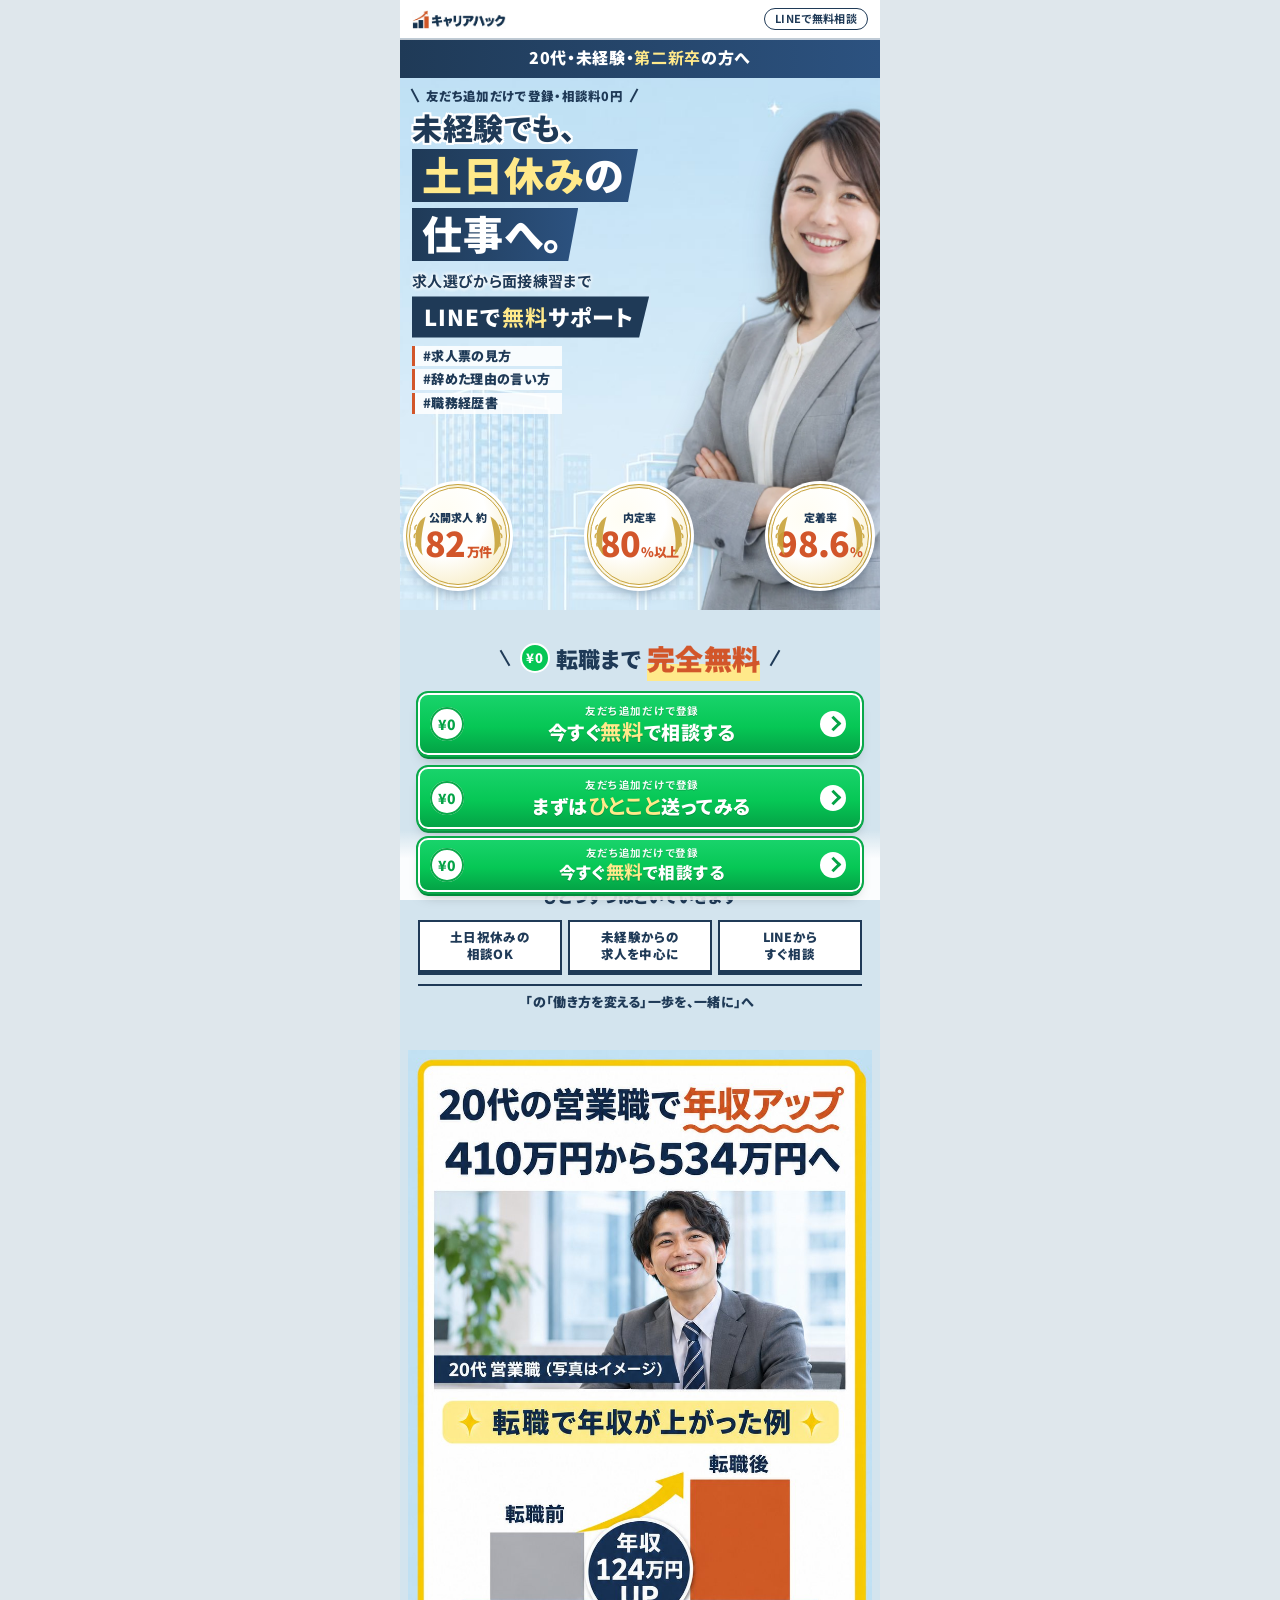
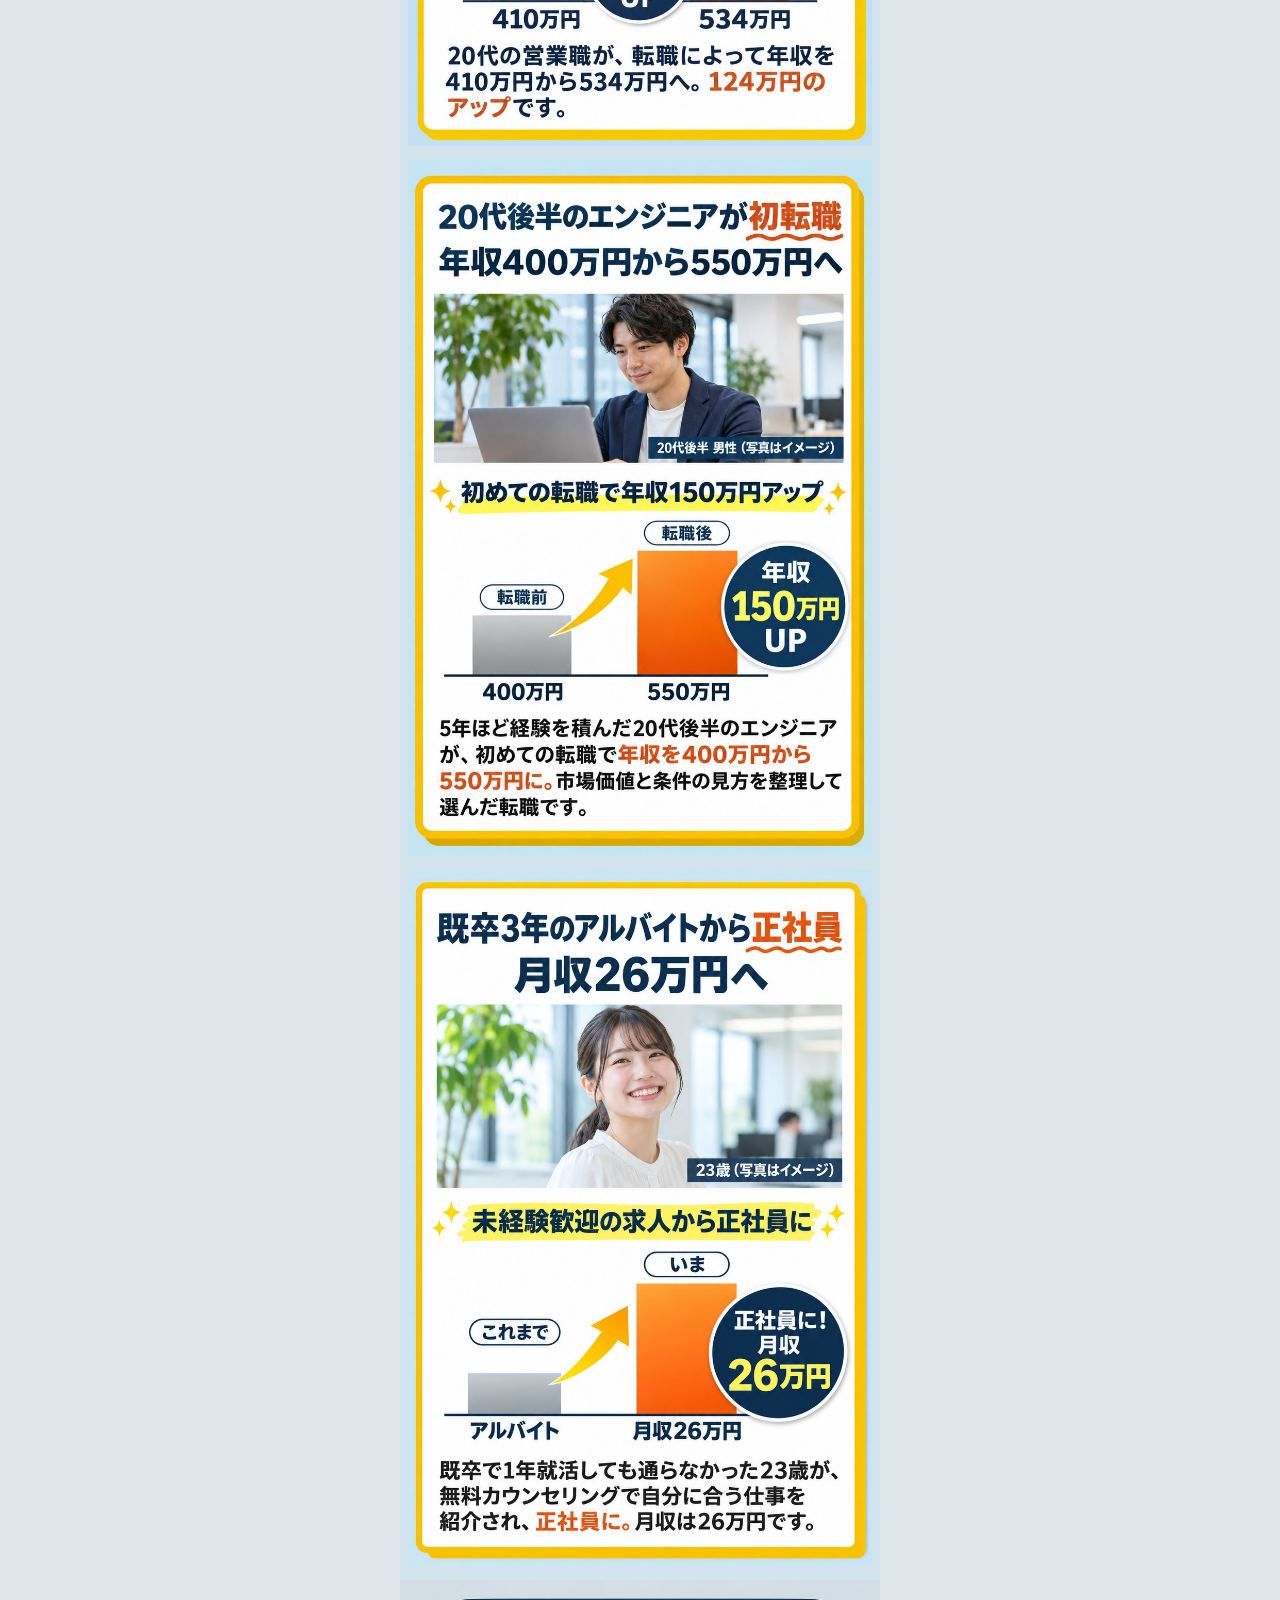
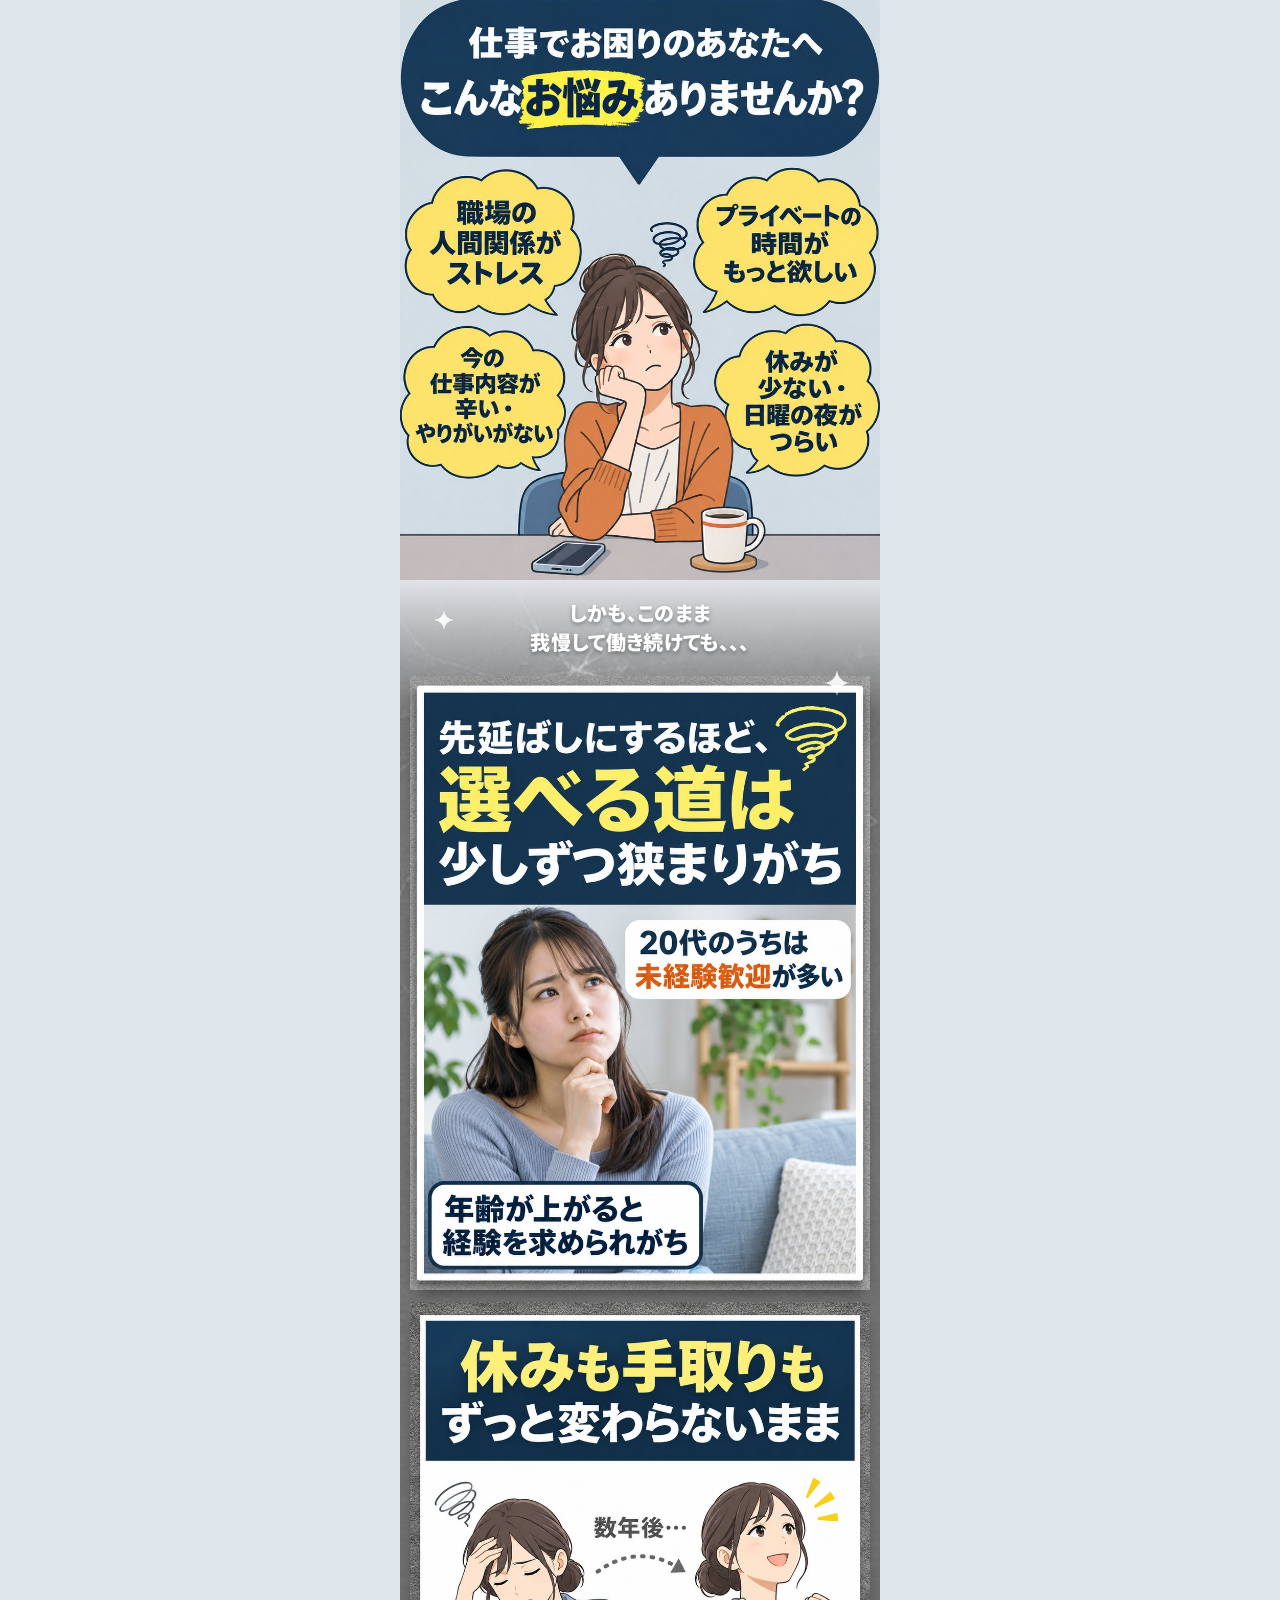
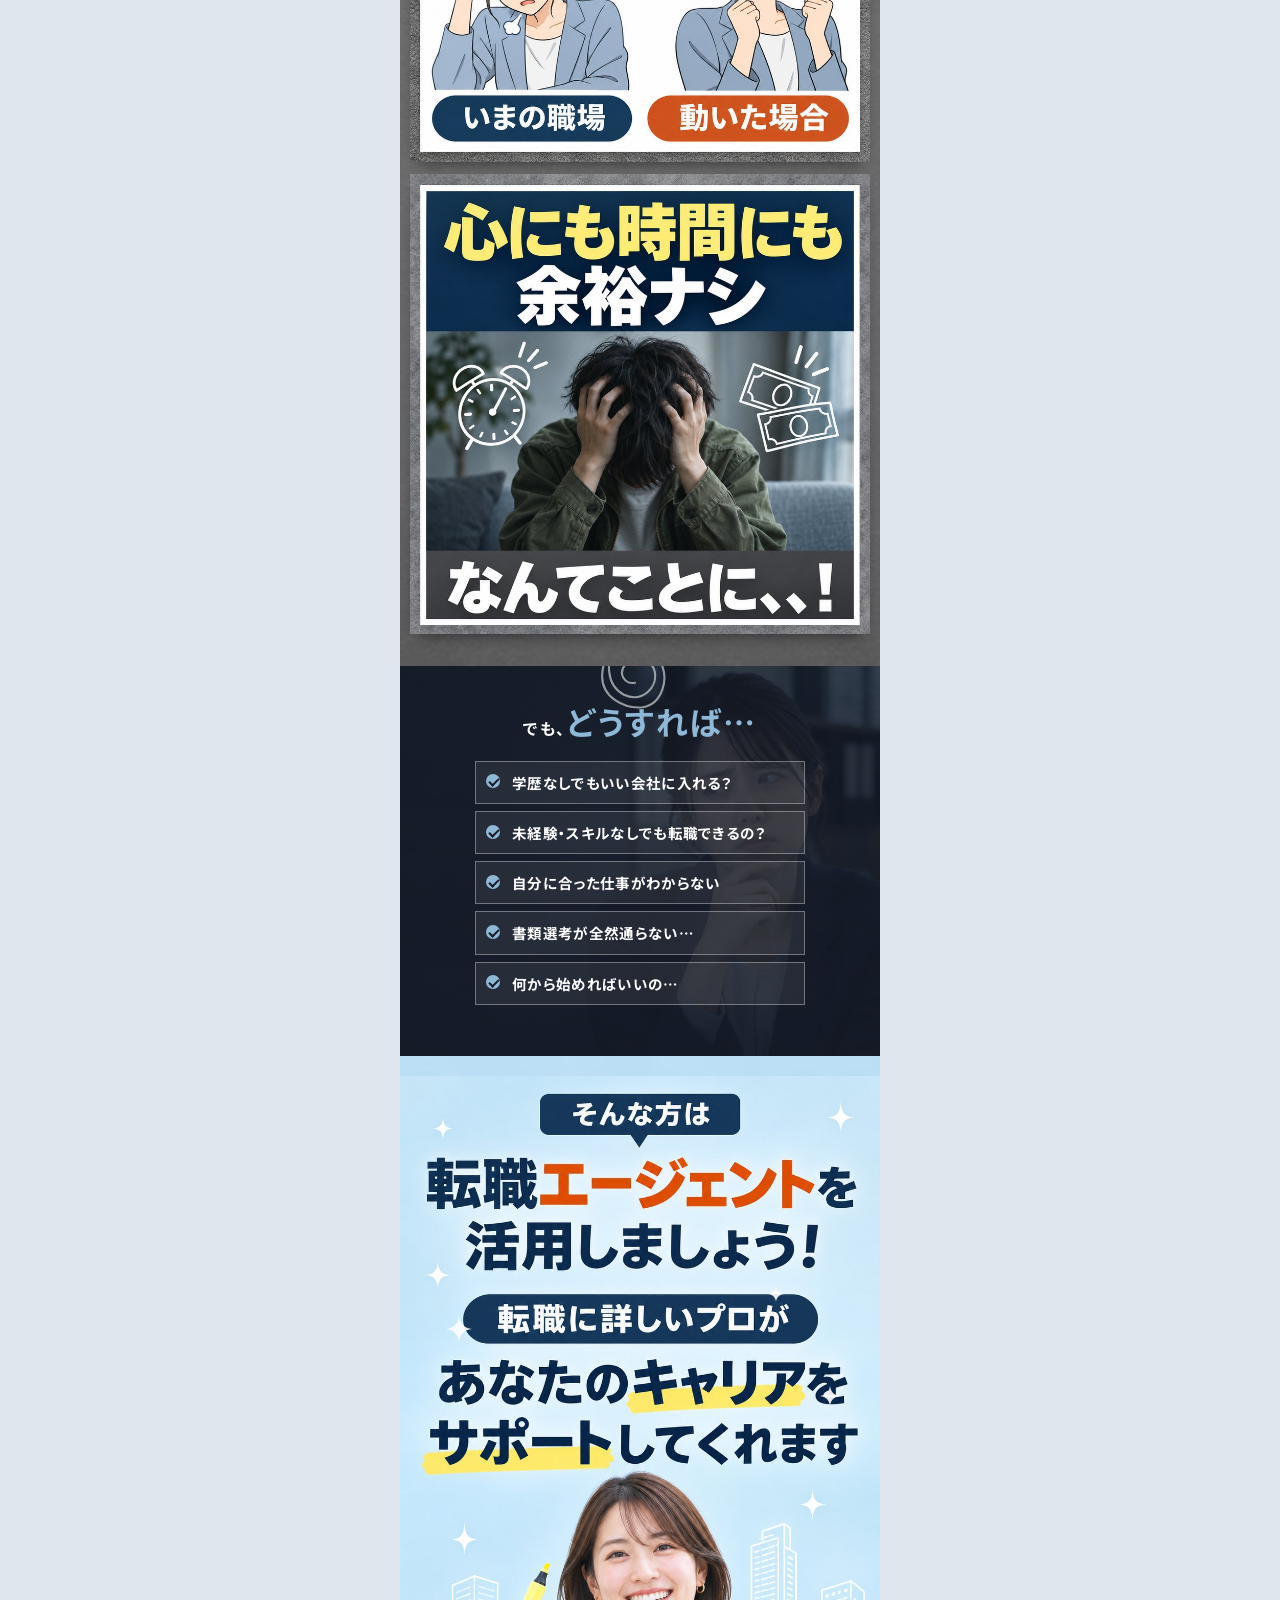
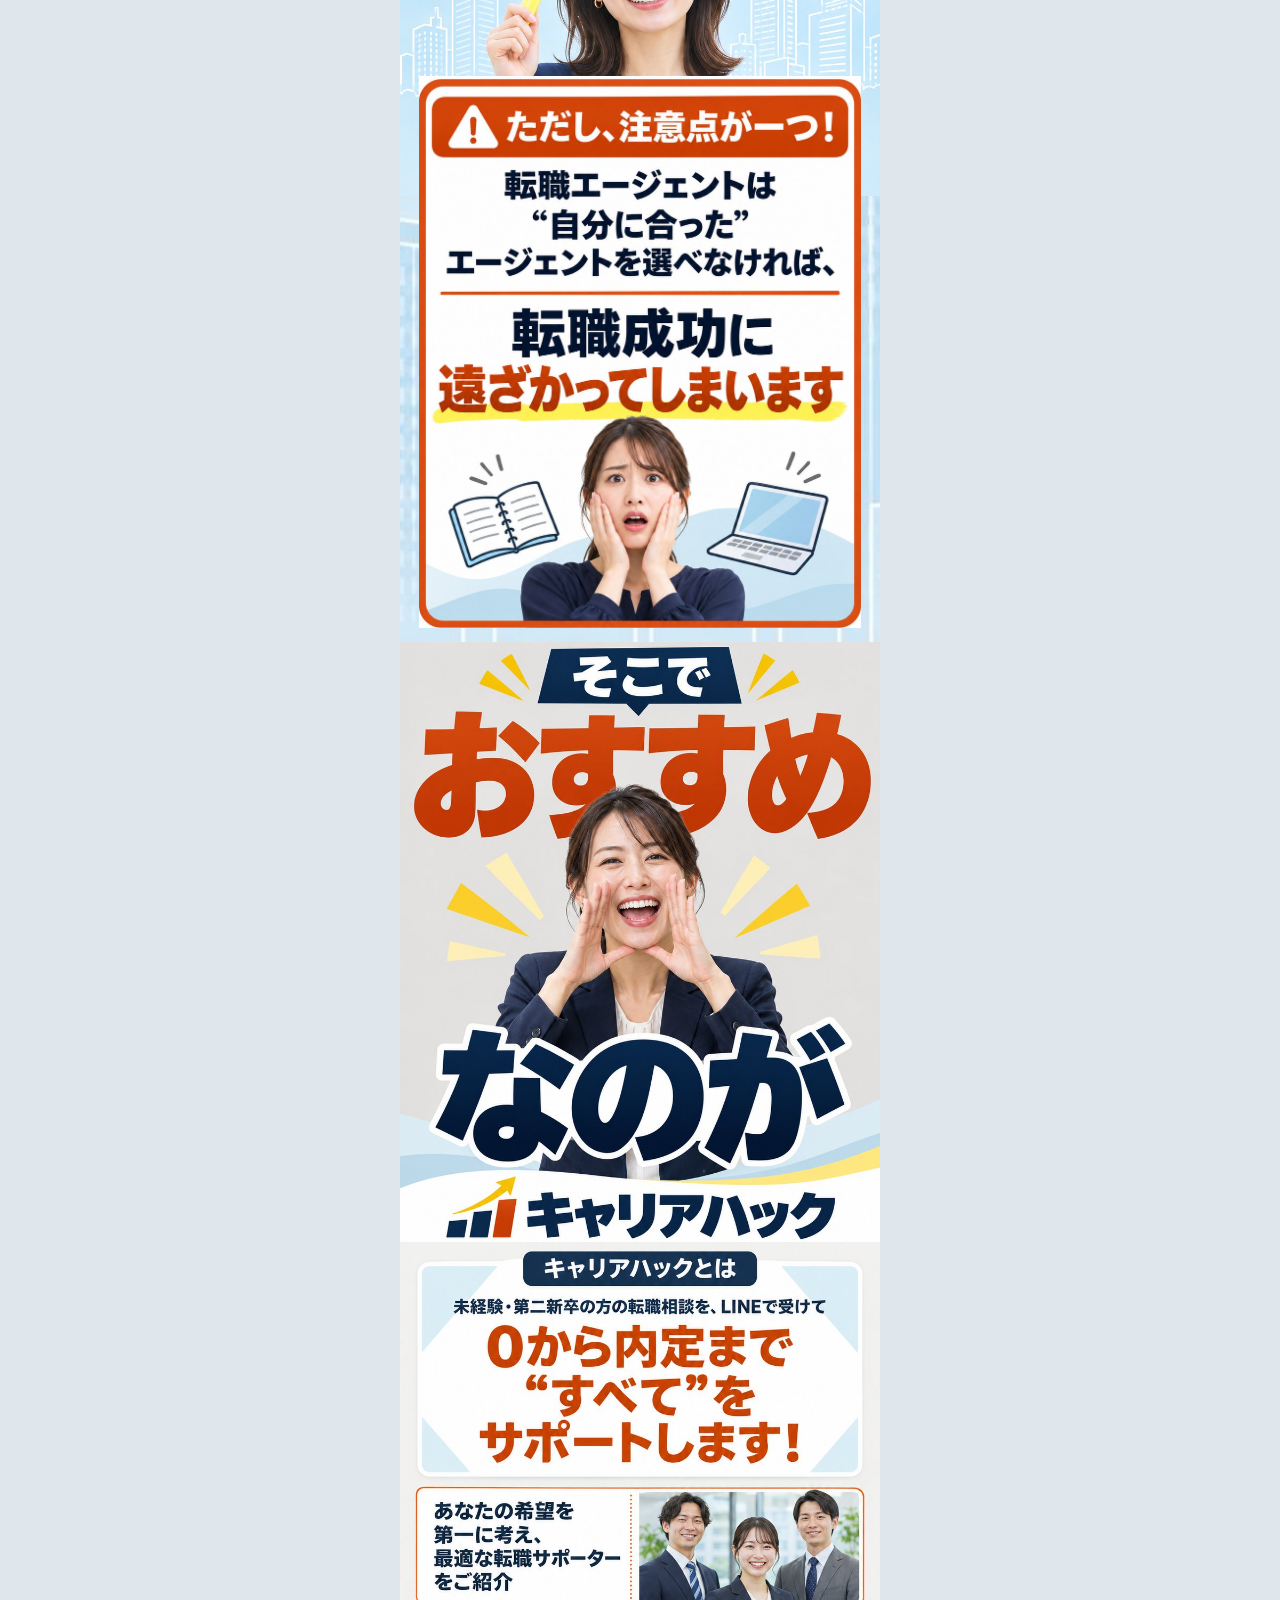
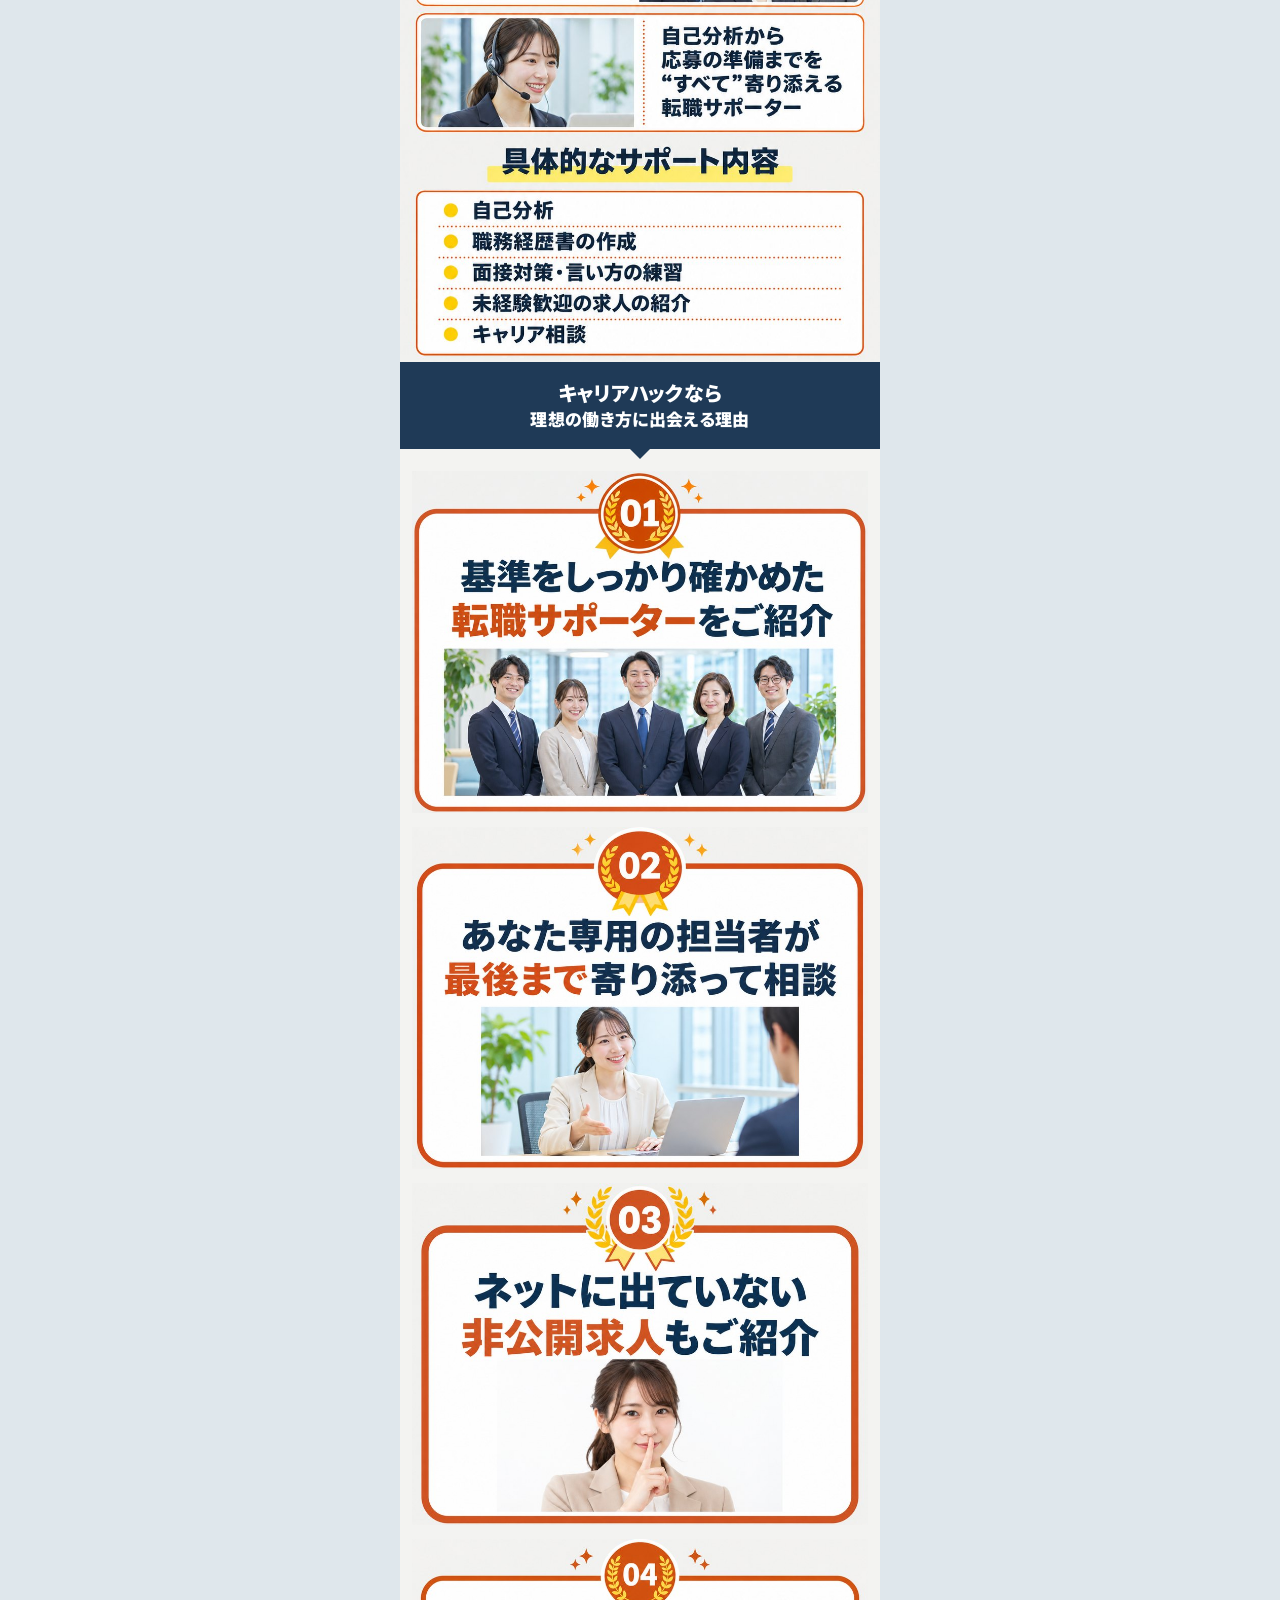
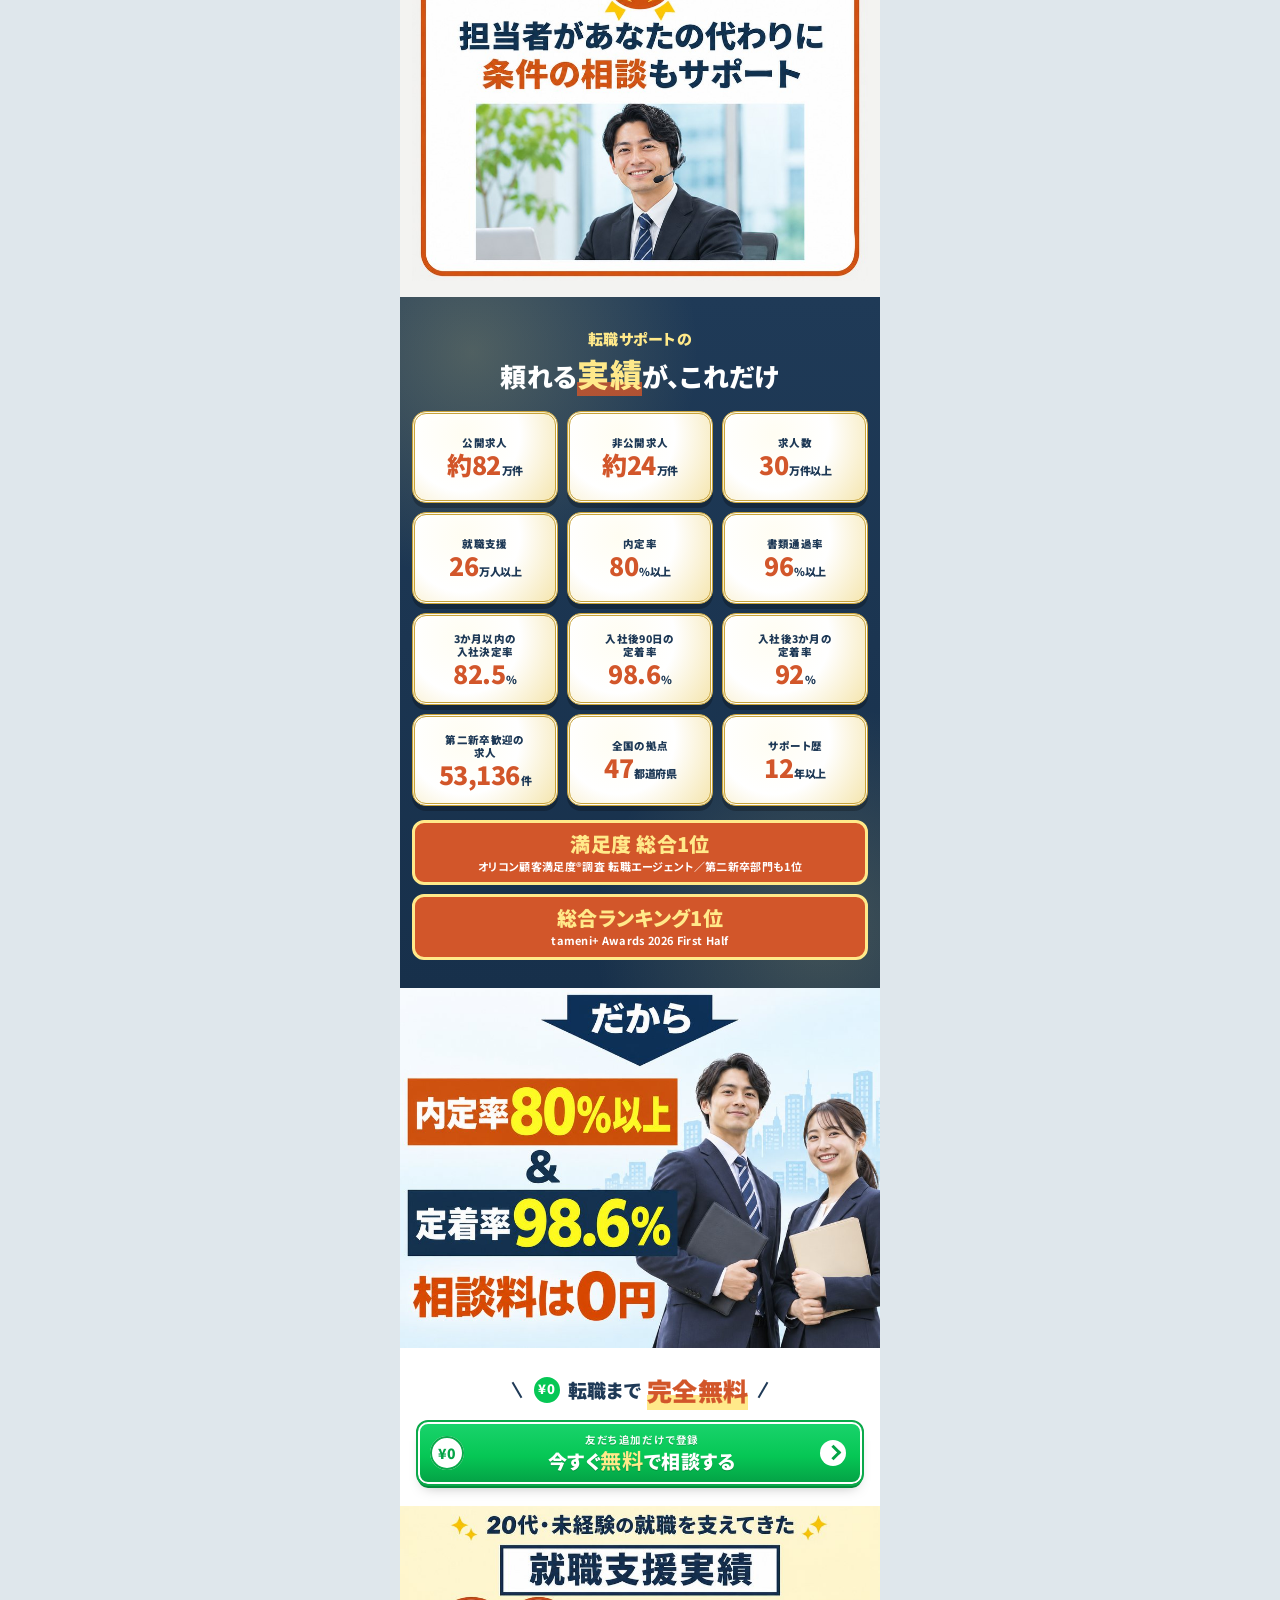
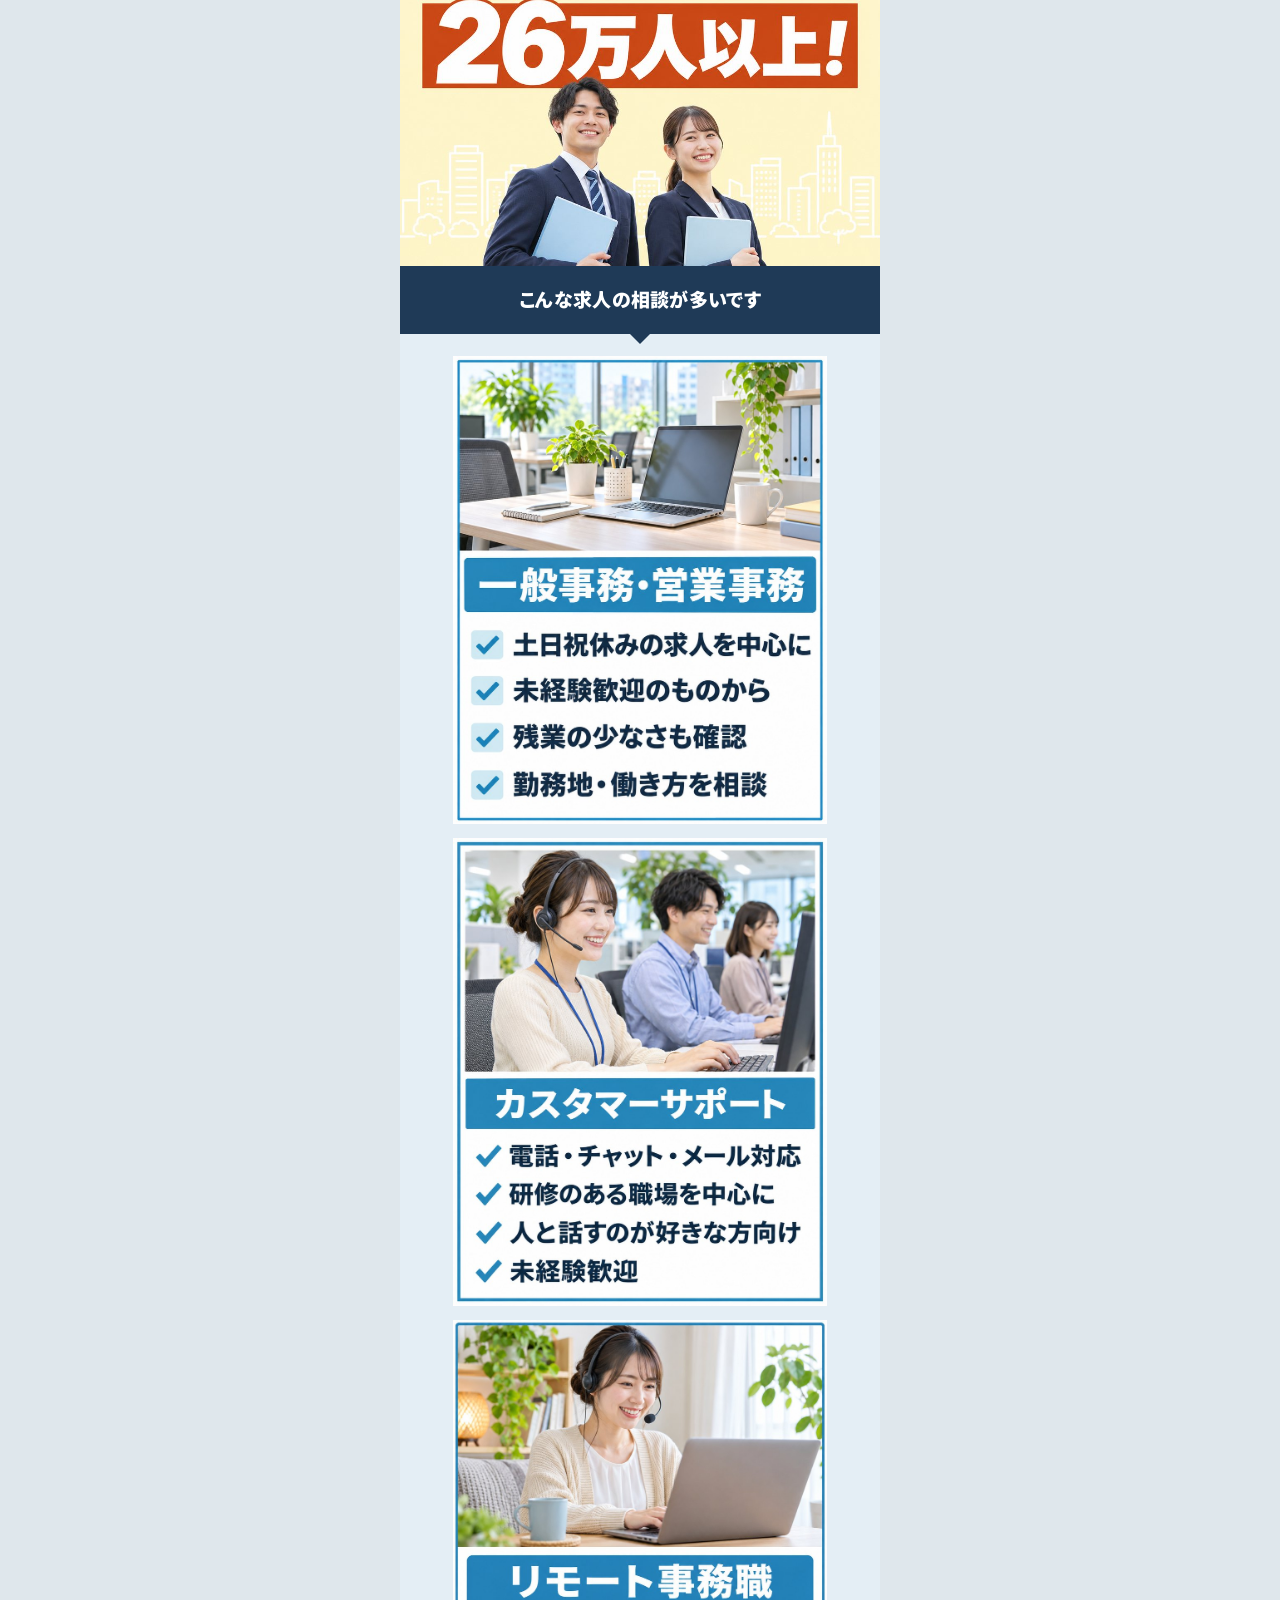
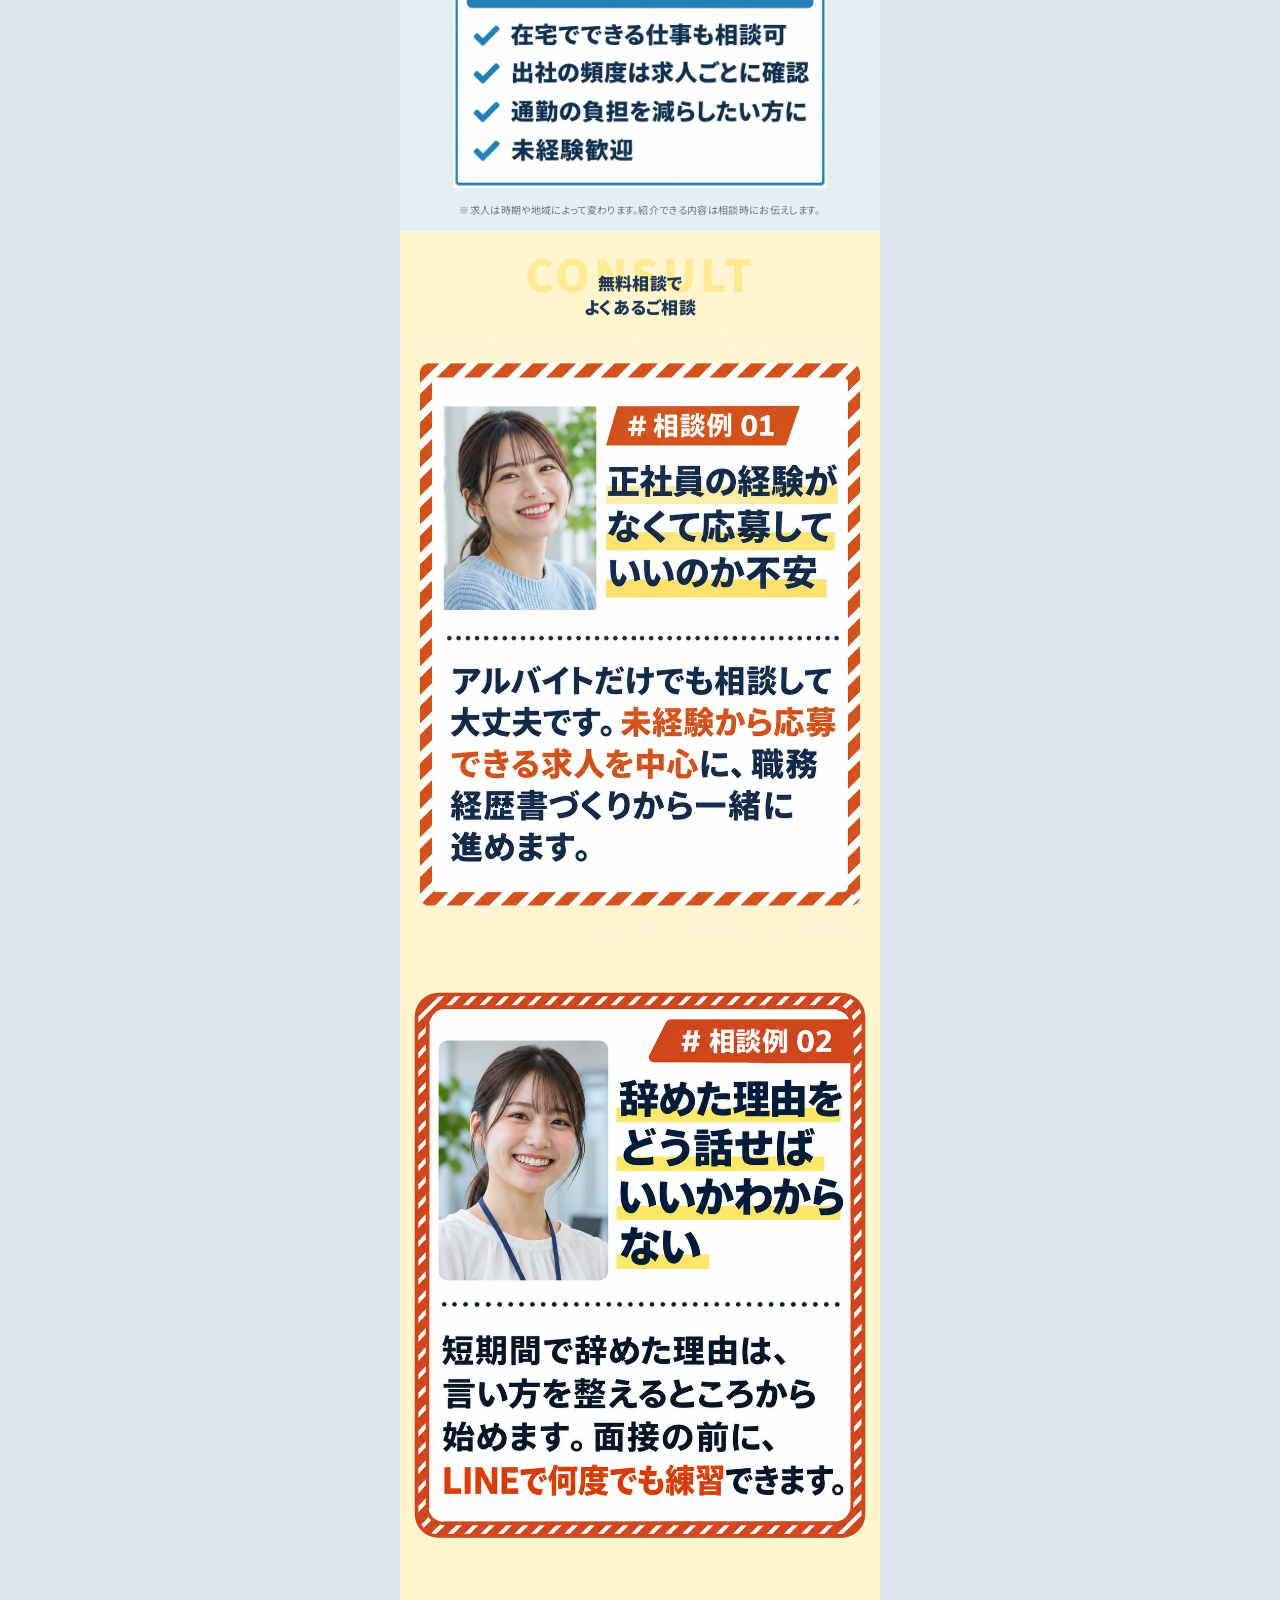
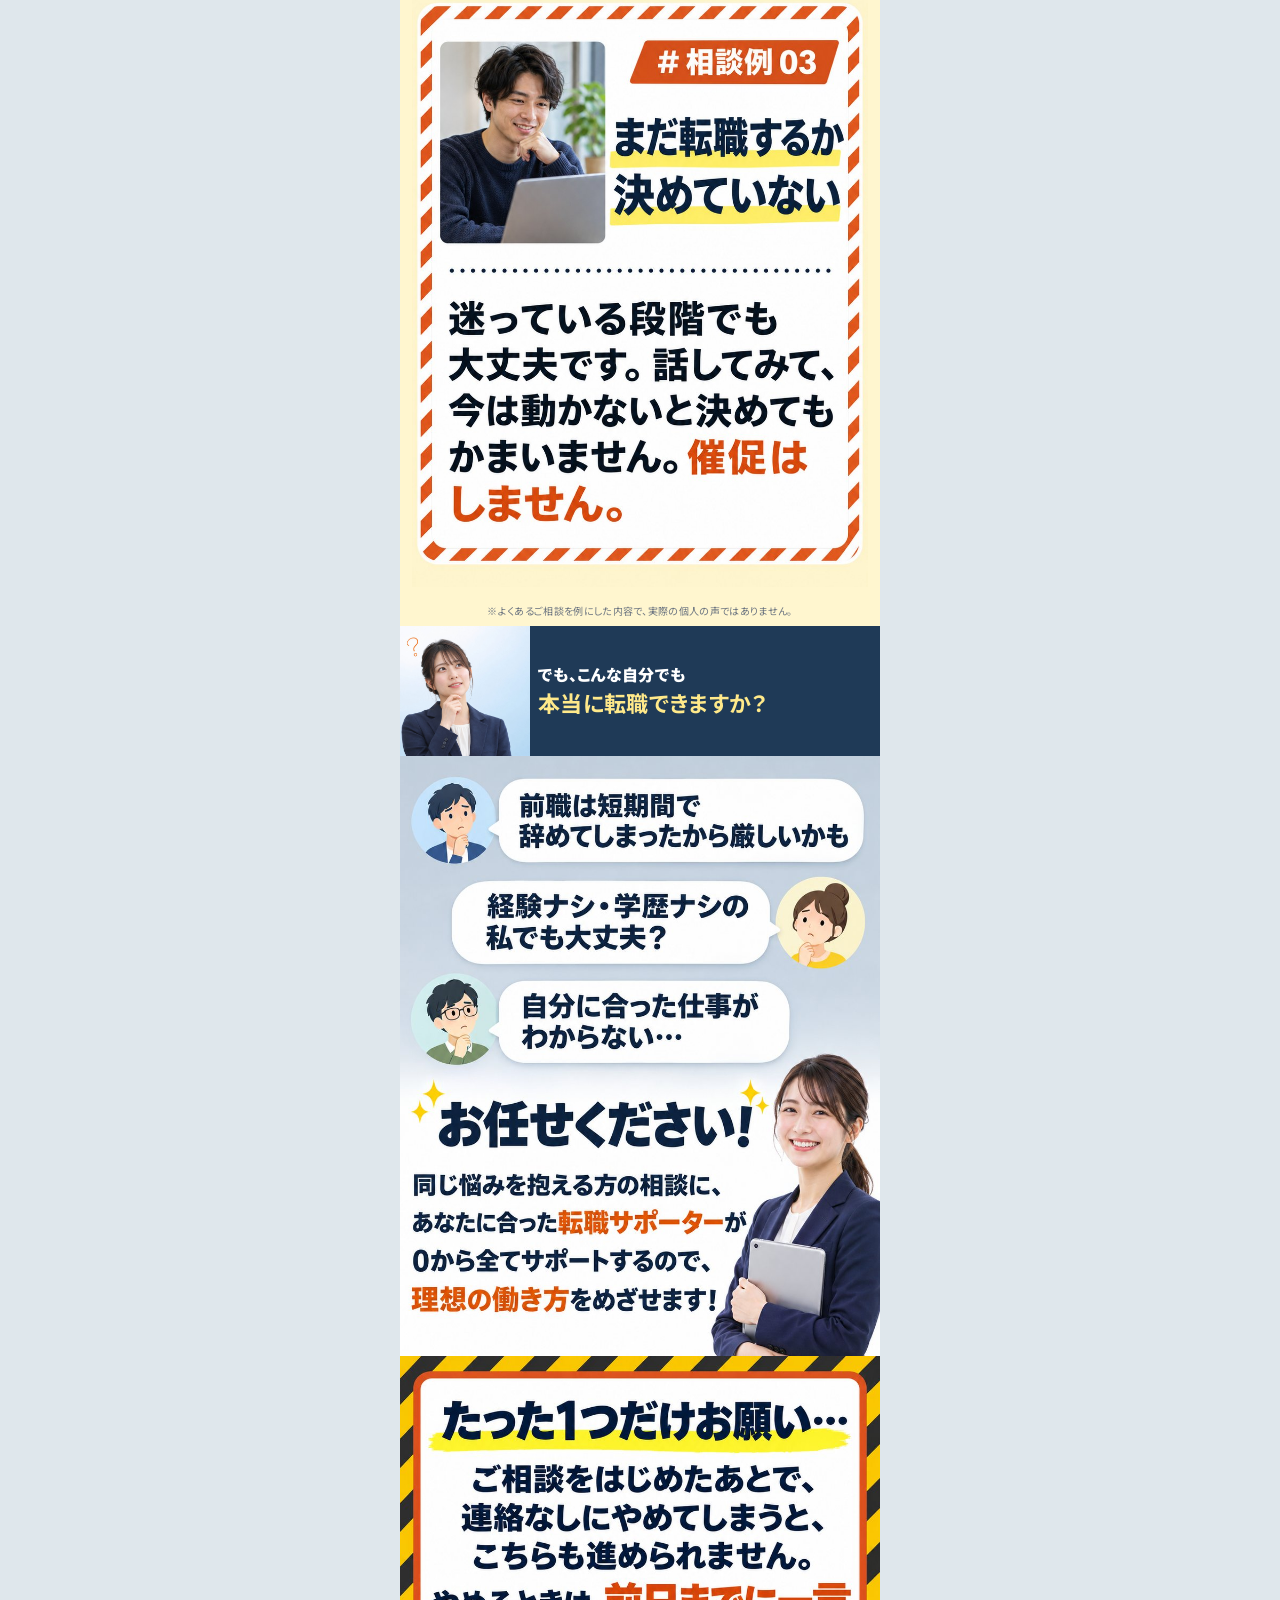
==== docs/v2/index.html @ a5dc5a58 "v2: real published figures (各社公表データ), case cards, stats band, image sections; remove no-phone claims" ====
<!doctype html>
<html lang="ja">
<head>
<meta charset="utf-8">
<meta name="viewport" content="width=device-width, initial-scale=1, viewport-fit=cover">
<title>未経験でも、土日休みの仕事へ。LINEで無料相談｜キャリアハック</title>
<meta name="description" content="土日休みの仕事に移りたい20代へ。相談は無料。LINEの友だち追加からはじめられます。まだ転職を決めていなくても大丈夫です。">
<meta name="robots" content="noindex">
<meta name="theme-color" content="#d3e4ee">
<link rel="preconnect" href="https://fonts.googleapis.com">
<link rel="preconnect" href="https://fonts.gstatic.com" crossorigin>
<link rel="stylesheet" href="https://fonts.googleapis.com/css2?family=Noto+Sans+JP:wght@400;500;700;900&display=swap">
<link rel="stylesheet" href="style.css">
<script src="config.js"></script>
<script>
  // 描画前にアカウントを決める（LINEのURLだけに使う）
  (function () {
    var C = window.LP_CONFIG || { accounts: {} };
    var q = new URLSearchParams(location.search);
    var key = (q.get('a') || q.get('src') || '').toLowerCase();
    if (!Object.prototype.hasOwnProperty.call(C.accounts, key)) key = C.defaultAccount;
    window.LP_ACCOUNT = key;
  })();
</script>
</head>
<body>
<main class="page">

<!-- 1 FV -->
<section class="fv">
  <header class="top"><p class="brand"><img src="img/logo_full.jpg" width="900" height="182" alt="キャリアハック"></p><p class="top-note">LINEで無料相談</p></header>
  <div class="fv-in">
    <p class="fv-band1"><span>20代・未経験・<b>第二新卒</b>の方へ</span></p>
    <p class="fv-small">友だち追加だけで登録・相談料0円</p>
    <h1 class="fv-h"><span class="l1">未経験でも、</span><span class="blk"><em>土日休み</em>の</span><span class="blk">仕事へ。</span></h1>
    <p class="fv-sub">求人選びから面接練習まで</p>
    <p class="fv-blk">LINEで<b>無料</b>サポート</p>
    <ul class="fv-tags"><li>#求人票の見方</li><li>#辞めた理由の言い方</li><li>#職務経歴書</li></ul>
    <img class="fv-img" src="img/fv_woman_cut.webp" width="760" height="1140" alt="キャリアアドバイザーのイメージ写真（モデル）">
    <ul class="medals">
      <li><span class="mt">公開求人 約</span><b>82<small>万件</small></b></li>
      <li><span class="mt">内定率</span><b>80<small>%以上</small></b></li>
      <li><span class="mt">定着率</span><b>98.6<small>%</small></b></li>
    </ul>
  </div>
</section>

<!-- 2 CTA1 -->
<section class="cta1" id="cta1">
  <h2 class="free-h"><span class="yen-c">¥0</span>転職まで <em>完全無料</em></h2>
  <a class="btn" href="#" data-cta><span class="yen">¥0</span><span class="bt"><small>友だち追加だけで登録</small>今すぐ<b>無料</b>で相談する</span><span class="arr"></span></a>
  <a class="btn" href="#" data-cta><span class="yen">¥0</span><span class="bt"><small>友だち追加だけで登録</small>まずは<b>ひとこと</b>送ってみる</span><span class="arr"></span></a>
  <p class="cta1-lead">あなたと同じ<em>悩み</em>を、<br>ひとつずつほどいていきます</p>
  <ul class="boxes3"><li>土日祝休みの<br>相談OK</li><li>未経験からの<br>求人を中心に</li><li>LINEから<br>すぐ相談</li></ul>
  <p class="cta1-trail">の「働き方を変える」一歩を、一緒に</p>
</section>

<!-- 3 相談例3（黄枠カード） -->
<section class="cases">
  <img class="cardimg" src="img/card_case1.jpg" width="900" height="1350" alt="相談例：20代の営業職が転職で年収410万円から534万円へ（124万円アップ）。写真はイメージです。" loading="lazy">
  <img class="cardimg" src="img/card_case2.jpg" width="900" height="1350" alt="相談例：20代後半のエンジニアが初めての転職で年収400万円から550万円へ（150万円アップ）。写真はイメージです。" loading="lazy">
  <img class="cardimg" src="img/card_case3.jpg" width="900" height="1350" alt="相談例：既卒3年のアルバイトから正社員へ、月収26万円。写真はイメージです。" loading="lazy">
</section>

<!-- 4 悩み -->
<section class="worry">
  <img class="secimg" src="img/sec_worry.jpg" width="900" height="1125" alt="仕事でお困りのあなたへ、こんなお悩みありませんか？ 職場の人間関係がストレス／プライベートの時間がもっと欲しい／今の仕事内容が辛い・やりがいがない／休みが少ない・日曜の夜がつらい" loading="lazy">
</section>

<!-- 5 暗転 -->
<section class="dark"><i class="sp s1"></i><i class="sp s2"></i>
  <p class="dk-lead">しかも、このまま<br>我慢して働き続けても、、、</p>
  <img class="secimg dk" src="img/sec_dark1.jpg" width="900" height="1200" alt="先延ばしにするほど、選べる道は少しずつ狭まりがち。20代のうちは未経験歓迎が多い。年齢が上がると経験を求められがち。" loading="lazy">
  <img class="secimg dk" src="img/sec_dark2.jpg" width="900" height="900" alt="休みも手取りもずっと変わらないまま。数年後…。いまの職場／動いた場合。" loading="lazy">
  <img class="secimg dk" src="img/sec_dark3.jpg" width="900" height="900" alt="心にも時間にも余裕ナシ。なんてことに、、！" loading="lazy">
</section>

<!-- 6 どうすれば／エージェント -->
<section class="how"><i class="scrib"></i>
  <p class="how-lead">でも、<b>どうすれば…</b></p>
  <ul class="checks"><li>学歴なしでもいい会社に入れる？</li><li>未経験・スキルなしでも転職できるの？</li><li>自分に合った仕事がわからない</li><li>書類選考が全然通らない…</li><li>何から始めればいいの…</li></ul>
</section>
<section class="agent"><i class="sp s3"></i><i class="sp s4"></i><i class="sp s5"></i>
  <img class="secimg ag" src="img/sec_agent.jpg" width="900" height="1350" alt="そんな方は転職エージェントを活用しましょう！ 転職に詳しいプロが、あなたのキャリアをサポートしてくれます。" loading="lazy">
  <img class="secimg cau" src="img/sec_caution.jpg" width="900" height="1125" alt="ただし、注意点が一つ！ 転職エージェントは“自分に合った”エージェントを選べなければ、転職成功に遠ざかってしまいます。" loading="lazy">
</section>

<!-- 7 おすすめ・キャリアハックとは -->
<section class="reco">
  <img class="secimg" src="img/sec_reco.jpg" width="900" height="1125" alt="そこでおすすめなのがキャリアハック" loading="lazy">
</section>
<section class="about">
  <img class="secimg" src="img/sec_about.jpg" width="900" height="1350" alt="キャリアハックとは。未経験・第二新卒の方の転職相談を、LINEで受けて0から内定まですべてをサポートします。自己分析・職務経歴書の作成・面接対策・未経験歓迎の求人の紹介・キャリア相談。" loading="lazy">
</section>

<!-- 8 理由 -->
<section class="reasons">
  <h2 class="rs-h"><span>キャリアハックなら</span><br>理想の働き方に出会える理由</h2>
    <img class="cardimg" src="img/card_reason1.jpg" width="900" height="675" alt="理由01：基準をしっかり確かめた転職サポーターをご紹介" loading="lazy">
  <img class="cardimg" src="img/card_reason2.jpg" width="900" height="675" alt="理由02：あなた専用の担当者が最後まで寄り添って相談" loading="lazy">
  <img class="cardimg" src="img/card_reason3.jpg" width="900" height="675" alt="理由03：ネットに出ていない非公開求人もご紹介" loading="lazy">
  <img class="cardimg" src="img/card_reason4.jpg" width="900" height="675" alt="理由04：担当者があなたの代わりに条件の相談もサポート" loading="lazy">
</section>

<!-- 数字（各社公表データ） -->
<section class="stats">
  <p class="st-eyebrow">転職サポートの</p>
  <h2 class="st-h">頼れる<em>実績</em>が、これだけ</h2>
  <ul class="st-grid">
    <li><span>公開求人</span><b>約82<small>万件</small></b></li>
    <li><span>非公開求人</span><b>約24<small>万件</small></b></li>
    <li><span>求人数</span><b>30<small>万件以上</small></b></li>
    <li><span>就職支援</span><b>26<small>万人以上</small></b></li>
    <li><span>内定率</span><b>80<small>%以上</small></b></li>
    <li><span>書類通過率</span><b>96<small>%以上</small></b></li>
    <li><span>3か月以内の<br>入社決定率</span><b>82.5<small>%</small></b></li>
    <li><span>入社後90日の<br>定着率</span><b>98.6<small>%</small></b></li>
    <li><span>入社後3か月の<br>定着率</span><b>92<small>%</small></b></li>
    <li><span>第二新卒歓迎の<br>求人</span><b>53,136<small>件</small></b></li>
    <li><span>全国の拠点</span><b>47<small>都道府県</small></b></li>
    <li><span>サポート歴</span><b>12<small>年以上</small></b></li>
  </ul>
  <ul class="st-awards">
    <li><b>満足度 総合1位</b><span>オリコン顧客満足度®調査 転職エージェント／第二新卒部門も1位</span></li>
    <li><b>総合ランキング1位</b><span>tameni+ Awards 2026 First Half</span></li>
  </ul>
</section>

<section class="dakara">
  <img class="secimg" src="img/sec_dakara.jpg" width="900" height="900" alt="だから、内定率80%以上＆定着率98.6%。相談料は0円。" loading="lazy">
</section>

<!-- 9 CTA2 -->
<section class="cta2 cta-b" id="cta2">
  <p class="free-h s"><span class="yen-c">¥0</span>転職まで <em>完全無料</em></p>
  <a class="btn" href="#" data-cta><span class="yen">¥0</span><span class="bt"><small>友だち追加だけで登録</small>今すぐ<b>無料</b>で相談する</span><span class="arr"></span></a>
</section>

<section class="yellow">
  <img class="secimg" src="img/sec_yellow.jpg" width="900" height="900" alt="20代・未経験の就職を支えてきた就職支援実績26万人以上" loading="lazy">
</section>

<!-- 10 求人例 -->
<section class="jobs">
  <h2 class="jb-h">こんな求人の相談が多いです</h2>
    <img class="cardimg jobimg" src="img/sec_job1.jpg" width="900" height="1125" alt="一般事務・営業事務：土日祝休みの求人を中心に／未経験歓迎のものから／残業の少なさも確認／勤務地・働き方を相談" loading="lazy">
  <img class="cardimg jobimg" src="img/sec_job2.jpg" width="900" height="1125" alt="カスタマーサポート：電話・チャット・メール対応／研修のある職場を中心に／人と話すのが好きな方向け／未経験歓迎" loading="lazy">
  <img class="cardimg jobimg" src="img/sec_job3.jpg" width="900" height="1125" alt="リモート事務職：在宅でできる仕事も相談可／出社の頻度は求人ごとに確認／通勤の負担を減らしたい方に／未経験歓迎" loading="lazy">
  <p class="note c">※求人は時期や地域によって変わります。紹介できる内容は相談時にお伝えします。</p>
</section>

<!-- 11 声（相談例） -->
<section class="voices">
  <h2 class="vc-h"><small>CONSULT</small>無料相談で<br>よくあるご相談</h2>
    <img class="cardimg" src="img/card_voice1.jpg" width="900" height="1200" alt="相談例01：正社員の経験がなくて応募していいのか不安。アルバイトだけでも相談して大丈夫です。未経験から応募できる求人を中心に、職務経歴書づくりから一緒に進めます。" loading="lazy">
  <img class="cardimg" src="img/card_voice2.jpg" width="900" height="1200" alt="相談例02：辞めた理由をどう話せばいいかわからない。短期間で辞めた理由は、言い方を整えるところから始めます。面接の前に、LINEで何度でも練習できます。" loading="lazy">
  <img class="cardimg" src="img/card_voice3.jpg" width="900" height="1200" alt="相談例03：まだ転職するか決めていない。迷っている段階でも大丈夫です。話してみて、今は動かないと決めてもかまいません。催促はしません。" loading="lazy">
  <p class="note c">※よくあるご相談を例にした内容で、実際の個人の声ではありません。</p>
</section>

<section class="ask"><img src="img/worry_woman2.jpg" width="1024" height="1024" alt="" loading="lazy"><p>でも、こんな自分でも<br><b>本当に転職できますか？</b></p></section>

<!-- 12 お任せください -->
<section class="omakase">
  <img class="secimg" src="img/sec_omakase.jpg" width="900" height="1125" alt="お任せください！同じ悩みを抱える方の相談に、あなたに合った転職サポーターが0から全てサポートします。" loading="lazy">
</section>
<section class="stripe">
  <img class="secimg" src="img/sec_stripe.jpg" width="900" height="1125" alt="たった1つだけお願い。ご相談をはじめたあとで連絡なしにやめてしまうと、こちらも進められません。やめるときは前日までにLINEで一言送ってください。" loading="lazy">
</section>

<!-- 13 流れ -->
<section class="flow">
  <h2 class="fl-h"><small>FLOW</small>キャリアハック<br>無料相談の流れ</h2>
  <div class="st"><p class="st-n">STEP1</p><a class="btn b-s" href="#" data-cta><span class="yen">¥0</span><span class="bt"><small>友だち追加だけで登録</small>今すぐ<b>無料</b>で相談する</span><span class="arr"></span></a><i class="hand" aria-hidden="true"></i><p class="st-t">このページのLINEボタンを<br><b>押す</b></p></div>
  <i class="tri"></i>
  <img class="cardimg stimg" src="img/sec_step2.jpg" width="900" height="1125" alt="STEP2 LINEを友だち追加" loading="lazy">
  <i class="tri"></i>
  <img class="cardimg stimg" src="img/sec_step3.jpg" width="900" height="1125" alt="STEP3 トーク画面から今の状況を、ひとこと送る" loading="lazy">
</section>

<!-- 14 CTA3 -->
<section class="cta3 cta-b" id="cta3">
  <p class="free-h s"><span class="yen-c">¥0</span>転職まで <em>完全無料</em></p>
  <a class="btn" href="#" data-cta><span class="yen">¥0</span><span class="bt"><small>友だち追加だけで登録</small>今すぐ<b>無料</b>で相談する</span><span class="arr"></span></a>
</section>

<section class="faq" id="faq">
  <h2 class="fq-h"><small>FAQ</small>よくある質問</h2>
  <div class="qa"><p class="q"><i>Q.</i>電話で連絡が来ることはありますか？</p><p class="a"><i>A.</i>はい、状況に応じて担当者からお電話でご連絡することがあります。つながりやすい時間帯があれば、LINEで先にお知らせください。</p></div>
  <div class="qa"><p class="q"><i>Q.</i>迷っているだけの段階でも、LINEしていいですか？</p><p class="a"><i>A.</i>大丈夫です。迷っている段階の相談を前提にしています。求人を見ずに終わっても、催促はしません。</p></div>
  <div class="qa"><p class="q"><i>Q.</i>バイトの経験しかなくても、相談できますか？</p><p class="a"><i>A.</i>できます。未経験から応募できる求人を中心に一緒に探します。職務経歴書がまだ無くても、一から作るところから始められます。</p></div>
  <div class="qa"><p class="q"><i>Q.</i>なぜ無料なのですか？</p><p class="a"><i>A.</i>採用が決まったときに、紹介した人材紹介会社が求人企業から手数料を受け取る仕組みだからです。人材紹介会社は、法律で原則として求職者から手数料を受け取れません（職業安定法 第32条の3 第2項）。あなたに費用はかかりません。</p></div>
</section>

<footer class="foot">
  <details class="priv" id="privacy">
    <summary>個人情報の取り扱い</summary>
    <ul>
      <li>友だち追加しただけでは、担当者に何も送られません。</li>
      <li>相談に返事をするのは、提携している人材紹介会社の担当者です。送ってもらった相談内容・求人票・在職状況は、この担当者が読みます。読まれたくないときは、何も送らずにブロックしてください。</li>
      <li>求人企業へ推薦するときは、渡す先と渡す項目（氏名・連絡先・希望条件・職務経歴）をあらためてお示しし、同意をいただいてからにします。同意がなければ、相談だけで終わります。</li>
      <li>LINEでやりとりをする時点で、LINEヤフー株式会社と、当アカウントが使う配信システムに、トークの内容・LINEの表示名・流入経路が記録されます。</li>
    </ul>
  </details>
  <p class="src-note">※各社公表データ</p>
  <p class="copy">© キャリアハック</p>
</footer>
</main>

<!-- 追従ボタン（常時表示） -->
<div class="sticky"><a class="btn b-s" href="#" data-cta><span class="yen">¥0</span><span class="bt"><small>友だち追加だけで登録</small>今すぐ<b>無料</b>で相談する</span><span class="arr"></span></a></div>

<script>
(function () {
  var C = window.LP_CONFIG, key = window.LP_ACCOUNT, q = new URLSearchParams(location.search), i, els;
  function okLine(u) {
    try {
      var x = new URL(u);
      if (x.protocol !== 'https:') return false;
      for (var k = 0; k < C.lineHosts.length; k++) {
        var h = C.lineHosts[k];
        if (x.hostname === h || x.hostname.slice(-(h.length + 1)) === '.' + h) return true;
      }
    } catch (e) {}
    return false;
  }
  var href = C.accounts[key].line;
  var override = q.get('line');
  if (override && okLine(override)) href = override;
  if (C.appendParams) {
    var p = href.indexOf('#');
    var hash = p > -1 ? href.slice(p) : '';
    var base = p > -1 ? href.slice(0, p) : href;
    href = base + (base.indexOf('?') > -1 ? '&' : '?') + 'src=' + encodeURIComponent(key) + hash;
  }
  els = document.querySelectorAll('a[data-cta]');
  for (i = 0; i < els.length; i++) els[i].setAttribute('href', href);
})();
</script>
</body>
</html>
---- docs/v2/style.css ----
/* キャリアハック LP v2 — キャリカミ og/a001 と同じ構成（画像を積む形）。文言・画像・ロゴは自社のもの。
 * 色 = 空色の地・紺・オレンジの強調・黄色マーカー、ボタンだけLINEの緑（リポジトリの既存パレット）。
 * 画像は GPT image で生成（プロンプトは img/prompts/*.json）。 */
:root {
  --sky:#e6eff4; --sky2:#d3e4ee; --paper:#fbfaf7; --white:#fff; --ink:#1b2533; --sub:#4e5866; --rule:#bfcbd5;
  --navy:#1f3a57; --night:#141a26; --accent:#d2562a; --mark:#ffe98a; --cream:#fff6cf; --green:#06c755; --green-d:#04a346; --grey:#e7e9eb;
}
*{box-sizing:border-box;margin:0;padding:0}
html{-webkit-text-size-adjust:100%}
body{font-family:'Noto Sans JP','Hiragino Sans','Hiragino Kaku Gothic ProN',sans-serif;color:var(--ink);background:#dfe7ec;line-height:1.6;letter-spacing:.02em;-webkit-font-smoothing:antialiased;font-feature-settings:'palt'}
ul,ol{list-style:none} em{font-style:normal;color:var(--accent);font-weight:900} img{display:block;max-width:100%;height:auto}
h1,h2,h3,p,li{word-break:auto-phrase;line-break:strict;overflow-wrap:anywhere}
.page{max-width:480px;margin:0 auto;background:#fff;overflow:hidden;padding-bottom:84px}
.c{text-align:center}
.note{font-size:10px;color:#6b7480;line-height:1.5;margin-top:10px}
.mk{background:linear-gradient(transparent 55%,var(--mark) 55%)}
.logo-mark{display:inline-block;width:1.1em;height:1em;margin-right:.25em;vertical-align:-.12em;background:
 linear-gradient(var(--navy),var(--navy)) 0 100%/.22em 45% no-repeat,linear-gradient(var(--navy),var(--navy)) .32em 100%/.22em 70% no-repeat,linear-gradient(var(--accent),var(--accent)) .64em 100%/.22em 100% no-repeat}

/* ボタン */
.btn{position:relative;display:flex;align-items:center;gap:8px;width:100%;min-height:62px;padding:6px 14px 6px 10px;border-radius:10px;text-decoration:none;color:#fff;
 background:linear-gradient(180deg,#19d36b,var(--green) 55%,var(--green-d));box-shadow:0 4px 0 #038a3b,0 8px 14px -6px rgba(0,0,0,.35);border:2px solid #fff;outline:2px solid #0aa94a;-webkit-tap-highlight-color:transparent}
.btn .yen{flex:none;width:34px;height:34px;border-radius:50%;background:#fff;color:var(--green-d);font-weight:900;font-size:14px;display:grid;place-items:center;box-shadow:0 0 0 2px #0aa94a inset}
.btn .bt{flex:1;text-align:center;font-weight:900;font-size:19px;line-height:1.15;letter-spacing:.03em;text-shadow:0 1px 0 rgba(0,0,0,.18)}
.btn .bt small{display:block;font-size:10.5px;font-weight:700;margin-bottom:2px;opacity:.95}
.btn .bt b{color:var(--mark);font-size:1.12em}
.btn .arr{flex:none;width:26px;height:26px;border-radius:50%;background:#fff;position:relative}
.btn .arr:after{content:'';position:absolute;left:8px;top:7px;width:8px;height:8px;border-top:3px solid var(--green-d);border-right:3px solid var(--green-d);transform:rotate(45deg)}
.btn.b-s{min-height:54px}.btn.b-s .bt{font-size:16.5px}

.sticky{position:fixed;left:0;right:0;bottom:0;z-index:20;max-width:480px;margin:0 auto;padding:8px 18px calc(8px + env(safe-area-inset-bottom));background:linear-gradient(180deg,rgba(255,255,255,0),rgba(255,255,255,.9) 40%)}

/* 1 FV */
.fv{position:relative;background:linear-gradient(180deg,#cfe3ef 0%,var(--sky) 62%,#f2f7fa 100%);overflow:hidden;height:610px}
.top{position:relative;z-index:3;display:flex;justify-content:space-between;align-items:center;height:34px;padding:0 12px;background:#fff;box-shadow:0 1px 0 var(--rule)}
.brand{font-weight:900;font-size:14px;letter-spacing:.1em;color:var(--navy)}
.top-note{font-size:11px;font-weight:700;color:var(--navy);border:1.5px solid var(--navy);border-radius:999px;padding:1px 10px}
.fv-in{position:relative;height:576px}
.fv-img{position:absolute;right:-38px;bottom:92px;width:292px;height:auto;z-index:1;-webkit-mask-image:linear-gradient(90deg,transparent 0,#000 22%);mask-image:linear-gradient(90deg,transparent 0,#000 22%)}
.fv-ribbon{position:relative;z-index:2;display:inline-block;margin:12px 0 0 12px;background:var(--navy);color:#fff;font-weight:900;font-size:13.5px;padding:5px 12px;letter-spacing:.06em}
.fv-h{position:relative;z-index:2;margin:6px 12px 0;font-weight:900;color:var(--navy);line-height:1.12}
.fv-h span{display:block;font-size:35px;letter-spacing:.02em;text-shadow:2px 0 #fff,-2px 0 #fff,0 2px #fff,0 -2px #fff,2px 2px #fff,-2px -2px #fff}
.fv-h .l2{font-size:44px}.fv-h .l3{font-size:44px;margin-top:-2px}
.fv-h em{color:var(--accent);background:linear-gradient(transparent 70%,var(--mark) 70%)}
.fv-sub{position:relative;z-index:2;margin:10px 12px 0;font-size:15px;font-weight:700;color:var(--navy);line-height:1.55;text-shadow:0 0 4px #fff,0 0 4px #fff}
.fv-sub b{color:var(--accent);font-size:1.15em}
.fv-tags{position:relative;z-index:2;margin:10px 0 0 12px;display:flex;flex-direction:column;gap:3px;font-weight:900;font-size:14px;color:var(--navy);width:150px}
.fv-tags li{background:rgba(255,255,255,.85);padding:0 8px;border-left:3px solid var(--accent)}
.medals{position:absolute;z-index:3;left:8px;right:8px;bottom:6px;display:flex;justify-content:space-between}
.medals li{width:104px;height:104px;border-radius:50%;background:radial-gradient(circle at 35% 30%,#fff 0,#fff 55%,#f3e7b8 100%);border:4px double #c8a33a;box-shadow:0 0 0 3px #fff,0 6px 12px -4px rgba(31,58,87,.4);display:flex;flex-direction:column;align-items:center;justify-content:center;text-align:center}
.medals b{font-size:12px;color:var(--navy);font-weight:900}
.medals span{font-size:26px;font-weight:900;color:var(--accent);line-height:1.05}

/* 2 CTA1 */
.cta1{background:var(--sky2);padding:20px 18px 18px;text-align:center}
.free-h{display:flex;align-items:center;justify-content:center;gap:6px;font-weight:900;font-size:22px;color:var(--navy);margin-bottom:12px;position:relative}
.free-h:before,.free-h:after{content:'';width:18px;height:2px;background:var(--navy);transform:rotate(60deg)}
.free-h:after{transform:rotate(-60deg)}
.free-h em{font-size:28px;color:var(--accent);background:linear-gradient(transparent 62%,var(--mark) 62%)}
.free-h.s{font-size:19px}.free-h.s em{font-size:25px}
.yen-c{width:30px;height:30px;border-radius:50%;background:var(--green);color:#fff;font-size:13px;display:grid;place-items:center;border:2px solid #fff}
.cta1 .btn+.btn{margin-top:12px}
.cta1-lead{margin-top:16px;font-weight:900;color:var(--navy);font-size:16px;line-height:1.5}
.cta1-lead em{font-size:26px;background:linear-gradient(transparent 65%,var(--mark) 65%)}
.boxes3{display:flex;gap:6px;margin-top:12px}
.boxes3 li{flex:1;background:#fff;border:2px solid var(--navy);color:var(--navy);font-weight:900;font-size:12.5px;line-height:1.35;padding:7px 2px;box-shadow:0 3px 0 var(--navy)}
.cta1-trail{margin-top:12px;font-size:13px;font-weight:900;color:var(--navy);padding:6px;border-top:2px solid var(--navy)}
.cta1-trail:before{content:'「';}.cta1-trail:after{content:'」へ';}

/* 3 事例 */
.cases{background:var(--sky2);padding:6px 12px 16px;display:flex;flex-direction:column;gap:14px}
.case{background:#fff;border:3px solid #f6c90e;border-left:0;border-radius:0 0 0 0;padding:12px 12px 10px;box-shadow:6px 6px 0 #f6c90e;margin-right:6px}
.case-h{font-size:17px;font-weight:900;line-height:1.35;color:var(--navy)}
.case-h em{color:var(--accent);background:linear-gradient(transparent 82%,var(--accent) 82%)}
.case-h span{color:var(--accent)}
.case-ph{position:relative;margin-top:8px}
.case-ph img{width:100%;aspect-ratio:16/8.3;object-fit:cover;object-position:50% 25%}
.case-ph figcaption{position:absolute;right:0;bottom:0;background:var(--navy);color:#fff;font-size:11px;font-weight:700;padding:2px 8px}
.case-tag{margin:8px auto 0;text-align:center;width:max-content;max-width:100%;background:linear-gradient(transparent 40%,var(--mark) 40%);font-weight:900;font-size:14px;color:var(--navy);border-bottom:2px solid var(--accent)}
.bars{position:relative;display:flex;align-items:flex-end;gap:18px;height:150px;margin:10px 0 6px;padding:0 4px}
.bar{flex:1;position:relative;height:100%;display:flex;flex-direction:column;justify-content:flex-end;align-items:center;font-size:11px;font-weight:900;color:var(--navy)}
.bar span{font-size:11px;margin-bottom:2px}.bar i{display:block;width:62px;background:linear-gradient(#b9bec3,#6e757c)}
.bar em{position:absolute;bottom:4px;left:0;right:0;text-align:center;color:#fff;font-size:11px;font-weight:900;z-index:2;padding:0 3px}
.bar.b1{max-width:34%}.bar.b1 i{height:46px;width:100%}
.bar.b2{max-width:34%}.bar.b2 i{height:104px;width:100%;background:linear-gradient(#ffb02e,var(--accent))}
.arrow{position:absolute;left:38%;bottom:46px;width:42px;height:30px;background:linear-gradient(90deg,#ffd35c,#ff9d1a);clip-path:polygon(0 30%,55% 30%,55% 0,100% 50%,55% 100%,55% 70%,0 70%)}
.badge{position:absolute;right:0;top:0;width:88px;height:88px;border-radius:50%;background:var(--navy);color:#fff;border:3px solid #fff;box-shadow:0 0 0 2px var(--navy);display:flex;flex-direction:column;align-items:center;justify-content:center;text-align:center;font-size:13px;font-weight:900;line-height:1.2}
.badge b{color:var(--mark);font-size:14px}
.case-body{font-size:12.5px;line-height:1.65;color:var(--ink)}
.case-body em{background:none}

/* 4 悩み */
.worry{background:#e1e4e7;padding:20px 12px 0;position:relative}
.bubble-top{background:#fff;border:2px solid var(--navy);border-radius:28px;padding:12px 10px;text-align:center;position:relative;color:var(--navy);margin:0 6px}
.bubble-top p{font-size:13px;font-weight:700}.bubble-top b{font-size:22px;font-weight:900;display:block}
.bubble-top em{background:linear-gradient(transparent 60%,var(--mark) 60%);color:var(--navy)}
.worry-stage{position:relative;margin-top:6px}
.worry-stage img{width:100%;aspect-ratio:4/3.4;object-fit:cover;object-position:50% 70%;mix-blend-mode:multiply}
.cloud{position:absolute;background:#ffe27a;color:var(--navy);font-weight:900;font-size:12.5px;line-height:1.35;padding:10px 14px;border-radius:55% 45% 50% 50%/55% 50% 50% 45%;text-align:left;box-shadow:0 3px 8px -4px rgba(0,0,0,.3)}
.c1{left:2%;top:14%}.c2{right:2%;top:18%}.c3{left:0;top:48%}.c4{right:0;top:52%}

/* 5 暗転 */
.dark{background:linear-gradient(180deg,#e1e4e7 0,#6d747b 18%,#3b4552 100%);padding:14px 12px 16px;color:#fff;text-align:center}
.dk-lead{font-size:18px;font-weight:900;line-height:1.45;margin:6px 0 14px;text-shadow:0 2px 4px rgba(0,0,0,.35)}
.dk-card{background:var(--navy);border:3px solid #fff;margin:0 0 12px;padding:10px 8px 0}
.dk-h{font-size:19px;line-height:1.35;font-weight:900;color:#fff;padding:4px 0 10px}
.dk-h b{color:#ffe98a;font-size:1.12em}
.dk-ph{position:relative;margin:0 -8px;background:#fff}
.dk-ph img{width:100%;aspect-ratio:16/9;object-fit:cover}
.dk-ph .lab{position:absolute;background:rgba(255,255,255,.95);color:var(--navy);font-size:11px;font-weight:900;padding:3px 8px;text-align:left;line-height:1.3}
.dk-ph .l1{right:6px;top:10px}.dk-ph .l2{right:6px;bottom:6px;background:rgba(31,58,87,.92);color:#fff}
.dk-ph.cmp .y{left:50%;top:8px;transform:translateX(-50%);background:none;color:var(--navy);font-size:14px}
.dk-ph.cmp .l1{left:8px;right:auto;top:auto;bottom:8px;background:var(--navy);color:#fff;border-radius:999px;padding:4px 10px;font-size:11px}
.dk-ph.cmp .l2{right:8px;bottom:8px;border-radius:999px;background:var(--accent);padding:4px 10px}
.dk-end{font-size:22px;font-weight:900;padding:12px 0;color:#fff}
.dark .dk-card:last-child{margin-bottom:0}

/* 6 どうすれば */
.how{background:linear-gradient(180deg,#26303d,var(--night));color:#fff;padding:28px 18px 24px;text-align:center}
.how-lead{font-size:16px;font-weight:700;letter-spacing:.1em}.how-lead b{font-size:28px;color:#8fb7d6}
.checks{margin:14px auto 0;max-width:330px;text-align:left}
.checks li{position:relative;padding:5px 8px 5px 34px;margin:6px 0;border:1px solid rgba(255,255,255,.35);background:rgba(255,255,255,.07);font-size:13.5px;font-weight:700}
.checks li:before{content:'';position:absolute;left:10px;top:50%;width:14px;height:14px;margin-top:-8px;border-radius:50%;background:#8fb7d6}
.checks li:after{content:'';position:absolute;left:15px;top:50%;width:4px;height:8px;margin-top:-6px;border:solid var(--night);border-width:0 2px 2px 0;transform:rotate(45deg)}
.agent{background:linear-gradient(180deg,var(--night) 0,var(--night) 80px,var(--sky) 80px,#dcecf6 100%);text-align:center;padding:0 0 18px;position:relative}
.ag-tag{display:inline-block;background:var(--navy);color:#fff;font-weight:900;font-size:14px;padding:3px 20px;margin-top:-6px;border-radius:0 0 0 0;transform:translateY(0)}
.ag-h{margin-top:8px;font-size:25px;font-weight:900;color:#fff;line-height:1.3;height:70px}
.ag-h em{color:#ffe98a}
.ag-box{margin:46px 18px 0;background:var(--navy);color:#fff;padding:8px 8px 10px;border:3px solid #fff;position:relative;z-index:2}
.ag-box p{font-size:13px;font-weight:700}.ag-box h3{font-size:21px;font-weight:900;line-height:1.3}
.ag-box .mk{background:linear-gradient(transparent 55%,rgba(255,233,138,.9) 55%);color:var(--navy);padding:0 3px}
.ag-img{width:300px;margin:-8px auto 0;position:relative;-webkit-mask-image:linear-gradient(180deg,#000 80%,transparent);mask-image:linear-gradient(180deg,#000 80%,transparent)}
.caution{margin:-60px 12px 0;background:#fff;border:3px solid var(--accent);border-radius:8px;overflow:hidden;position:relative;z-index:2;padding-bottom:6px}
.cau-t{background:var(--accent);color:#fff;font-weight:900;font-size:17px;padding:4px 0;letter-spacing:.04em}
.cau-t i{display:inline-block;width:22px;height:22px;border-radius:50%;background:#fff;color:var(--accent);font-style:normal;line-height:22px;margin-right:6px;font-size:15px}
.cau-b{margin-top:10px;font-weight:700;font-size:14px;color:var(--navy);line-height:1.6}
.cau-h{margin:8px 20px 0;padding-top:8px;border-top:1px solid var(--accent);font-size:15px;font-weight:700;color:var(--navy)}
.cau-h b{font-size:20px;color:var(--accent);background:linear-gradient(transparent 62%,var(--mark) 62%);display:inline-block;margin-top:2px}
.caution img{width:220px;margin:0 auto}

/* 7 おすすめ */
.reco{background:#f3f3f1;text-align:center;padding:14px 0 6px;position:relative;height:540px;overflow:hidden}
.rc-tag{display:inline-block;background:var(--navy);color:#fff;font-weight:900;font-size:15px;padding:2px 22px}
.rc-h{margin-top:4px;font-size:54px;line-height:.98;font-weight:900;color:var(--accent);letter-spacing:.02em}
.rc-h span{display:block;font-size:44px;color:var(--navy);margin-top:6px;position:absolute;left:0;right:0;bottom:78px;z-index:2;text-shadow:2px 0 #fff,-2px 0 #fff,0 2px #fff,0 -2px #fff}
.rc-img{position:absolute;left:50%;top:150px;width:280px;transform:translateX(-50%);z-index:1}
.rc-logo{position:absolute;z-index:3;left:0;right:0;bottom:22px;font-size:34px;font-weight:900;color:var(--navy);letter-spacing:.04em}
.about{background:#f3f3f1;padding:0 8px 18px}
.ab-card{background:#fff;margin:0 8px;padding:12px 10px 14px;text-align:center;box-shadow:0 2px 0 #dcdcdc}
.ab-tag{display:inline-block;background:var(--navy);color:#fff;font-weight:900;font-size:16px;padding:3px 18px}
.ab-t{margin-top:10px;font-size:12.5px;font-weight:700;color:var(--navy);line-height:1.6}
.ab-h{margin-top:8px;font-size:22px;font-weight:900;color:var(--accent);line-height:1.35}
.ab-row{display:flex;align-items:stretch;margin-top:10px;background:#fff;border:2px solid var(--accent);position:relative;min-height:100px}
.ab-row p{flex:1;font-size:11.5px;font-weight:700;color:var(--navy);padding:8px;line-height:1.5;display:flex;align-items:center;border-right:2px dashed #f0b9a5}
.ab-row.r p{border-right:0;border-left:2px dashed #f0b9a5}
.ab-row img{width:46%;object-fit:cover}
.ab-row.r img{width:36%}
.ab-row em{background:none}
.ab-list{margin-top:14px;text-align:center}
.ab-list h3{font-size:15px;font-weight:900;color:var(--navy)}.ab-list h3 span{background:linear-gradient(transparent 55%,var(--mark) 55%)}
.ab-list ul{margin:8px 16px 0;background:#fff;padding:10px 18px;text-align:left}
.ab-list li{font-size:13px;font-weight:700;color:var(--navy);padding-left:14px;position:relative;line-height:1.9}
.ab-list li:before{content:'';position:absolute;left:0;top:.8em;width:7px;height:7px;border-radius:50%;background:var(--mark);box-shadow:0 0 0 1px #d8b94a}

/* 8 理由 */
.reasons{background:#f3f3f1;padding:0 0 12px}
.rs-h{background:var(--navy);color:#fff;text-align:center;font-size:17px;line-height:1.45;font-weight:900;padding:16px 10px 18px;position:relative;margin-bottom:20px}
.rs-h span{font-size:20px}
.rs-h:after{content:'';position:absolute;left:50%;bottom:-10px;margin-left:-10px;border:10px solid transparent;border-top-color:var(--navy);border-bottom:0}
.rs{position:relative;margin:30px 12px 0;background:#fff;border:2px solid var(--accent);border-radius:10px;padding:22px 12px 12px;text-align:center}
.rs:first-of-type{margin-top:18px}
.rs .no{position:absolute;left:50%;top:-16px;margin-left:-16px;width:32px;height:32px;border-radius:50%;background:var(--accent);color:#fff;font-style:normal;font-weight:900;font-size:14px;line-height:28px;border:2px solid #fff;box-shadow:0 0 0 1px var(--accent)}
.rs-t{font-size:13px;font-weight:700;color:var(--navy);line-height:1.5}
.rs-t em{font-size:15px}
.rs img{margin-top:8px;width:100%;aspect-ratio:16/8.4;object-fit:cover}

.dakara{background:linear-gradient(180deg,#fff,#e8f1f7);padding:0 0 0;position:relative}
.dk2-t{background:none;text-align:center;font-size:24px;font-weight:900;color:var(--navy);padding-top:10px}
.dk2-t:before,.dk2-t:after{content:'⌄';display:block;font-size:20px}
.dk2-in{position:relative;margin-top:2px;background:#fff}
.dk2-in img{width:100%;aspect-ratio:390/200;object-fit:cover;object-position:80% 30%}
.dk2-l{position:absolute;left:0;top:0;bottom:0;width:62%;z-index:2;padding:10px 0 0 10px;text-align:left;background:linear-gradient(90deg,#fff 70%,rgba(255,255,255,0))}
.dk2-l .r1{display:inline-block;background:var(--accent);color:#fff;font-weight:900;font-size:15px;padding:2px 8px}.dk2-l .r1 b{font-size:24px;color:#ffe98a}
.dk2-l .amp{font-size:22px;font-weight:900;color:var(--navy);line-height:1}
.dk2-l .r2{display:inline-block;background:var(--navy);color:#fff;font-weight:900;font-size:13px;padding:2px 8px;line-height:1.4}
.dk2-l .r3 b{font-size:15px;color:var(--accent)}

/* 9 CTA2/3 */
.cta-b{background:#fff;padding:16px 18px 14px;text-align:center}
.yellow{background:var(--cream);text-align:center;padding:16px 0 0;position:relative;overflow:hidden;height:292px}
.y-sm{font-size:13px;font-weight:900;color:var(--navy)}
.y-bx{display:inline-block;margin-top:8px;background:#fff;border:2px solid var(--navy);font-size:20px;font-weight:900;color:var(--navy);padding:2px 22px}
.y-or{display:block;margin:8px auto 0;width:max-content;background:var(--accent);color:#fff;font-size:21px;font-weight:900;padding:3px 18px}
.yellow img{position:absolute;left:30px;right:30px;bottom:0;width:330px;object-fit:cover;aspect-ratio:4/2.6;object-position:60% 10%;-webkit-mask-image:linear-gradient(180deg,transparent 0,#000 18%);mask-image:linear-gradient(180deg,transparent 0,#000 18%)}
.jobs{background:#e4eef5;padding:0 0 14px}
.jb-h{background:var(--navy);color:#fff;text-align:center;font-size:17px;font-weight:900;padding:12px 8px 14px;position:relative;margin-bottom:16px}
.jb-h:after{content:'';position:absolute;left:50%;bottom:-10px;margin-left:-10px;border:10px solid transparent;border-top-color:var(--navy);border-bottom:0}
.job{margin:0 12px 12px;background:#fff;border:2px solid #3a8fc0}
.job img{width:100%;aspect-ratio:16/6.4;object-fit:cover}
.job h3{display:inline-block;background:#3a8fc0;color:#fff;font-size:14px;font-weight:900;padding:2px 12px;margin:10px 0 0 10px}
.job ul{padding:6px 12px 10px}
.job li{font-size:12.5px;font-weight:700;color:var(--navy);padding-left:20px;position:relative;line-height:1.75}
.job li:before{content:'';position:absolute;left:3px;top:.5em;width:5px;height:9px;border:solid #3a8fc0;border-width:0 2px 2px 0;transform:rotate(45deg)}
.jobs .note{margin:0 14px}

/* 11 声 */
.voices{background:var(--cream);padding:18px 12px 8px}
.vc-h{text-align:center;font-size:17px;font-weight:900;color:var(--navy);line-height:1.4;position:relative;margin-bottom:12px}
.vc-h small{display:block;font-size:44px;font-weight:900;color:rgba(255,233,138,.9);letter-spacing:.08em;line-height:1;margin-bottom:-24px}
.vc{position:relative;display:flex;gap:10px;margin:0 0 14px;background:#fff;border:2px solid var(--accent);padding:10px;box-shadow:4px 4px 0 var(--accent)}
.vc img{flex:none;width:96px;height:96px;object-fit:cover;align-self:flex-start}
.vc-n{display:inline-block;background:var(--accent);color:#fff;font-size:11px;font-weight:900;padding:0 8px;margin-bottom:4px}
.vc-t{font-size:13px;font-weight:900;color:var(--navy);line-height:1.4;background:linear-gradient(transparent 62%,var(--mark) 62%);display:inline}
.vc-b{margin-top:6px;font-size:11.5px;line-height:1.6;border-top:1px dotted #aaa;padding-top:5px;color:var(--ink)}
.vc-b em{background:none}
.ask{background:var(--navy);color:#fff;display:flex;align-items:center;gap:8px;padding:0 14px 0 0;min-height:104px;overflow:hidden}
.ask img{width:104px;height:104px;object-fit:cover}
.ask p{font-size:14px;font-weight:900;line-height:1.5}.ask b{font-size:19px;color:#ffe98a}

/* 12 お任せ */
.omakase{background:linear-gradient(180deg,#cfd8df,#fff 24%);padding:20px 12px 8px;text-align:center}
.om-bubbles{display:flex;flex-direction:column;gap:8px;align-items:center}
.bb{width:78%;background:#fff;border-radius:16px;padding:8px 12px;font-size:12px;font-weight:700;color:var(--navy);box-shadow:0 2px 6px -2px rgba(0,0,0,.25);text-align:left}
.bb:nth-child(2){align-self:flex-start}.bb:nth-child(1),.bb:nth-child(3){align-self:flex-end}
.om-h{margin-top:12px;font-size:25px;font-weight:900;color:var(--navy);letter-spacing:.06em}
.om-row{display:flex;align-items:flex-end;gap:2px;margin-top:6px;text-align:left}
.om-row p{flex:1;font-size:12px;line-height:1.6;font-weight:700;color:var(--navy);padding-bottom:12px}
.om-row img{width:128px}
.stripe{background:repeating-linear-gradient(-45deg,#f6c90e 0 12px,#2a2a2a 12px 24px);padding:18px 12px}
.warn{background:#fff;border:3px solid var(--accent);border-radius:12px;padding:10px 10px 0;text-align:center;overflow:hidden}
.wn-t{display:inline-block;font-size:17px;font-weight:900;color:var(--navy);background:linear-gradient(transparent 60%,var(--mark) 60%)}
.wn-b{margin-top:8px;font-size:12px;line-height:1.7;color:var(--navy)}
.wn-h{margin-top:8px;font-size:13px;font-weight:700;color:var(--navy)}.wn-h em{font-size:15px}
.warn img{width:190px;margin:4px auto 0}

/* 13 流れ */
.flow{background:var(--sky2);padding:20px 12px 24px;text-align:center}
.fl-h{font-size:17px;font-weight:900;color:var(--navy);line-height:1.4;margin-bottom:14px}
.fl-h small{display:block;font-size:44px;font-weight:900;color:rgba(255,255,255,.7);letter-spacing:.1em;line-height:1;margin-bottom:-22px}
.st{background:#fff;padding:12px 12px 14px}
.st-n{display:inline-block;background:#3a8fc0;color:#fff;font-weight:900;font-size:13px;padding:2px 22px;border-radius:999px;margin-bottom:8px}
.st-t{margin-top:8px;font-size:14.5px;font-weight:700;color:var(--navy);line-height:1.5}.st-t b{color:#2a7fb0;font-size:16px}
.st img{width:200px;margin:0 auto;aspect-ratio:4/3.4;object-fit:cover;object-position:50% 0}
.tri{display:block;width:0;height:0;margin:0 auto;border:14px solid transparent;border-top:12px solid #3a8fc0;border-bottom:0;margin-top:2px;margin-bottom:2px}

.faq{background:#fff;padding:18px 18px 24px}
.fq-h{text-align:center;font-size:18px;font-weight:900;color:var(--navy);margin-bottom:12px}
.fq-h small{display:block;font-size:40px;font-weight:900;color:#eef2f5;letter-spacing:.08em;line-height:1;margin-bottom:-20px}
.qa{padding:12px 0;border-bottom:1.5px dotted #9aa5b0}
.q,.a{position:relative;padding-left:26px;font-size:13px;line-height:1.65}
.q{font-weight:900;color:var(--navy)}
.q i,.a i{position:absolute;left:0;top:0;font-style:normal;font-weight:900;font-size:15px}
.q i{color:var(--navy)}.a i{color:#3a8fc0}
.a{margin-top:6px;color:var(--ink)}
.foot{background:#eceff1;padding:16px 18px 22px;text-align:center;font-size:11px;color:#666}
.priv summary{cursor:pointer;text-decoration:underline;margin-bottom:6px}
.priv ul{text-align:left;margin-top:8px;font-size:10.5px;line-height:1.6}
.priv li{margin:3px 0}
.copy{margin-top:10px;font-weight:700}

/* ---- tuning 1: ベンチと同じ密度・高さへ ---- */
.fv-tags{width:190px}.fv-tags li{white-space:nowrap}
.cta1{padding:26px 18px 22px}
.cases{padding:10px 12px 20px;gap:22px}
.case{padding:16px 14px 12px}
.case-h{font-size:20px}
.case-ph img{aspect-ratio:16/10}
.case-tag{margin-top:12px;font-size:15px}
.bars{height:196px;margin:14px 0 10px}
.bar.b1 i{height:60px}.bar.b2 i{height:140px}
.arrow{bottom:60px}
.badge{width:100px;height:100px;font-size:14px}
.case-body{font-size:13.5px;line-height:1.75}
.worry{padding-top:26px}
.worry-stage img{aspect-ratio:4/3.9}
.dark{padding:20px 14px 22px}
.dk-lead{font-size:20px;margin:8px 0 20px}
.dk-h{font-size:21px;padding:6px 0 14px}
.dk-ph img{aspect-ratio:16/10}
.dk-end{font-size:26px;padding:20px 0}
.how{padding:40px 18px 34px}
.checks li{font-size:14.5px;padding:9px 8px 9px 36px;margin:9px 0}
.agent{background:linear-gradient(180deg,var(--night) 0,var(--night) 70px,var(--sky) 70px,#dcecf6 100%);padding-bottom:26px}
.ag-tag{margin-top:-4px;padding:4px 24px;font-size:15px}
.ag-h{height:auto;margin:10px 0 0;font-size:27px;line-height:1.3}
.ag-box{margin:30px 18px 0;padding:12px 8px 14px}
.ag-box h3{font-size:23px}
.ag-img{width:330px;margin-top:6px}
.caution{margin-top:-90px;padding-bottom:12px}
.cau-b{font-size:15.5px;margin-top:14px}
.cau-h{margin-top:12px;padding-top:12px}
.cau-h b{font-size:23px}
.caution img{width:250px;margin-top:6px}
.reco{height:600px}
.rc-img{top:170px;width:300px;mix-blend-mode:multiply}
.rc-logo{font-size:38px;bottom:26px}
.about{padding-bottom:26px}
.ab-card{padding:16px 12px 18px}.ab-h{font-size:25px}.ab-t{font-size:13.5px}
.ab-row{min-height:128px;margin-top:14px}.ab-row p{font-size:13px}
.ab-list ul{padding:14px 22px}.ab-list li{font-size:14px;line-height:2.1}
.rs{padding:26px 14px 14px;margin-top:34px}.rs-t{font-size:14.5px}.rs-t em{font-size:17px}
.cta-b{padding:22px 18px 22px}
.yellow{height:457px;padding-top:26px}
.y-sm{font-size:14px}.y-bx{font-size:23px;margin-top:12px}.y-or{font-size:24px;margin-top:12px}
.yellow img{width:360px;left:15px;right:15px;aspect-ratio:4/2.9}
.jobs .job{margin-bottom:18px}
.job img{aspect-ratio:16/8.4}
.job h3{font-size:16px;margin-top:14px}
.job ul{padding:8px 14px 14px}.job li{font-size:14px;line-height:2}
.jb-h{font-size:19px;padding:18px 8px 20px;margin-bottom:22px}
.voices{padding:26px 12px 14px}
.vc{flex-direction:column;gap:0;padding:0 0 14px;margin-bottom:30px;min-height:250px}
.vc img{width:132px;height:150px;position:absolute;left:0;top:0}
.vc-n{position:absolute;right:0;top:0;font-size:12px;padding:3px 14px;margin:0}
.vc>div{padding:48px 14px 0 14px}
.vc-t{font-size:17px;display:inline;margin-left:0}
.vc>div .vc-t{display:block;margin-left:130px;margin-top:-30px;min-height:104px;padding-top:0;background:none}
.vc-t{background:none}
.vc-b{font-size:13.5px;line-height:1.8;margin-top:12px;padding-top:10px}
.ask{min-height:130px}.ask img{width:130px;height:130px}.ask p{font-size:16px}.ask b{font-size:22px}
.omakase{padding:30px 14px 14px}
.bb{font-size:13.5px;padding:12px 16px}.om-h{font-size:30px;margin-top:20px}
.om-row p{font-size:13.5px}.om-row img{width:150px}
.stripe{padding:26px 14px}
.warn{padding-top:16px}.wn-t{font-size:20px}.wn-b{font-size:13.5px}.wn-h{font-size:14.5px}.wn-h em{font-size:17px}.warn img{width:220px}
.flow{padding:30px 14px 34px}.fl-h{font-size:20px}
.st{padding:18px 14px 20px}.st-n{font-size:15px}.st img{width:240px}.st-t{font-size:16px}
.faq{padding:30px 20px 36px}.q,.a{font-size:14.5px;padding-left:30px}.qa{padding:18px 0}
.fq-h{font-size:21px}
.foot{padding:20px 18px 26px}

/* ---- tuning 2 ---- */
.fv-img{right:-70px;bottom:0;width:345px;-webkit-mask-image:linear-gradient(90deg,transparent 0,#000 24%);mask-image:linear-gradient(90deg,transparent 0,#000 24%)}
.medals li{width:84px;height:84px;border-width:3px}.medals b{font-size:10.5px}.medals span{font-size:21px}
.medals{bottom:10px;left:10px;right:auto;gap:8px;justify-content:flex-start}
.fv-h .l1{display:inline-block;background:var(--navy);color:#fff;font-size:26px;padding:2px 10px;text-shadow:none;margin-bottom:4px}
.arrow{z-index:3;left:36%;bottom:56px;width:48px;height:34px}
.bar.b1,.bar.b2{max-width:30%}
.bar em{font-size:10.5px}
.worry .bubble-top{background:var(--navy);color:#fff;border:0;border-radius:40px 40px 40px 6px;padding:16px 12px 18px}
.worry .bubble-top b{color:#fff}.worry .bubble-top em{color:#fff;background:linear-gradient(transparent 62%,rgba(255,233,138,.55) 62%)}
.how{background:linear-gradient(180deg,rgba(20,26,38,.78),rgba(20,26,38,.9)),url(img/dark_woman.jpg) center 20%/cover;padding-bottom:70px}
.agent{background:linear-gradient(180deg,var(--sky) 0,#dcecf6 100%);padding:34px 0 26px;margin-top:-34px;clip-path:polygon(0 34px,50% 0,100% 34px,100% 100%,0 100%);position:relative}
.agent .ag-tag{background:none;color:var(--navy);border:0;font-size:15px;margin-top:8px;padding:0}
.agent .ag-h{color:var(--navy);margin:2px 0 0;font-size:25px}
.agent .ag-h em{color:var(--accent)}
.ag-pill{display:inline-block;margin-top:12px;background:var(--navy);color:#fff;font-weight:900;font-size:15px;padding:4px 22px;border-radius:999px}
.ag-h3{margin-top:10px;font-size:26px;line-height:1.5;font-weight:900;color:var(--navy)}
.ag-h3 .mk{background:linear-gradient(transparent 60%,var(--mark) 60%);color:var(--navy);padding:0}
.ag-img{width:320px;margin:6px auto 0}
.reco{background:#e2e1df}
.about{background:linear-gradient(180deg,#e2e1df 0,#f3f3f1 120px)}
.rc-img{mix-blend-mode:normal}
.ab-row p{display:block;align-self:center}
.yellow img{bottom:-30px}
.yellow .y-or{position:relative;z-index:2}
.vc{display:grid;grid-template-columns:128px 1fr;grid-template-rows:auto 1fr;column-gap:12px;padding:12px 12px 16px;min-height:0;margin-bottom:26px;position:relative}
.vc img{position:static;grid-row:1/3;width:128px;height:150px;object-fit:cover}
.vc-n{position:absolute;right:0;top:0;margin:0;padding:3px 14px}
.vc-t{grid-column:2;align-self:center;margin:0;padding-top:16px;background:none;display:block;font-size:16.5px;line-height:1.45;border-bottom:1px dotted #aaa;padding-bottom:8px}
.vc-t{display:block}
.vc-b{grid-column:1/3;margin-top:12px}
.vc>div{display:none}
.flow{background:#cfe6f4}
.st img{aspect-ratio:4/3;width:260px}

/* ---- tuning 3: FV・グラフ・暗転の質感・ロゴ・STEP ---- */
:root{
 --sparkle:url("data:image/svg+xml;utf8,<svg xmlns='http://www.w3.org/2000/svg' viewBox='0 0 40 40'><path d='M20 0C21.5 12 28 18.5 40 20C28 21.5 21.5 28 20 40C18.5 28 12 21.5 0 20C12 18.5 18.5 12 20 0Z' fill='%23ffffff'/></svg>");
 --sparkle-y:url("data:image/svg+xml;utf8,<svg xmlns='http://www.w3.org/2000/svg' viewBox='0 0 40 40'><path d='M20 0C21.5 12 28 18.5 40 20C28 21.5 21.5 28 20 40C18.5 28 12 21.5 0 20C12 18.5 18.5 12 20 0Z' fill='%23ffe98a'/></svg>");
 --scribble:url("data:image/svg+xml;utf8,<svg xmlns='http://www.w3.org/2000/svg' viewBox='0 0 120 120' fill='none' stroke='%23ffffff' stroke-width='3' stroke-linecap='round'><path d='M60 14C30 16 10 40 16 72C22 102 56 112 82 104C108 94 112 56 92 34C78 18 46 10 30 28C14 46 24 84 52 92C80 98 98 72 88 50C80 34 56 32 46 48C36 64 50 78 64 72'/></svg>");
 --wavy:url("data:image/svg+xml;utf8,<svg xmlns='http://www.w3.org/2000/svg' viewBox='0 0 40 8' fill='none' stroke='%23d2562a' stroke-width='2.4' stroke-linecap='round'><path d='M1 5C6 1 10 1 15 4S25 7 30 3 36 3 39 4'/></svg>");
 --ring:url("data:image/svg+xml;utf8,<svg xmlns='http://www.w3.org/2000/svg' viewBox='0 0 200 80' preserveAspectRatio='none' fill='none' stroke='%23d2562a' stroke-width='3.2' stroke-linecap='round'><path d='M30 14C70 2 150 2 182 22C198 40 170 70 100 74C40 78 6 62 10 38C14 20 50 10 96 8'/></svg>");
}
.sp{position:absolute;width:26px;height:26px;background:var(--sparkle) center/contain no-repeat;opacity:.9;z-index:2;pointer-events:none}
.sp.s1{left:34px;top:30px;width:20px;height:20px}.sp.s2{right:30px;top:90px}
.sp.s3{left:46px;top:260px}.sp.s4{right:40px;top:330px;width:20px;height:20px}.sp.s5{right:96px;top:230px;width:16px;height:16px}
.scrib{position:absolute;left:40%;top:-34px;width:84px;height:84px;background:var(--scribble) center/contain no-repeat;opacity:.55;transform:rotate(12deg)}
/* FV */
.top{height:38px}
.brand img{height:19px;width:auto}
.fv{background:url(img/city_skyline.jpg) center bottom/cover,linear-gradient(180deg,#cfe3ef,var(--sky))}
.fv-ribbon{margin:12px 0 0 0;padding:5px 22px 5px 12px;background:var(--navy);clip-path:polygon(0 0,100% 0,calc(100% - 12px) 100%,0 100%);font-size:14px}
.fv-h .l1{margin:6px 0 2px 12px;background:none;color:var(--navy);padding:0;font-size:25px;text-shadow:2px 0 #fff,-2px 0 #fff,0 2px #fff,0 -2px #fff,2px 2px #fff,-2px -2px #fff,2px -2px #fff,-2px 2px #fff;font-style:normal}
.fv-h .l2 em{display:inline-block;background:var(--navy);color:#fff;padding:0 10px 2px;transform:skewX(-6deg);margin-right:2px}
.fv-h .l2 em{background-image:none;text-shadow:none}
.fv-h .l2,.fv-h .l3{margin-left:12px;font-size:46px;-webkit-text-stroke:0}
.fv-h .l3{color:var(--navy);text-shadow:2px 0 #fff,-2px 0 #fff,0 2px #fff,0 -2px #fff,2px 2px #fff,-2px -2px #fff,2px -2px #fff,-2px 2px #fff;margin-top:2px}
.fv-sub{margin:10px 12px 0;font-size:14px;text-shadow:0 0 4px #fff,0 0 4px #fff,0 0 4px #fff}
.fv-blk{position:relative;z-index:2;display:inline-block;margin:4px 0 0 12px;background:var(--navy);color:#fff;font-weight:900;font-size:20px;padding:3px 16px 3px 12px;clip-path:polygon(0 0,100% 0,calc(100% - 10px) 100%,0 100%);letter-spacing:.05em}
.fv-blk b{color:var(--mark)}
.fv-tags{margin-top:10px;width:176px}
.fv-img{right:-24px;bottom:0;width:300px;-webkit-mask-image:none;mask-image:none;filter:drop-shadow(0 8px 14px rgba(31,58,87,.18))}
.medals{left:6px;right:6px;bottom:8px;justify-content:space-between;gap:0}
.medals li{width:88px;height:88px;z-index:3}
.medals li:nth-child(3){margin-right:2px}
/* 相談例 */
.case-h em{background:var(--wavy) 0 100%/40px 8px repeat-x;padding-bottom:4px}
.case-tag{position:relative;background:linear-gradient(transparent 55%,var(--mark) 55%);border:0;padding:0 6px}
.case-tag:before,.case-tag:after{content:'';position:absolute;top:-4px;width:16px;height:16px;background:var(--sparkle-y) center/contain no-repeat}
.case-tag:before{left:-18px}.case-tag:after{right:-18px;top:-8px}
.bars{height:230px;margin-top:16px;gap:56px;padding:0 6px;align-items:flex-end}
.bar{max-width:none;flex:none;width:74px}
.bar i{width:100%;border-radius:2px 2px 0 0}
.bar.b1 i{height:78px;background:linear-gradient(180deg,#c3c7cb,#7c838a)}
.bar.b2 i{height:166px;background:linear-gradient(180deg,#ffbb3d,#e8742b 55%,var(--accent))}
.bar span{position:absolute;top:0;left:50%;transform:translateX(-50%);white-space:nowrap;background:#fff;border:1.5px solid currentColor;border-radius:999px;padding:1px 10px;font-size:11px;color:var(--navy)}
.bar.b1 span{top:auto;bottom:90px}.bar.b2 span{top:auto;bottom:178px;color:var(--accent)}
.bar em{display:block;position:static;margin-top:4px;color:var(--navy);font-size:11px;text-align:center;order:3;font-weight:900;padding:0}
.bar.b1,.bar.b2{position:relative;justify-content:flex-start;padding-top:0}
.bar i{margin-top:auto}
.arrow{left:96px;bottom:84px;width:76px;height:54px;transform:rotate(-16deg);background:linear-gradient(90deg,#ffd35c,#ff8f1a);clip-path:polygon(0 36%,58% 36%,58% 6%,100% 50%,58% 94%,58% 64%,0 64%)}
.badge{right:-2px;top:6px;width:104px;height:104px;background:radial-gradient(circle at 30% 25%,#2f5a86,var(--navy) 65%);border:3px solid #fff;box-shadow:0 0 0 2px var(--navy),0 6px 10px -4px rgba(0,0,0,.4);transform:rotate(-6deg)}
.badge u{position:absolute;left:8px;bottom:-9px;width:0;height:0;border:9px solid transparent;border-top-color:var(--navy);border-bottom:0;transform:rotate(25deg)}
/* 暗転 */
.dark{background:linear-gradient(180deg,#e1e4e7 0,rgba(90,98,106,.6) 7%,rgba(40,48,58,.55) 100%),url(img/dark_texture.jpg) center/cover;position:relative}
.dk-card{border:3px solid #fff;box-shadow:0 8px 16px -8px rgba(0,0,0,.6)}
.dk-h b{background:var(--ring) center/100% 100% no-repeat;padding:2px 12px;display:inline-block;color:#ffe98a}
.how{position:relative;overflow:hidden}
.agent{background:url(img/city_skyline.jpg) center 40%/cover,linear-gradient(180deg,var(--sky),#dcecf6);position:relative}
.agent .ag-h{-webkit-text-stroke:0;text-shadow:0 0 6px #fff,0 0 6px #fff}
.ag-h3{text-shadow:0 0 6px #fff}
.ag-img{width:300px;margin-top:8px;filter:drop-shadow(0 6px 10px rgba(31,58,87,.18))}
/* ロゴ */
.rc-logo img{height:48px;width:auto;margin:0 auto;mix-blend-mode:multiply}
.rc-logo{bottom:14px}
.rc-img{mix-blend-mode:normal;width:310px;top:150px;filter:drop-shadow(0 6px 10px rgba(0,0,0,.12))}
.reco{background:radial-gradient(circle at 50% 55%,#fff 0,#f3f3f1 55%,#e2e1df 100%)}
.about{background:linear-gradient(180deg,#e2e1df 0,#f3f3f1 120px)}
.about .ab-row img{object-fit:contain;background:linear-gradient(#e8eff4,#d3e4ee);align-self:flex-end}
.ab-row.r img{object-fit:cover}
/* 理由 */
.rs{padding:28px 14px 16px}
.rs img{width:74%;margin:10px auto 0;aspect-ratio:16/7.2}
/* 黄色・その他の切り抜き */
.yellow img{width:330px;left:30px;right:auto;bottom:0;aspect-ratio:auto;-webkit-mask-image:none;mask-image:none;object-fit:contain}
.dk2-in{background:linear-gradient(180deg,#fff,#e8f1f7)}
.dk2-in img{position:absolute;right:0;bottom:0;width:62%;aspect-ratio:auto;object-fit:contain}
.dk2-in{height:210px}
.dk2-l{background:none}
.om-row img{width:150px}
.ab-row img{height:auto}
/* STEP */
.st img.ph{width:150px;height:170px;object-fit:cover;object-position:50% 0;aspect-ratio:auto;mix-blend-mode:multiply;margin-top:2px}
.st:nth-of-type(n){overflow:hidden}
.st-t{margin-top:10px}
/* 文字装飾 */
.free-h em,.ag-h em,.rc-h,.fl-h,.fq-h{-webkit-text-stroke:.2px currentColor}
.rs-h,.jb-h,.ab-tag,.rc-tag,.ag-pill{clip-path:polygon(0 0,100% 0,calc(100% - 8px) 100%,8px 100%)}
.rs-h:after,.jb-h:after{display:block}
.rs-h,.jb-h{clip-path:none}

/* ---- tuning 4 ---- */
.fv-img{right:-34px;width:338px}
.agent .ag-h{font-size:30px}
.ag-h3{font-size:29px}
.ag-pill{font-size:16px;padding:5px 26px}
.agent .ag-tag{font-size:17px}
.ag-img{width:350px;margin-top:2px;margin-bottom:-6px}
.rc-h{font-size:66px}
.rc-h span{font-size:50px}
.rc-img{width:330px;top:140px}

/* ---- tuning 5 ---- */
.rs{padding:32px 16px 22px;margin-top:44px}
.rs-t{font-size:15.5px;line-height:1.55}.rs-t em{font-size:18px}
.rs img{width:80%;aspect-ratio:16/8.6;margin-top:14px}
.dakara .dk2-in{height:262px}
.dk2-in img{width:68%}
.dk2-l .r1{font-size:17px}.dk2-l .r1 b{font-size:28px}.dk2-l .r2{font-size:15px}.dk2-l .r3 b{font-size:17px}
.st:first-of-type{position:relative}
.hand{position:absolute;right:30px;bottom:56px;width:44px;height:44px;background:url("data:image/svg+xml;utf8,<svg xmlns='http://www.w3.org/2000/svg' viewBox='0 0 40 44'><path d='M14 3c2.2 0 3.6 1.4 3.6 3.4V19l2-.6c1.6-.5 3 .3 3.6 1.7l3.4-.8c1.7-.4 3.2.5 3.7 2.2l2.4-.5c1.8-.4 3.3.9 3.3 2.7V33c0 5-3.6 9-8.6 9H20c-3.3 0-5.600-1.500-7.400-4.200L6 28.300c-1-1.600-.5-3.300 1-4.100 1.300-.7 2.800-.3 3.700.8L11 26V6.400C11 4.400 12.300 3 14 3z' fill='%23fff' stroke='%231f3a57' stroke-width='2.200' stroke-linejoin='round'/></svg>") center/contain no-repeat;filter:drop-shadow(0 2px 3px rgba(0,0,0,.3));transform:rotate(-12deg)}
/* ---- tuning 6: 高さ合わせ ---- */
.bars{height:214px}.bar.b2 i{height:150px}.bar.b2 span{bottom:162px}.bar.b1 span{bottom:90px}.arrow{bottom:74px}
.cases{gap:18px}.case-body{font-size:13px;line-height:1.7}
.how{padding-bottom:44px;padding-top:30px}
.agent{padding-bottom:14px}.caution{margin-top:-110px}
.checks li{margin:7px 0}
.worry-stage img{aspect-ratio:4/3.7}
/* ---- tuning 7 ---- */
.cau-t{font-size:20px;padding:6px 0}.cau-b{font-size:17px;line-height:1.55}.cau-h{font-size:16px}.cau-h b{font-size:26px}
.caution img{width:260px}
.how-lead b{font-size:32px}

/* ---- round 3: FV 多段の帯 ---- */
.fv-band1{position:relative;z-index:2;margin:0;padding:0}
.fv-band1 span{display:block;background:linear-gradient(90deg,var(--navy),#2c5280);color:#fff;font-weight:900;font-size:16px;letter-spacing:.04em;padding:7px 12px;text-align:center;box-shadow:0 2px 0 rgba(255,255,255,.7) inset}
.fv-band1 b{color:var(--mark)}
.fv-small{position:relative;z-index:2;margin:8px 0 0 12px;display:inline-block;font-size:12.5px;font-weight:900;color:var(--navy);padding:0 14px}
.fv-small:before,.fv-small:after{content:'';position:absolute;top:2px;width:2px;height:15px;background:var(--navy);transform:rotate(-28deg);left:2px}
.fv-small:after{left:auto;right:2px;transform:rotate(28deg)}
.fv-h{margin:4px 12px 0}
.fv-h .l1{margin:0 0 4px;font-size:30px;text-shadow:2px 0 #fff,-2px 0 #fff,0 2px #fff,0 -2px #fff,2px 2px #fff,-2px -2px #fff,2px -2px #fff,-2px 2px #fff}
.fv-h .blk{display:block;width:max-content;background:linear-gradient(90deg,var(--navy),#2c5280);color:#fff;font-size:40px;line-height:1.18;padding:2px 14px 4px 10px;margin:0 0 6px;text-shadow:none;clip-path:polygon(0 0,100% 0,calc(100% - 10px) 100%,0 100%)}
.fv-h .blk em{display:inline;background:none;color:var(--mark);transform:none;padding:0;margin:0}
.fv-h .l3{display:block}
.fv-sub{margin:8px 12px 0;font-size:15px}
.fv-blk{margin-top:4px;font-size:22px}
.fv-tags{margin-top:8px;width:150px;font-size:13px}
.fv-img{right:-58px;width:372px}
.fv-in{height:572px}

/* ---- round 3: 文字入りカード画像（GPT生成）---- */
.cardimg{display:block;width:100%;height:auto}
.cases{padding:12px 12px 18px;gap:16px}
.reasons{padding:0 12px 16px;display:flex;flex-direction:column;gap:14px}
.reasons .rs-h{margin:0 -12px 8px}
.reasons .cardimg{margin:0}
.voices .cardimg{margin:0 0 16px}
.voices{padding:20px 12px 8px}
.dark{background:linear-gradient(180deg,#e1e4e7 0,rgba(110,110,110,.25) 8%,rgba(60,60,60,.35) 100%),#767676 url(img/dark_cracks.jpg) center/cover}
.cases{padding:18px 4px 24px;gap:28px}

/* ---- round 4: セクション画像（GPT生成・文字入り） ---- */
.secimg{display:block;width:100%;height:auto}
.worry{padding:0;background:#dfe3e6}
.dark{padding:16px 10px 20px}
.dark .dk{margin:0 0 12px;box-shadow:0 8px 16px -8px rgba(0,0,0,.6)}
.agent{padding:20px 0 14px;margin-top:0;clip-path:none;background:url(img/city_skyline.jpg) center 40%/cover,linear-gradient(180deg,var(--sky),#dcecf6)}
.agent .ag{width:100%;margin:0 auto;display:block;filter:none}
.agent .cau{width:92%;margin:-120px auto 0;position:relative;z-index:3;display:block}
.jobs .jobimg{margin:0 12px 14px;width:calc(100% - 24px)}
.flow .stimg{width:100%;margin:0}
.flow .stimg+.tri{margin:2px auto}
.jobs .jobimg{width:78%;margin:0 auto 14px}
.flow .stimg{width:80%;margin:0 auto}
.flow{padding:26px 0 26px}
.flow .fl-h{margin-bottom:10px}
.flow .st{margin:0 12px}
.dark{padding-top:10px}

/* ---- round 5: 実績メダル（提携先エージェントの実績） ---- */
.medals{bottom:22px;left:6px;right:6px;justify-content:space-between}
.medals li{width:104px;height:104px;background:radial-gradient(circle at 35% 28%,#fffdf2 0,#fff 45%,#f5e6b0 100%);border:4px double #c8a33a;box-shadow:0 0 0 3px #fff,0 8px 14px -4px rgba(31,58,87,.45);display:flex;flex-direction:column;align-items:center;justify-content:center;text-align:center;line-height:1;position:relative}
.medals li:before,.medals li:after{content:'';position:absolute;top:18px;bottom:18px;width:14px;background:url("data:image/svg+xml;utf8,<svg xmlns='http://www.w3.org/2000/svg' viewBox='0 0 20 60' fill='%23c8a33a'><path d='M18 2C6 8 2 24 4 40c2 8 6 14 10 18C10 44 12 24 18 2z'/><path d='M6 14c-3 1-4 4-3 7M5 26c-3 1-4 4-3 7M7 38c-3 1-4 4-2 7' stroke='%23c8a33a' stroke-width='2' fill='none'/></svg>") center/contain no-repeat;opacity:.9}
.medals li:before{left:3px}.medals li:after{right:3px;transform:scaleX(-1)}
.medals .mt{font-size:11.5px;font-weight:900;color:var(--navy);letter-spacing:0}
.medals .mt sup{font-size:8px;vertical-align:top}
.medals b{font-size:36px;font-weight:900;color:var(--accent);margin-top:3px;letter-spacing:-.02em}
.medals b small{font-size:13px;margin-left:1px}
.medals .up{font-size:14px;font-weight:900;color:var(--accent);margin-top:1px}
.fv{position:relative}
.fv-src{position:absolute;z-index:3;left:0;right:0;bottom:4px;text-align:center;font-size:10px;font-weight:700;color:var(--navy)}
.src-note{font-size:10px;line-height:1.6;color:#555;margin:6px 0 4px;text-align:left}

/* ===== round 6: real published figures / image sections ===== */
.medals .mt{font-size:11px}
.medals b{font-size:34px}
.reco,.about,.omakase,.stripe{padding:0;margin:0;background:#fff}
.stats{background:linear-gradient(180deg,#1f3a57 0,#17304b 100%);color:#fff;padding:30px 12px 28px;text-align:center;position:relative}
.stats:before{content:'';position:absolute;inset:0;background:radial-gradient(circle at 15% 8%,rgba(255,233,138,.22) 0,transparent 30%),radial-gradient(circle at 88% 92%,rgba(255,233,138,.18) 0,transparent 30%);pointer-events:none}
.st-eyebrow{position:relative;font-size:15px;font-weight:900;color:#ffe98a;margin:0}
.st-h{position:relative;font-size:26px;line-height:1.3;font-weight:900;margin:2px 0 16px}
.st-h em{font-style:normal;color:#ffe98a;font-size:32px;background:linear-gradient(transparent 70%,rgba(210,86,42,.8) 70%)}
.st-grid{position:relative;display:grid;grid-template-columns:repeat(3,1fr);gap:9px;list-style:none;margin:0;padding:0}
.st-grid li{background:radial-gradient(circle at 35% 25%,#fffdf2 0,#fff 50%,#f5e6b0 100%);border:3px double #c8a33a;border-radius:14px;color:#1f3a57;padding:9px 2px 8px;min-height:92px;display:flex;flex-direction:column;align-items:center;justify-content:center;box-shadow:0 5px 0 rgba(0,0,0,.25)}
.st-grid span{font-size:10.5px;font-weight:900;line-height:1.25;display:block}
.st-grid b{font-size:25px;line-height:1.1;font-weight:900;color:#d2562a;letter-spacing:-.02em;margin-top:2px;white-space:nowrap}
.st-grid b small{font-size:11px;color:#1f3a57;margin-left:1px}
.st-awards{position:relative;list-style:none;margin:14px 0 0;padding:0;display:grid;gap:9px}
.st-awards li{background:#d2562a;border:3px solid #ffe98a;border-radius:12px;padding:9px 8px 8px}
.st-awards b{display:block;font-size:20px;font-weight:900;color:#ffe98a;line-height:1.2}
.st-awards span{display:block;font-size:11px;font-weight:700;color:#fff;margin-top:3px;line-height:1.4}
.src-note{font-size:11px;color:#555;margin:8px 0 4px;text-align:center}
.fv-src{display:none}
.dakara .secimg,.yellow .secimg{width:100%}
.reco,.about,.omakase,.stripe,.dakara{height:auto;overflow:visible;padding:0;margin:0}
.yellow{height:auto;padding:0;overflow:hidden}
.yellow .secimg,.dakara .secimg{position:static;width:100%;max-width:none;left:auto;right:auto;bottom:auto;aspect-ratio:auto;-webkit-mask-image:none;mask-image:none;object-fit:fill}
.cases{padding:10px 8px 14px;gap:14px}
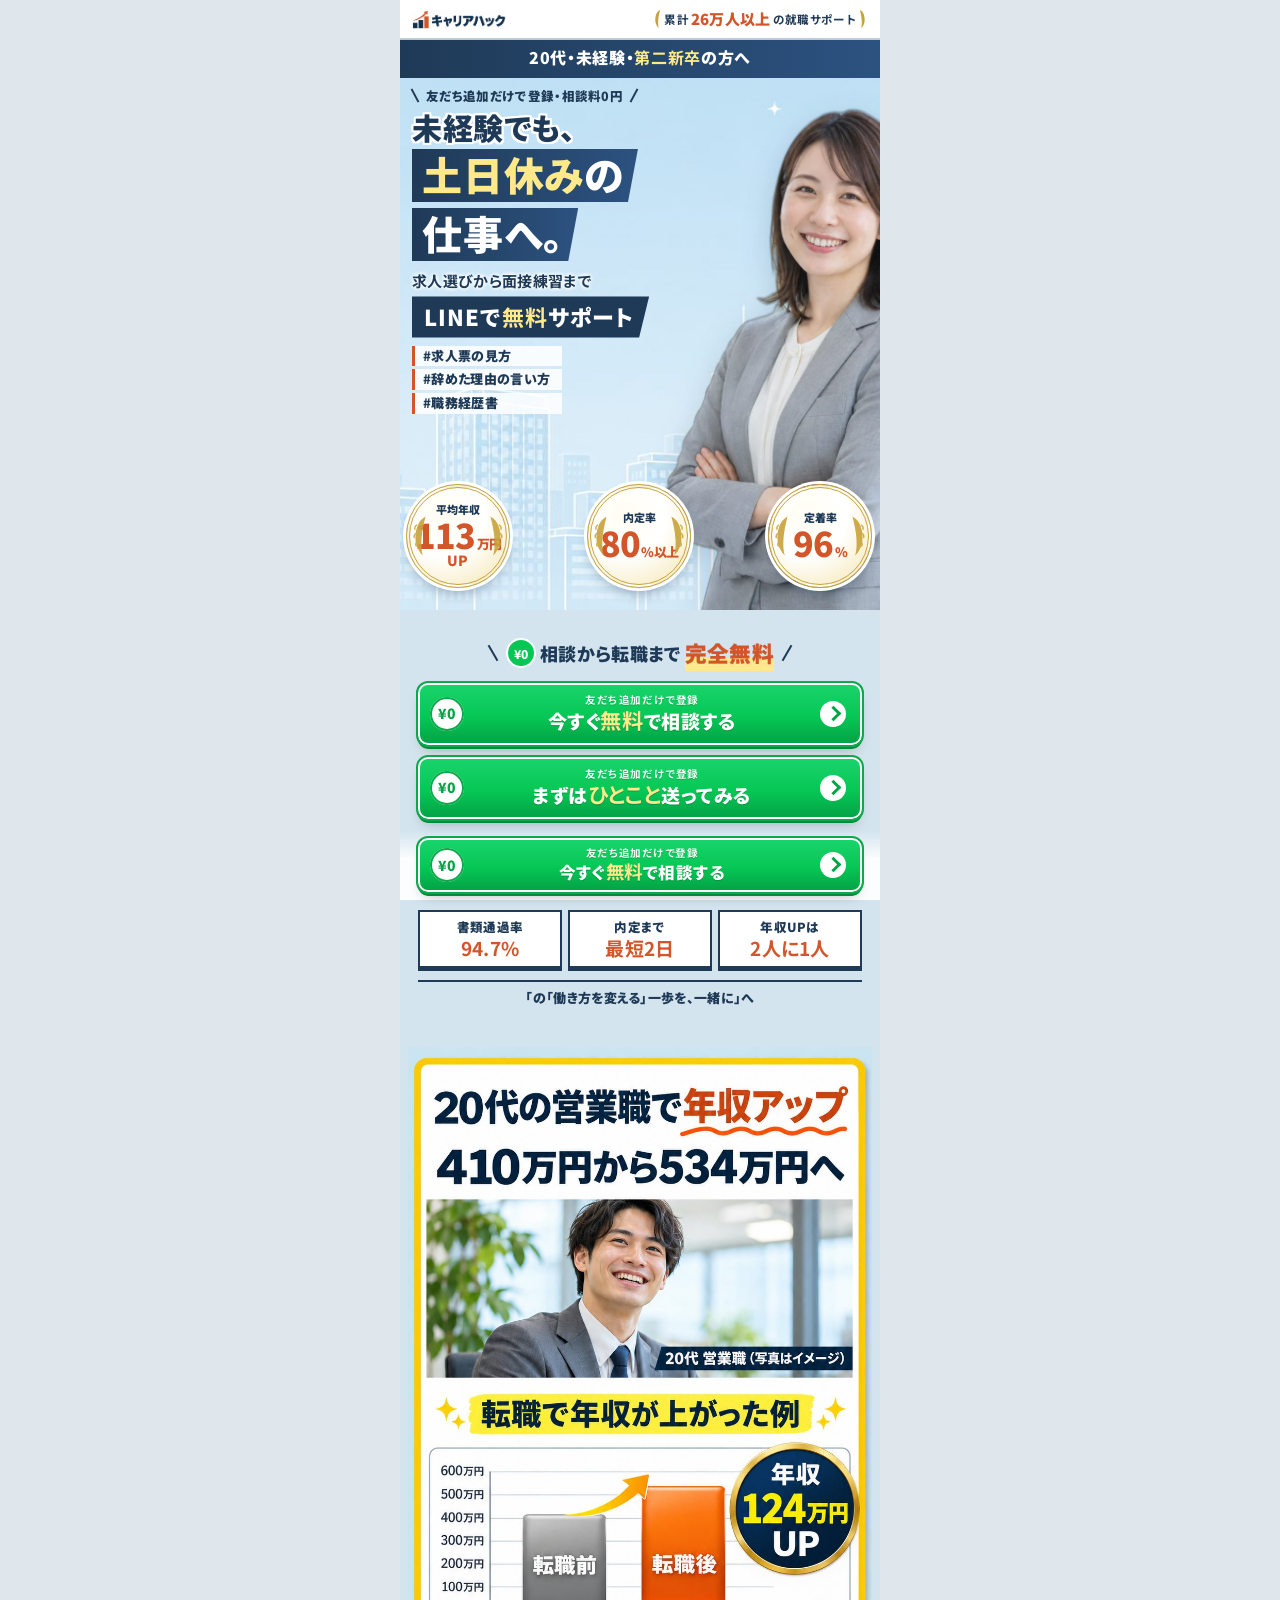
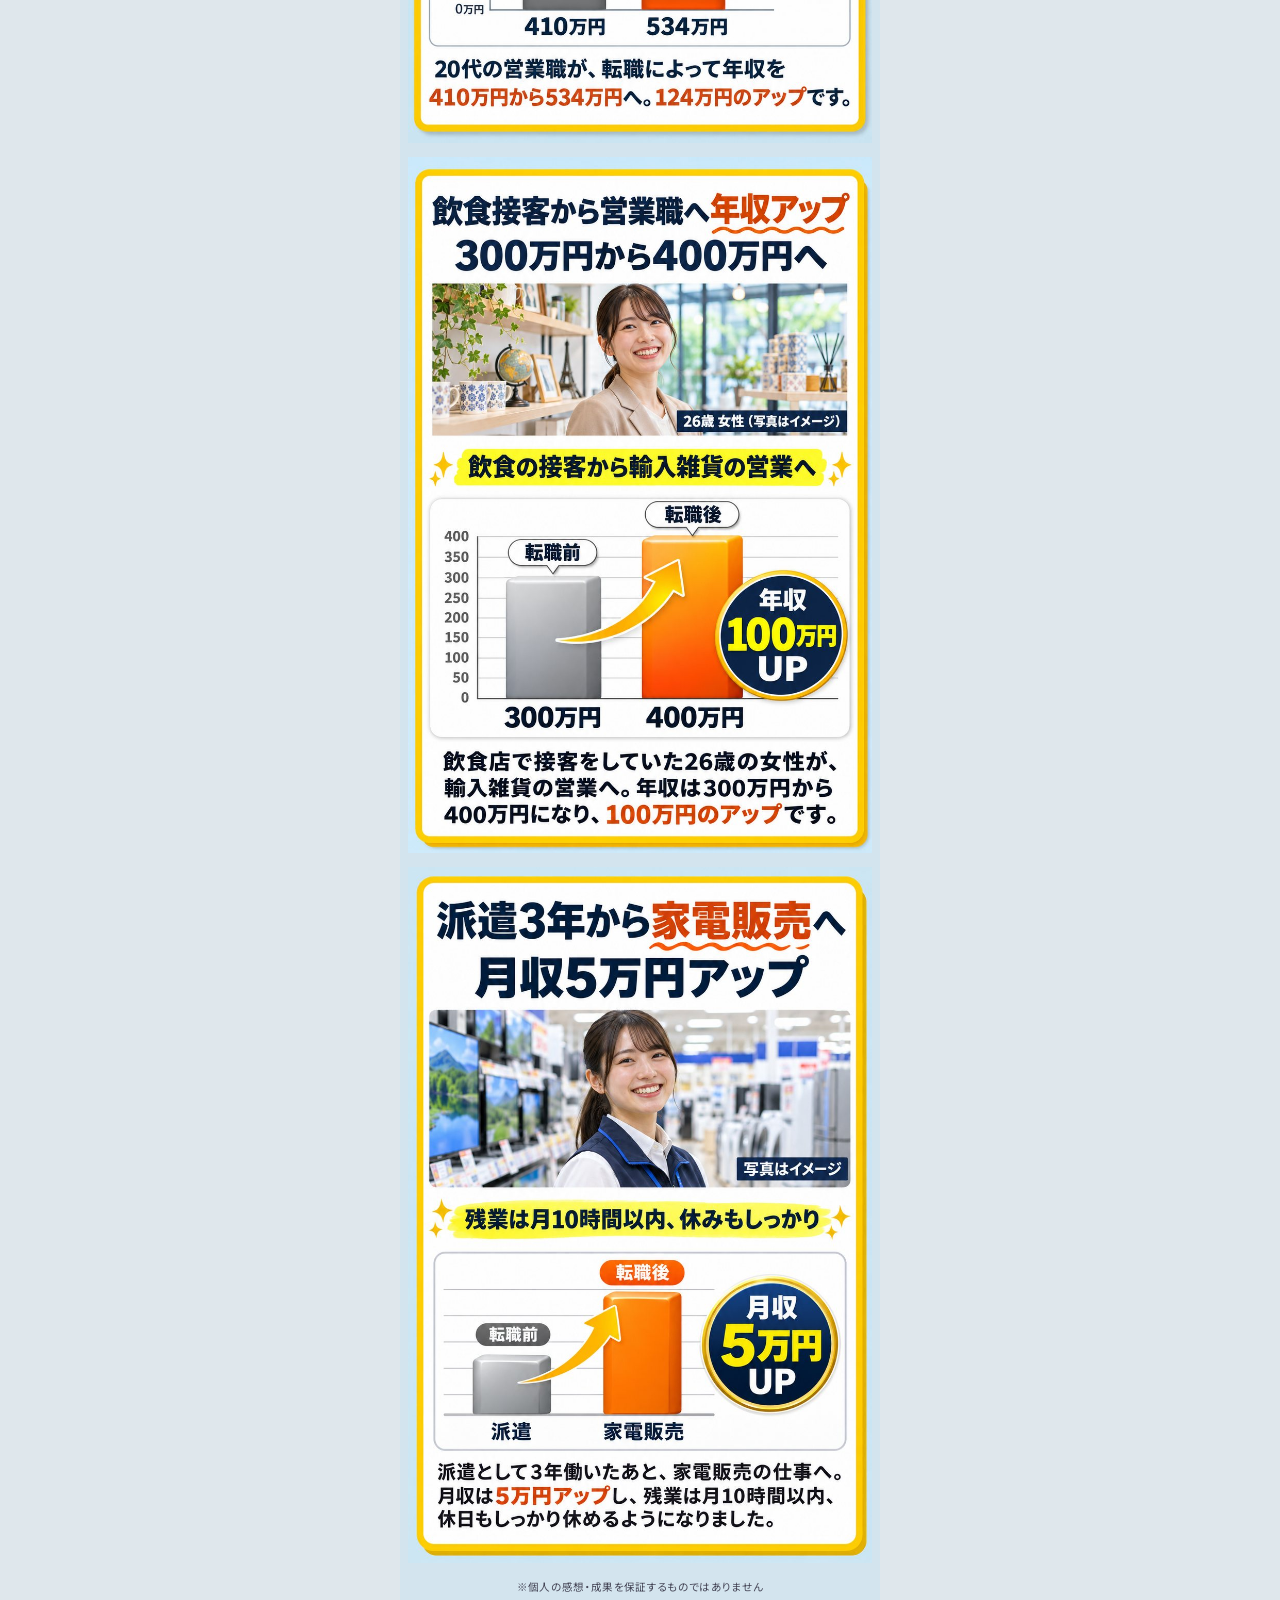
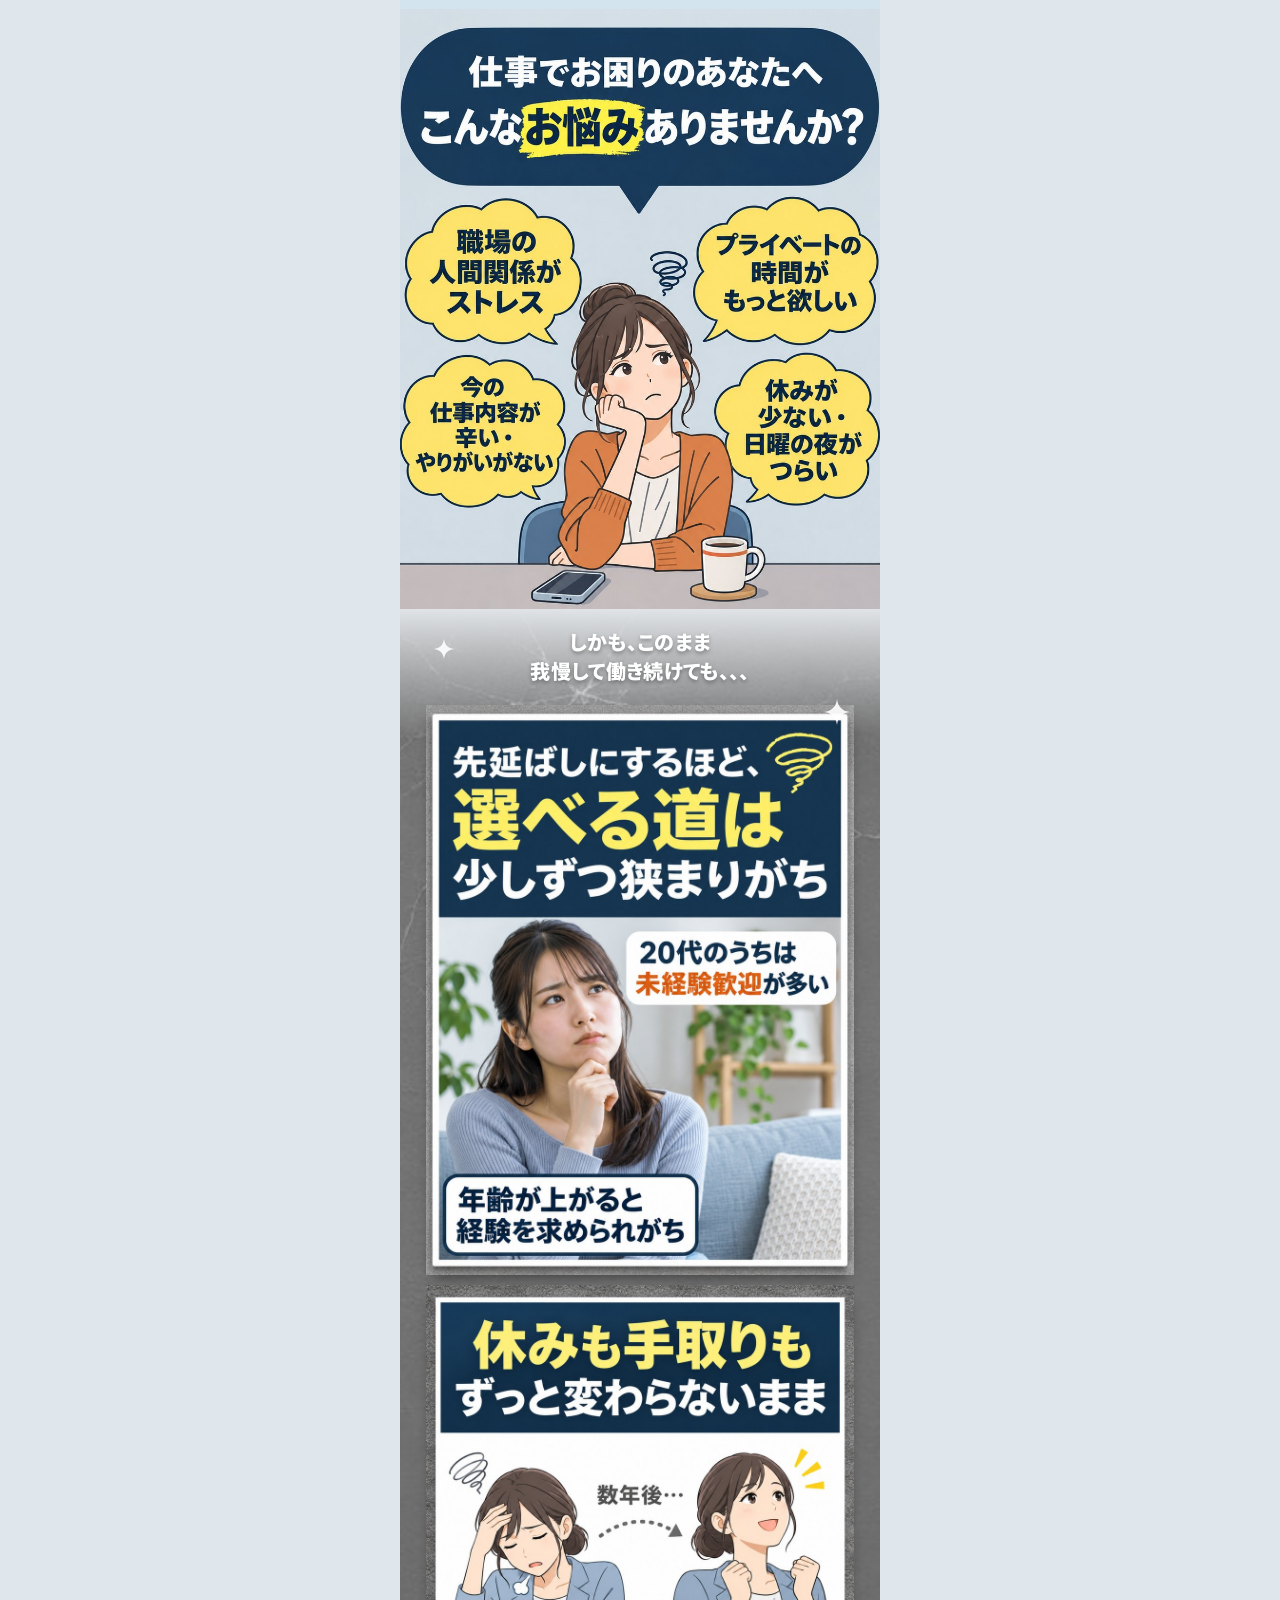
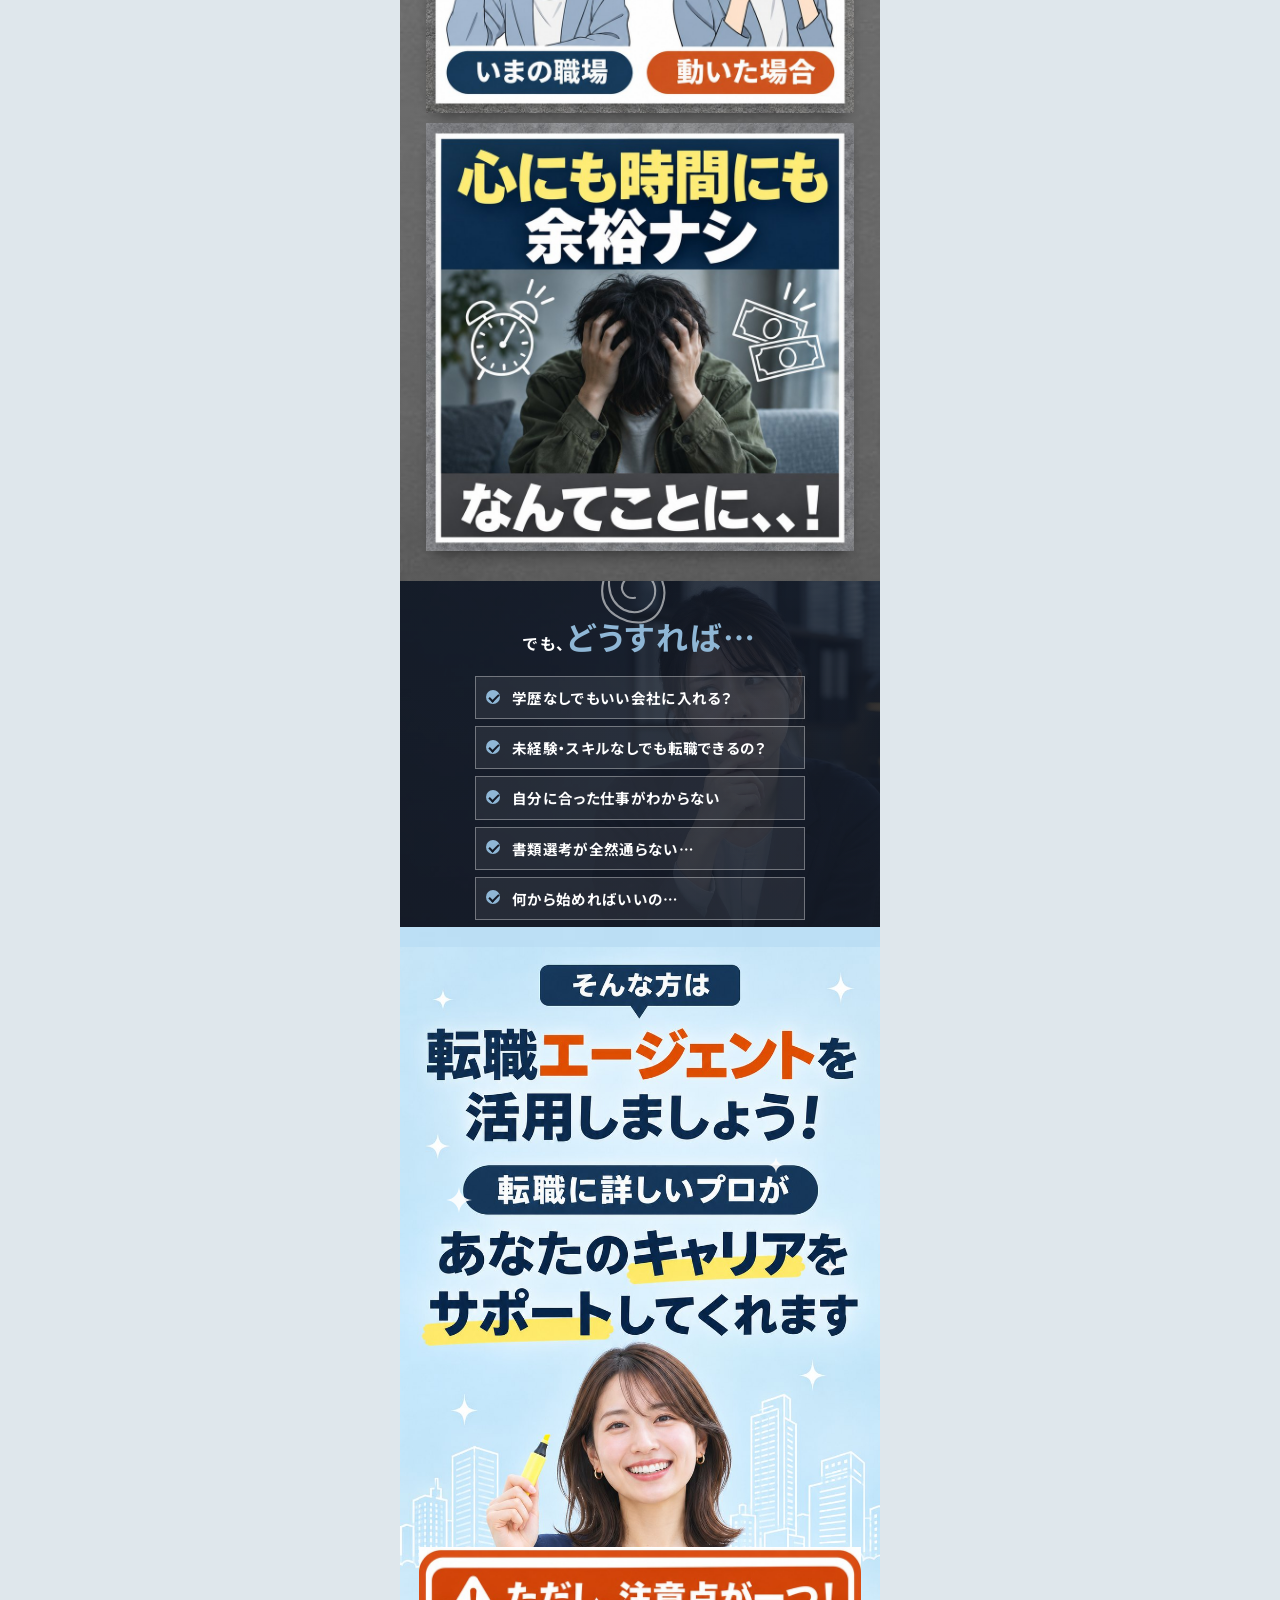
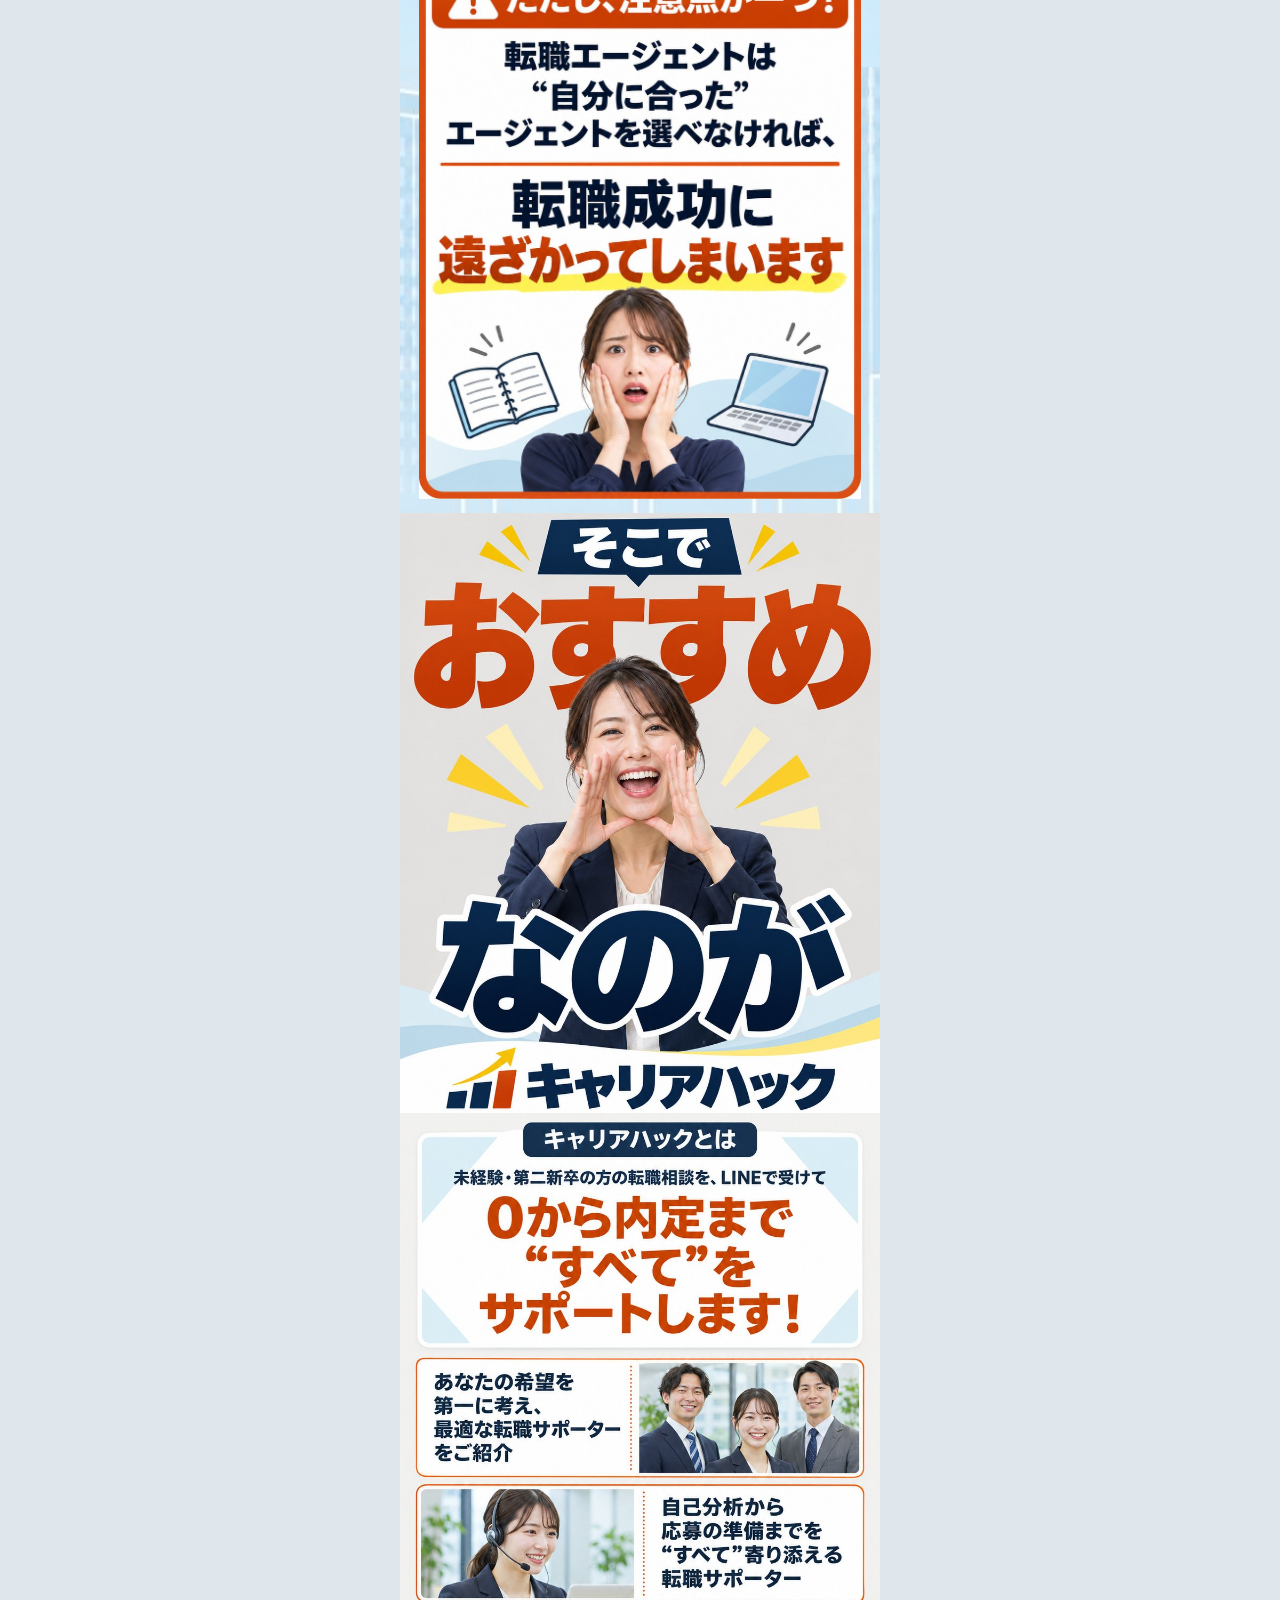
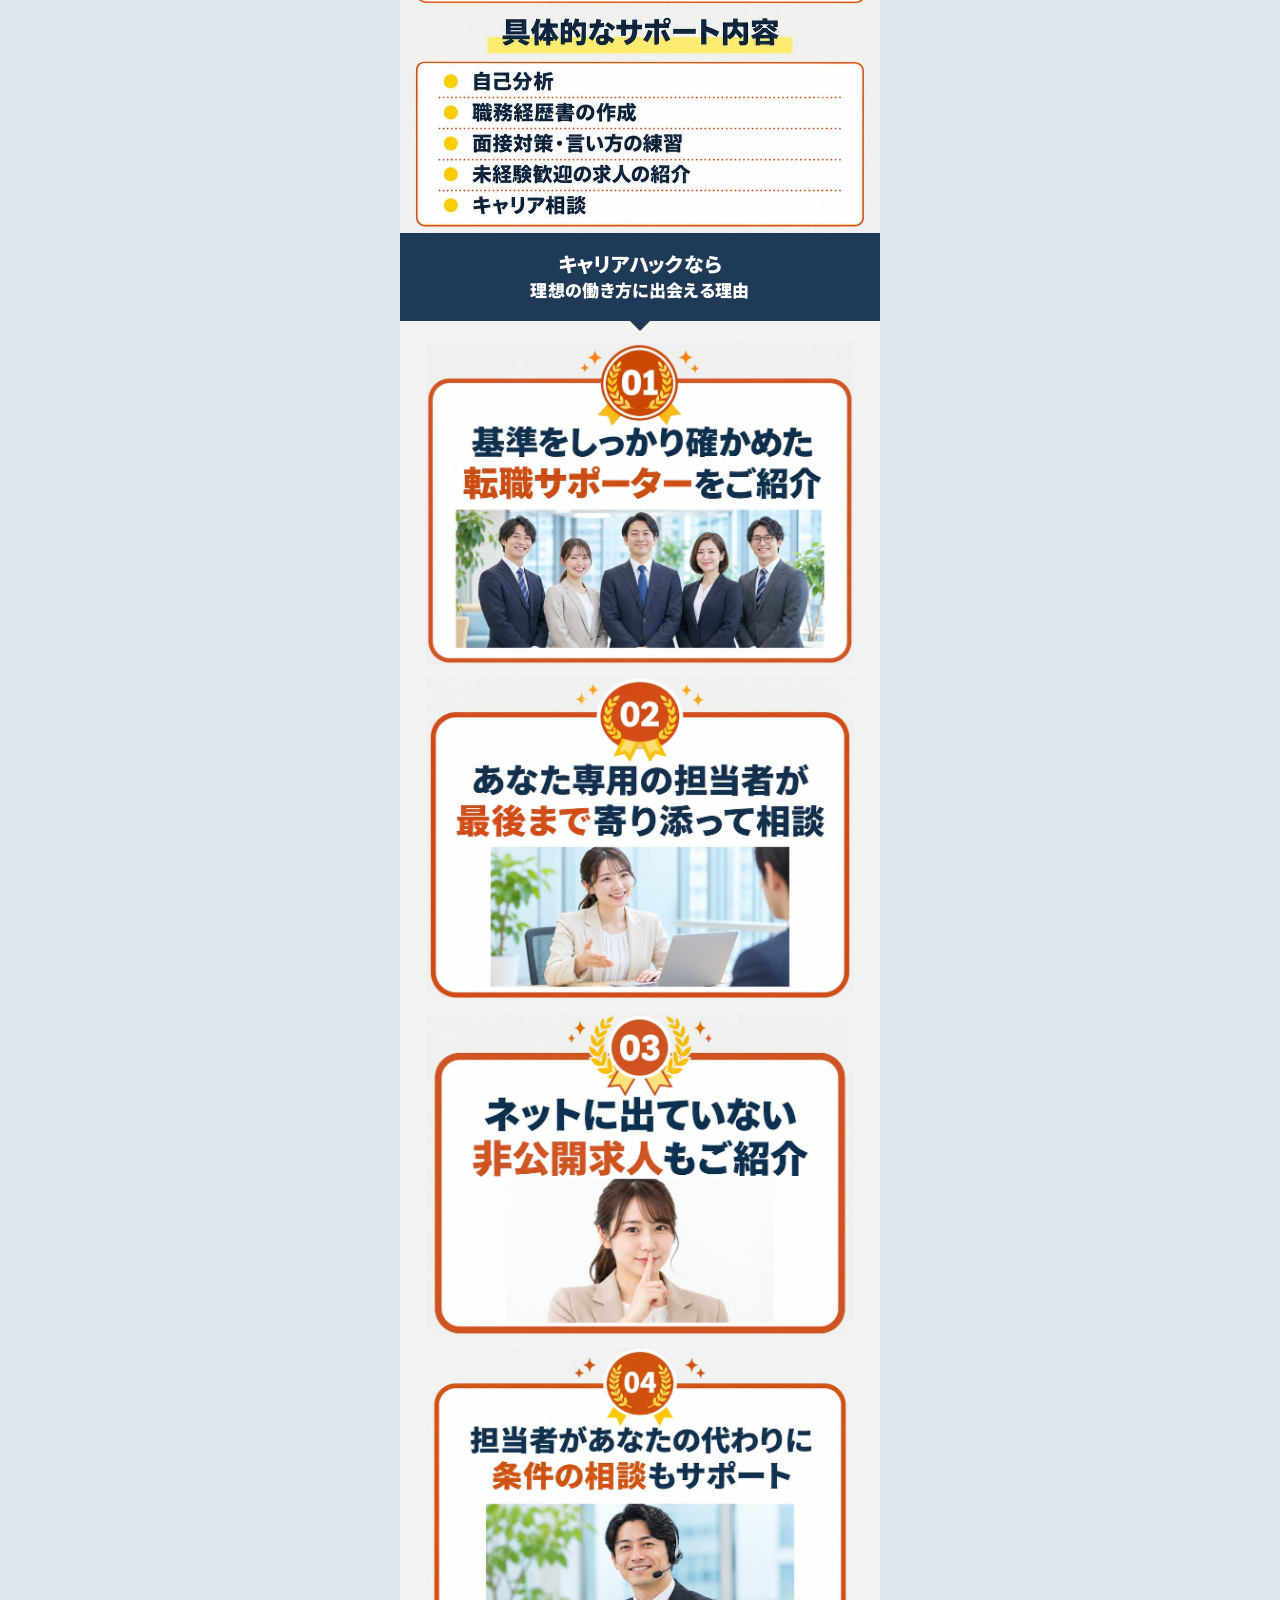
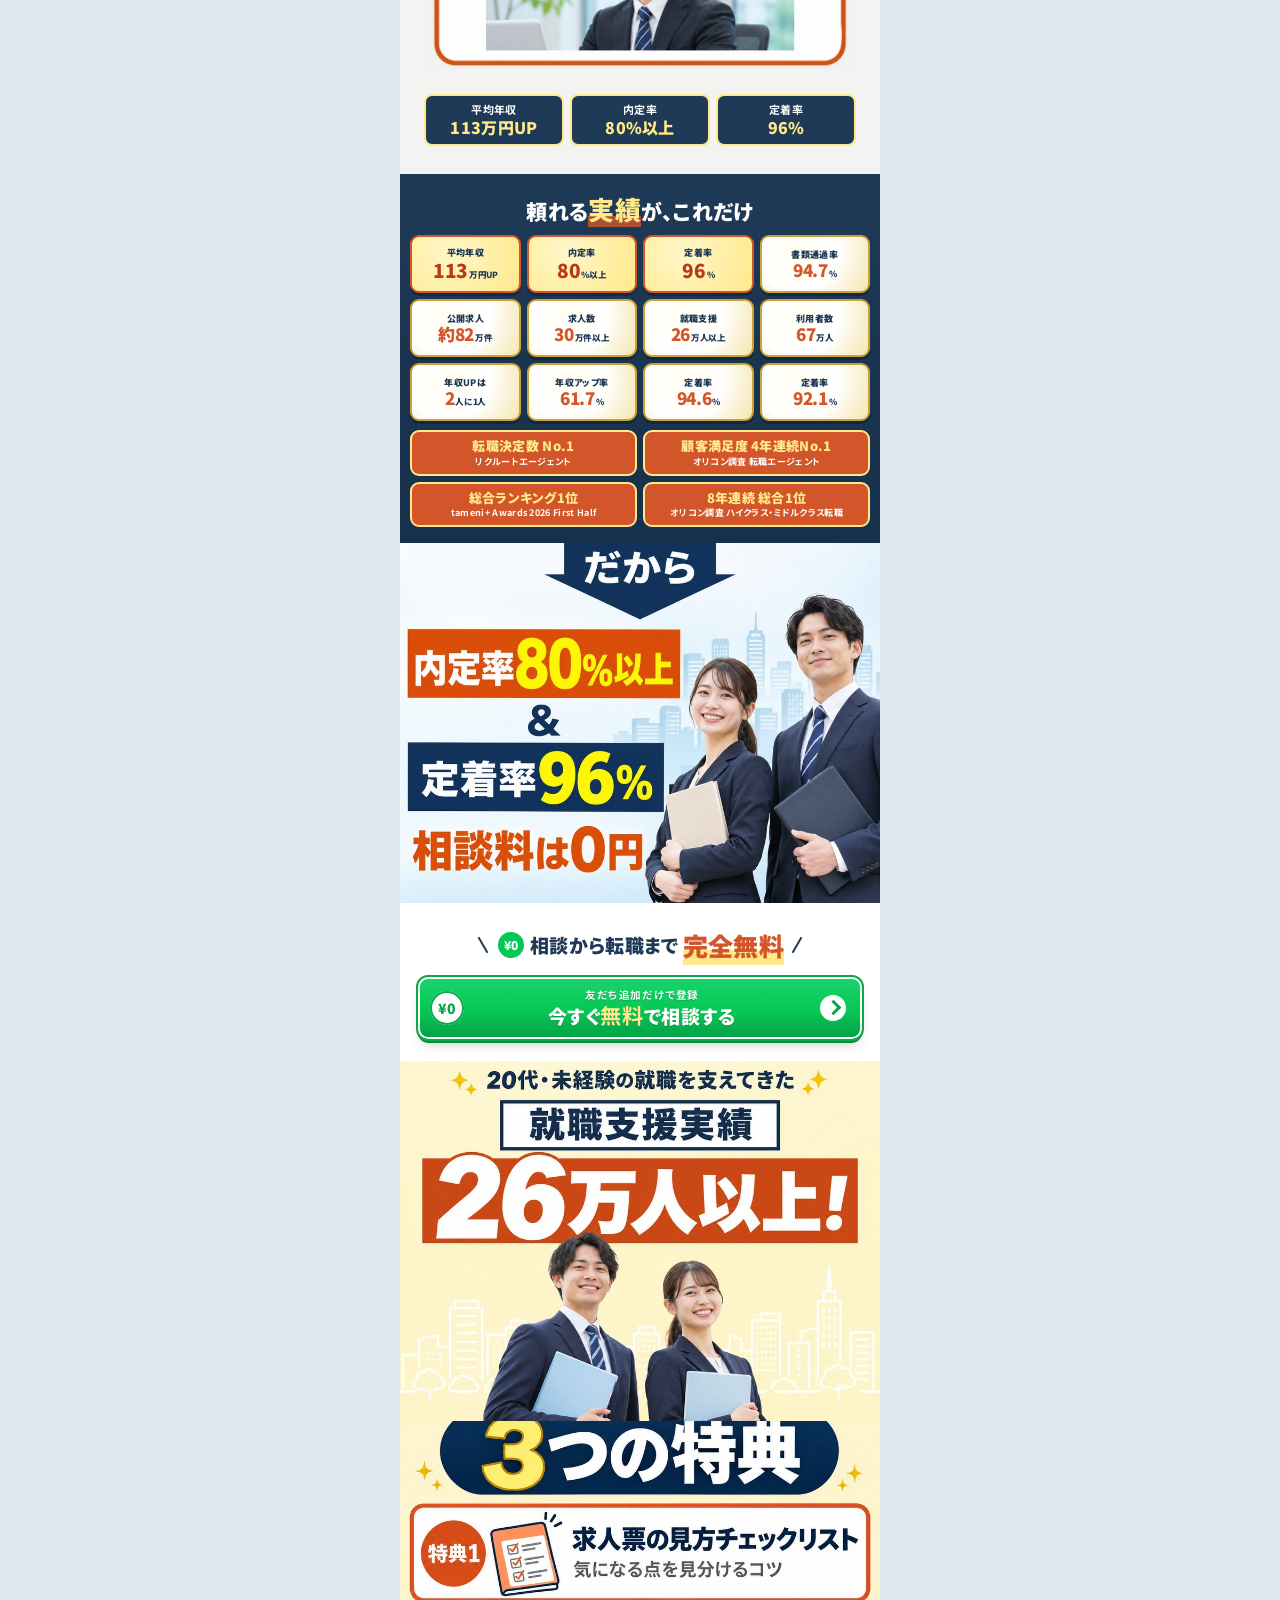
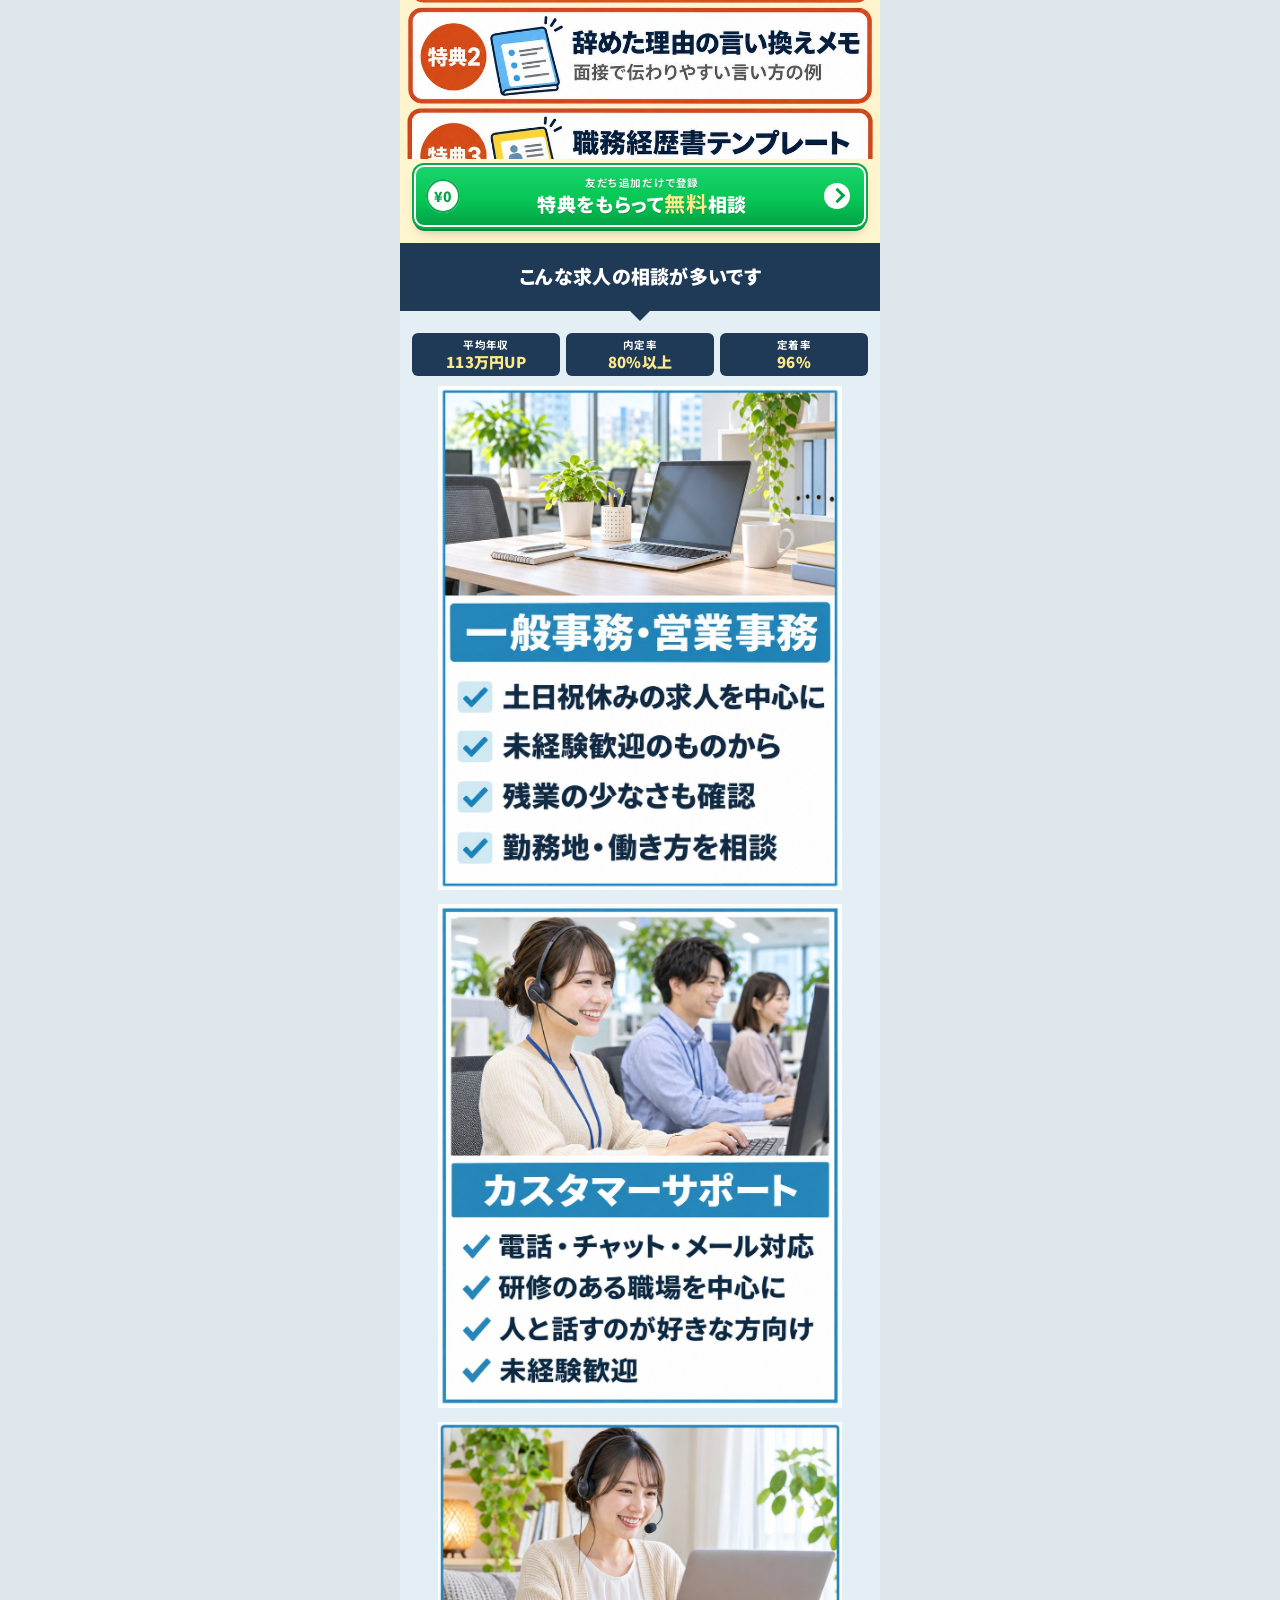
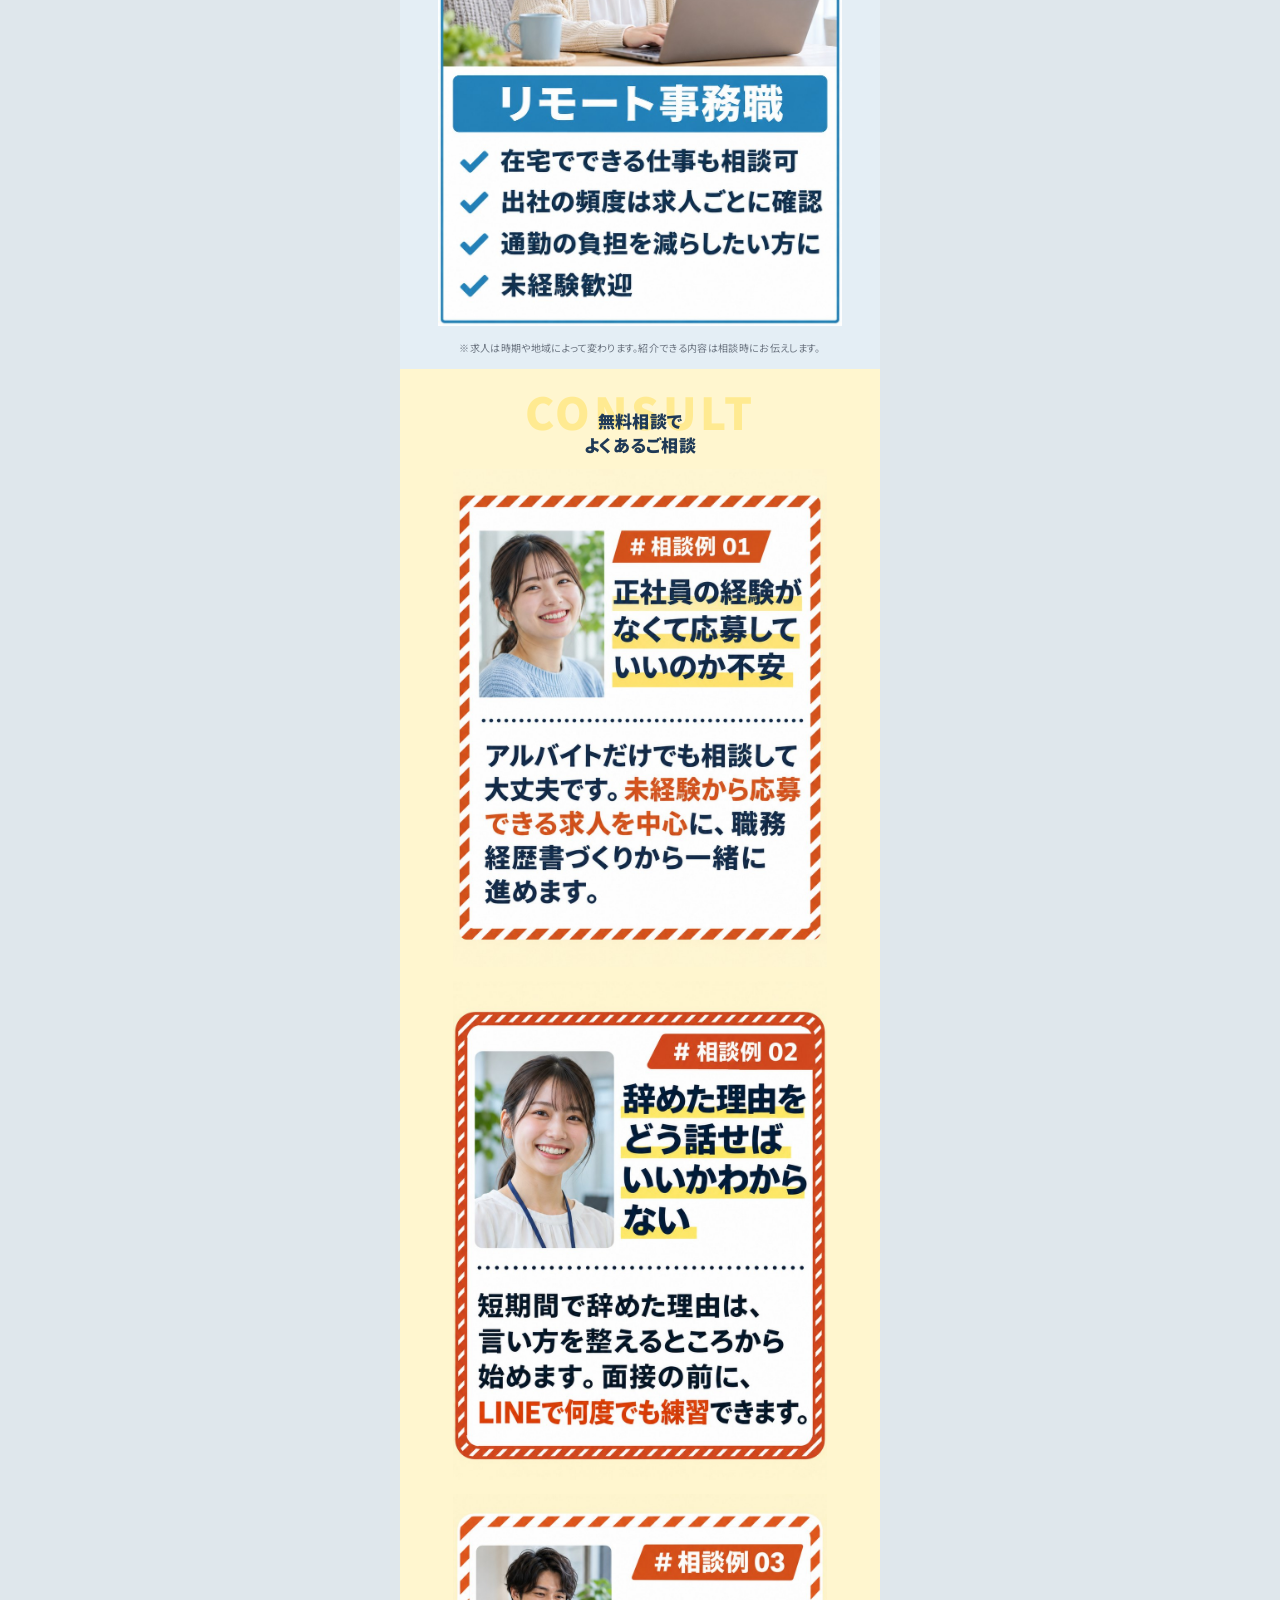
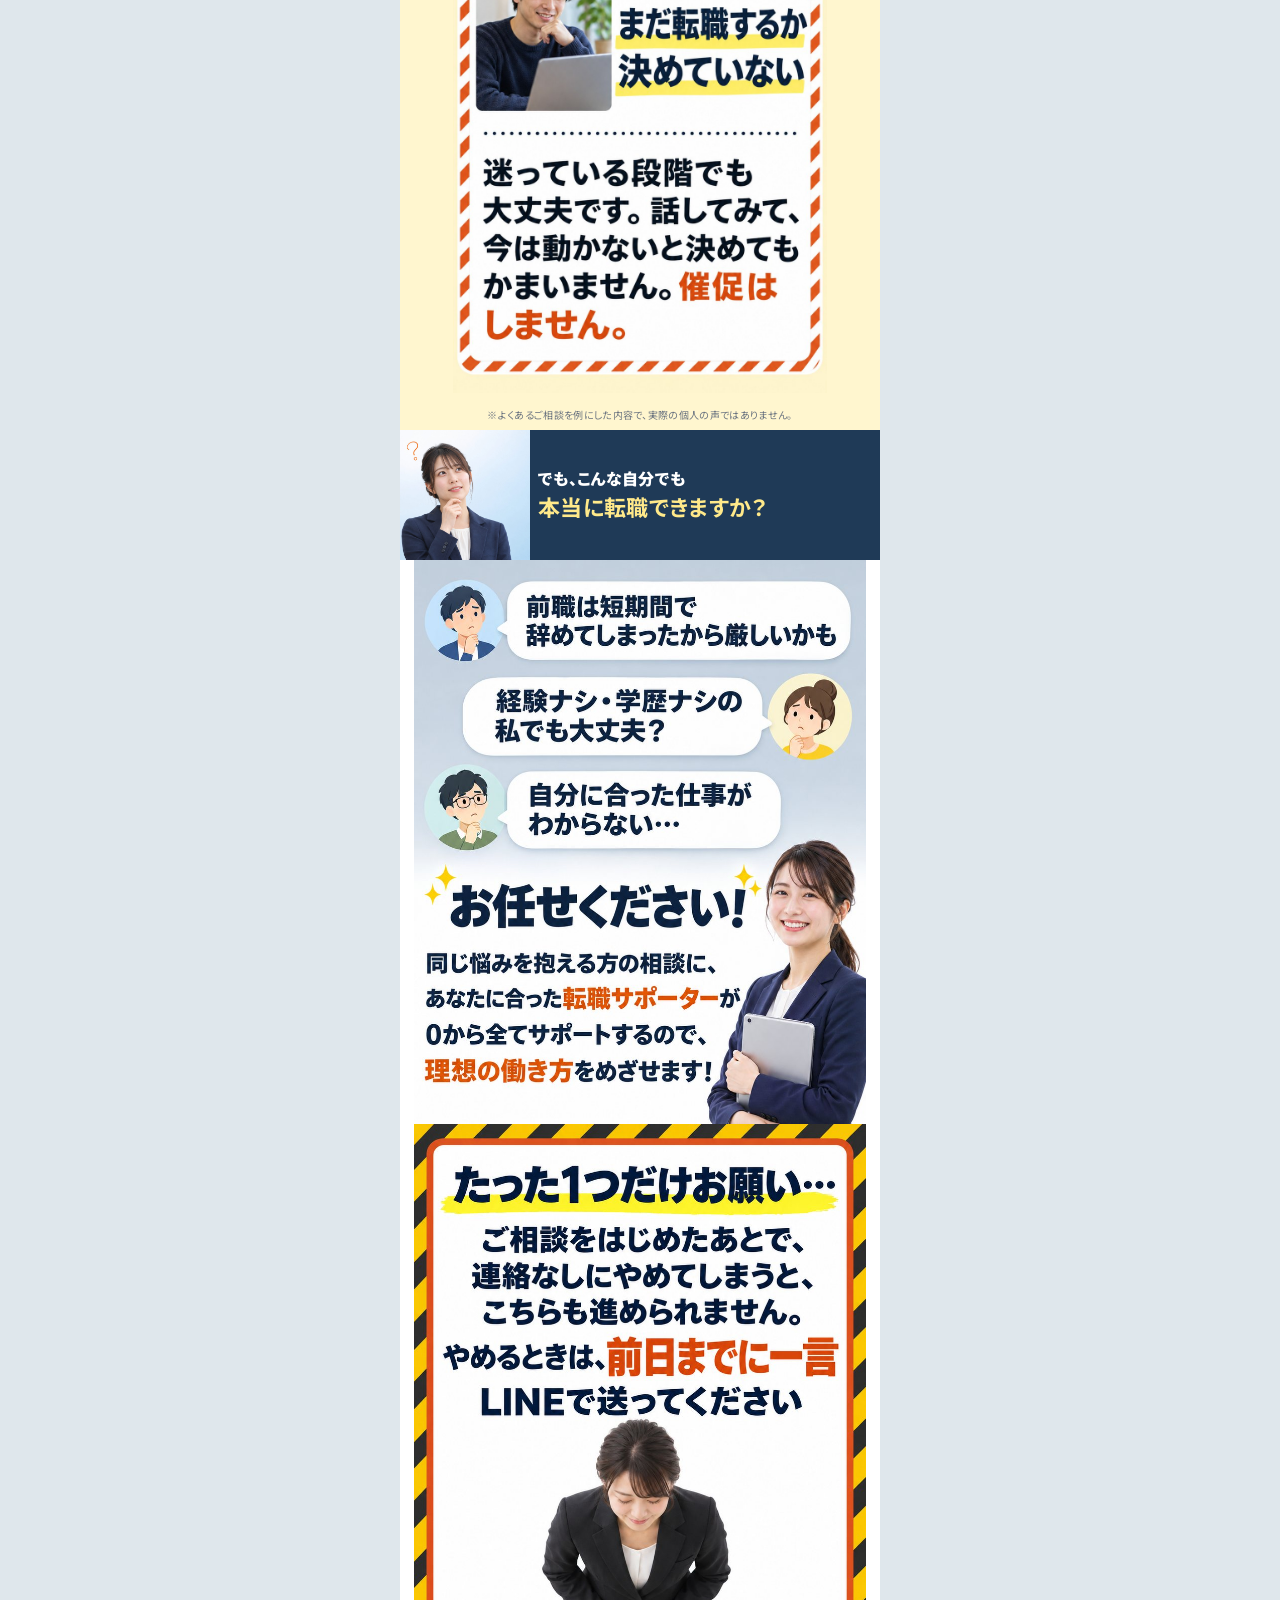
==== commit 21df0999: "v2 round7: LINE bonus section, STEP flow with survey/apply, core number set repeated, compact stats " ====
--- a/docs/v2/index.html
+++ b/docs/v2/index.html
@@ -28,7 +28,7 @@
 
 <!-- 1 FV -->
 <section class="fv">
-  <header class="top"><p class="brand"><img src="img/logo_full.jpg" width="900" height="182" alt="キャリアハック"></p><p class="top-note">LINEで無料相談</p></header>
+  <header class="top"><p class="brand"><img src="img/logo_full.jpg" width="900" height="182" alt="キャリアハック"></p><p class="top-note">累計 <b>26万人以上</b>の就職サポート</p></header>
   <div class="fv-in">
     <p class="fv-band1"><span>20代・未経験・<b>第二新卒</b>の方へ</span></p>
     <p class="fv-small">友だち追加だけで登録・相談料0円</p>
@@ -38,28 +38,29 @@
     <ul class="fv-tags"><li>#求人票の見方</li><li>#辞めた理由の言い方</li><li>#職務経歴書</li></ul>
     <img class="fv-img" src="img/fv_woman_cut.webp" width="760" height="1140" alt="キャリアアドバイザーのイメージ写真（モデル）">
     <ul class="medals">
-      <li><span class="mt">公開求人 約</span><b>82<small>万件</small></b></li>
+      <li><span class="mt">平均年収</span><b>113<small>万円</small></b><span class="up">UP</span></li>
       <li><span class="mt">内定率</span><b>80<small>%以上</small></b></li>
-      <li><span class="mt">定着率</span><b>98.6<small>%</small></b></li>
+      <li><span class="mt">定着率</span><b>96<small>%</small></b></li>
     </ul>
   </div>
 </section>
 
 <!-- 2 CTA1 -->
 <section class="cta1" id="cta1">
-  <h2 class="free-h"><span class="yen-c">¥0</span>転職まで <em>完全無料</em></h2>
+  <h2 class="free-h"><span class="yen-c">¥0</span>相談から転職まで<em>完全無料</em></h2>
   <a class="btn" href="#" data-cta><span class="yen">¥0</span><span class="bt"><small>友だち追加だけで登録</small>今すぐ<b>無料</b>で相談する</span><span class="arr"></span></a>
   <a class="btn" href="#" data-cta><span class="yen">¥0</span><span class="bt"><small>友だち追加だけで登録</small>まずは<b>ひとこと</b>送ってみる</span><span class="arr"></span></a>
   <p class="cta1-lead">あなたと同じ<em>悩み</em>を、<br>ひとつずつほどいていきます</p>
-  <ul class="boxes3"><li>土日祝休みの<br>相談OK</li><li>未経験からの<br>求人を中心に</li><li>LINEから<br>すぐ相談</li></ul>
+  <ul class="boxes3"><li>書類通過率<br><b>94.7%</b></li><li>内定まで<br><b>最短2日</b></li><li>年収UPは<br><b>2人に1人</b></li></ul>
   <p class="cta1-trail">の「働き方を変える」一歩を、一緒に</p>
 </section>
 
 <!-- 3 相談例3（黄枠カード） -->
 <section class="cases">
   <img class="cardimg" src="img/card_case1.jpg" width="900" height="1350" alt="相談例：20代の営業職が転職で年収410万円から534万円へ（124万円アップ）。写真はイメージです。" loading="lazy">
-  <img class="cardimg" src="img/card_case2.jpg" width="900" height="1350" alt="相談例：20代後半のエンジニアが初めての転職で年収400万円から550万円へ（150万円アップ）。写真はイメージです。" loading="lazy">
-  <img class="cardimg" src="img/card_case3.jpg" width="900" height="1350" alt="相談例：既卒3年のアルバイトから正社員へ、月収26万円。写真はイメージです。" loading="lazy">
+  <img class="cardimg" src="img/card_case2.jpg" width="900" height="1350" alt="相談例：26歳女性が飲食の接客から輸入雑貨の営業へ、年収300万円から400万円へ（100万円アップ）。写真はイメージです。" loading="lazy">
+  <img class="cardimg" src="img/card_case3.jpg" width="900" height="1350" alt="相談例：派遣3年から家電販売へ、月収5万円アップ、残業は月10時間以内。写真はイメージです。" loading="lazy">
+  <p class="note c case-note">※個人の感想・成果を保証するものではありません</p>
 </section>
 
 <!-- 4 悩み -->
@@ -100,49 +101,58 @@
   <img class="cardimg" src="img/card_reason2.jpg" width="900" height="675" alt="理由02：あなた専用の担当者が最後まで寄り添って相談" loading="lazy">
   <img class="cardimg" src="img/card_reason3.jpg" width="900" height="675" alt="理由03：ネットに出ていない非公開求人もご紹介" loading="lazy">
   <img class="cardimg" src="img/card_reason4.jpg" width="900" height="675" alt="理由04：担当者があなたの代わりに条件の相談もサポート" loading="lazy">
+  <ul class="rs-core"><li>平均年収<b>113万円UP</b></li><li>内定率<b>80%以上</b></li><li>定着率<b>96%</b></li></ul>
 </section>
 
 <!-- 数字（各社公表データ） -->
 <section class="stats">
-  <p class="st-eyebrow">転職サポートの</p>
   <h2 class="st-h">頼れる<em>実績</em>が、これだけ</h2>
   <ul class="st-grid">
+    <li class="core"><span>平均年収</span><b>113<small>万円UP</small></b></li>
+    <li class="core"><span>内定率</span><b>80<small>%以上</small></b></li>
+    <li class="core"><span>定着率</span><b>96<small>%</small></b></li>
+    <li><span>書類通過率</span><b>94.7<small>%</small></b></li>
     <li><span>公開求人</span><b>約82<small>万件</small></b></li>
-    <li><span>非公開求人</span><b>約24<small>万件</small></b></li>
     <li><span>求人数</span><b>30<small>万件以上</small></b></li>
     <li><span>就職支援</span><b>26<small>万人以上</small></b></li>
-    <li><span>内定率</span><b>80<small>%以上</small></b></li>
-    <li><span>書類通過率</span><b>96<small>%以上</small></b></li>
-    <li><span>3か月以内の<br>入社決定率</span><b>82.5<small>%</small></b></li>
-    <li><span>入社後90日の<br>定着率</span><b>98.6<small>%</small></b></li>
-    <li><span>入社後3か月の<br>定着率</span><b>92<small>%</small></b></li>
-    <li><span>第二新卒歓迎の<br>求人</span><b>53,136<small>件</small></b></li>
-    <li><span>全国の拠点</span><b>47<small>都道府県</small></b></li>
-    <li><span>サポート歴</span><b>12<small>年以上</small></b></li>
+    <li><span>利用者数</span><b>67<small>万人</small></b></li>
+    <li><span>年収UPは</span><b>2<small>人に1人</small></b></li>
+    <li><span>年収アップ率</span><b>61.7<small>%</small></b></li>
+    <li><span>定着率</span><b>94.6<small>%</small></b></li>
+    <li><span>定着率</span><b>92.1<small>%</small></b></li>
   </ul>
   <ul class="st-awards">
-    <li><b>満足度 総合1位</b><span>オリコン顧客満足度®調査 転職エージェント／第二新卒部門も1位</span></li>
+    <li><b>転職決定数 No.1</b><span>リクルートエージェント</span></li>
+    <li><b>顧客満足度 4年連続No.1</b><span>オリコン調査 転職エージェント</span></li>
     <li><b>総合ランキング1位</b><span>tameni+ Awards 2026 First Half</span></li>
+    <li><b>8年連続 総合1位</b><span>オリコン調査 ハイクラス・ミドルクラス転職</span></li>
   </ul>
 </section>
 
 <section class="dakara">
-  <img class="secimg" src="img/sec_dakara.jpg" width="900" height="900" alt="だから、内定率80%以上＆定着率98.6%。相談料は0円。" loading="lazy">
+  <img class="secimg" src="img/sec_dakara.jpg" width="900" height="900" alt="だから、内定率80%以上＆定着率96%。相談料は0円。" loading="lazy">
 </section>
 
 <!-- 9 CTA2 -->
 <section class="cta2 cta-b" id="cta2">
-  <p class="free-h s"><span class="yen-c">¥0</span>転職まで <em>完全無料</em></p>
+  <p class="free-h s"><span class="yen-c">¥0</span>相談から転職まで<em>完全無料</em></p>
   <a class="btn" href="#" data-cta><span class="yen">¥0</span><span class="bt"><small>友だち追加だけで登録</small>今すぐ<b>無料</b>で相談する</span><span class="arr"></span></a>
 </section>
 
 <section class="yellow">
   <img class="secimg" src="img/sec_yellow.jpg" width="900" height="900" alt="20代・未経験の就職を支えてきた就職支援実績26万人以上" loading="lazy">
+</section>
+
+<!-- 特典 -->
+<section class="tokuten">
+  <img class="secimg" src="img/sec_tokuten.jpg" width="900" height="900" alt="LINEの友だち追加でもらえる3つの特典：求人票の見方チェックリスト、辞めた理由の言い換えメモ、職務経歴書テンプレート" loading="lazy">
+  <a class="btn" href="#" data-cta><span class="yen">¥0</span><span class="bt"><small>友だち追加だけで登録</small>特典をもらって<b>無料</b>相談</span><span class="arr"></span></a>
 </section>
 
 <!-- 10 求人例 -->
 <section class="jobs">
   <h2 class="jb-h">こんな求人の相談が多いです</h2>
+  <ul class="jb-chips"><li>平均年収<b>113万円UP</b></li><li>内定率<b>80%以上</b></li><li>定着率<b>96%</b></li></ul>
     <img class="cardimg jobimg" src="img/sec_job1.jpg" width="900" height="1125" alt="一般事務・営業事務：土日祝休みの求人を中心に／未経験歓迎のものから／残業の少なさも確認／勤務地・働き方を相談" loading="lazy">
   <img class="cardimg jobimg" src="img/sec_job2.jpg" width="900" height="1125" alt="カスタマーサポート：電話・チャット・メール対応／研修のある職場を中心に／人と話すのが好きな方向け／未経験歓迎" loading="lazy">
   <img class="cardimg jobimg" src="img/sec_job3.jpg" width="900" height="1125" alt="リモート事務職：在宅でできる仕事も相談可／出社の頻度は求人ごとに確認／通勤の負担を減らしたい方に／未経験歓迎" loading="lazy">
@@ -175,12 +185,14 @@
   <i class="tri"></i>
   <img class="cardimg stimg" src="img/sec_step2.jpg" width="900" height="1125" alt="STEP2 LINEを友だち追加" loading="lazy">
   <i class="tri"></i>
-  <img class="cardimg stimg" src="img/sec_step3.jpg" width="900" height="1125" alt="STEP3 トーク画面から今の状況を、ひとこと送る" loading="lazy">
+  <img class="cardimg stimg" src="img/sec_step3.jpg" width="900" height="1125" alt="STEP3 LINEのトーク画面から無料相談アンケートに回答する。3つの特典付き。" loading="lazy">
+  <i class="tri"></i>
+  <div class="st st4"><p class="st-n">STEP4</p><p class="st-t">回答のあと、気になる求人があれば<br><b>担当者と一緒に応募へ</b></p></div>
 </section>
 
 <!-- 14 CTA3 -->
 <section class="cta3 cta-b" id="cta3">
-  <p class="free-h s"><span class="yen-c">¥0</span>転職まで <em>完全無料</em></p>
+  <p class="free-h s"><span class="yen-c">¥0</span>相談から転職まで<em>完全無料</em></p>
   <a class="btn" href="#" data-cta><span class="yen">¥0</span><span class="bt"><small>友だち追加だけで登録</small>今すぐ<b>無料</b>で相談する</span><span class="arr"></span></a>
 </section>
 
@@ -190,6 +202,7 @@
   <div class="qa"><p class="q"><i>Q.</i>迷っているだけの段階でも、LINEしていいですか？</p><p class="a"><i>A.</i>大丈夫です。迷っている段階の相談を前提にしています。求人を見ずに終わっても、催促はしません。</p></div>
   <div class="qa"><p class="q"><i>Q.</i>バイトの経験しかなくても、相談できますか？</p><p class="a"><i>A.</i>できます。未経験から応募できる求人を中心に一緒に探します。職務経歴書がまだ無くても、一から作るところから始められます。</p></div>
   <div class="qa"><p class="q"><i>Q.</i>なぜ無料なのですか？</p><p class="a"><i>A.</i>採用が決まったときに、紹介した人材紹介会社が求人企業から手数料を受け取る仕組みだからです。人材紹介会社は、法律で原則として求職者から手数料を受け取れません（職業安定法 第32条の3 第2項）。あなたに費用はかかりません。</p></div>
+  <div class="qa"><p class="q"><i>Q.</i>ページの数字は、どこの数字ですか？</p><p class="a"><i>A.</i>各社が公式に公表している数字です。平均年収113万円UP・内定率80%以上・定着率96%も、会社ごとに集計期間や対象が違います。くわしい条件はページ最下部をご覧ください。</p></div>
 </section>
 
 <footer class="foot">
@@ -202,7 +215,15 @@
       <li>LINEでやりとりをする時点で、LINEヤフー株式会社と、当アカウントが使う配信システムに、トークの内容・LINEの表示名・流入経路が記録されます。</li>
     </ul>
   </details>
-  <p class="src-note">※各社公表データ</p>
+  <details class="src-d"><summary>※各社公表データ（集計期間・定義を見る）</summary><ul>
+    <li>平均年収113万円UP：2021/4/1〜2024/3/31に内定を獲得した方の平均（第二新卒エージェントneo）。書類通過率94.7%：2023/3/1〜2024/2/29に面談した方（同）。内定まで最短2日。</li>
+    <li>内定率80%以上・書類通過率96%以上：2023/12〜2024/1に面接した方のうち内定が出た割合など。3か月定着92%：2024/4〜2025/3入社の方。就職支援26万人以上：2026/3までのカウンセリング実施件数（ハタラクティブ）。</li>
+    <li>定着率96%：入社3か月後、2024年5月現在（UZUZ）。定着率94.6%：2024/10〜2025/9入社の3か月定着。利用者67万人（マイナビジョブ20's）。定着率92.1%：2023/2〜2023/7入社の3か月定着（ジェイック）。</li>
+    <li>年収UPは2人に1人・平均70万円：2024/4/1〜12/31に就業決定した方の平均（ワークポート）。年収アップ率83%：2020/4〜2022/3、前職年収300万円以下で理論年収300万円以上になった割合（キャリアスタート）。年収アップ率61.7%：パソナキャリア調べ。</li>
+    <li>公開求人約82万件・非公開約24万件：2026/9/29時点、表示件数は採用予定数。転職決定数No.1：厚生労働省「人材サービス総合サイト」の就職者数（2025年度、2026年5月時点）（リクルートエージェント）。求人数30万件以上：2026年6月時点、非公開求人を含む（doda）。</li>
+    <li>オリコン顧客満足度®調査 転職エージェント 4年連続1位（マイナビ転職AGENT）。8年連続総合1位は「ハイクラス・ミドルクラス転職」部門（JACリクルートメント）。tameni+ Awards 2026 First Half 総合ランキング1位（ワークポート）。</li>
+    <li>事例の年収・月収は各社の公式ページに掲載された内容です。事例写真はイメージです。</li>
+  </ul></details>
   <p class="copy">© キャリアハック</p>
 </footer>
 </main>
--- a/docs/v2/style.css
+++ b/docs/v2/style.css
@@ -568,3 +568,59 @@
 .yellow{height:auto;padding:0;overflow:hidden}
 .yellow .secimg,.dakara .secimg{position:static;width:100%;max-width:none;left:auto;right:auto;bottom:auto;aspect-ratio:auto;-webkit-mask-image:none;mask-image:none;object-fit:fill}
 .cases{padding:10px 8px 14px;gap:14px}
+
+/* ===== round 7 ===== */
+.top-note{border:0;padding:0;font-size:11.5px;color:var(--navy);display:flex;align-items:center;gap:2px}
+.top-note b{color:var(--accent);font-size:15px;font-weight:900}
+.top-note:before,.top-note:after{content:'';width:10px;height:20px;background:url("data:image/svg+xml;utf8,<svg xmlns='http://www.w3.org/2000/svg' viewBox='0 0 20 60' fill='%23c8a33a'><path d='M18 2C6 8 2 24 4 40c2 8 6 14 10 18C10 44 12 24 18 2z'/></svg>") center/contain no-repeat}
+.top-note:after{transform:scaleX(-1)}
+.boxes3 b{display:block;font-size:19px;color:var(--accent);line-height:1.15;margin-top:2px}
+.stats{padding:18px 10px 16px}
+.stats:before{display:none}
+.st-h{font-size:21px;margin:0 0 10px}
+.st-h em{font-size:26px}
+.st-grid{grid-template-columns:repeat(4,1fr);gap:6px}
+.st-grid li{min-height:58px;padding:5px 1px 4px;border-width:2px;border-radius:9px;box-shadow:0 3px 0 rgba(0,0,0,.25)}
+.st-grid span{font-size:9px;line-height:1.2}
+.st-grid b{font-size:17px;margin-top:1px}
+.st-grid b small{font-size:8.5px}
+.st-awards{grid-template-columns:repeat(3,1fr);gap:6px;margin-top:9px}
+.st-awards li{padding:6px 3px;border-width:2px;border-radius:9px}
+.st-awards b{font-size:12.5px}
+.st-awards span{font-size:8.5px;margin-top:2px;line-height:1.3}
+.tokuten{background:var(--cream);padding:0 14px 16px;text-align:center}
+.tokuten .secimg{margin:0 -14px 6px;width:calc(100% + 28px);max-width:none}
+.jb-chips{display:flex;gap:6px;list-style:none;margin:8px 12px 10px;padding:0}
+.jb-chips li{flex:1;background:var(--navy);color:#fff;font-size:10.5px;font-weight:700;padding:5px 2px;border-radius:6px;line-height:1.3;text-align:center}
+.jb-chips b{display:block;color:#ffe98a;font-size:15px;font-weight:900}
+.flow .st4{margin:0 12px;text-align:center;padding:12px 12px 16px}
+.flow .st4 .st-t{margin-top:8px}
+.voices .cardimg{width:94%;margin:0 auto 14px}
+.dark .dk{margin-bottom:10px}
+.st-awards{grid-template-columns:1fr 1fr}
+.st-awards b{font-size:13px}
+.st-awards span{font-size:9px}
+.dark .dk{width:93%;margin-left:auto;margin-right:auto}
+.jobs .jobimg{width:90%;margin-left:auto;margin-right:auto}
+.reasons .cardimg{width:94%;margin-left:auto;margin-right:auto}
+.how{padding-bottom:0}
+.free-h{font-size:21px}
+.free-h em{font-size:1.18em}
+.free-h .yen-c{width:30px;height:30px;font-size:12px}
+.case-note{font-size:10.5px;margin:2px 0 0;color:#445}
+.st-grid li.core{background:radial-gradient(circle at 35% 25%,#fff7c8 0,#ffe98a 100%);border-color:#d2562a}
+.st-grid li.core b{color:#b8381a;font-size:19px}
+.rs-core{display:flex;gap:6px;list-style:none;margin:10px 12px 12px;padding:0}
+.rs-core li{flex:1;background:var(--navy);color:#fff;font-size:11px;font-weight:700;text-align:center;padding:6px 2px;border-radius:8px;border:2px solid #ffe98a;line-height:1.3}
+.rs-core b{display:block;color:#ffe98a;font-size:16px;font-weight:900}
+.src-d{margin:8px 0 4px;font-size:10.5px;color:#555;text-align:center}
+.src-d summary{cursor:pointer;list-style:none;font-weight:700}
+.src-d summary::-webkit-details-marker{display:none}
+.src-d ul{text-align:left;margin:6px 0 0;padding:0 0 0 14px;line-height:1.6;font-size:10px}
+.free-h{white-space:nowrap;font-size:18px;gap:4px}
+.free-h em{font-size:1.2em}
+.jobs .jobimg{width:84%}
+.voices .cardimg{width:82%}
+.omakase .secimg,.stripe .secimg{width:94%;margin:0 auto}
+.omakase,.stripe{background:#fff}
+.tokuten .secimg{height:338px;object-fit:cover;object-position:50% 40%}
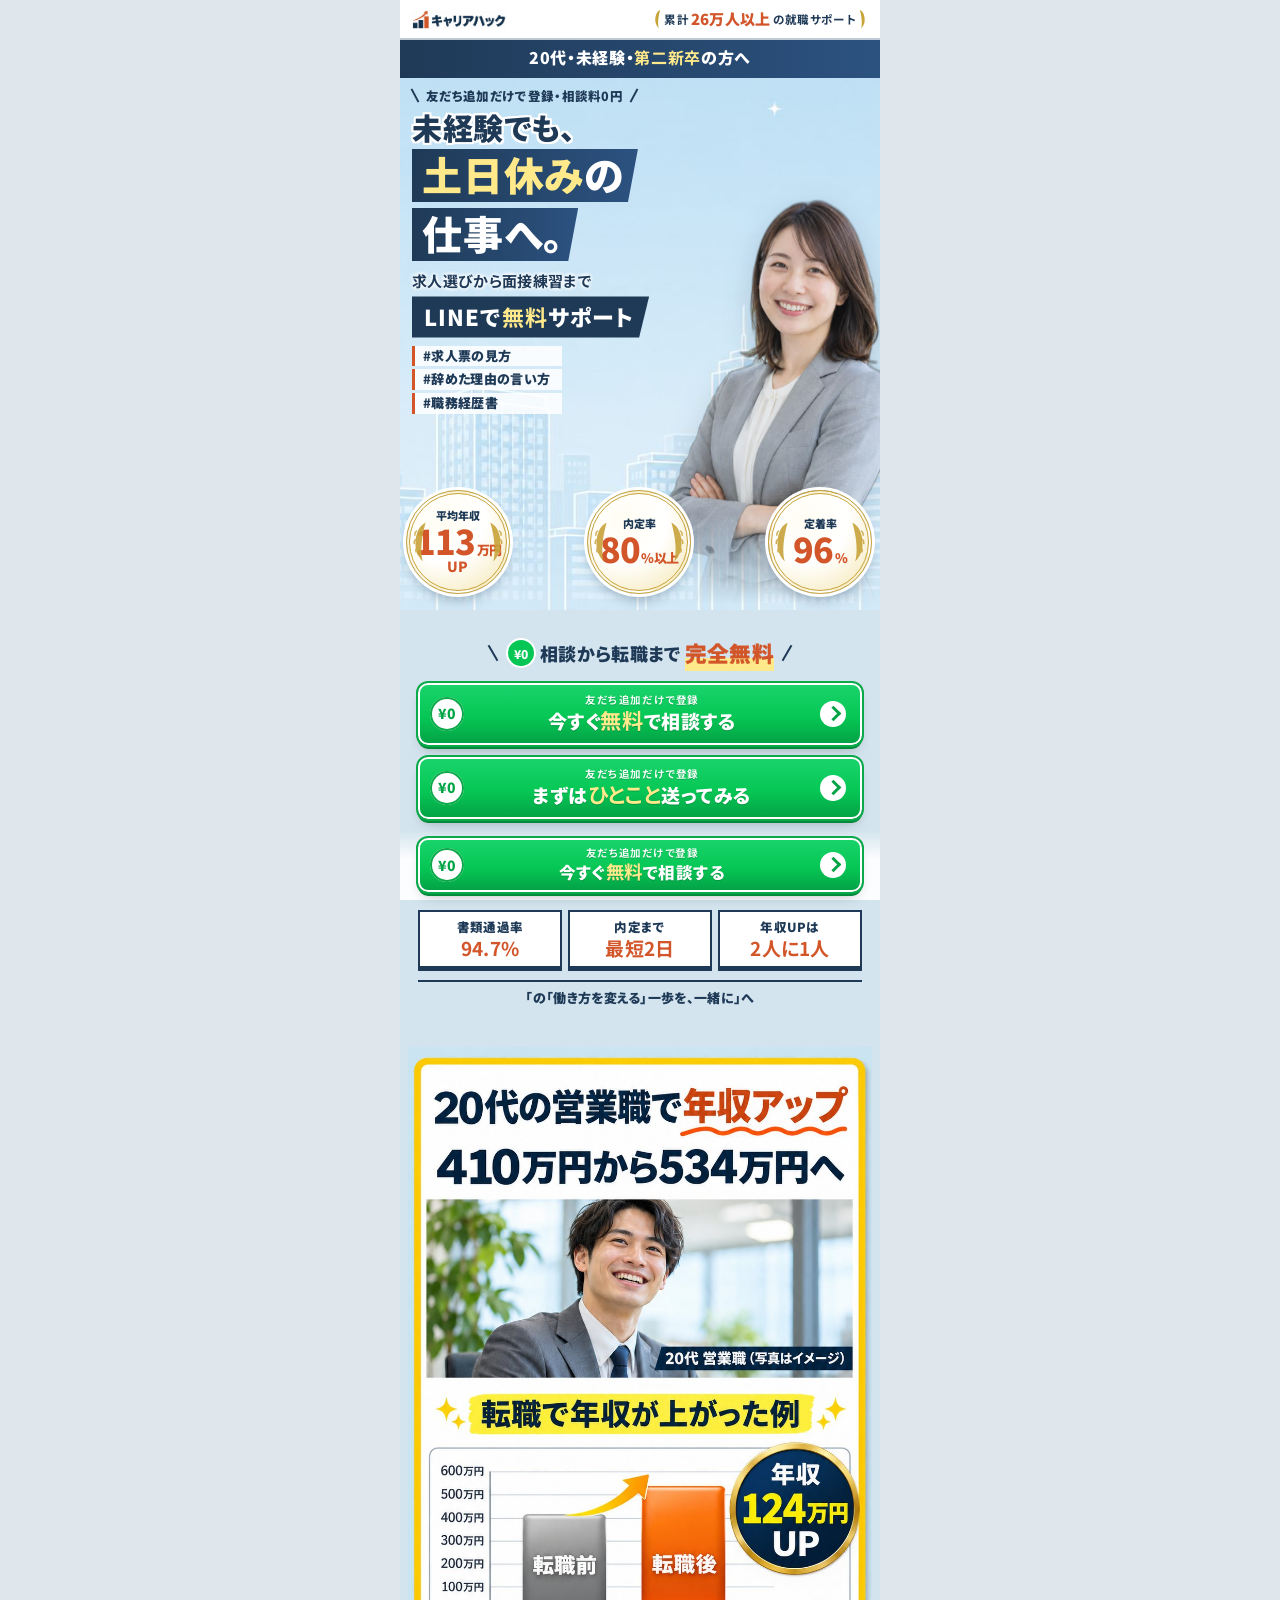
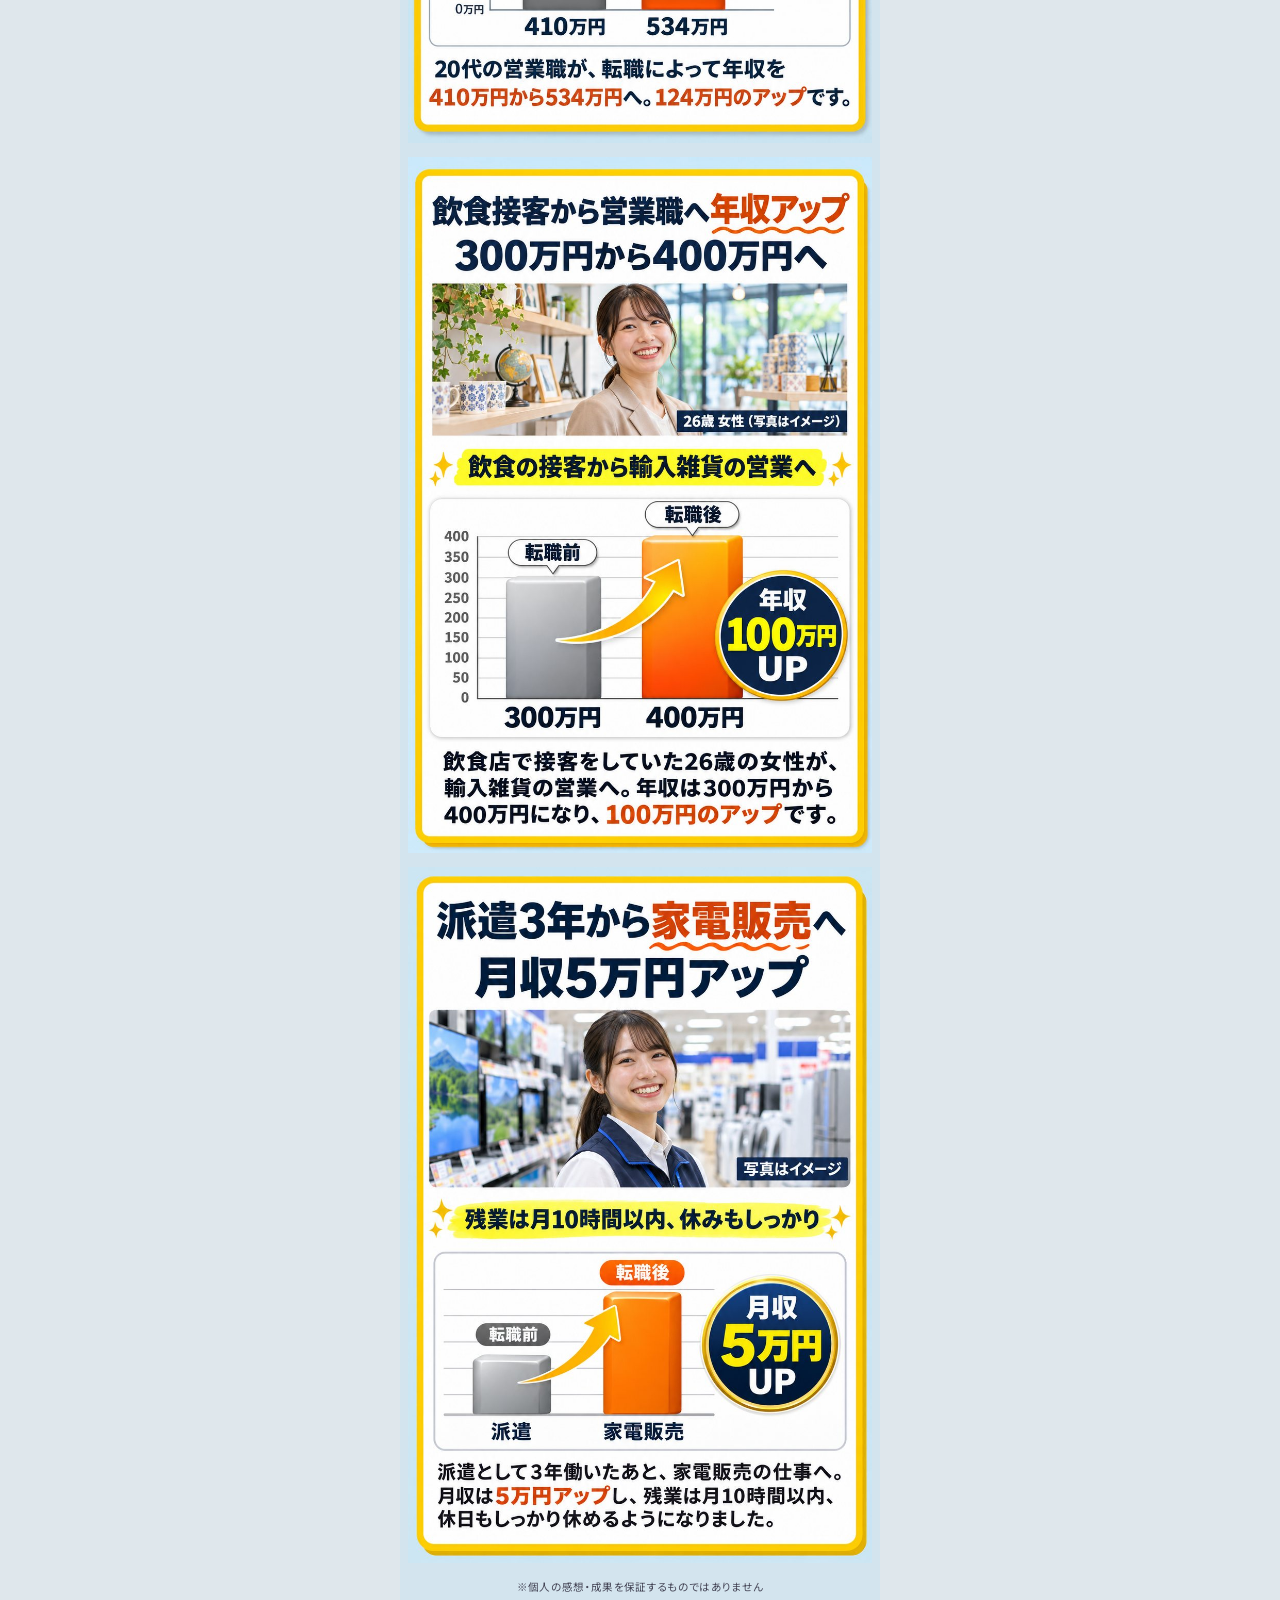
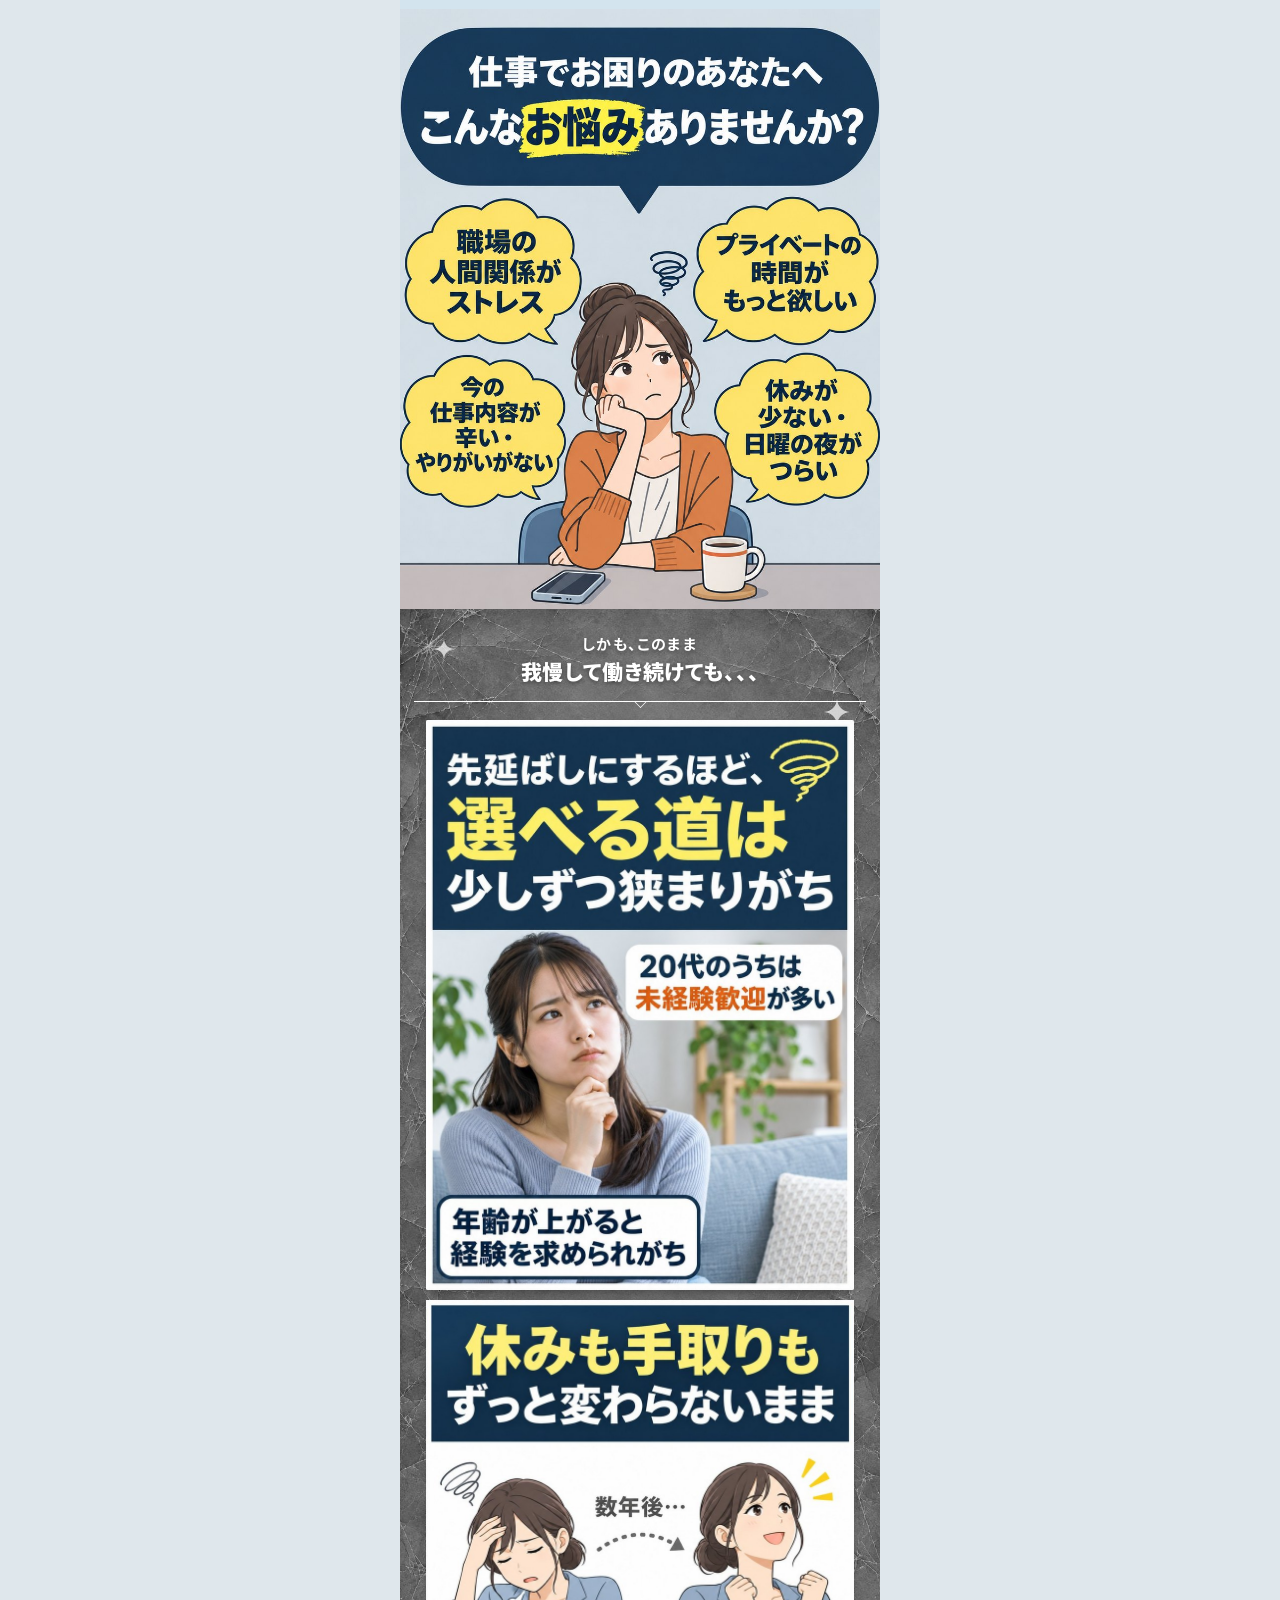
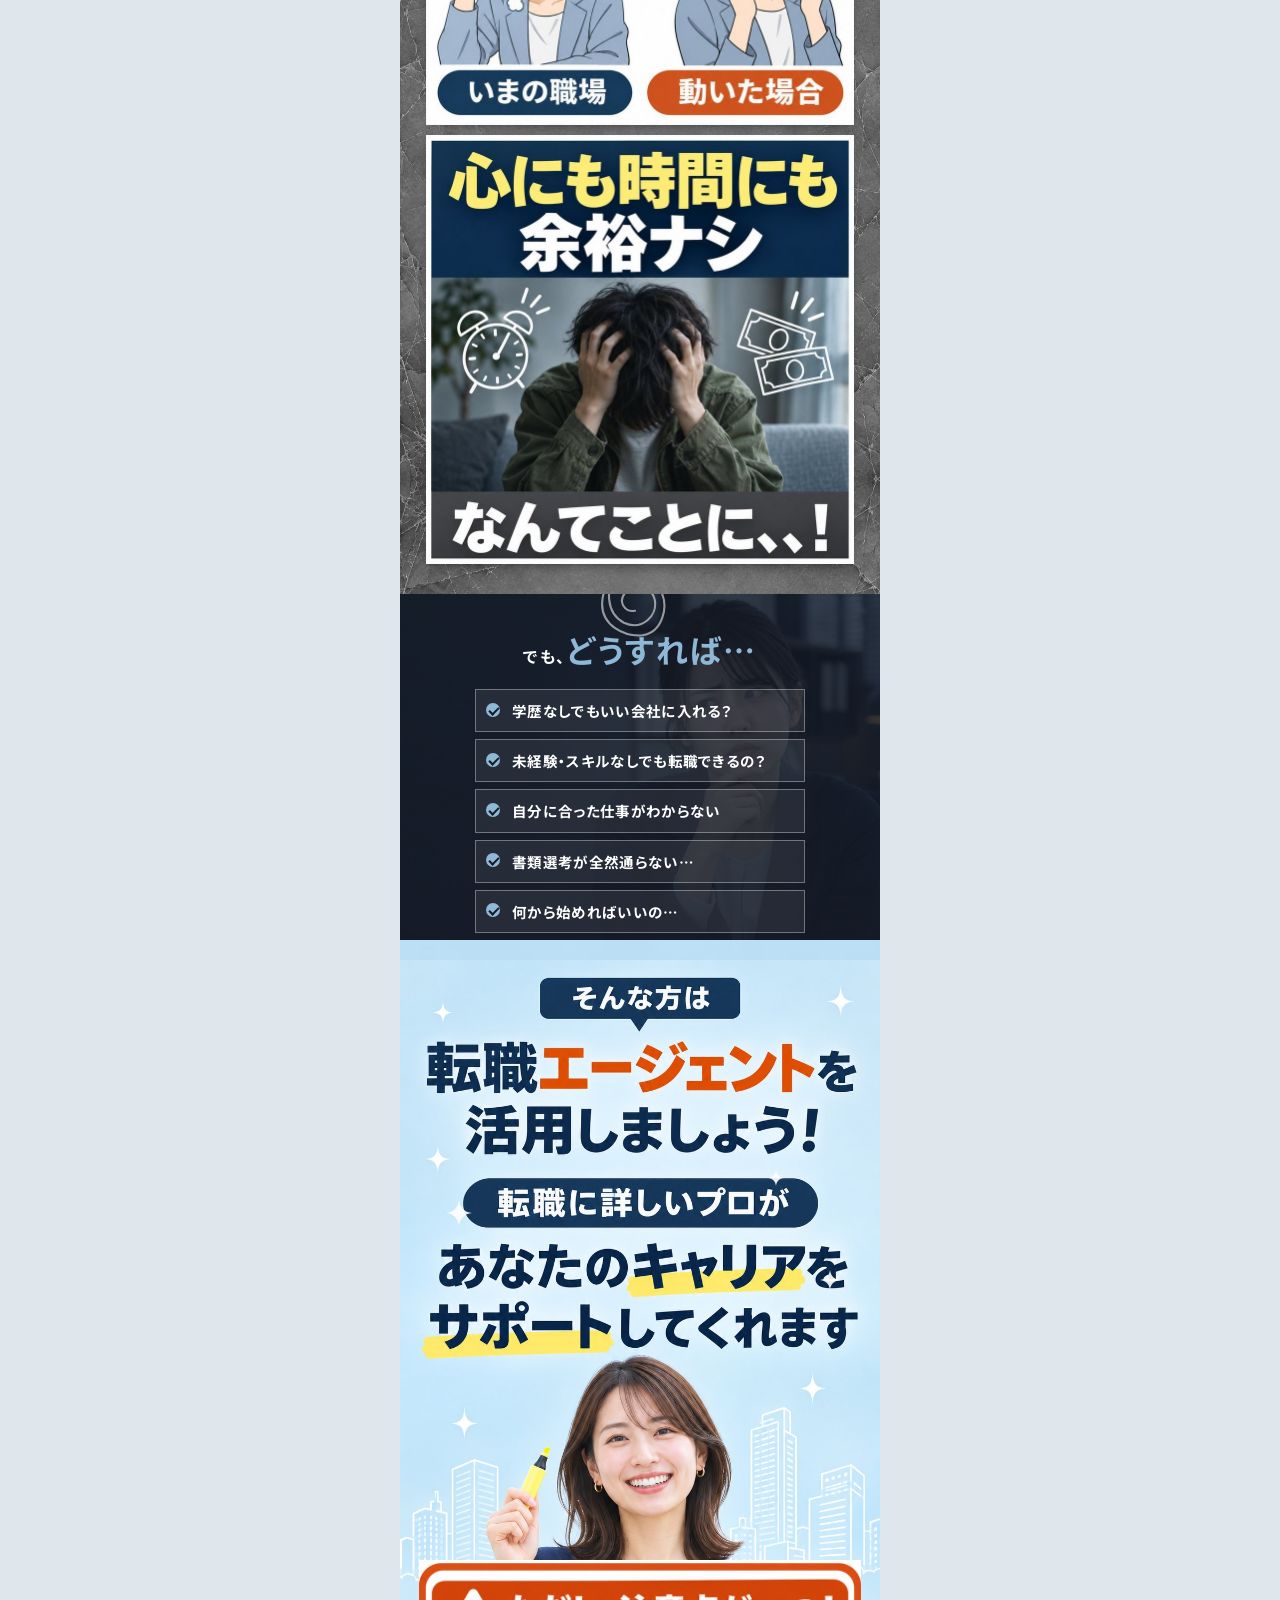
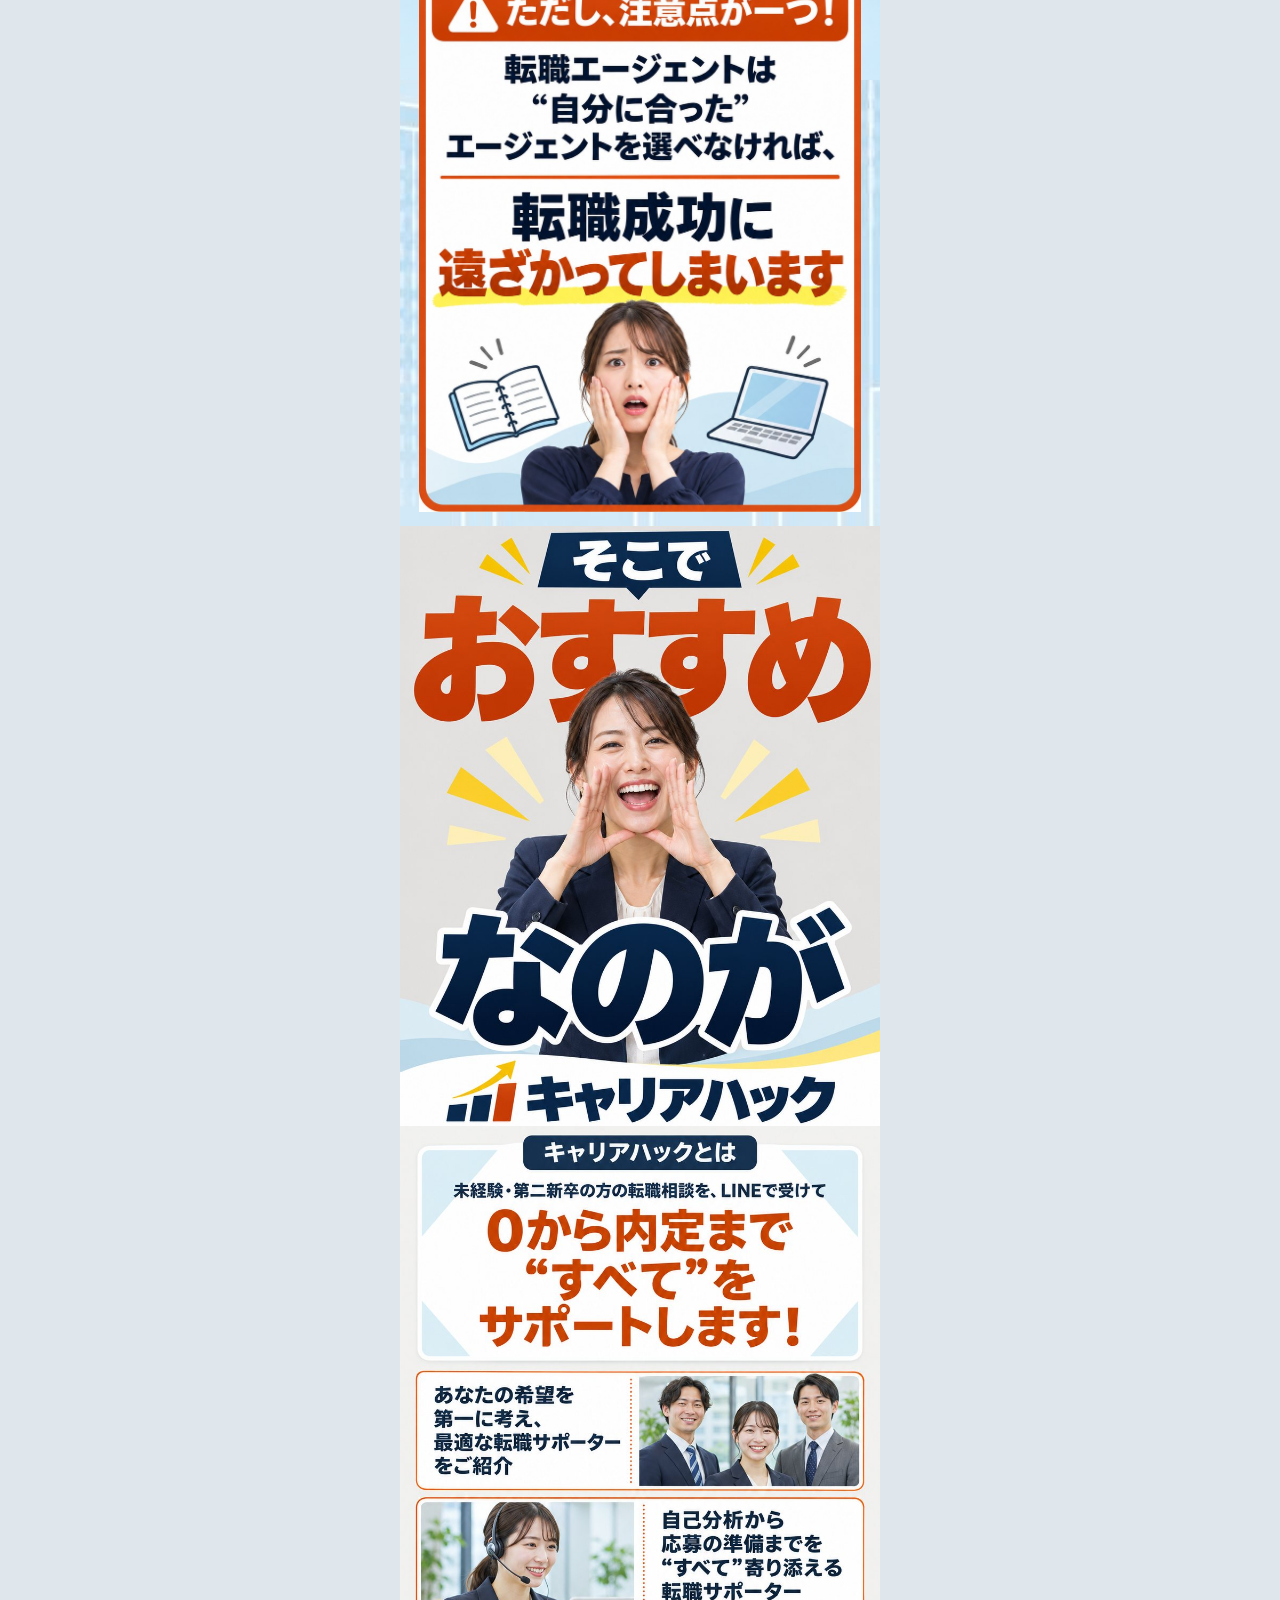
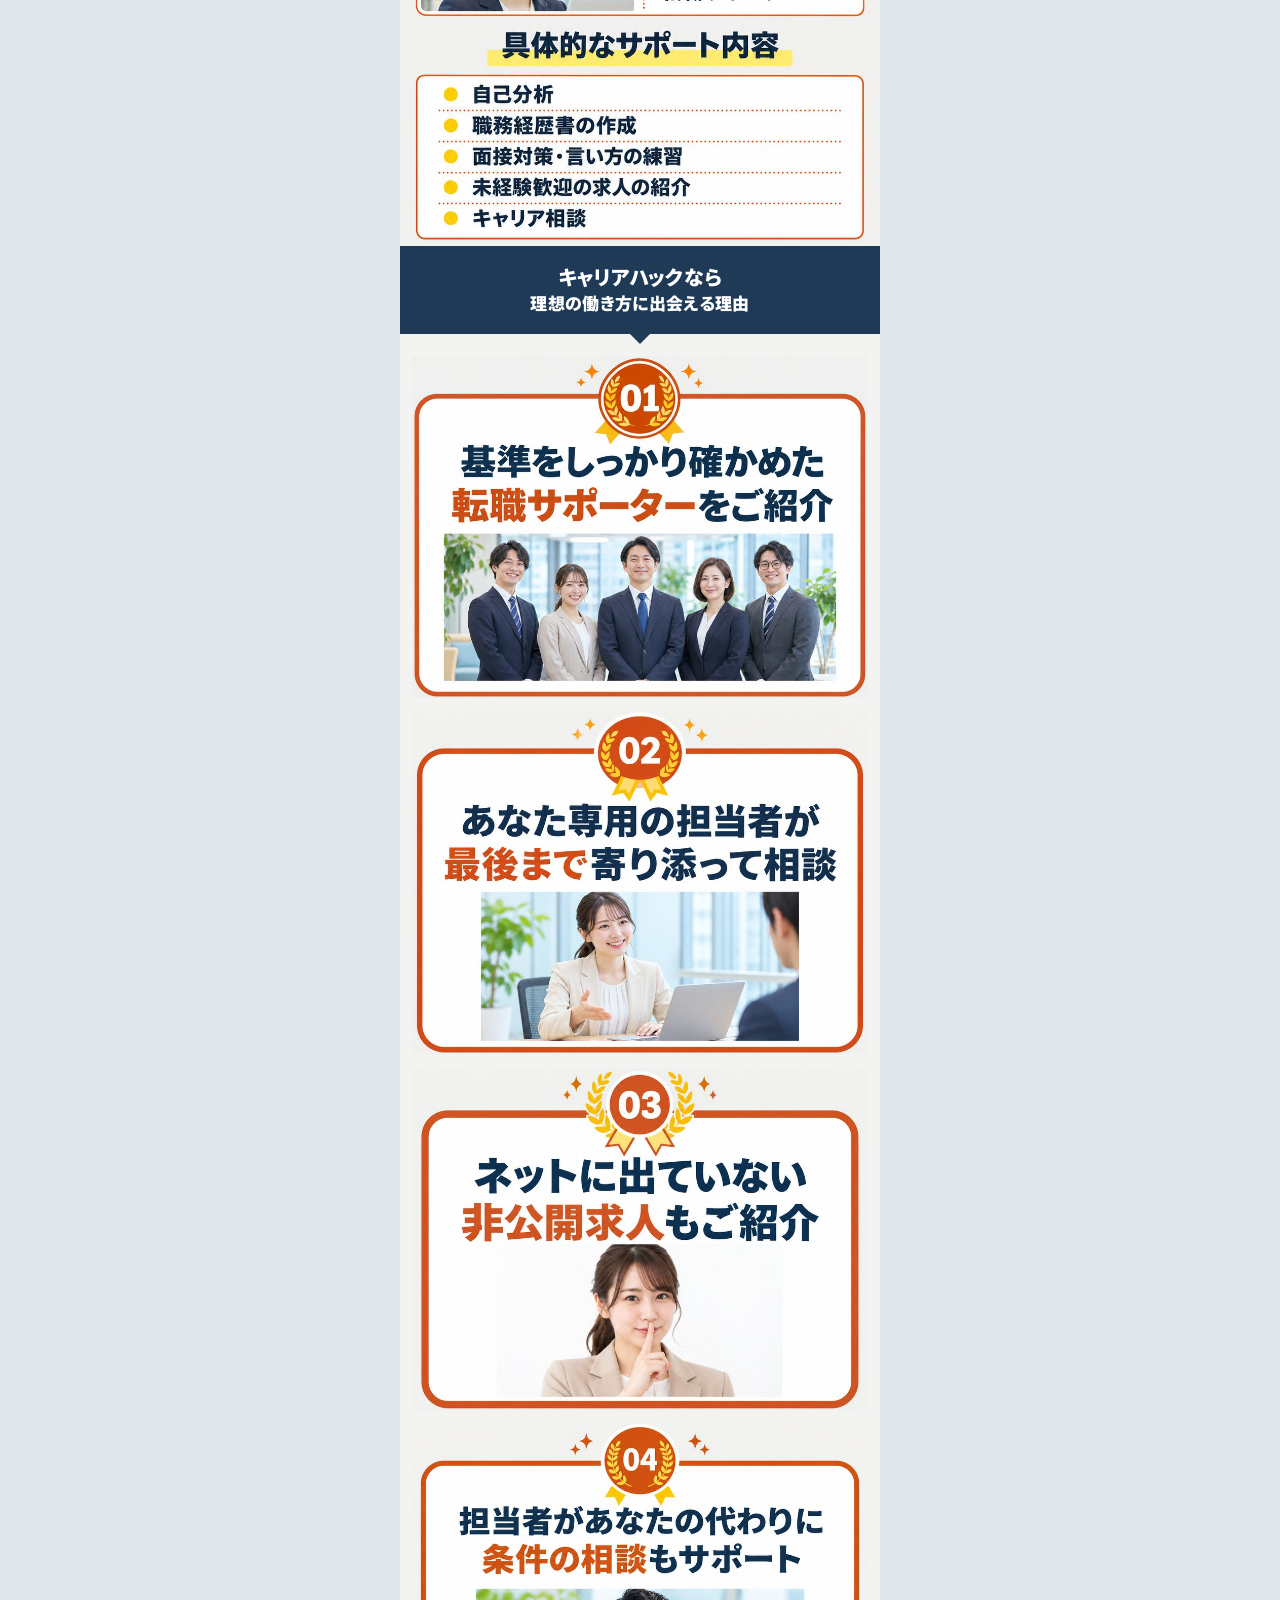
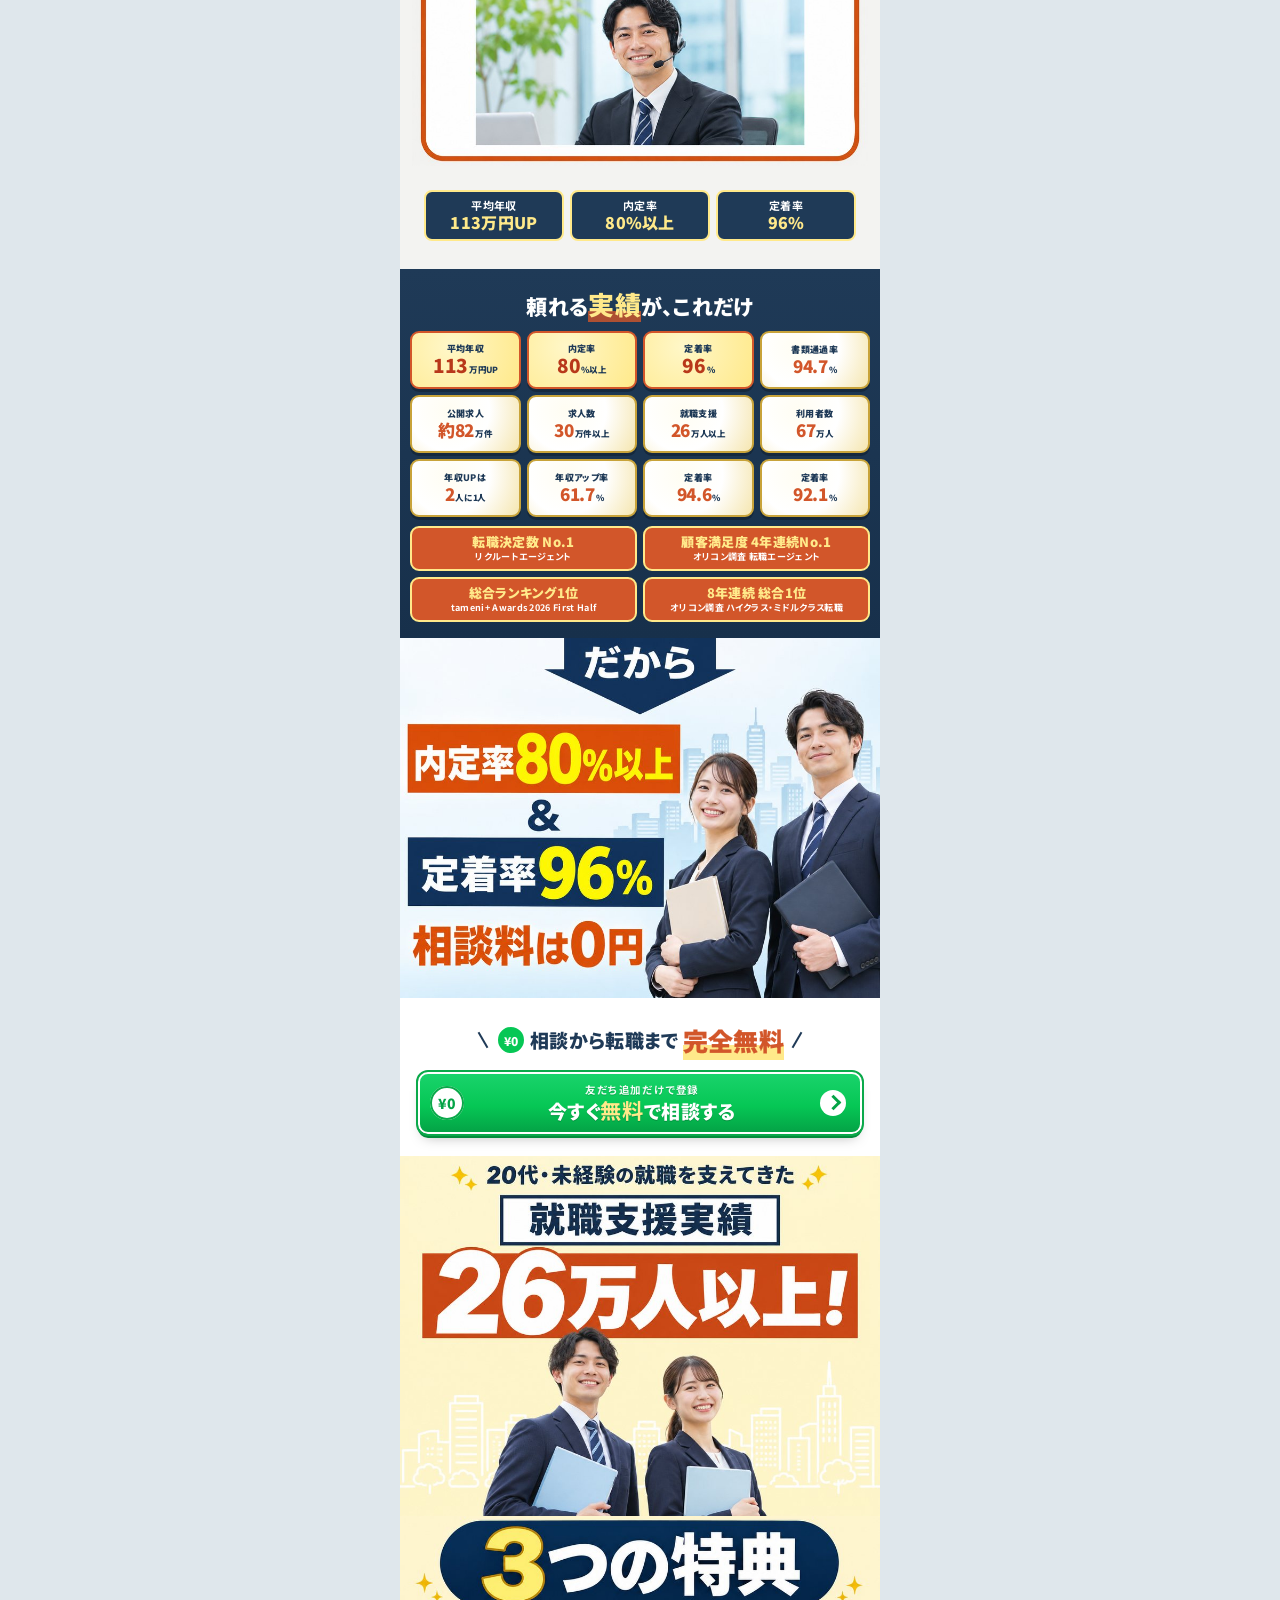
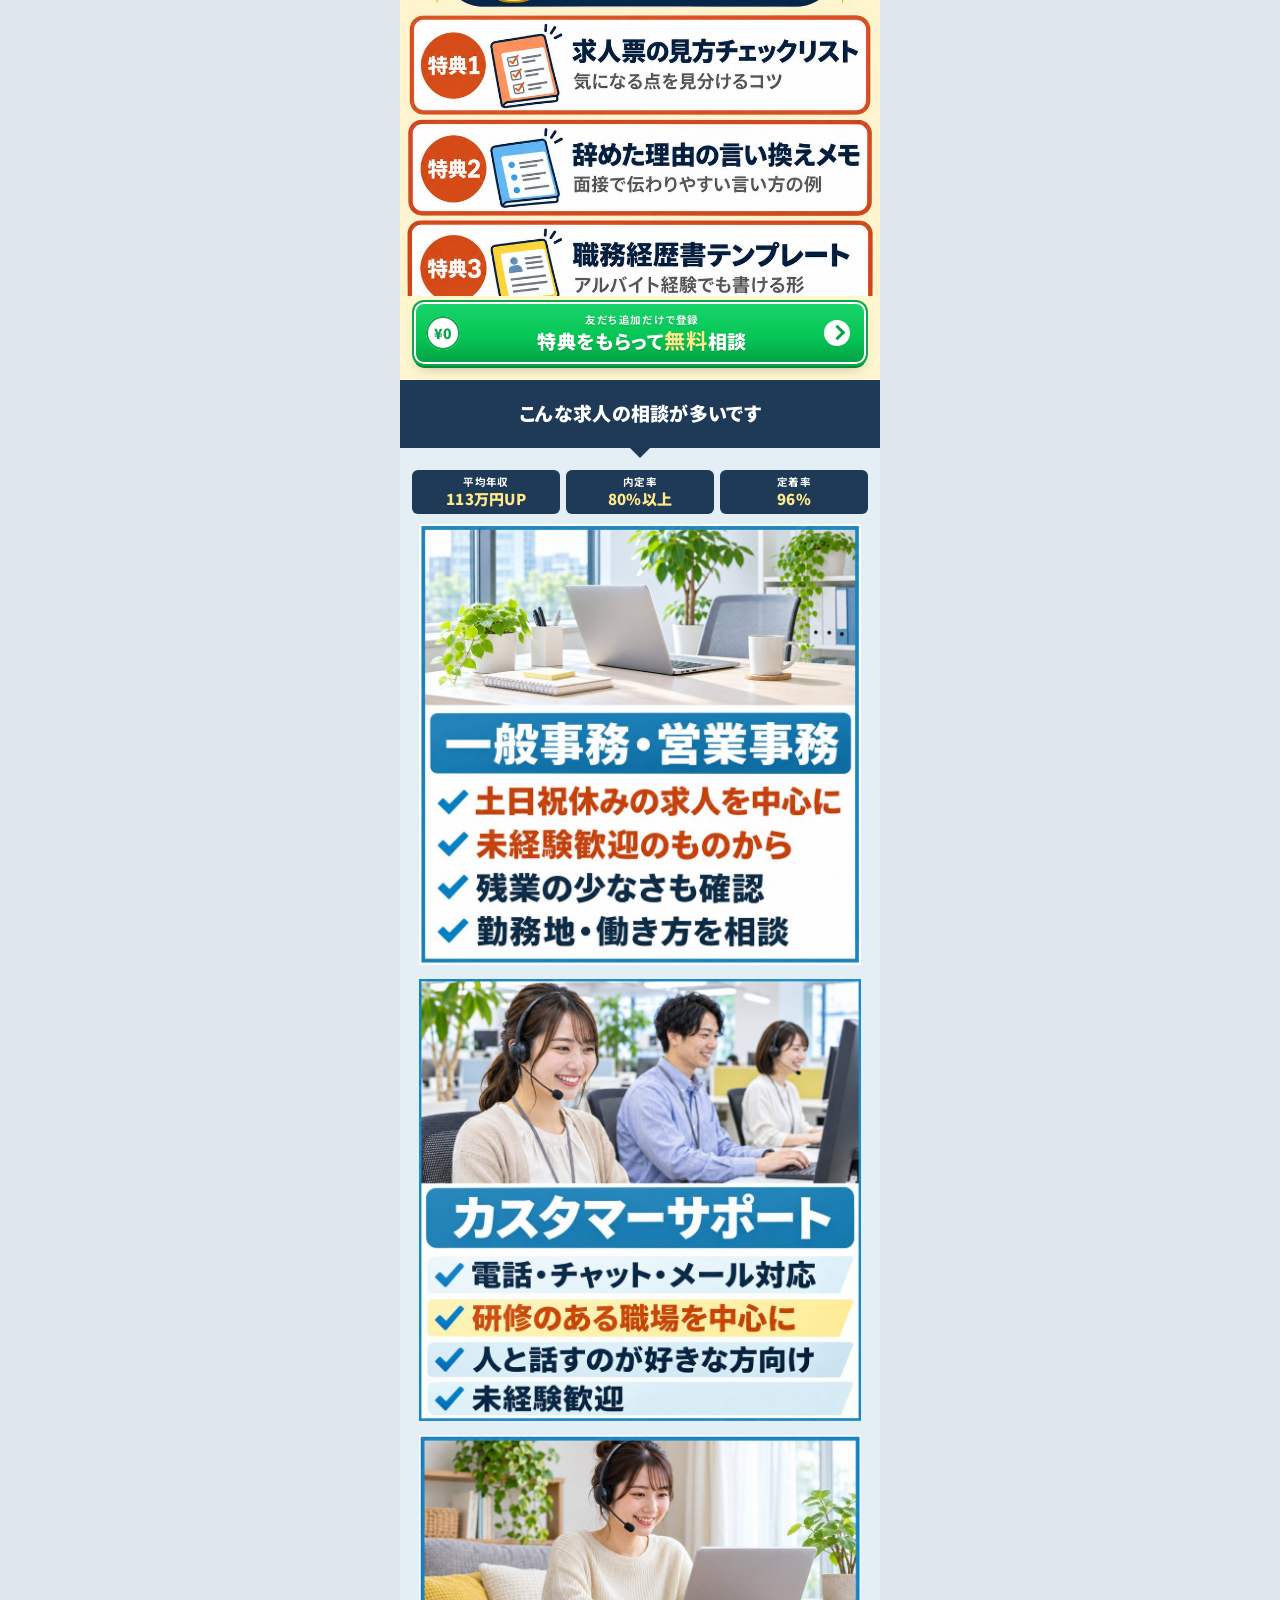
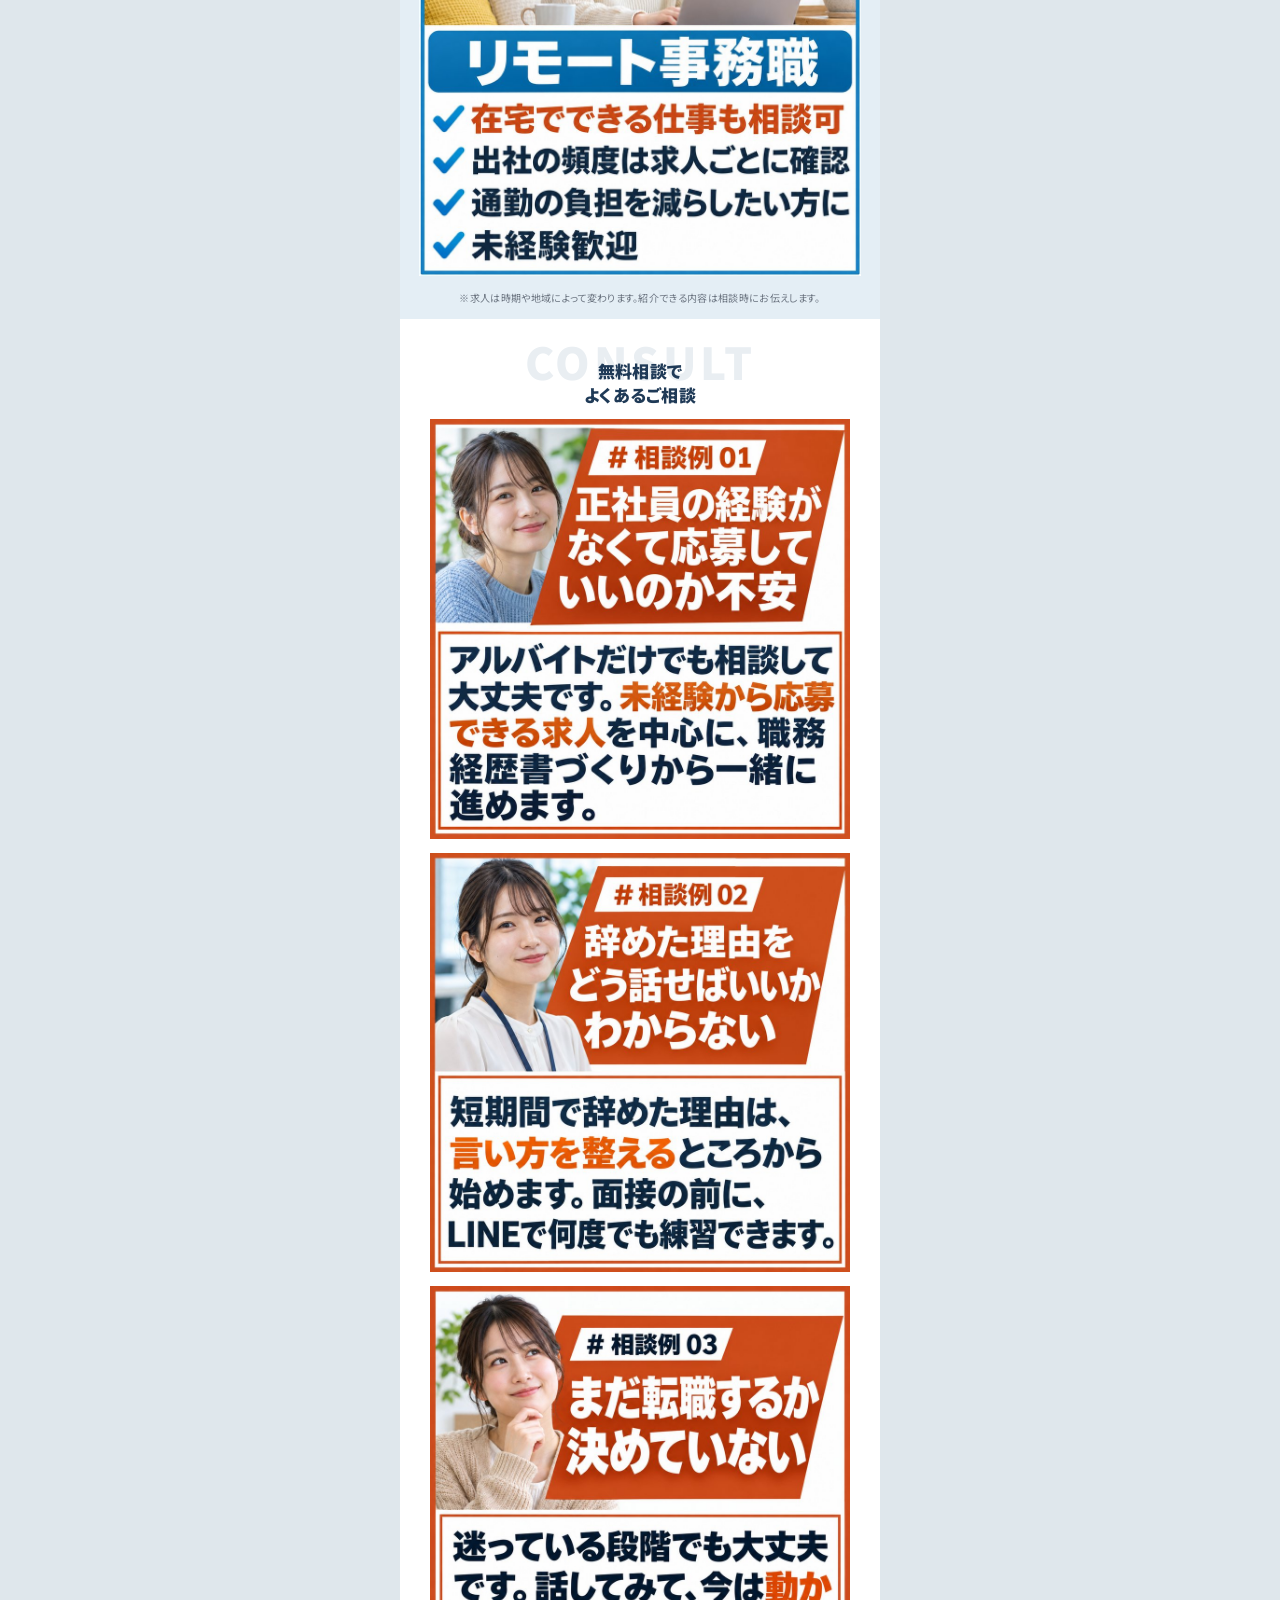
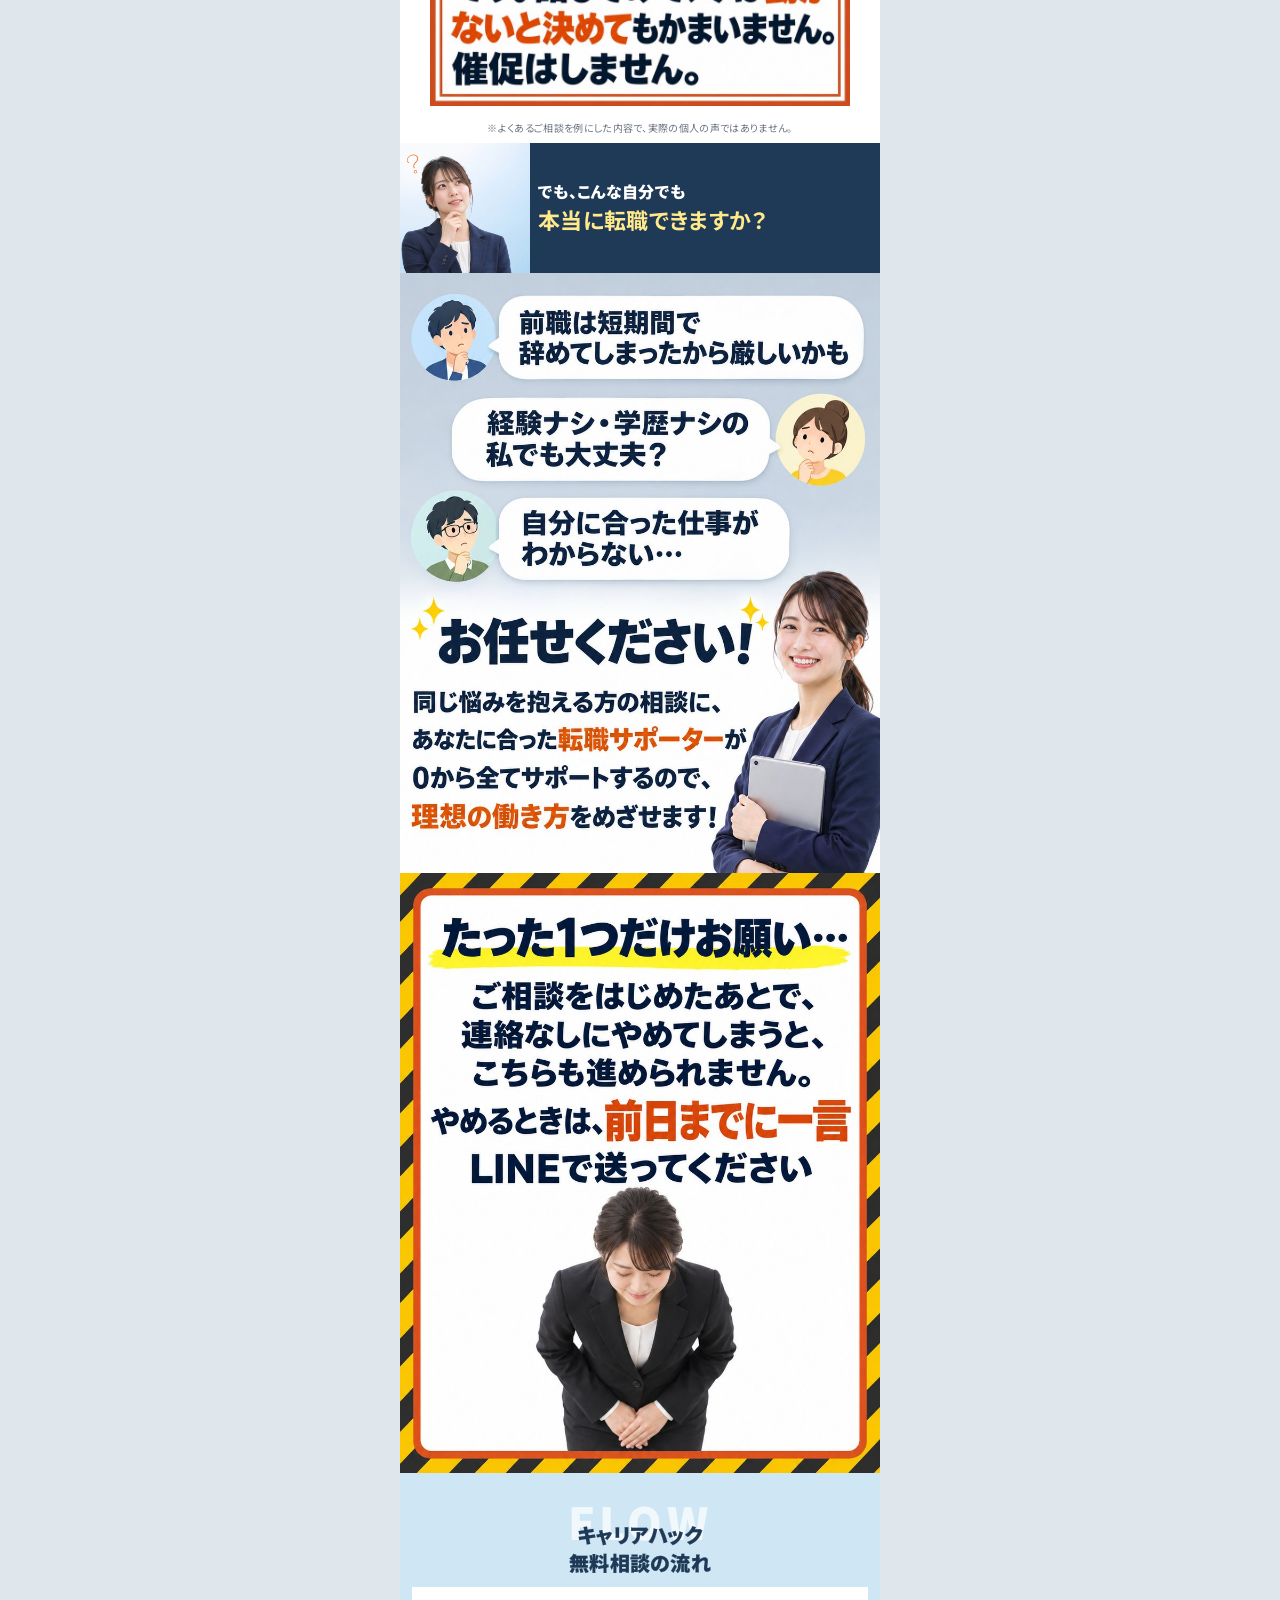
==== commit 158c561f: "v2 round8: cracked-paper dark texture (GPT), FV person/medals, square voice & job cards" ====
--- a/docs/v2/index.html
+++ b/docs/v2/index.html
@@ -70,10 +70,10 @@
 
 <!-- 5 暗転 -->
 <section class="dark"><i class="sp s1"></i><i class="sp s2"></i>
-  <p class="dk-lead">しかも、このまま<br>我慢して働き続けても、、、</p>
-  <img class="secimg dk" src="img/sec_dark1.jpg" width="900" height="1200" alt="先延ばしにするほど、選べる道は少しずつ狭まりがち。20代のうちは未経験歓迎が多い。年齢が上がると経験を求められがち。" loading="lazy">
-  <img class="secimg dk" src="img/sec_dark2.jpg" width="900" height="900" alt="休みも手取りもずっと変わらないまま。数年後…。いまの職場／動いた場合。" loading="lazy">
-  <img class="secimg dk" src="img/sec_dark3.jpg" width="900" height="900" alt="心にも時間にも余裕ナシ。なんてことに、、！" loading="lazy">
+  <p class="dk-lead"><span class="l1">しかも、このまま</span><br><span class="l2">我慢して働き続けても、、、</span></p>
+  <img class="secimg dk" src="img/sec_dark1.jpg" width="872" height="1162" alt="先延ばしにするほど、選べる道は少しずつ狭まりがち。20代のうちは未経験歓迎が多い。年齢が上がると経験を求められがち。" loading="lazy">
+  <img class="secimg dk" src="img/sec_dark2.jpg" width="860" height="854" alt="休みも手取りもずっと変わらないまま。数年後…。いまの職場／動いた場合。" loading="lazy">
+  <img class="secimg dk" src="img/sec_dark3.jpg" width="858" height="860" alt="心にも時間にも余裕ナシ。なんてことに、、！" loading="lazy">
 </section>
 
 <!-- 6 どうすれば／エージェント -->
@@ -153,18 +153,18 @@
 <section class="jobs">
   <h2 class="jb-h">こんな求人の相談が多いです</h2>
   <ul class="jb-chips"><li>平均年収<b>113万円UP</b></li><li>内定率<b>80%以上</b></li><li>定着率<b>96%</b></li></ul>
-    <img class="cardimg jobimg" src="img/sec_job1.jpg" width="900" height="1125" alt="一般事務・営業事務：土日祝休みの求人を中心に／未経験歓迎のものから／残業の少なさも確認／勤務地・働き方を相談" loading="lazy">
-  <img class="cardimg jobimg" src="img/sec_job2.jpg" width="900" height="1125" alt="カスタマーサポート：電話・チャット・メール対応／研修のある職場を中心に／人と話すのが好きな方向け／未経験歓迎" loading="lazy">
-  <img class="cardimg jobimg" src="img/sec_job3.jpg" width="900" height="1125" alt="リモート事務職：在宅でできる仕事も相談可／出社の頻度は求人ごとに確認／通勤の負担を減らしたい方に／未経験歓迎" loading="lazy">
+    <img class="cardimg jobimg" src="img/sec_job1.jpg" width="900" height="900" alt="一般事務・営業事務：土日祝休みの求人を中心に／未経験歓迎のものから／残業の少なさも確認／勤務地・働き方を相談" loading="lazy">
+  <img class="cardimg jobimg" src="img/sec_job2.jpg" width="900" height="900" alt="カスタマーサポート：電話・チャット・メール対応／研修のある職場を中心に／人と話すのが好きな方向け／未経験歓迎" loading="lazy">
+  <img class="cardimg jobimg" src="img/sec_job3.jpg" width="900" height="900" alt="リモート事務職：在宅でできる仕事も相談可／出社の頻度は求人ごとに確認／通勤の負担を減らしたい方に／未経験歓迎" loading="lazy">
   <p class="note c">※求人は時期や地域によって変わります。紹介できる内容は相談時にお伝えします。</p>
 </section>
 
 <!-- 11 声（相談例） -->
 <section class="voices">
   <h2 class="vc-h"><small>CONSULT</small>無料相談で<br>よくあるご相談</h2>
-    <img class="cardimg" src="img/card_voice1.jpg" width="900" height="1200" alt="相談例01：正社員の経験がなくて応募していいのか不安。アルバイトだけでも相談して大丈夫です。未経験から応募できる求人を中心に、職務経歴書づくりから一緒に進めます。" loading="lazy">
-  <img class="cardimg" src="img/card_voice2.jpg" width="900" height="1200" alt="相談例02：辞めた理由をどう話せばいいかわからない。短期間で辞めた理由は、言い方を整えるところから始めます。面接の前に、LINEで何度でも練習できます。" loading="lazy">
-  <img class="cardimg" src="img/card_voice3.jpg" width="900" height="1200" alt="相談例03：まだ転職するか決めていない。迷っている段階でも大丈夫です。話してみて、今は動かないと決めてもかまいません。催促はしません。" loading="lazy">
+    <img class="cardimg" src="img/card_voice1.jpg" width="900" height="900" alt="相談例01：正社員の経験がなくて応募していいのか不安。アルバイトだけでも相談して大丈夫です。未経験から応募できる求人を中心に、職務経歴書づくりから一緒に進めます。" loading="lazy">
+  <img class="cardimg" src="img/card_voice2.jpg" width="900" height="900" alt="相談例02：辞めた理由をどう話せばいいかわからない。短期間で辞めた理由は、言い方を整えるところから始めます。面接の前に、LINEで何度でも練習できます。" loading="lazy">
+  <img class="cardimg" src="img/card_voice3.jpg" width="900" height="900" alt="相談例03：まだ転職するか決めていない。迷っている段階でも大丈夫です。話してみて、今は動かないと決めてもかまいません。催促はしません。" loading="lazy">
   <p class="note c">※よくあるご相談を例にした内容で、実際の個人の声ではありません。</p>
 </section>
 
--- a/docs/v2/style.css
+++ b/docs/v2/style.css
@@ -413,7 +413,7 @@
 .badge{right:-2px;top:6px;width:104px;height:104px;background:radial-gradient(circle at 30% 25%,#2f5a86,var(--navy) 65%);border:3px solid #fff;box-shadow:0 0 0 2px var(--navy),0 6px 10px -4px rgba(0,0,0,.4);transform:rotate(-6deg)}
 .badge u{position:absolute;left:8px;bottom:-9px;width:0;height:0;border:9px solid transparent;border-top-color:var(--navy);border-bottom:0;transform:rotate(25deg)}
 /* 暗転 */
-.dark{background:linear-gradient(180deg,#e1e4e7 0,rgba(90,98,106,.6) 7%,rgba(40,48,58,.55) 100%),url(img/dark_texture.jpg) center/cover;position:relative}
+.dark{background:linear-gradient(180deg,#e1e4e7 0,rgba(90,98,106,.6) 7%,rgba(40,48,58,.55) 100%),url(img/dark_cracks2.jpg) center/cover;position:relative}
 .dk-card{border:3px solid #fff;box-shadow:0 8px 16px -8px rgba(0,0,0,.6)}
 .dk-h b{background:var(--ring) center/100% 100% no-repeat;padding:2px 12px;display:inline-block;color:#ffe98a}
 .how{position:relative;overflow:hidden}
@@ -508,7 +508,7 @@
 .reasons .cardimg{margin:0}
 .voices .cardimg{margin:0 0 16px}
 .voices{padding:20px 12px 8px}
-.dark{background:linear-gradient(180deg,#e1e4e7 0,rgba(110,110,110,.25) 8%,rgba(60,60,60,.35) 100%),#767676 url(img/dark_cracks.jpg) center/cover}
+.dark{background:linear-gradient(180deg,#e1e4e7 0,rgba(110,110,110,.25) 8%,rgba(60,60,60,.35) 100%),#767676 url(img/dark_cracks2.jpg) center/cover}
 .cases{padding:18px 4px 24px;gap:28px}
 
 /* ---- round 4: セクション画像（GPT生成・文字入り） ---- */
@@ -624,3 +624,22 @@
 .omakase .secimg,.stripe .secimg{width:94%;margin:0 auto}
 .omakase,.stripe{background:#fff}
 .tokuten .secimg{height:338px;object-fit:cover;object-position:50% 40%}
+
+/* ===== round 8 ===== */
+.dark{background:#6f6f6f url(img/dark_cracks2.jpg) center top/100% auto repeat-y}
+.dk-lead{position:relative;padding-bottom:16px;margin-bottom:18px;color:#fff}
+.dk-lead:after{content:'';position:absolute;left:4px;right:4px;bottom:0;height:1.5px;background:#fff}
+.dk-lead:before{content:'';position:absolute;left:50%;bottom:-6px;width:12px;height:12px;margin-left:-6px;background:#6f6f6f;border-right:1.5px solid #fff;border-bottom:1.5px solid #fff;transform:rotate(45deg) scale(.7);transform-origin:center}
+.dark .sp{opacity:.7}
+.dark .dk{box-shadow:0 6px 14px -6px rgba(0,0,0,.55)}
+.dk-lead .l1{font-size:15px;font-weight:700;letter-spacing:.08em}
+.dk-lead .l2{font-size:21px;font-weight:900;letter-spacing:.04em}
+.fv-img{width:300px;right:-6px;bottom:6px;-webkit-mask-image:linear-gradient(180deg,#000 80%,transparent 100%);mask-image:linear-gradient(180deg,#000 80%,transparent 100%)}
+.medals{bottom:16px}
+.voices{background:#fff}
+.voices .vc-h small{color:#e9eef2}
+.jobs .jobimg{width:92%;margin:0 auto 14px}
+.voices .cardimg{width:92%;margin:0 auto 14px}
+.omakase .secimg,.stripe .secimg{width:100%}
+.reasons .cardimg{width:100%}
+.tokuten .secimg{height:380px}
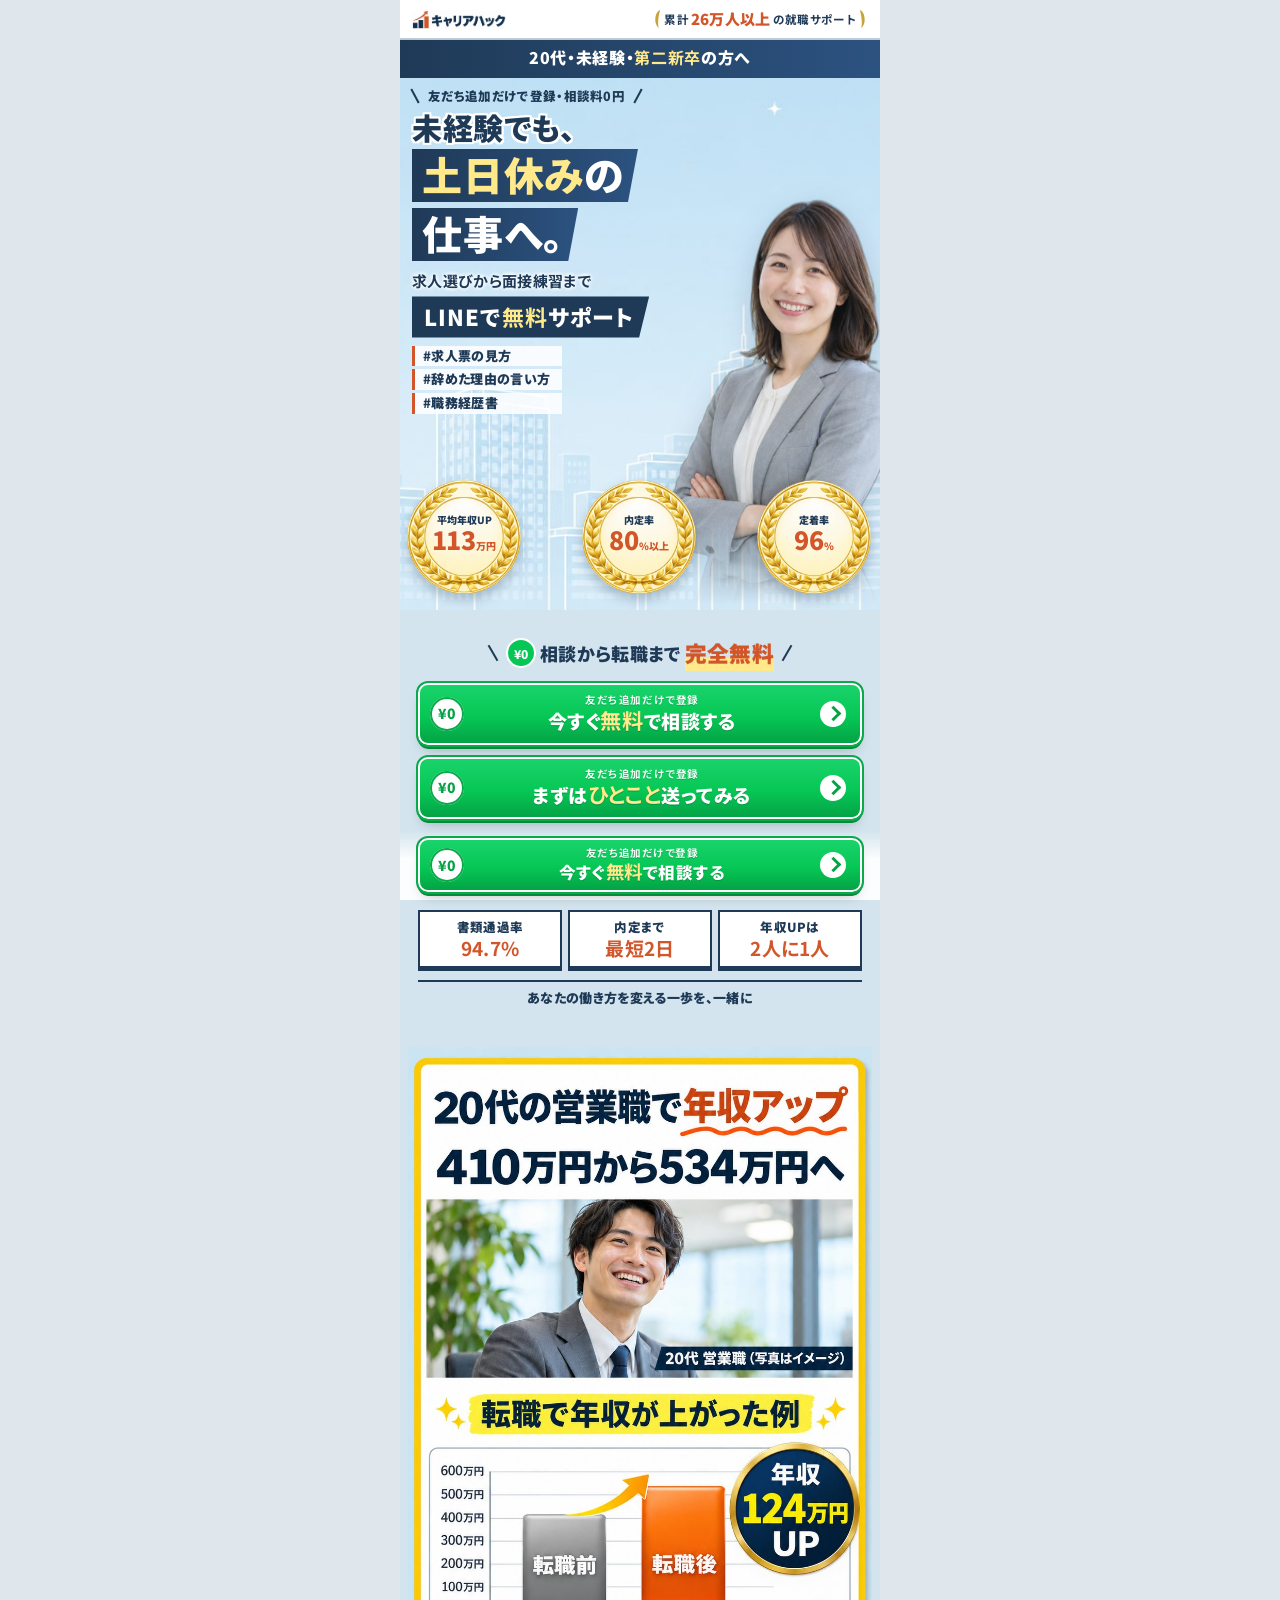
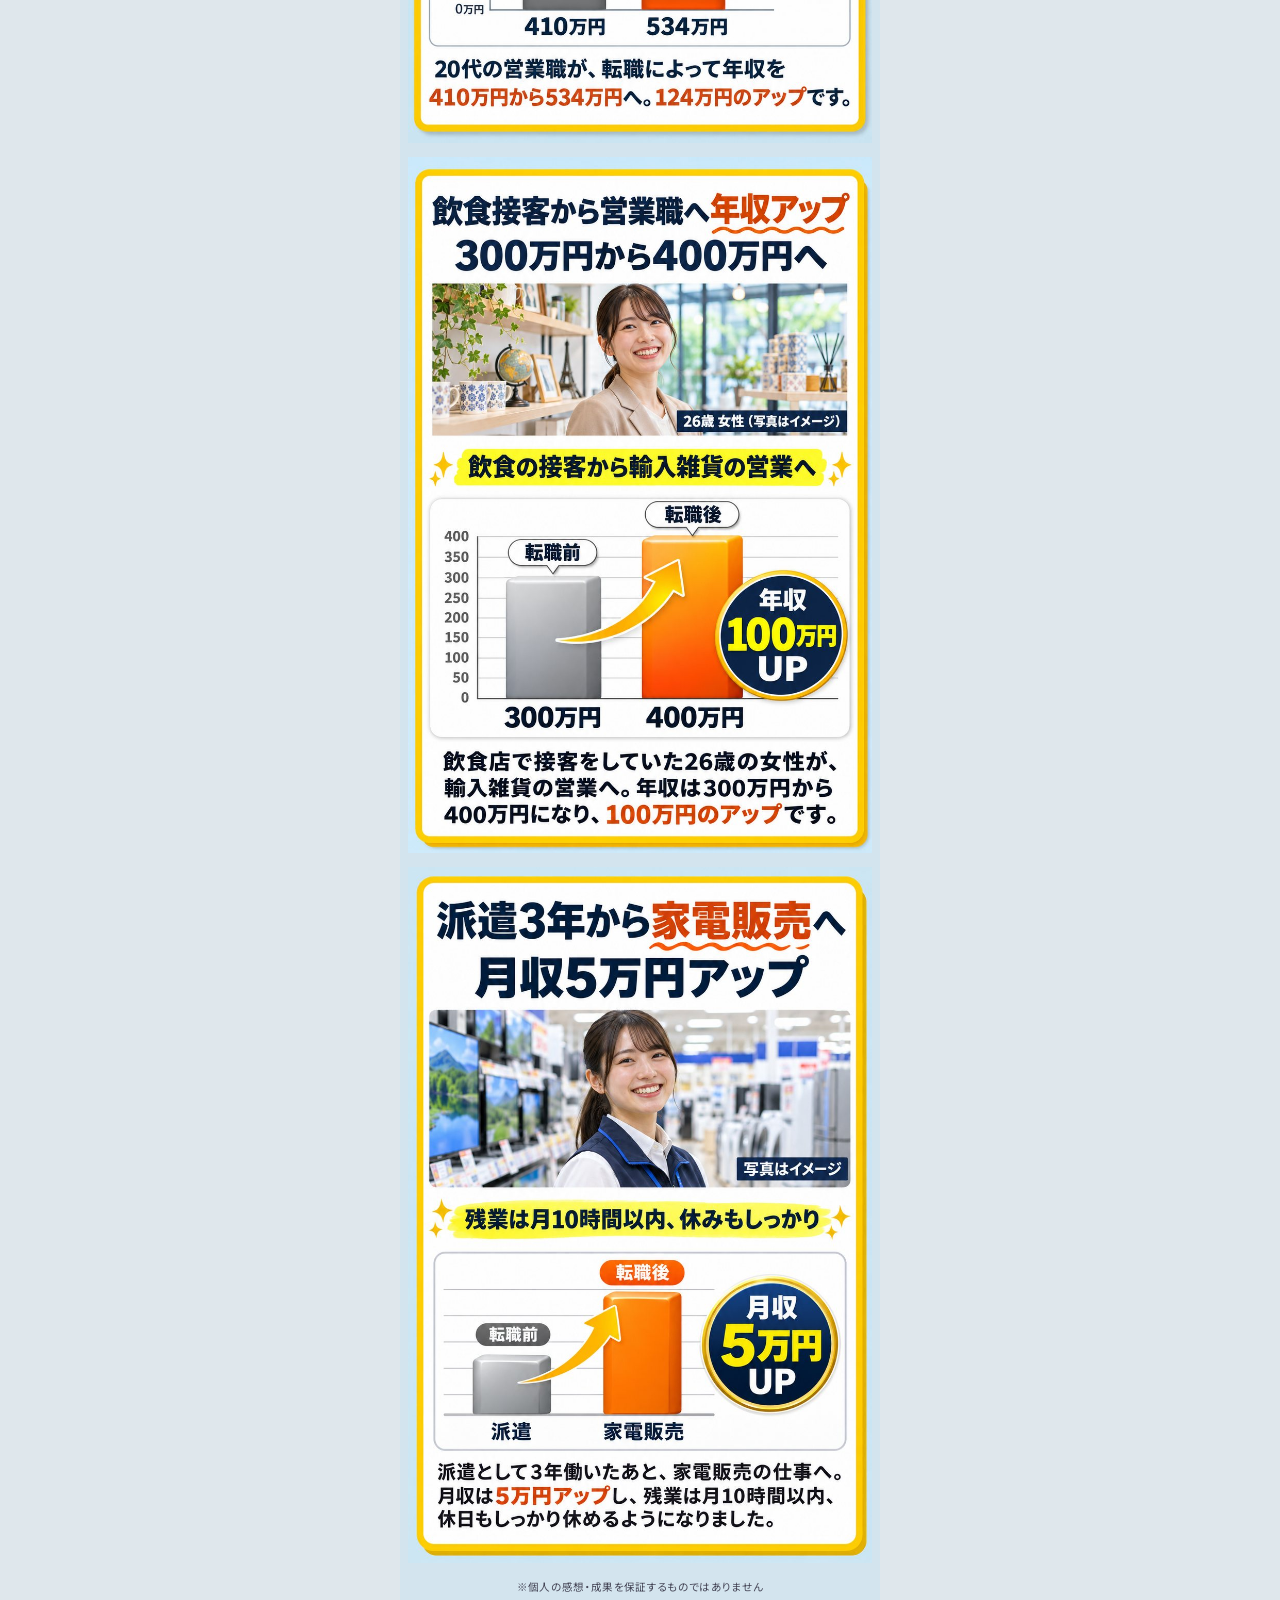
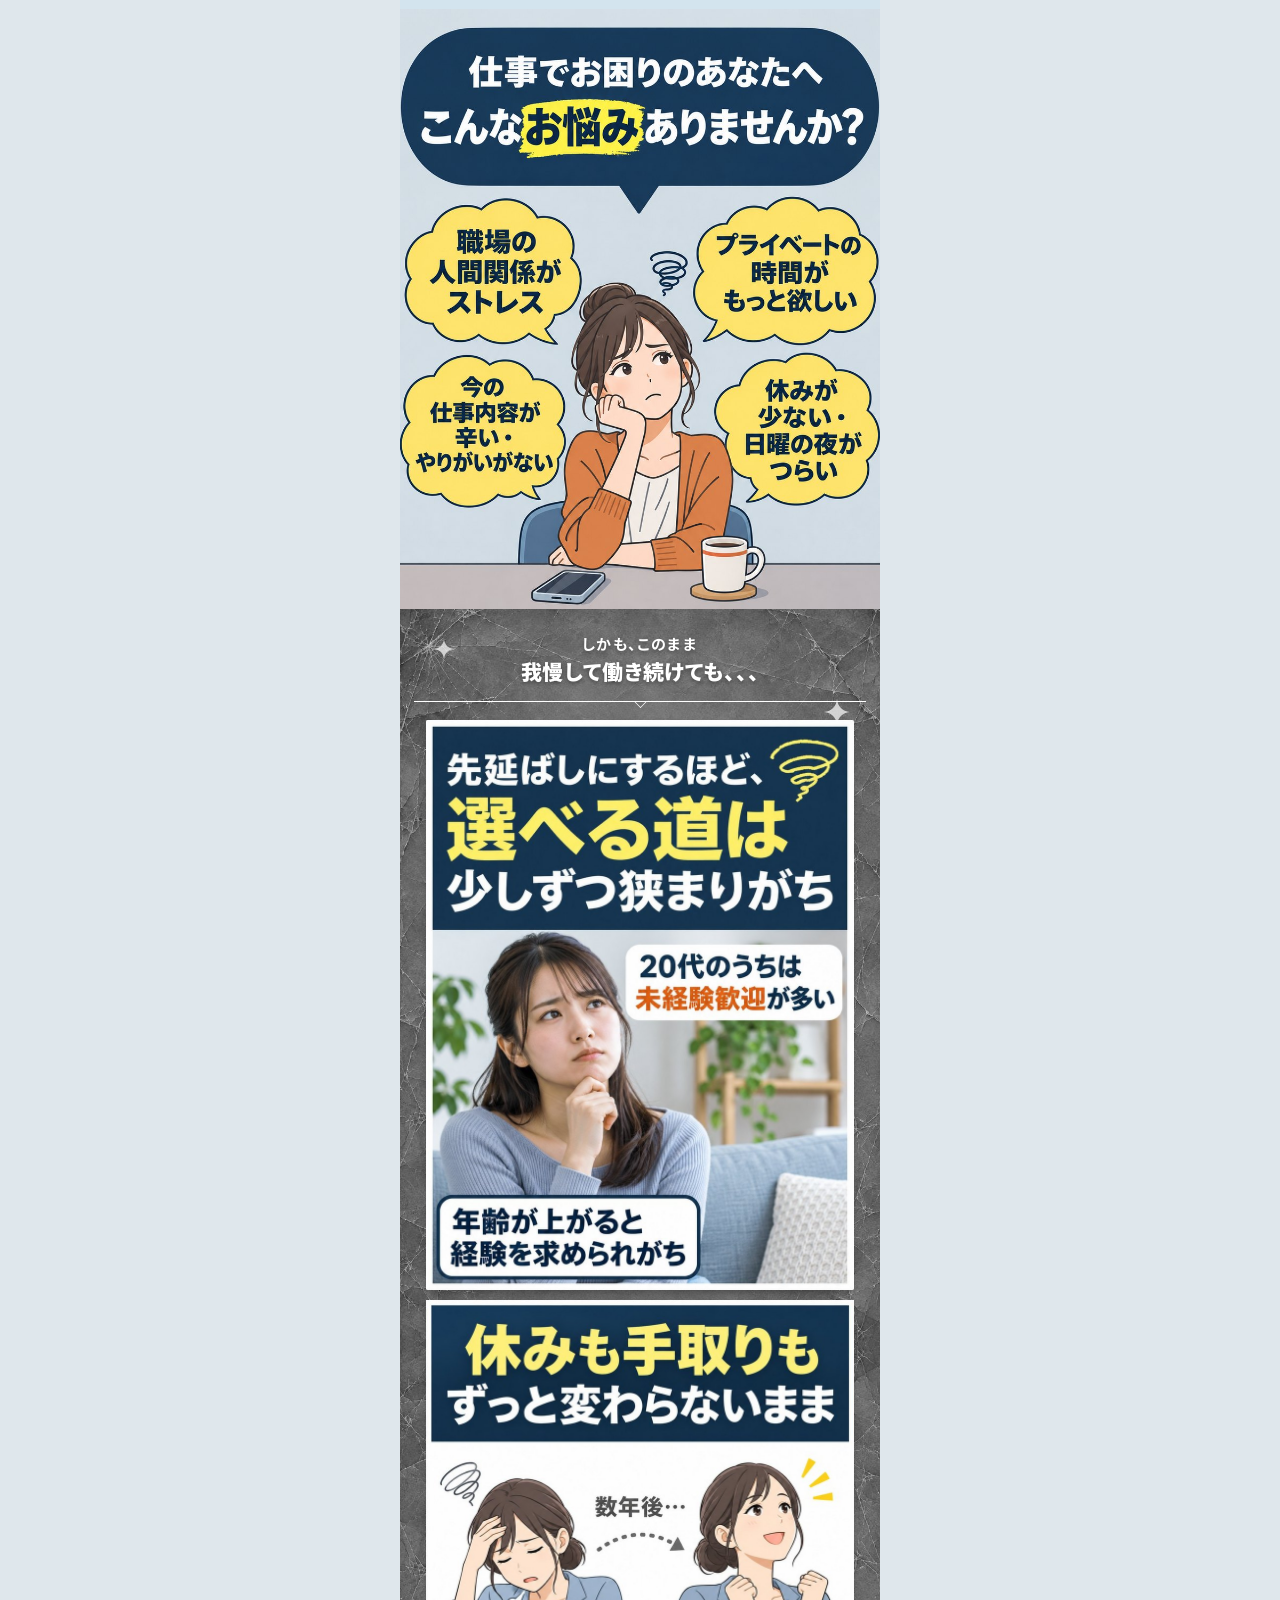
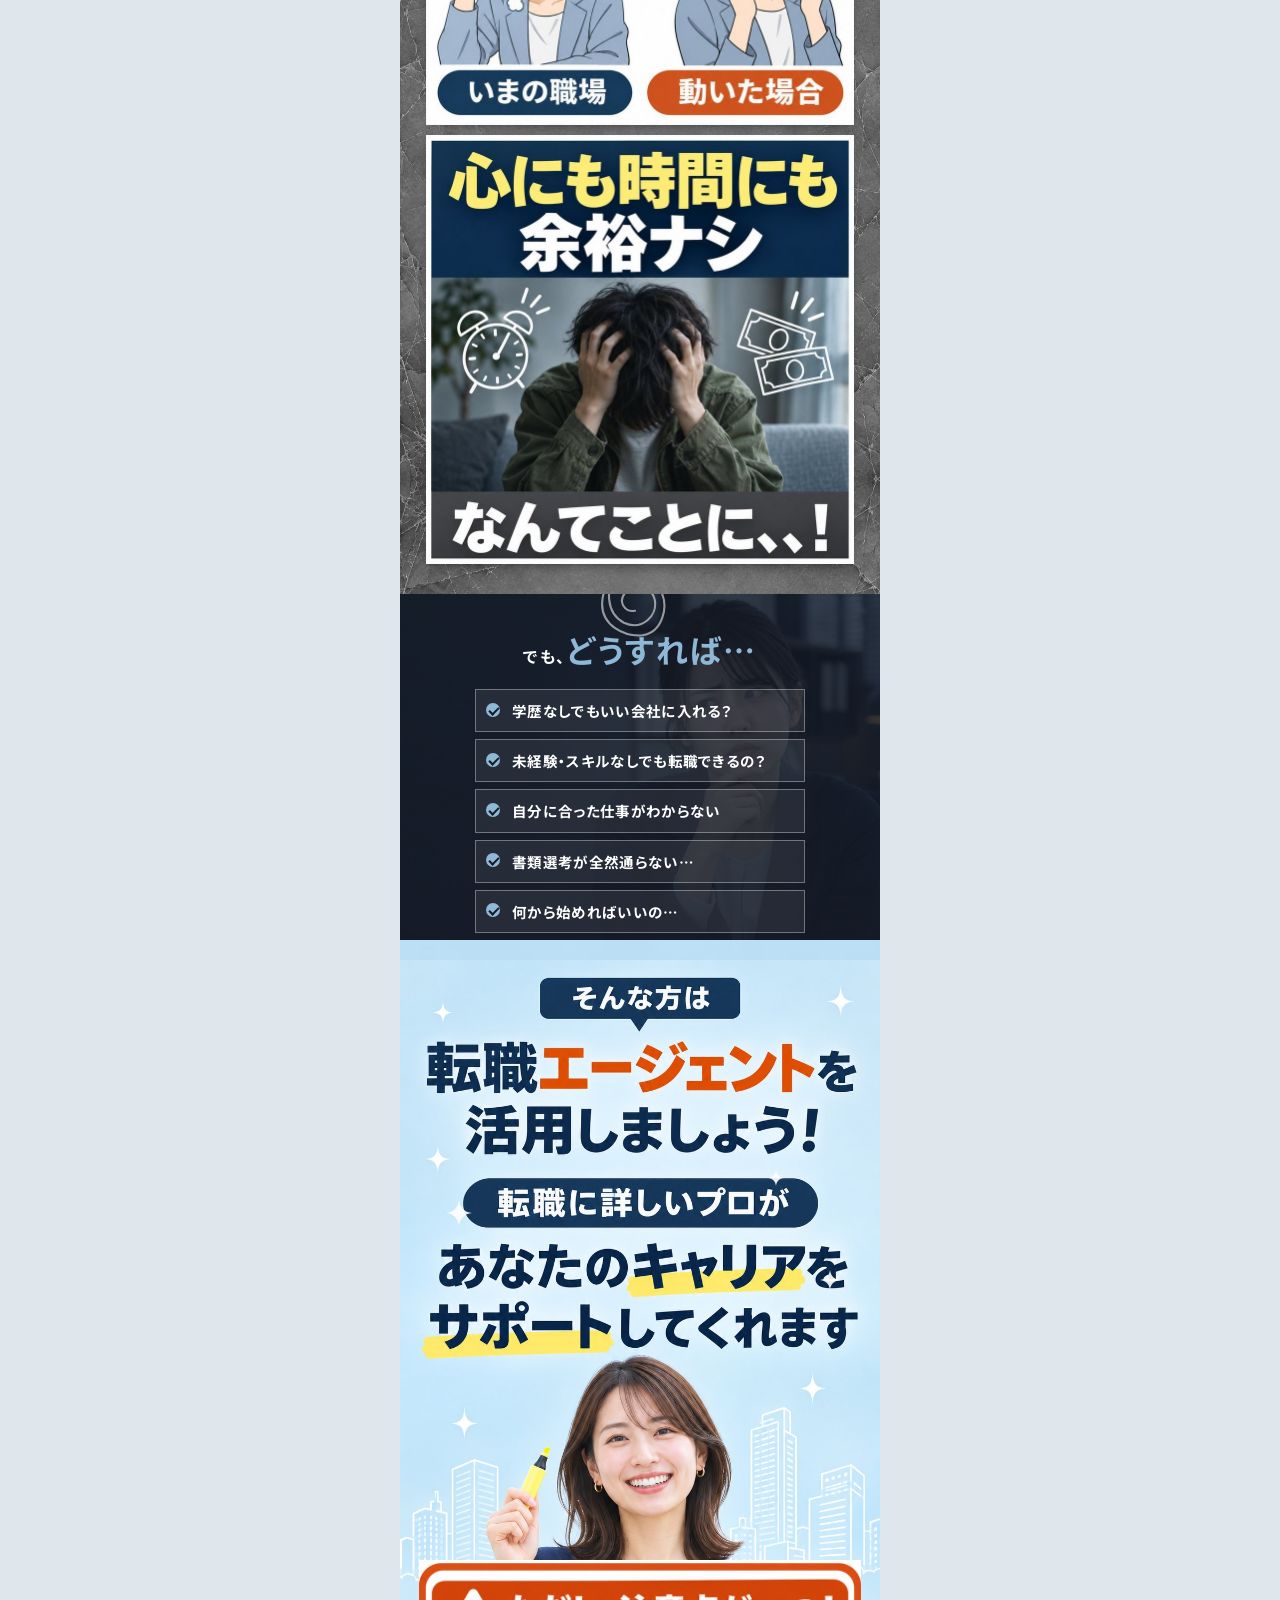
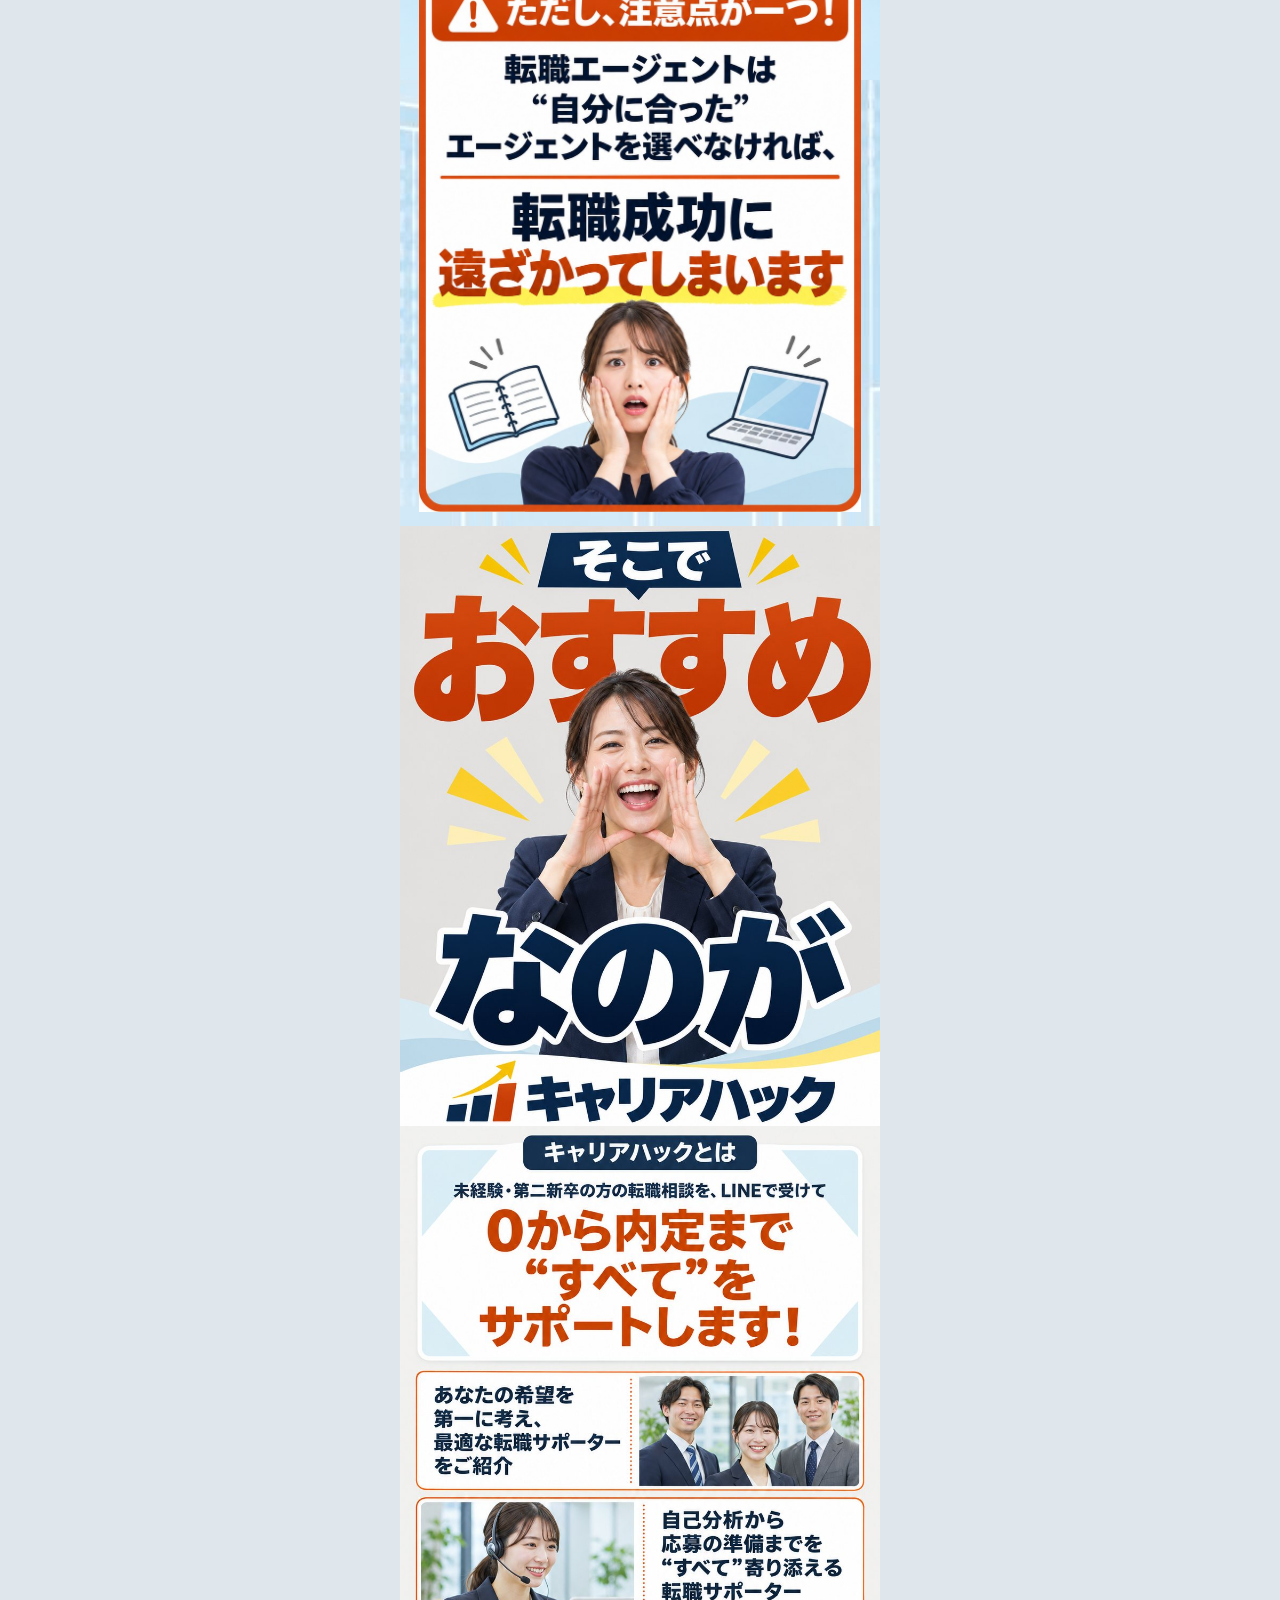
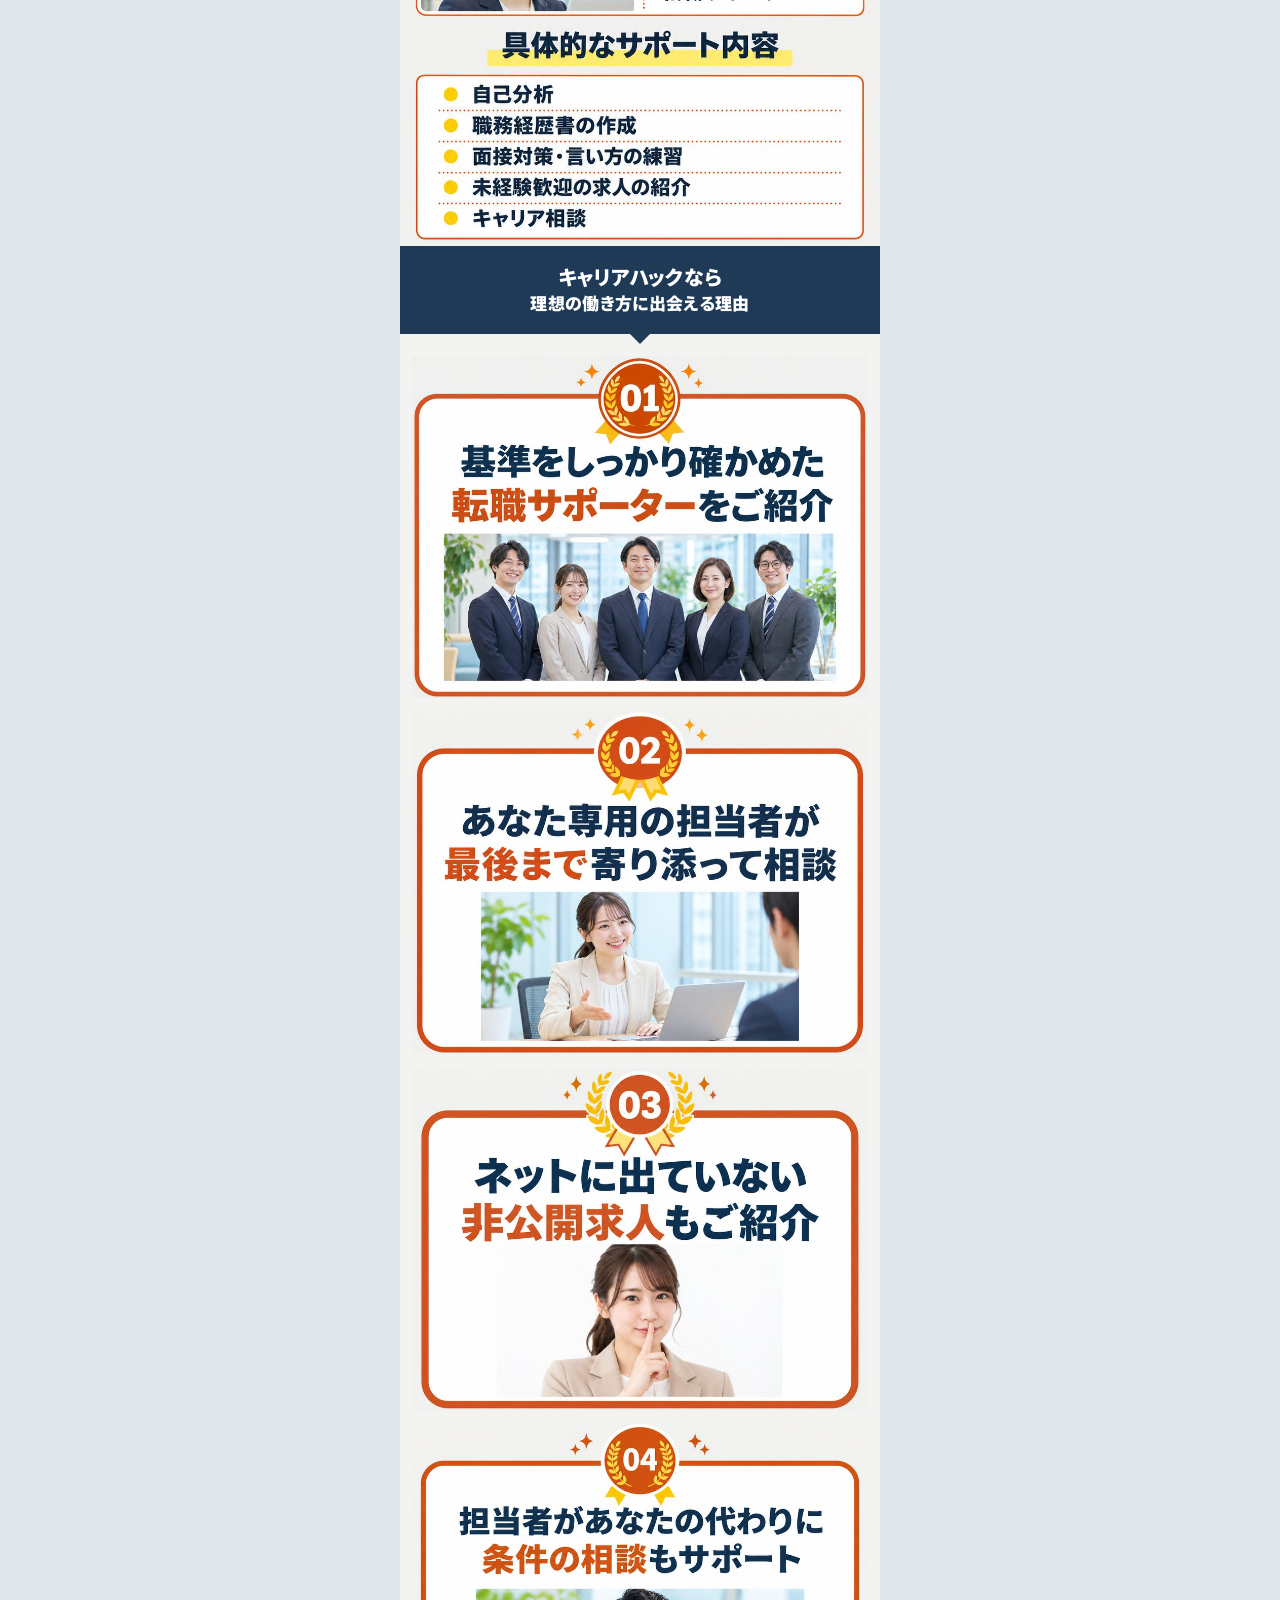
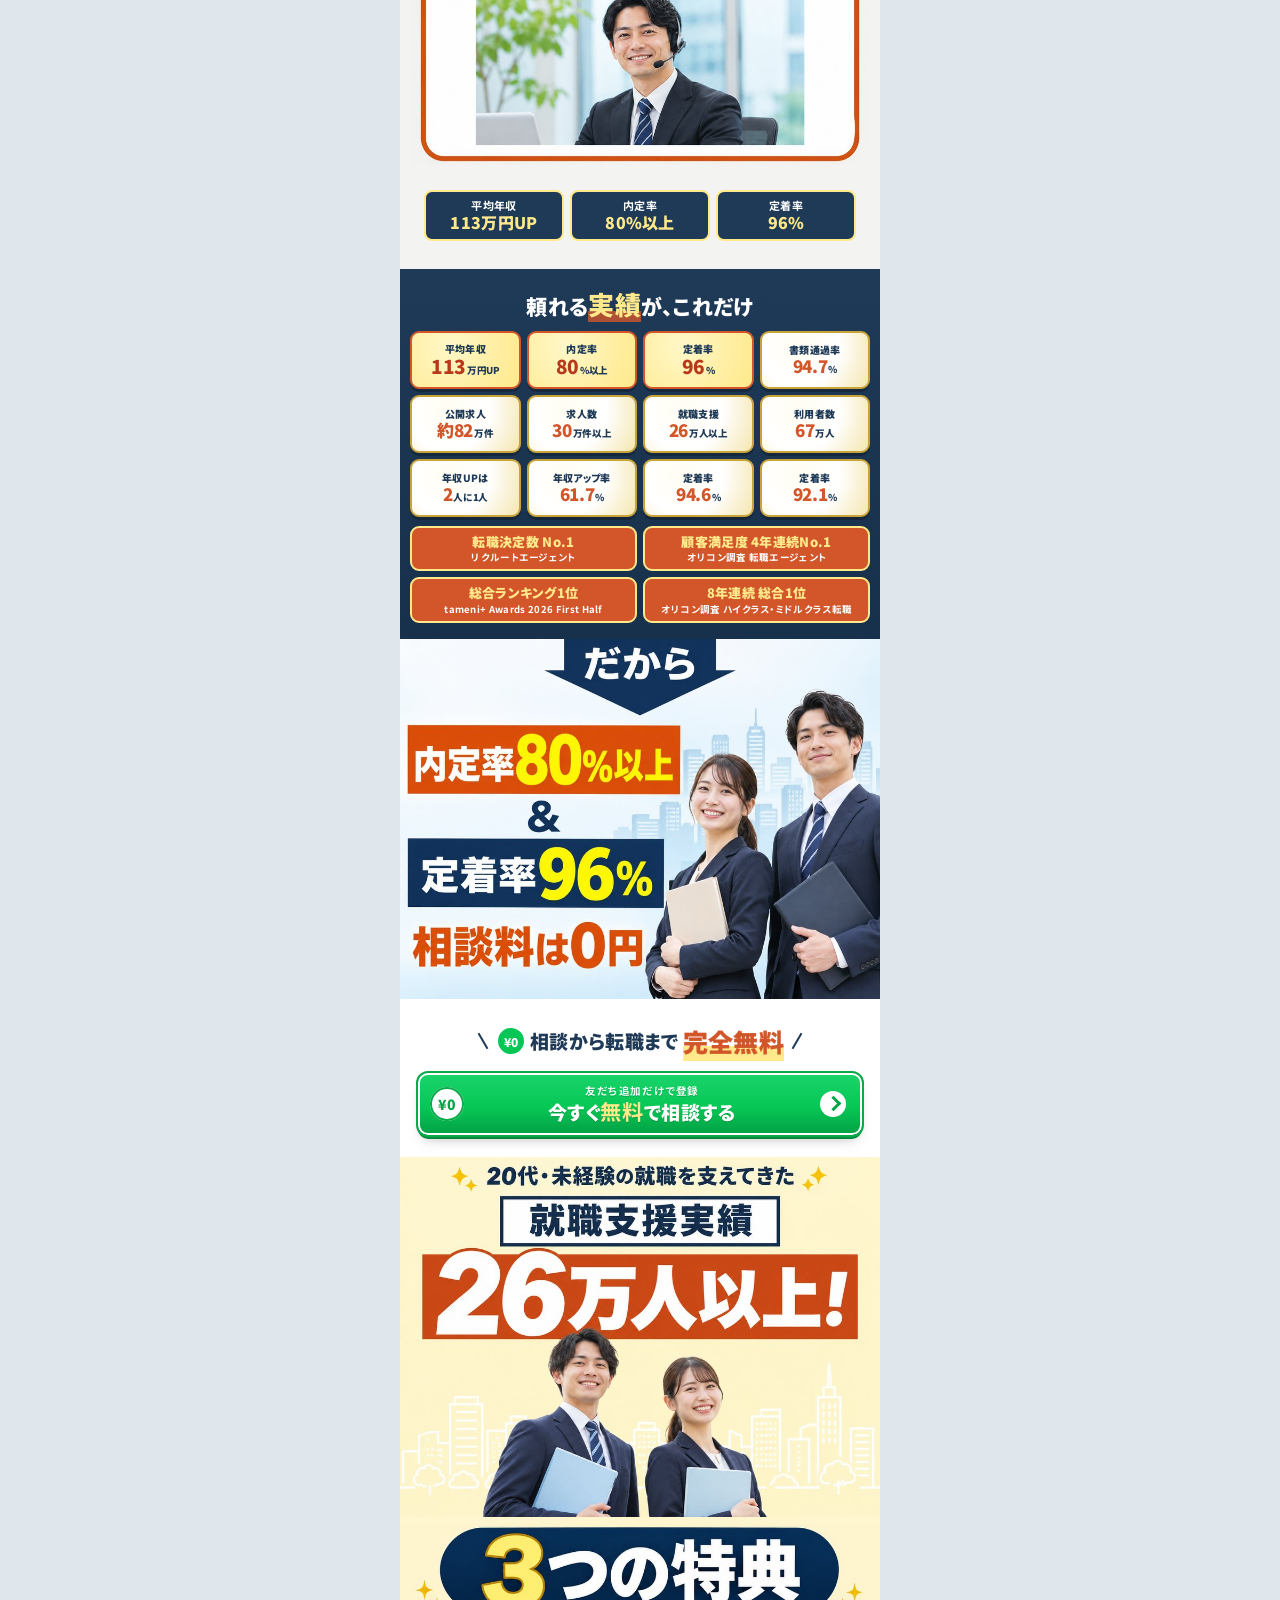
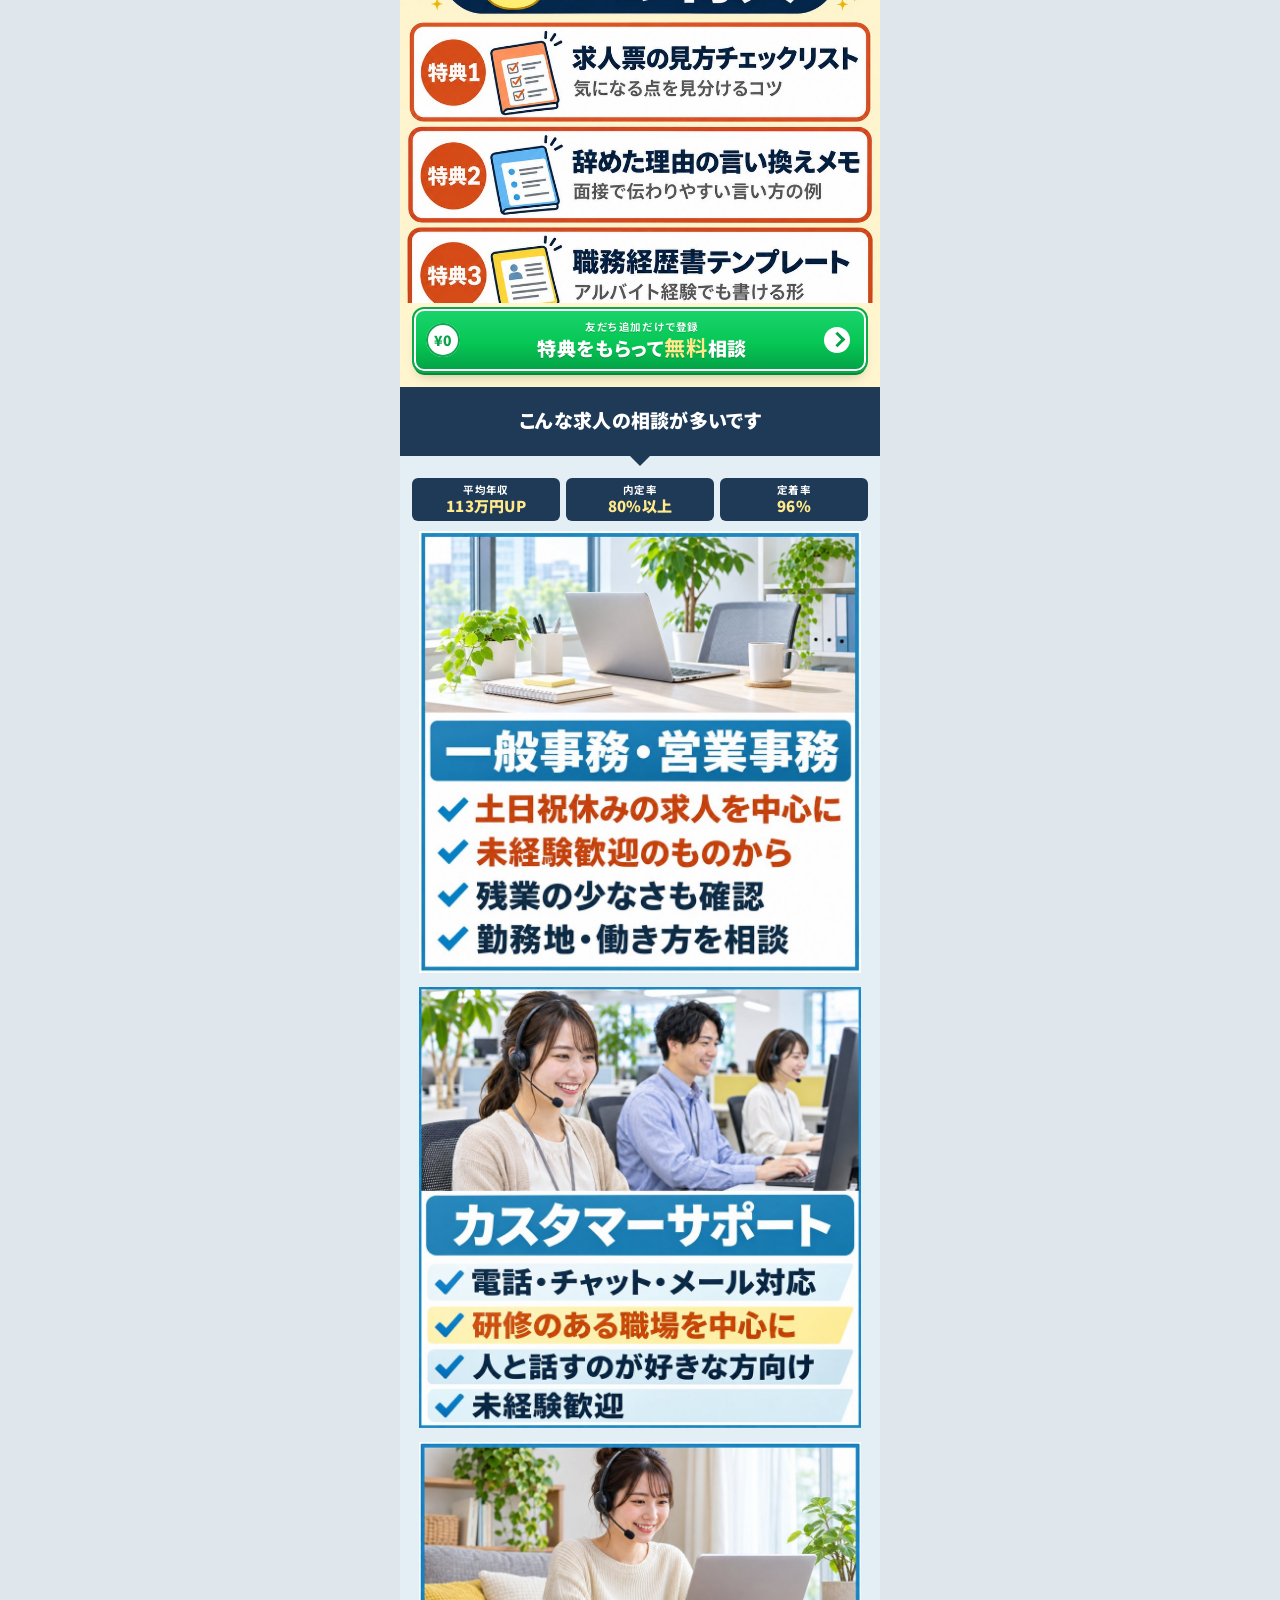
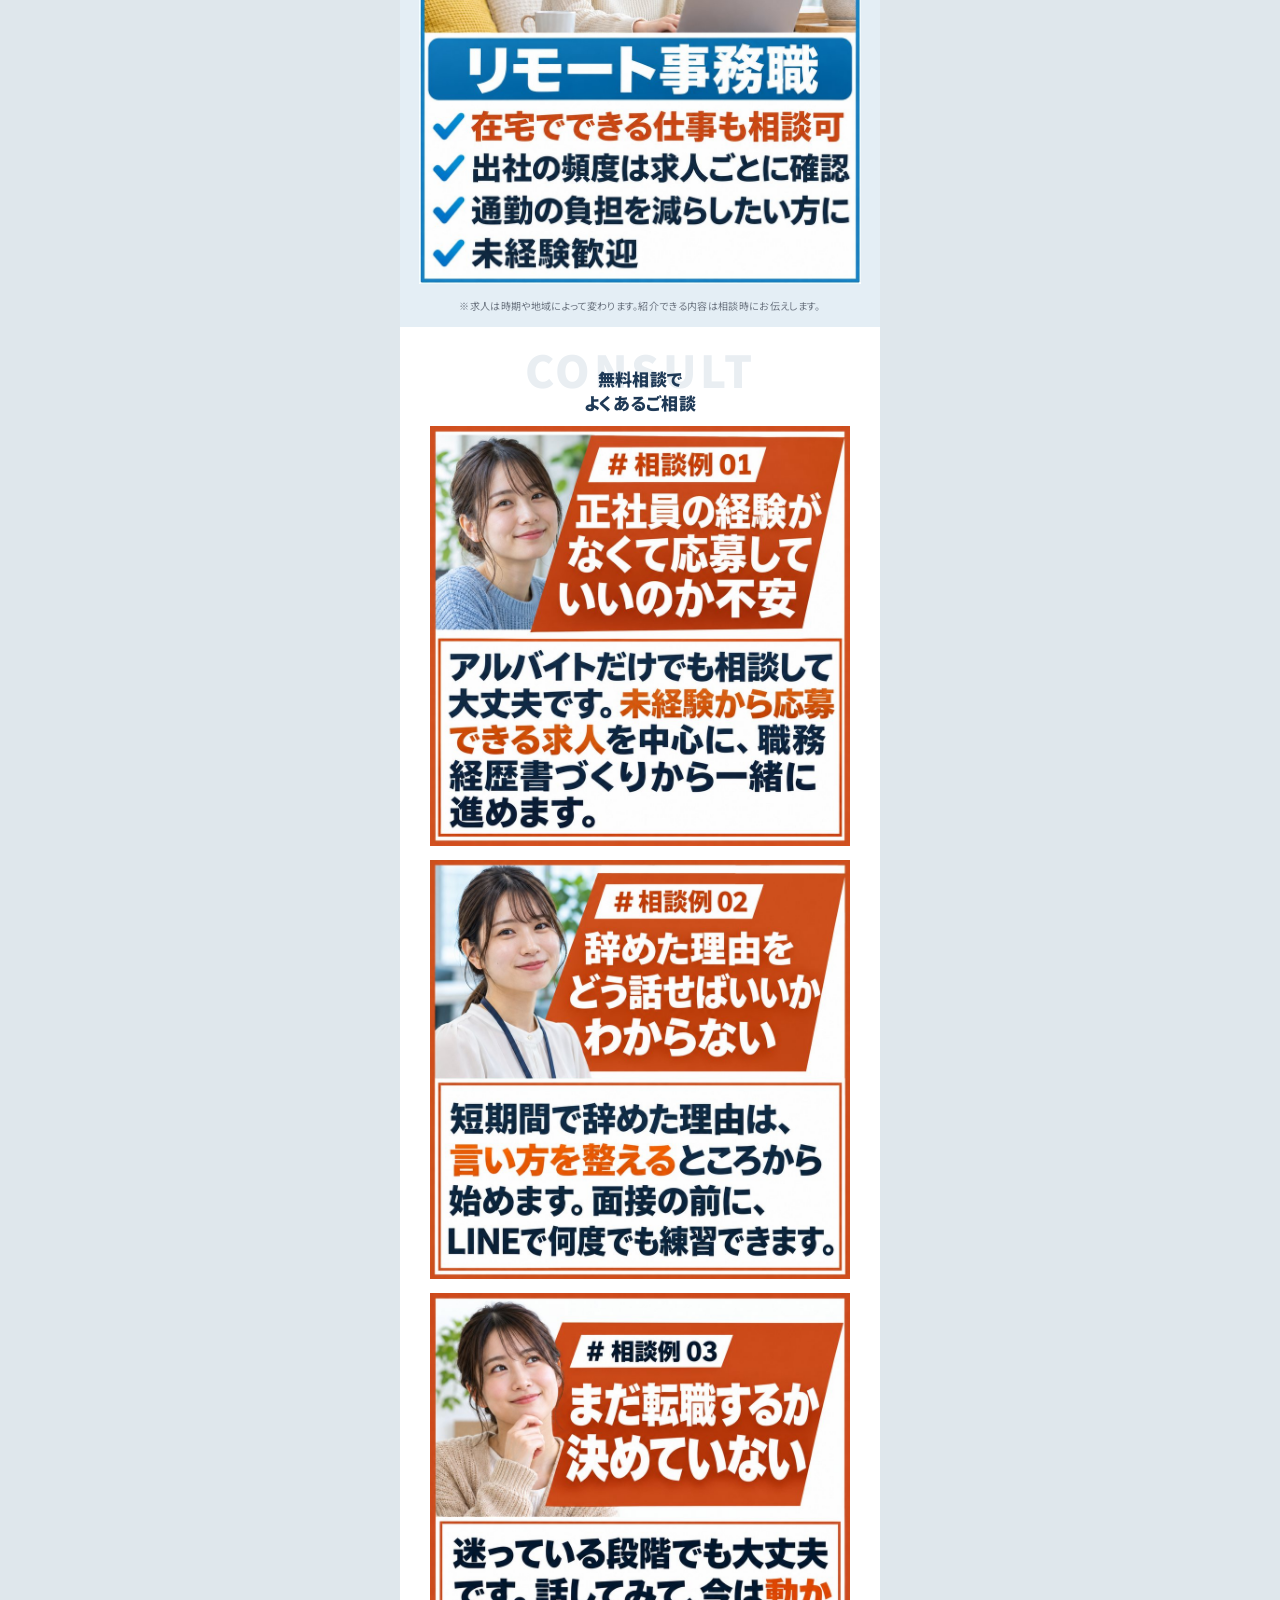
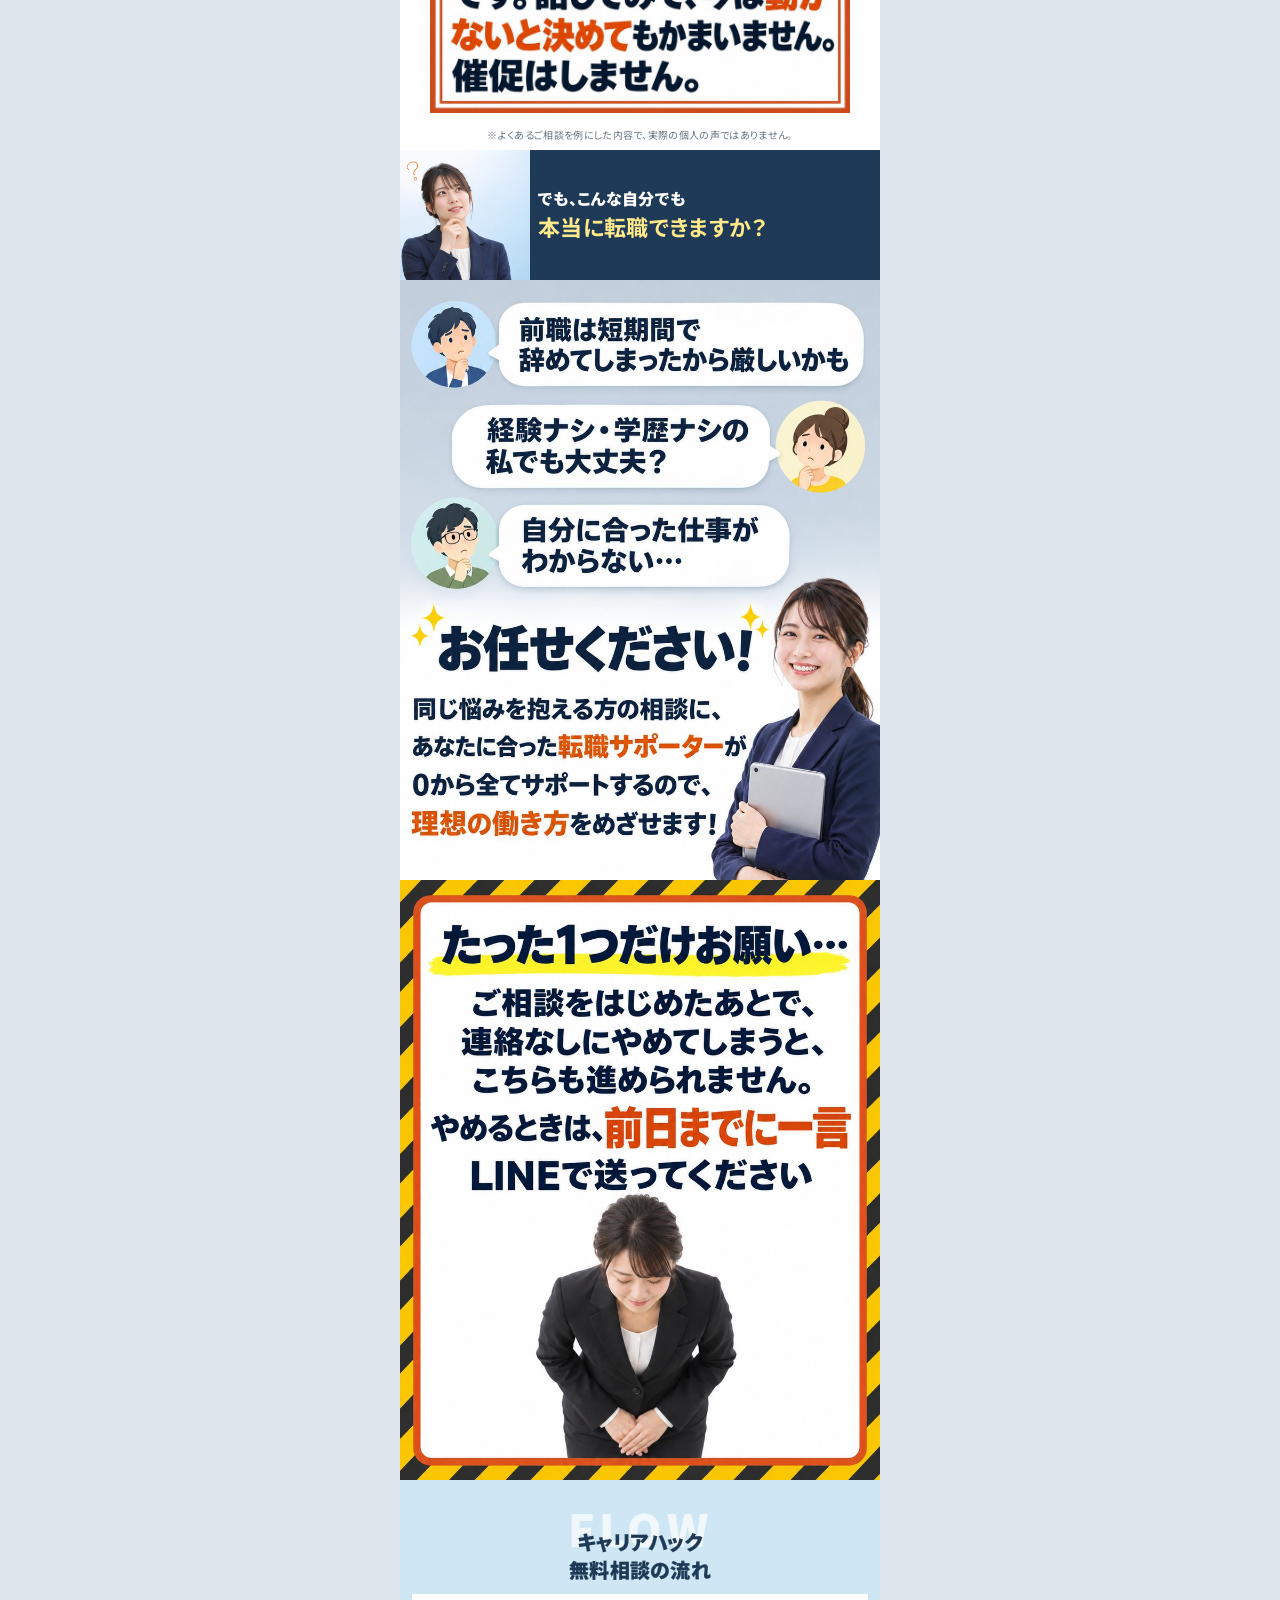
==== commit 1518b8b5: "v2: 実績メダルをGPT生成の左右対称フレームで再構築、DESIGN_FEEDBACK追加、CTA1文言/FV小文字/実績文字サイズ/余白QA修正" ====
--- a/docs/v2/index.html
+++ b/docs/v2/index.html
@@ -38,7 +38,7 @@
     <ul class="fv-tags"><li>#求人票の見方</li><li>#辞めた理由の言い方</li><li>#職務経歴書</li></ul>
     <img class="fv-img" src="img/fv_woman_cut.webp" width="760" height="1140" alt="キャリアアドバイザーのイメージ写真（モデル）">
     <ul class="medals">
-      <li><span class="mt">平均年収</span><b>113<small>万円</small></b><span class="up">UP</span></li>
+      <li><span class="mt">平均年収UP</span><b>113<small>万円</small></b></li>
       <li><span class="mt">内定率</span><b>80<small>%以上</small></b></li>
       <li><span class="mt">定着率</span><b>96<small>%</small></b></li>
     </ul>
@@ -52,7 +52,7 @@
   <a class="btn" href="#" data-cta><span class="yen">¥0</span><span class="bt"><small>友だち追加だけで登録</small>まずは<b>ひとこと</b>送ってみる</span><span class="arr"></span></a>
   <p class="cta1-lead">あなたと同じ<em>悩み</em>を、<br>ひとつずつほどいていきます</p>
   <ul class="boxes3"><li>書類通過率<br><b>94.7%</b></li><li>内定まで<br><b>最短2日</b></li><li>年収UPは<br><b>2人に1人</b></li></ul>
-  <p class="cta1-trail">の「働き方を変える」一歩を、一緒に</p>
+  <p class="cta1-trail">あなたの働き方を変える一歩を、一緒に</p>
 </section>
 
 <!-- 3 相談例3（黄枠カード） -->
--- a/docs/v2/style.css
+++ b/docs/v2/style.css
@@ -643,3 +643,22 @@
 .omakase .secimg,.stripe .secimg{width:100%}
 .reasons .cardimg{width:100%}
 .tokuten .secimg{height:380px}
+
+/* ---- round 9: メダル再構築（GPT生成の左右対称フレーム + HTMLテキスト、3枚で同一ベースライン） ---- */
+.medals{bottom:16px;left:7px;right:7px;justify-content:space-between}
+.medals li{width:114px;height:114px;background:url(img/medal_frame.webp) center/100% 100% no-repeat;border:0;box-shadow:none;filter:drop-shadow(0 6px 6px rgba(31,58,87,.28));display:grid;grid-template-rows:12px 30px;align-content:center;justify-items:center;row-gap:1px;padding:0 0 3px;line-height:1}
+.medals li:before,.medals li:after{display:none;content:none}
+.medals .mt{font-size:10px;line-height:12px;font-weight:900;color:#1f3a57;letter-spacing:0;white-space:nowrap}
+.medals b{font-size:27px;line-height:30px;font-weight:900;color:#d2562a;margin:0;letter-spacing:-.03em;white-space:nowrap;display:block}
+.medals b small{font-size:11px;font-weight:900;margin-left:1px;letter-spacing:0}
+
+.medals b{font-size:25px}
+.medals b small{font-size:10px}
+.cta1-trail:before,.cta1-trail:after{content:none}
+.fv-small{line-height:19px;padding:0 16px;font-size:12.5px;white-space:nowrap}
+.fv-small:before,.fv-small:after{top:2px;height:16px}
+.st-grid span{font-size:10px}
+.st-grid b small{font-size:9.5px}
+.st-awards span{font-size:9.5px}
+.tokuten{padding-top:6px}
+.flow{padding-bottom:34px}
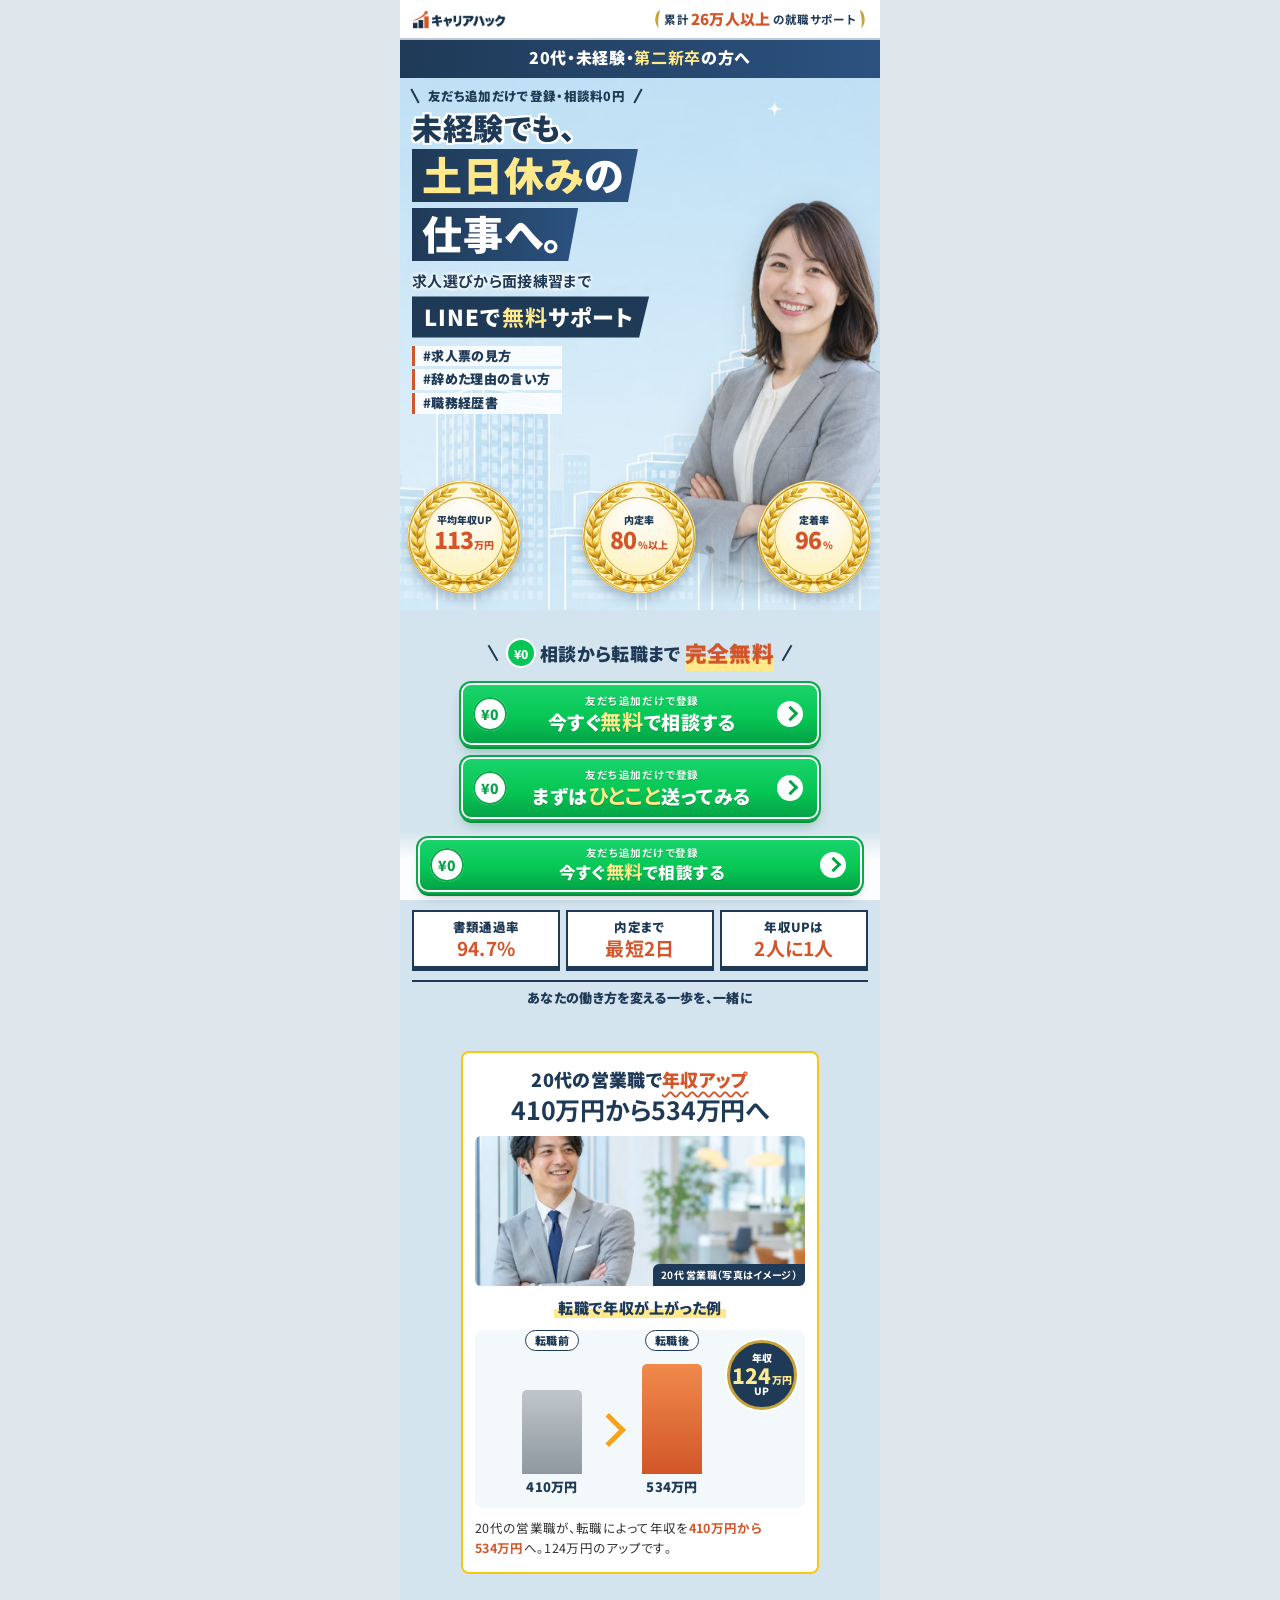
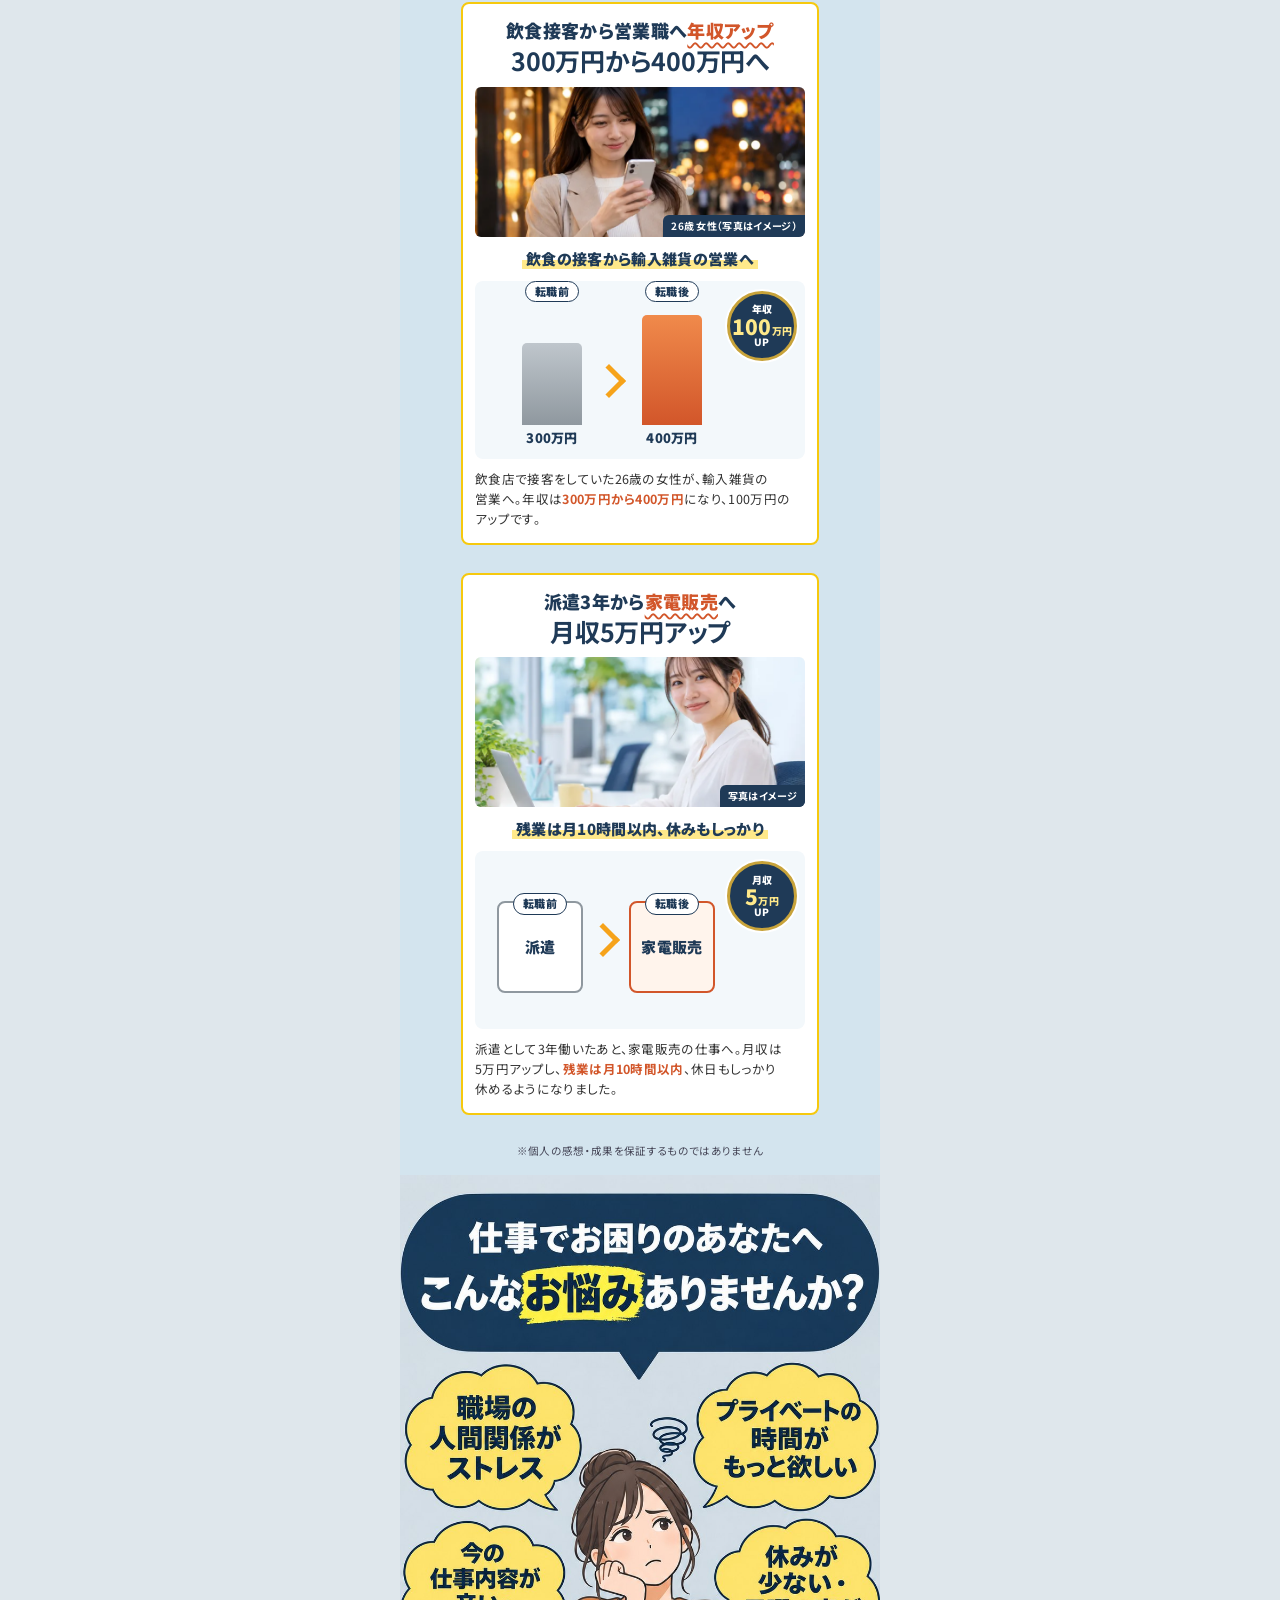
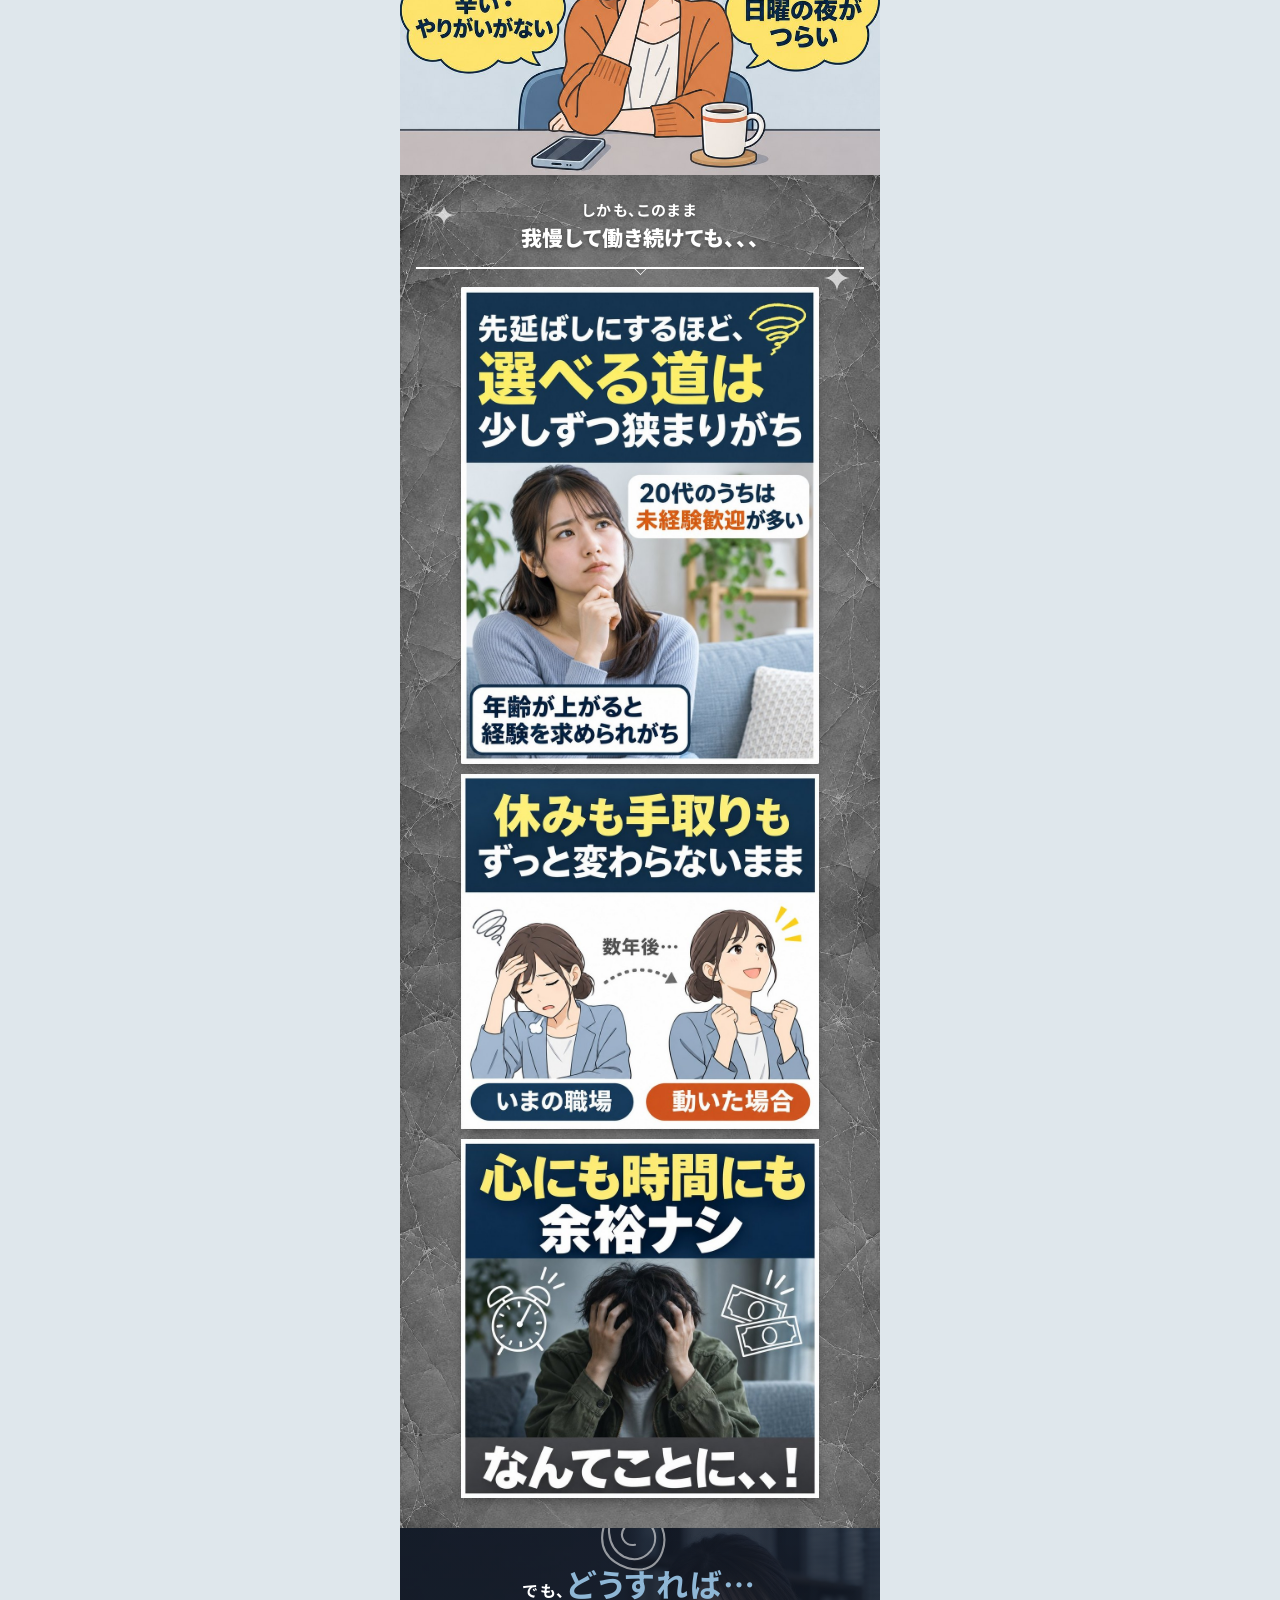
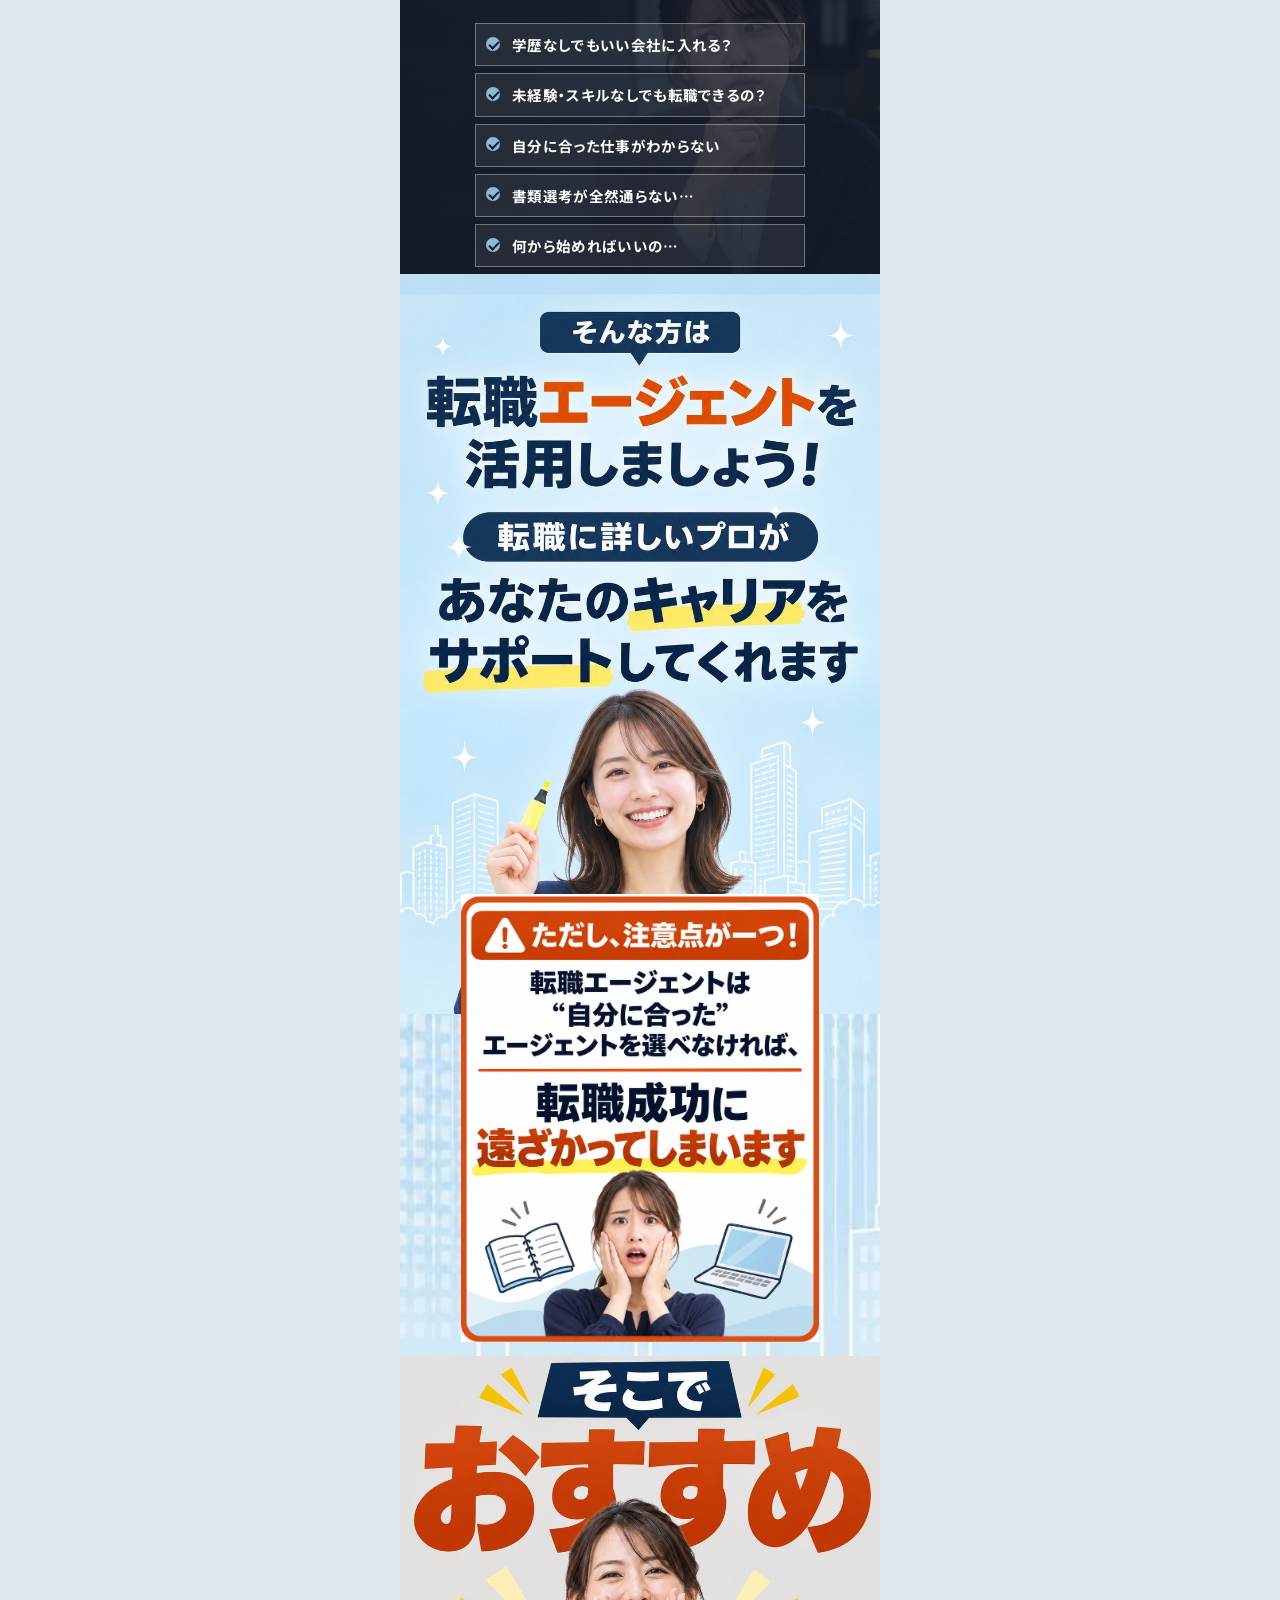
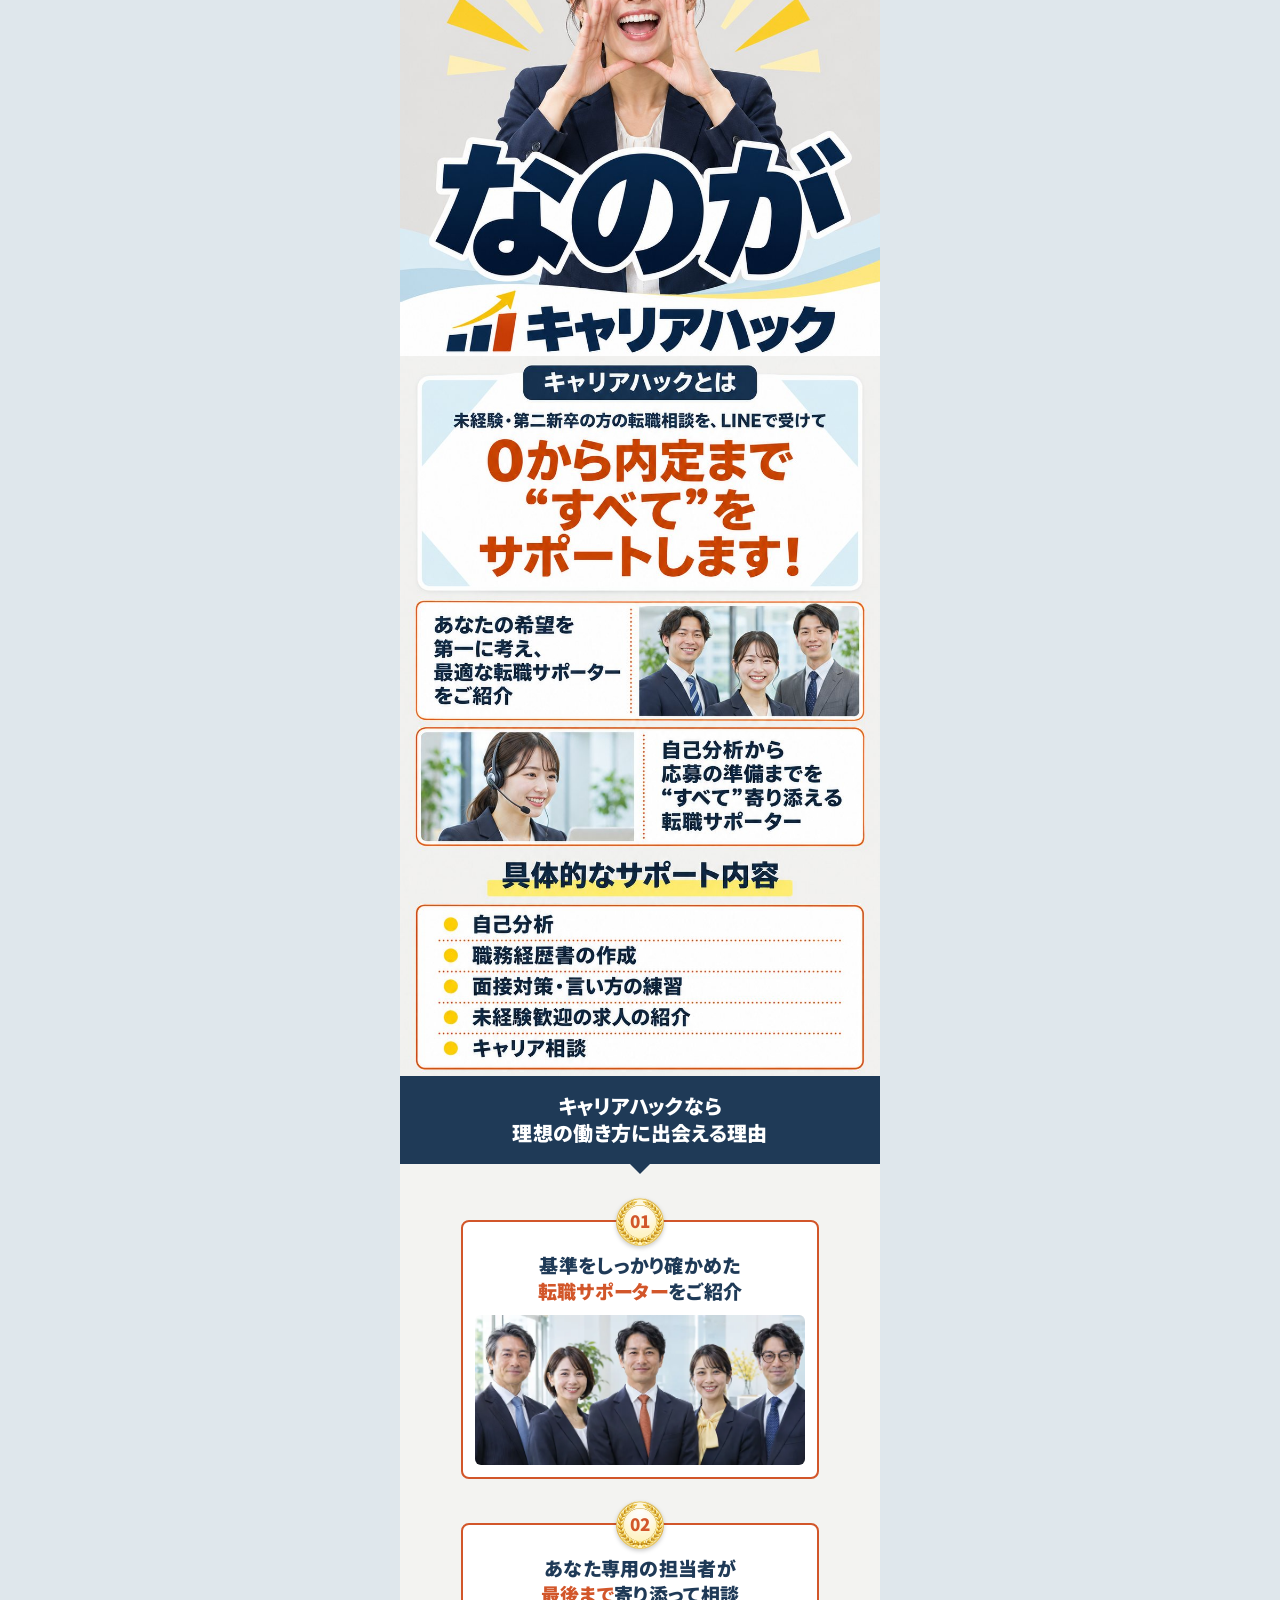
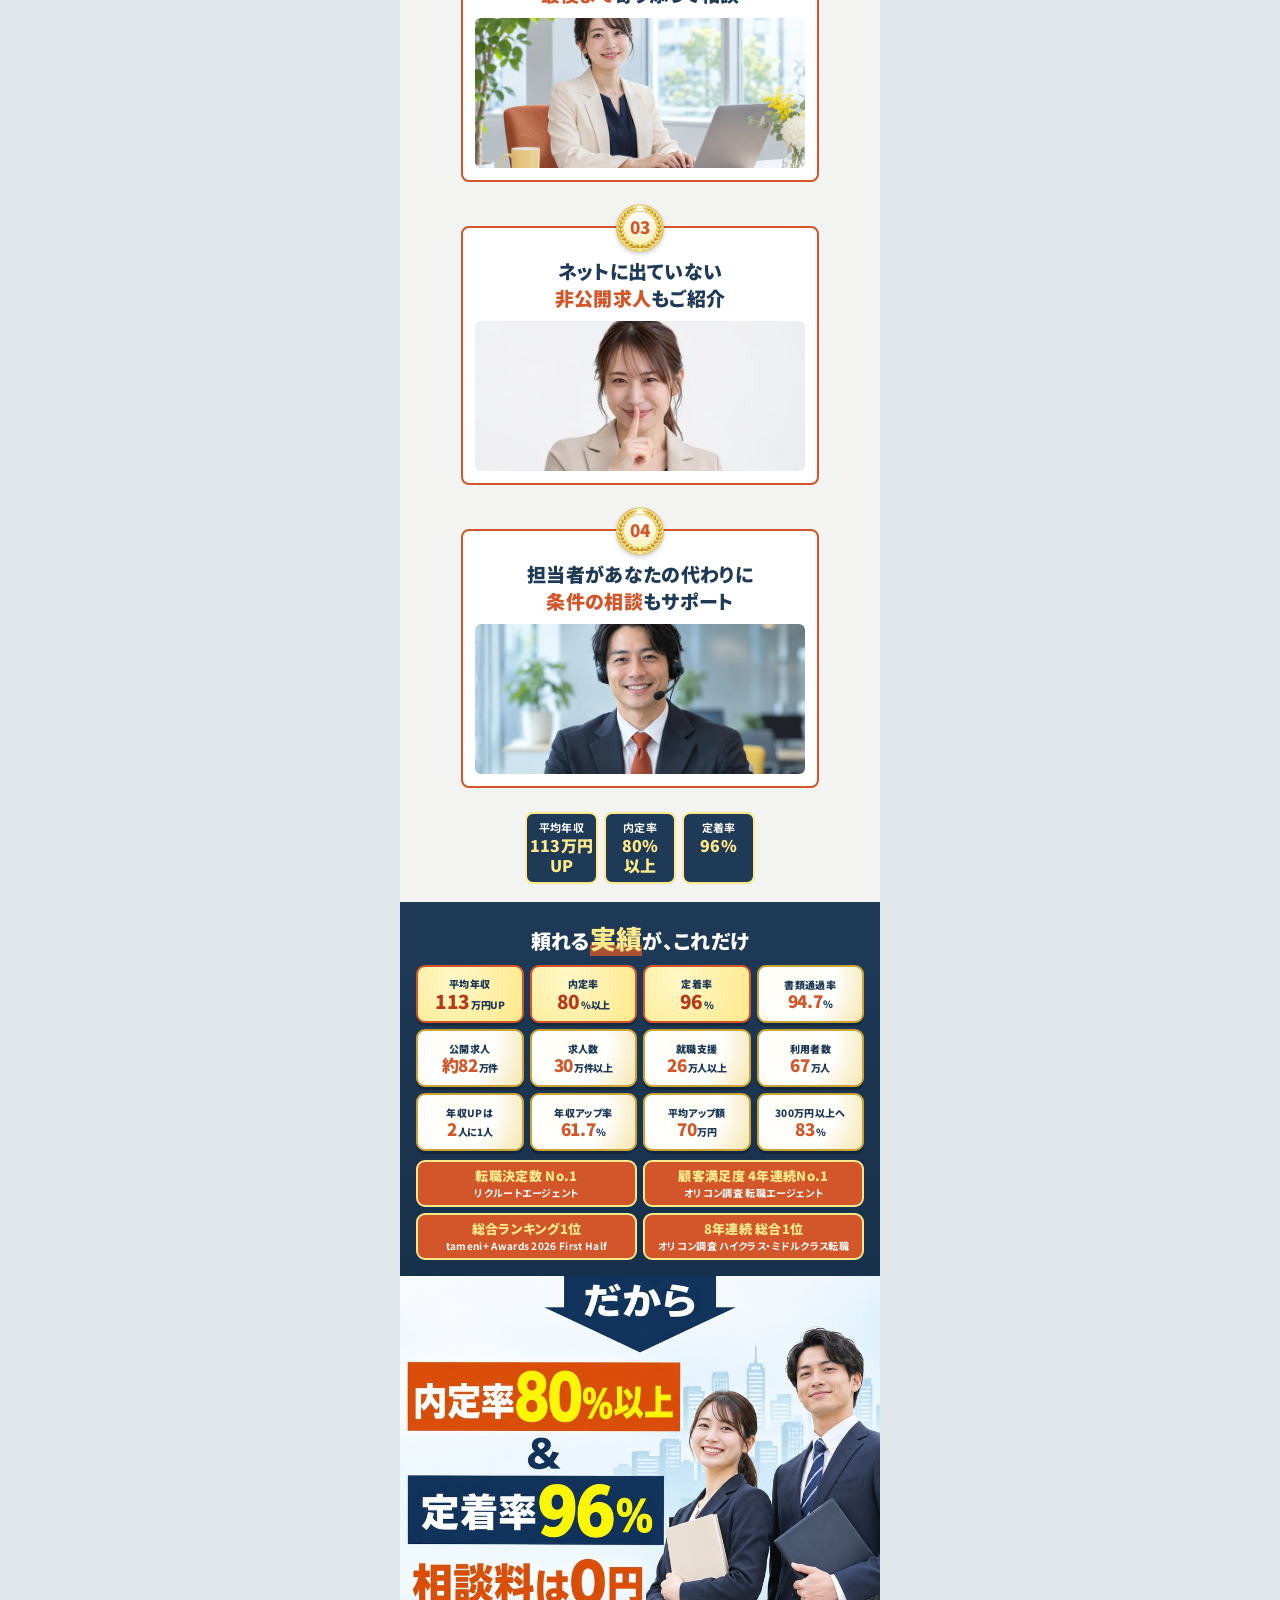
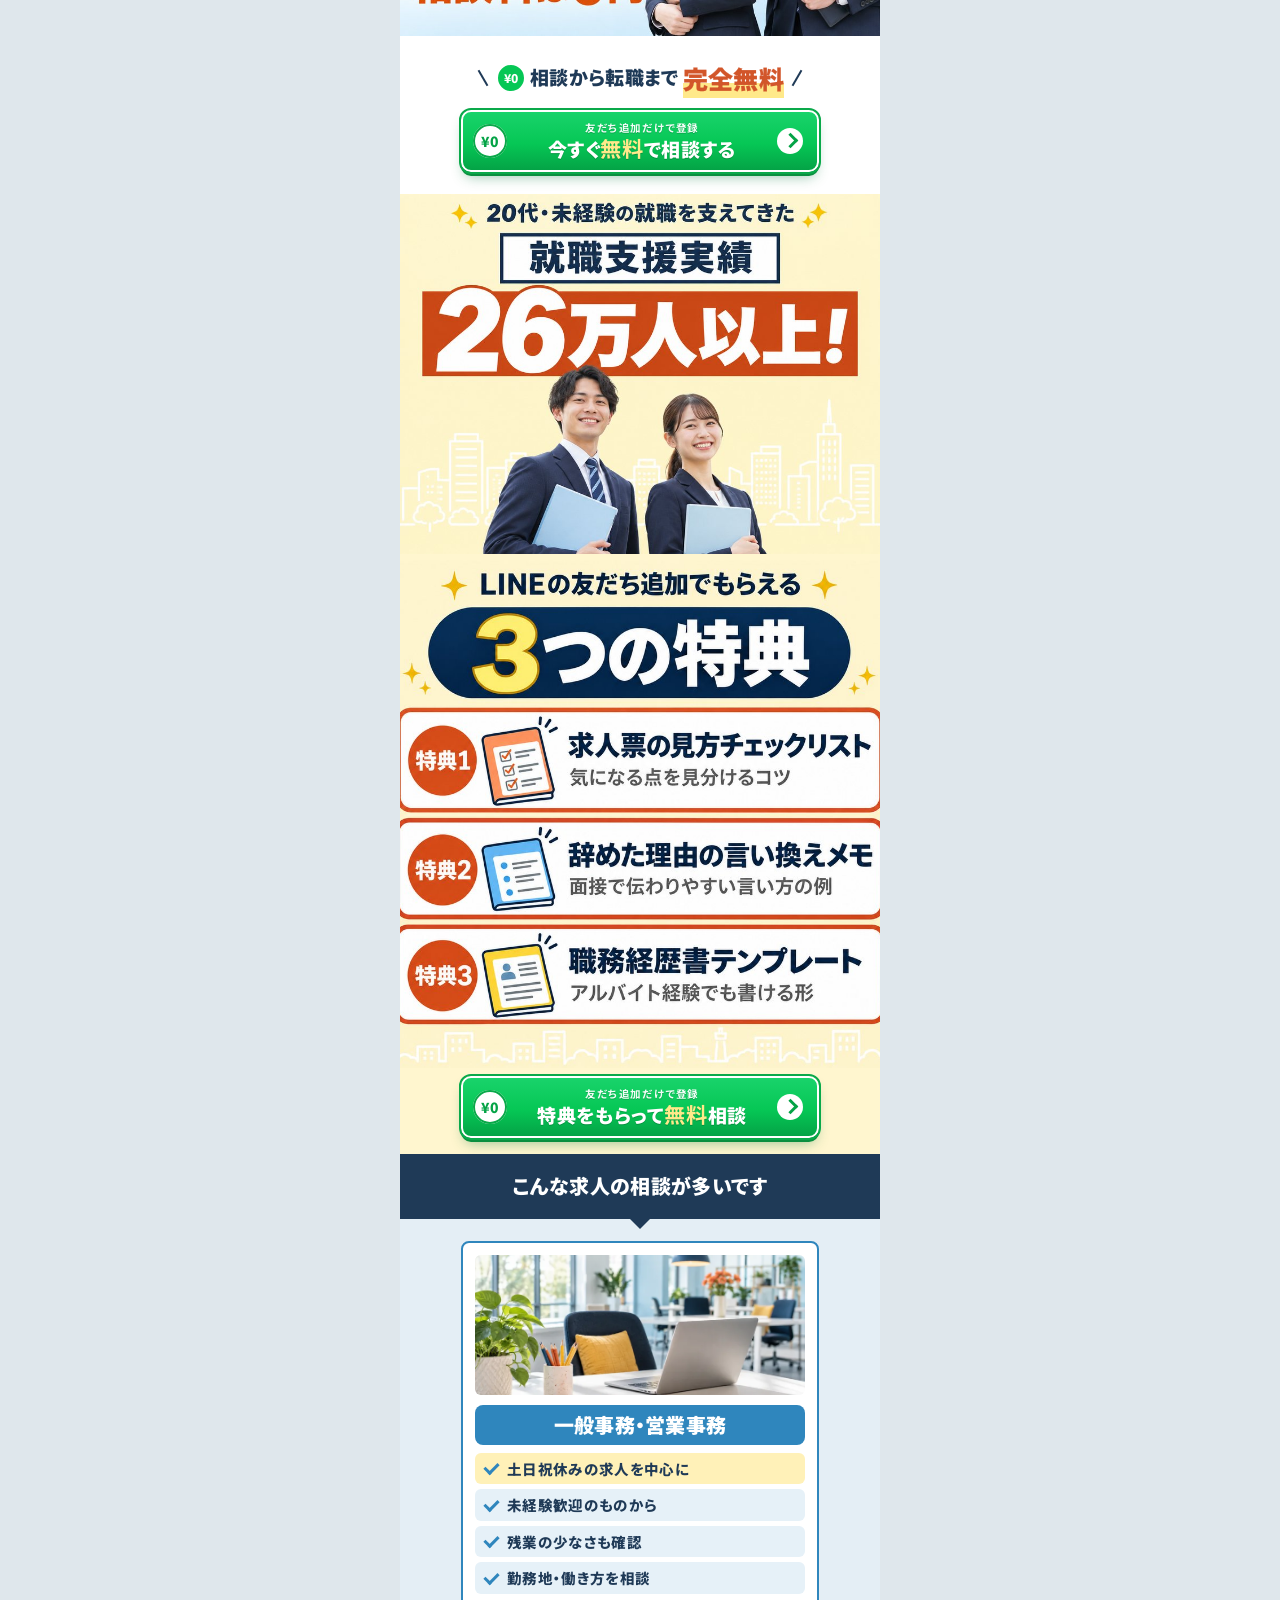
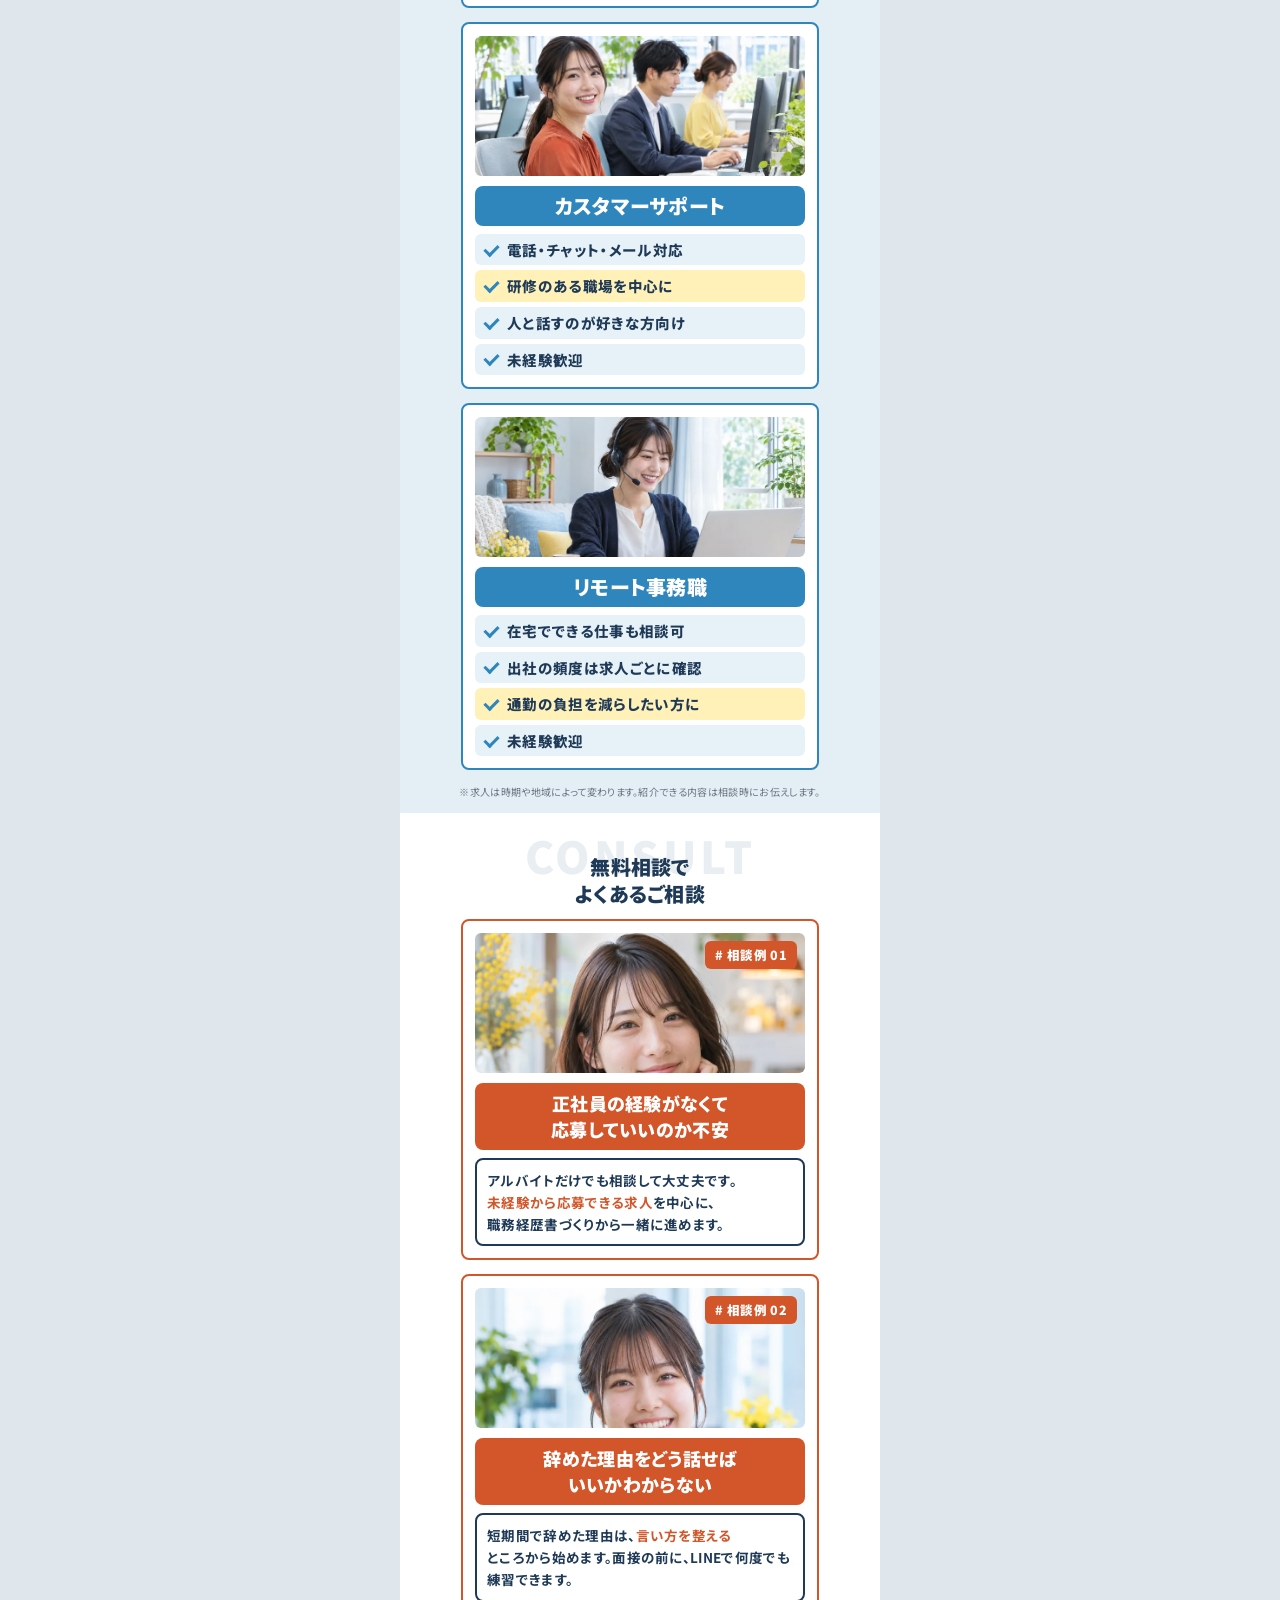
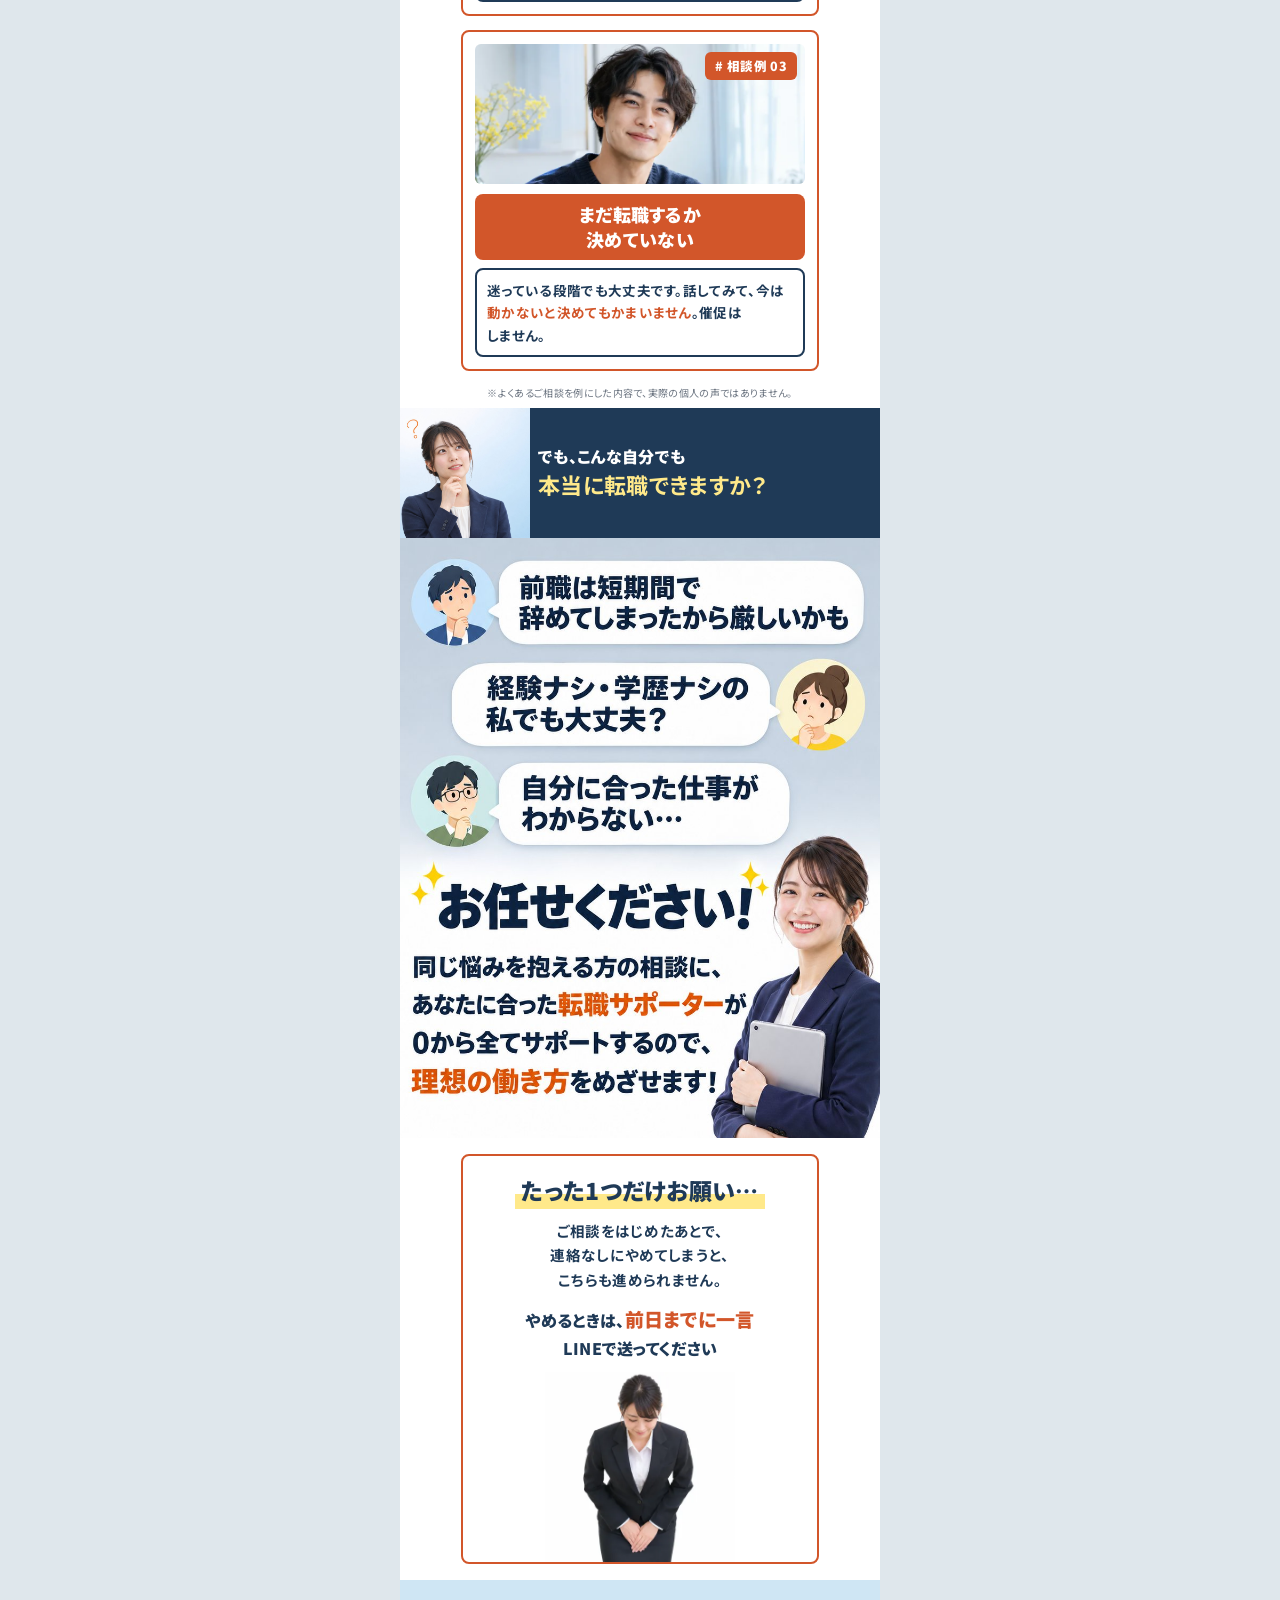
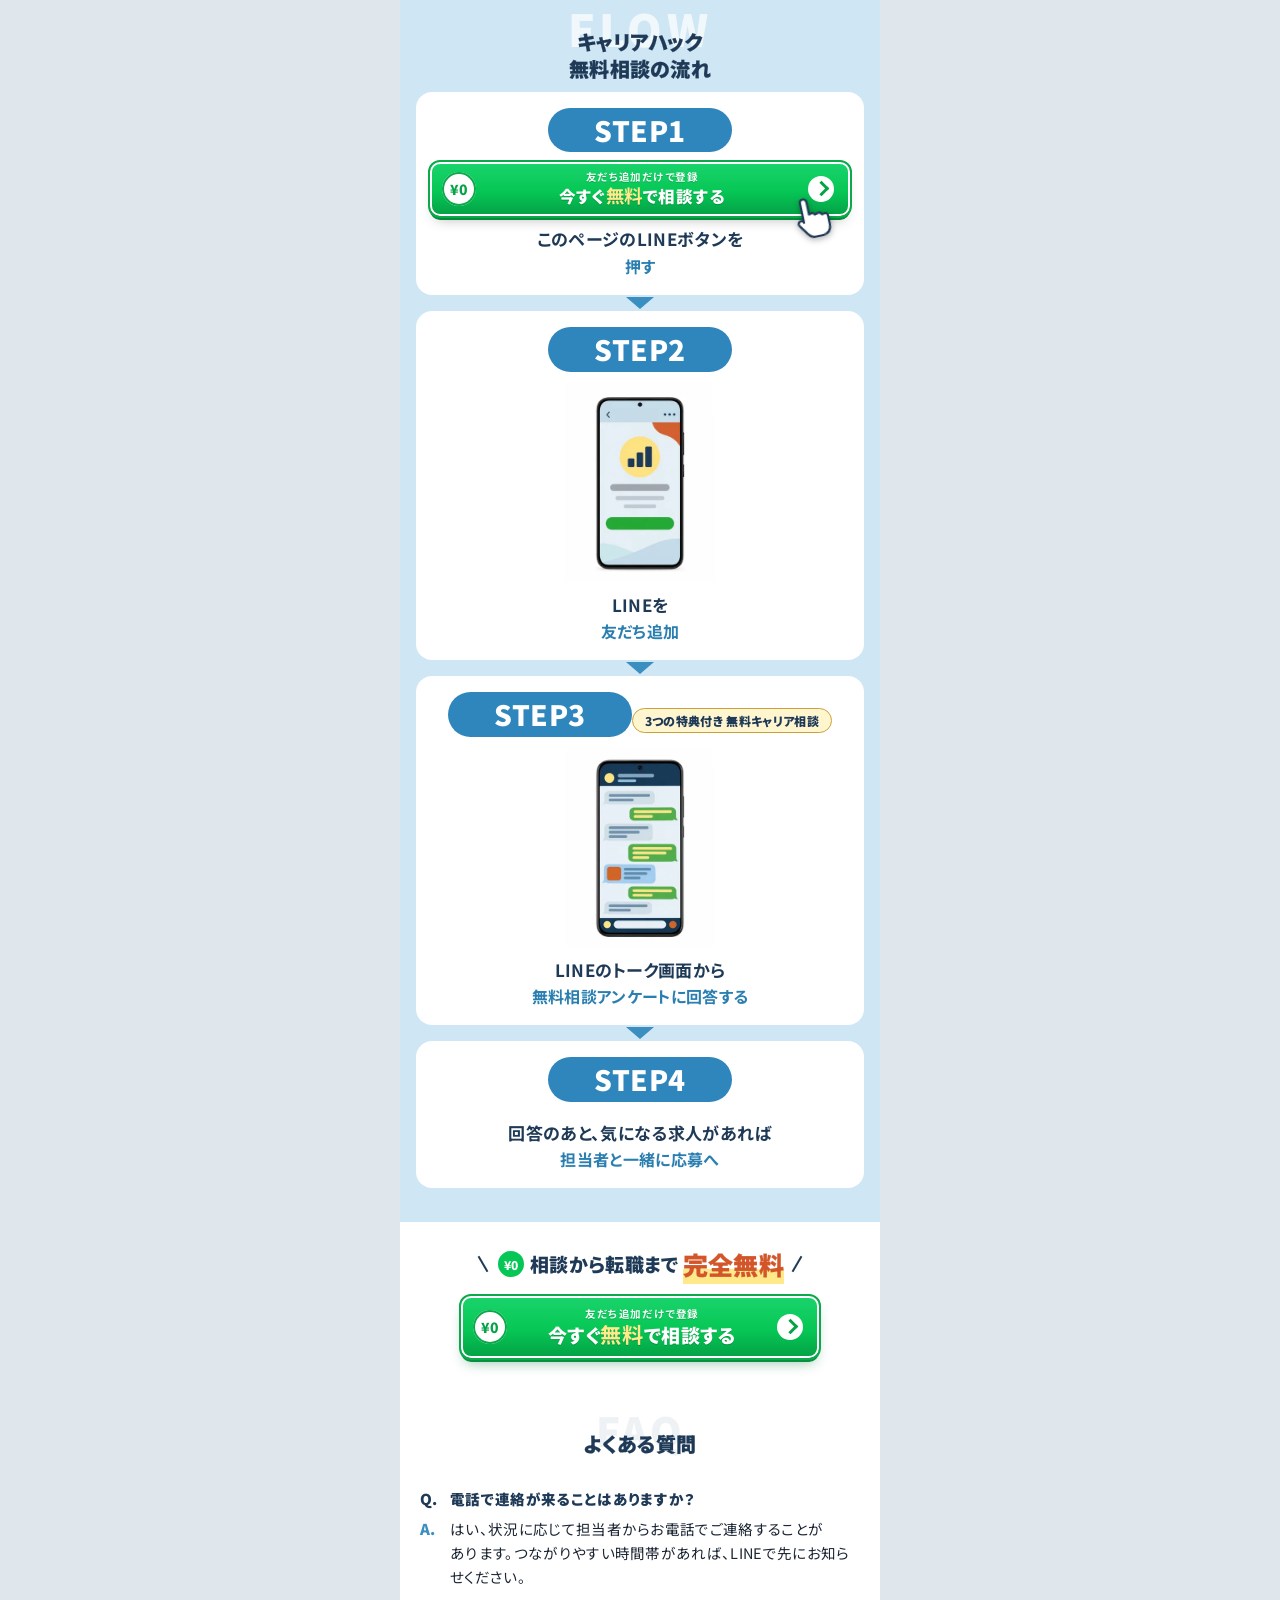
==== commit d5213975: "v2 r12: job/voice HTML cards, 10px floor, CTA animation (purupuru2+shine), SCORECARD; add v2m male v" ====
--- a/docs/v2/index.html
+++ b/docs/v2/index.html
@@ -57,9 +57,42 @@
 
 <!-- 3 相談例3（黄枠カード） -->
 <section class="cases">
-  <img class="cardimg" src="img/card_case1.jpg" width="900" height="1350" alt="相談例：20代の営業職が転職で年収410万円から534万円へ（124万円アップ）。写真はイメージです。" loading="lazy">
-  <img class="cardimg" src="img/card_case2.jpg" width="900" height="1350" alt="相談例：26歳女性が飲食の接客から輸入雑貨の営業へ、年収300万円から400万円へ（100万円アップ）。写真はイメージです。" loading="lazy">
-  <img class="cardimg" src="img/card_case3.jpg" width="900" height="1350" alt="相談例：派遣3年から家電販売へ、月収5万円アップ、残業は月10時間以内。写真はイメージです。" loading="lazy">
+  <article class="ccard">
+    <h3 class="cc-h">20代の営業職で<em>年収アップ</em><b>410万円から534万円へ</b></h3>
+    <figure class="cc-ph"><img src="img/cs1.webp" width="760" height="361" alt="20代・営業職のイメージ写真" loading="lazy"><figcaption>20代 営業職（写真はイメージ）</figcaption></figure>
+    <p class="cc-bn"><mark>転職で年収が上がった例</mark></p>
+    <div class="cc-ch">
+      <div class="bar cb1"><span class="pl">転職前</span><i style="height:84px"></i><em>410万円</em></div>
+      <span class="ar" aria-hidden="true"></span>
+      <div class="bar cb2"><span class="pl">転職後</span><i style="height:110px"></i><em>534万円</em></div>
+      <div class="rb"><small>年収</small><b>124<small>万円</small></b><small>UP</small></div>
+    </div>
+    <p class="cc-t">20代の営業職が、転職によって年収を<b>410万円から534万円</b>へ。124万円のアップです。</p>
+  </article>
+  <article class="ccard">
+    <h3 class="cc-h">飲食接客から営業職へ<em>年収アップ</em><b>300万円から400万円へ</b></h3>
+    <figure class="cc-ph"><img src="img/cs2.webp" width="760" height="361" alt="26歳・女性のイメージ写真" loading="lazy"><figcaption>26歳 女性（写真はイメージ）</figcaption></figure>
+    <p class="cc-bn"><mark>飲食の接客から輸入雑貨の営業へ</mark></p>
+    <div class="cc-ch">
+      <div class="bar cb1"><span class="pl">転職前</span><i style="height:82px"></i><em>300万円</em></div>
+      <span class="ar" aria-hidden="true"></span>
+      <div class="bar cb2"><span class="pl">転職後</span><i style="height:110px"></i><em>400万円</em></div>
+      <div class="rb"><small>年収</small><b>100<small>万円</small></b><small>UP</small></div>
+    </div>
+    <p class="cc-t">飲食店で接客をしていた26歳の女性が、輸入雑貨の営業へ。年収は<b>300万円から400万円</b>になり、100万円のアップです。</p>
+  </article>
+  <article class="ccard">
+    <h3 class="cc-h">派遣3年から<em>家電販売</em>へ<b>月収5万円アップ</b></h3>
+    <figure class="cc-ph"><img src="img/cs3.webp" width="760" height="361" alt="イメージ写真" loading="lazy"><figcaption>写真はイメージ</figcaption></figure>
+    <p class="cc-bn"><mark>残業は月10時間以内、休みもしっかり</mark></p>
+    <div class="cc-ch cc-ch2">
+      <div class="bx cb1"><span class="pl">転職前</span><em>派遣</em></div>
+      <span class="ar" aria-hidden="true"></span>
+      <div class="bx cb2"><span class="pl">転職後</span><em>家電販売</em></div>
+      <div class="rb"><small>月収</small><b>5<small>万円</small></b><small>UP</small></div>
+    </div>
+    <p class="cc-t">派遣として3年働いたあと、家電販売の仕事へ。月収は5万円アップし、<b>残業は月10時間以内</b>、休日もしっかり休めるようになりました。</p>
+  </article>
   <p class="note c case-note">※個人の感想・成果を保証するものではありません</p>
 </section>
 
@@ -97,10 +130,10 @@
 <!-- 8 理由 -->
 <section class="reasons">
   <h2 class="rs-h"><span>キャリアハックなら</span><br>理想の働き方に出会える理由</h2>
-    <img class="cardimg" src="img/card_reason1.jpg" width="900" height="675" alt="理由01：基準をしっかり確かめた転職サポーターをご紹介" loading="lazy">
-  <img class="cardimg" src="img/card_reason2.jpg" width="900" height="675" alt="理由02：あなた専用の担当者が最後まで寄り添って相談" loading="lazy">
-  <img class="cardimg" src="img/card_reason3.jpg" width="900" height="675" alt="理由03：ネットに出ていない非公開求人もご紹介" loading="lazy">
-  <img class="cardimg" src="img/card_reason4.jpg" width="900" height="675" alt="理由04：担当者があなたの代わりに条件の相談もサポート" loading="lazy">
+  <article class="rcard"><span class="rn">01</span><h3>基準をしっかり確かめた<br><em>転職サポーター</em>をご紹介</h3><img src="img/rs1.webp" width="760" height="339" alt="" loading="lazy"></article>
+  <article class="rcard"><span class="rn">02</span><h3>あなた専用の担当者が<br><em>最後まで</em>寄り添って相談</h3><img src="img/rs2.webp" width="760" height="339" alt="" loading="lazy"></article>
+  <article class="rcard"><span class="rn">03</span><h3>ネットに出ていない<br><em>非公開求人</em>もご紹介</h3><img src="img/rs3.webp" width="760" height="339" alt="" loading="lazy"></article>
+  <article class="rcard"><span class="rn">04</span><h3>担当者があなたの代わりに<br><em>条件の相談</em>もサポート</h3><img src="img/rs4.webp" width="760" height="339" alt="" loading="lazy"></article>
   <ul class="rs-core"><li>平均年収<b>113万円UP</b></li><li>内定率<b>80%以上</b></li><li>定着率<b>96%</b></li></ul>
 </section>
 
@@ -118,8 +151,8 @@
     <li><span>利用者数</span><b>67<small>万人</small></b></li>
     <li><span>年収UPは</span><b>2<small>人に1人</small></b></li>
     <li><span>年収アップ率</span><b>61.7<small>%</small></b></li>
-    <li><span>定着率</span><b>94.6<small>%</small></b></li>
-    <li><span>定着率</span><b>92.1<small>%</small></b></li>
+    <li><span>平均アップ額</span><b>70<small>万円</small></b></li>
+    <li><span>300万円以上へ</span><b>83<small>%</small></b></li>
   </ul>
   <ul class="st-awards">
     <li><b>転職決定数 No.1</b><span>リクルートエージェント</span></li>
@@ -152,19 +185,18 @@
 <!-- 10 求人例 -->
 <section class="jobs">
   <h2 class="jb-h">こんな求人の相談が多いです</h2>
-  <ul class="jb-chips"><li>平均年収<b>113万円UP</b></li><li>内定率<b>80%以上</b></li><li>定着率<b>96%</b></li></ul>
-    <img class="cardimg jobimg" src="img/sec_job1.jpg" width="900" height="900" alt="一般事務・営業事務：土日祝休みの求人を中心に／未経験歓迎のものから／残業の少なさも確認／勤務地・働き方を相談" loading="lazy">
-  <img class="cardimg jobimg" src="img/sec_job2.jpg" width="900" height="900" alt="カスタマーサポート：電話・チャット・メール対応／研修のある職場を中心に／人と話すのが好きな方向け／未経験歓迎" loading="lazy">
-  <img class="cardimg jobimg" src="img/sec_job3.jpg" width="900" height="900" alt="リモート事務職：在宅でできる仕事も相談可／出社の頻度は求人ごとに確認／通勤の負担を減らしたい方に／未経験歓迎" loading="lazy">
+  <article class="jcard"><figure class="jc-ph"><img src="img/js1.webp" width="760" height="361" alt="オフィスのイメージ写真" loading="lazy"></figure><h3 class="jc-t">一般事務・営業事務</h3><ul class="jc-l"><li class=hl>土日祝休みの求人を中心に</li><li>未経験歓迎のものから</li><li>残業の少なさも確認</li><li>勤務地・働き方を相談</li></ul></article>
+  <article class="jcard"><figure class="jc-ph"><img src="img/js2.webp" width="760" height="361" alt="カスタマーサポートのイメージ写真" loading="lazy"></figure><h3 class="jc-t">カスタマーサポート</h3><ul class="jc-l"><li>電話・チャット・メール対応</li><li class=hl>研修のある職場を中心に</li><li>人と話すのが好きな方向け</li><li>未経験歓迎</li></ul></article>
+  <article class="jcard"><figure class="jc-ph"><img src="img/js3.webp" width="760" height="361" alt="在宅勤務のイメージ写真" loading="lazy"></figure><h3 class="jc-t">リモート事務職</h3><ul class="jc-l"><li>在宅でできる仕事も相談可</li><li>出社の頻度は求人ごとに確認</li><li class=hl>通勤の負担を減らしたい方に</li><li>未経験歓迎</li></ul></article>
   <p class="note c">※求人は時期や地域によって変わります。紹介できる内容は相談時にお伝えします。</p>
 </section>
 
 <!-- 11 声（相談例） -->
 <section class="voices">
   <h2 class="vc-h"><small>CONSULT</small>無料相談で<br>よくあるご相談</h2>
-    <img class="cardimg" src="img/card_voice1.jpg" width="900" height="900" alt="相談例01：正社員の経験がなくて応募していいのか不安。アルバイトだけでも相談して大丈夫です。未経験から応募できる求人を中心に、職務経歴書づくりから一緒に進めます。" loading="lazy">
-  <img class="cardimg" src="img/card_voice2.jpg" width="900" height="900" alt="相談例02：辞めた理由をどう話せばいいかわからない。短期間で辞めた理由は、言い方を整えるところから始めます。面接の前に、LINEで何度でも練習できます。" loading="lazy">
-  <img class="cardimg" src="img/card_voice3.jpg" width="900" height="900" alt="相談例03：まだ転職するか決めていない。迷っている段階でも大丈夫です。話してみて、今は動かないと決めてもかまいません。催促はしません。" loading="lazy">
+  <article class="vcard"><figure class="vc-ph"><img src="img/vs1.webp" width="760" height="361" alt="相談例のイメージ写真" loading="lazy"><span class="vc-no"># 相談例 01</span></figure><h3 class="vc-q">正社員の経験がなくて<br>応募していいのか不安</h3><p class="vc-a">アルバイトだけでも相談して大丈夫です。<b>未経験から応募できる求人</b>を中心に、職務経歴書づくりから一緒に進めます。</p></article>
+  <article class="vcard"><figure class="vc-ph"><img src="img/vs2.webp" width="760" height="361" alt="相談例のイメージ写真" loading="lazy"><span class="vc-no"># 相談例 02</span></figure><h3 class="vc-q">辞めた理由をどう話せば<br>いいかわからない</h3><p class="vc-a">短期間で辞めた理由は、<b>言い方を整える</b>ところから始めます。面接の前に、LINEで何度でも練習できます。</p></article>
+  <article class="vcard"><figure class="vc-ph"><img src="img/vs3.webp" width="760" height="361" alt="相談例のイメージ写真" loading="lazy"><span class="vc-no"># 相談例 03</span></figure><h3 class="vc-q">まだ転職するか<br>決めていない</h3><p class="vc-a">迷っている段階でも大丈夫です。話してみて、今は<b>動かないと決めてもかまいません</b>。催促はしません。</p></article>
   <p class="note c">※よくあるご相談を例にした内容で、実際の個人の声ではありません。</p>
 </section>
 
@@ -175,7 +207,7 @@
   <img class="secimg" src="img/sec_omakase.jpg" width="900" height="1125" alt="お任せください！同じ悩みを抱える方の相談に、あなたに合った転職サポーターが0から全てサポートします。" loading="lazy">
 </section>
 <section class="stripe">
-  <img class="secimg" src="img/sec_stripe.jpg" width="900" height="1125" alt="たった1つだけお願い。ご相談をはじめたあとで連絡なしにやめてしまうと、こちらも進められません。やめるときは前日までにLINEで一言送ってください。" loading="lazy">
+  <article class="cau2"><h3>たった1つだけお願い…</h3><p>ご相談をはじめたあとで、<br>連絡なしにやめてしまうと、<br>こちらも進められません。</p><p class="cau-b">やめるときは、<em>前日までに一言</em><br>LINEで送ってください</p><img src="img/bow.webp" width="420" height="420" alt="" loading="lazy"></article>
 </section>
 
 <!-- 13 流れ -->
@@ -183,9 +215,9 @@
   <h2 class="fl-h"><small>FLOW</small>キャリアハック<br>無料相談の流れ</h2>
   <div class="st"><p class="st-n">STEP1</p><a class="btn b-s" href="#" data-cta><span class="yen">¥0</span><span class="bt"><small>友だち追加だけで登録</small>今すぐ<b>無料</b>で相談する</span><span class="arr"></span></a><i class="hand" aria-hidden="true"></i><p class="st-t">このページのLINEボタンを<br><b>押す</b></p></div>
   <i class="tri"></i>
-  <img class="cardimg stimg" src="img/sec_step2.jpg" width="900" height="1125" alt="STEP2 LINEを友だち追加" loading="lazy">
+  <div class="st st2"><p class="st-n">STEP2</p><img src="img/ph_add.webp" width="360" height="480" alt="" loading="lazy"><p class="st-t">LINEを<br><b>友だち追加</b></p></div>
   <i class="tri"></i>
-  <img class="cardimg stimg" src="img/sec_step3.jpg" width="900" height="1125" alt="STEP3 LINEのトーク画面から無料相談アンケートに回答する。3つの特典付き。" loading="lazy">
+  <div class="st st3"><p class="st-n">STEP3</p><p class="st-chip">3つの特典付き 無料キャリア相談</p><img src="img/ph_chat.webp" width="360" height="480" alt="" loading="lazy"><p class="st-t">LINEのトーク画面から<br><b>無料相談アンケートに回答する</b></p></div>
   <i class="tri"></i>
   <div class="st st4"><p class="st-n">STEP4</p><p class="st-t">回答のあと、気になる求人があれば<br><b>担当者と一緒に応募へ</b></p></div>
 </section>
@@ -218,7 +250,7 @@
   <details class="src-d"><summary>※各社公表データ（集計期間・定義を見る）</summary><ul>
     <li>平均年収113万円UP：2021/4/1〜2024/3/31に内定を獲得した方の平均（第二新卒エージェントneo）。書類通過率94.7%：2023/3/1〜2024/2/29に面談した方（同）。内定まで最短2日。</li>
     <li>内定率80%以上・書類通過率96%以上：2023/12〜2024/1に面接した方のうち内定が出た割合など。3か月定着92%：2024/4〜2025/3入社の方。就職支援26万人以上：2026/3までのカウンセリング実施件数（ハタラクティブ）。</li>
-    <li>定着率96%：入社3か月後、2024年5月現在（UZUZ）。定着率94.6%：2024/10〜2025/9入社の3か月定着。利用者67万人（マイナビジョブ20's）。定着率92.1%：2023/2〜2023/7入社の3か月定着（ジェイック）。</li>
+    <li>定着率96%：入社3か月後、2024年5月現在（UZUZ）。利用者67万人（マイナビジョブ20's）。平均アップ額70万円：2024/4/1〜12/31に就業決定した方の平均（ワークポート）。300万円以上へ83%：2020/4〜2022/3、前職年収300万円以下の方が理論年収300万円以上へ転職できた割合（キャリアスタート）。</li>
     <li>年収UPは2人に1人・平均70万円：2024/4/1〜12/31に就業決定した方の平均（ワークポート）。年収アップ率83%：2020/4〜2022/3、前職年収300万円以下で理論年収300万円以上になった割合（キャリアスタート）。年収アップ率61.7%：パソナキャリア調べ。</li>
     <li>公開求人約82万件・非公開約24万件：2026/9/29時点、表示件数は採用予定数。転職決定数No.1：厚生労働省「人材サービス総合サイト」の就職者数（2025年度、2026年5月時点）（リクルートエージェント）。求人数30万件以上：2026年6月時点、非公開求人を含む（doda）。</li>
     <li>オリコン顧客満足度®調査 転職エージェント 4年連続1位（マイナビ転職AGENT）。8年連続総合1位は「ハイクラス・ミドルクラス転職」部門（JACリクルートメント）。tameni+ Awards 2026 First Half 総合ランキング1位（ワークポート）。</li>
--- a/docs/v2/style.css
+++ b/docs/v2/style.css
@@ -662,3 +662,102 @@
 .st-awards span{font-size:9.5px}
 .tokuten{padding-top:6px}
 .flow{padding-bottom:34px}
+
+/* ---- round 10: カード左右インセット16px統一（x=16 / w=358）・見出し20px・STEPカード幅統一 ---- */
+.cardimg,.secimg.dk,.secimg.cau{width:358px!important;max-width:calc(100% - 32px)!important;margin-left:auto!important;margin-right:auto!important;display:block;height:auto}
+.st{margin-left:16px!important;margin-right:16px!important}
+.rs-h,.vc-h,.jb-h,.st-h,.fq-h,.fl-h{font-size:20px!important;line-height:1.35}
+.flow .stimg{margin-top:10px!important}
+.cases,.dark,.reasons,.voices{padding-left:0!important;padding-right:0!important}
+.cases>:not(img):not(.cardimg),.dark>:not(img),.reasons>:not(img):not(h2),.voices>:not(img):not(h2){box-sizing:border-box;margin-left:auto;margin-right:auto;max-width:calc(100% - 24px)}
+.reasons .rs-h{margin-left:0!important;margin-right:0!important;width:100%}
+/* round 10b: ボタン・実績グリッド・求人チップも x=16 / w=358 に統一 */
+.btn:not(.b-s){width:358px!important;max-width:calc(100% - 32px)!important;margin-left:auto!important;margin-right:auto!important;box-sizing:border-box}
+.stats{padding-left:16px!important;padding-right:16px!important}
+.stats .st-h,.stats .st-grid,.stats .st-awards{width:auto!important;margin-left:0!important;margin-right:0!important;box-sizing:border-box}
+.jb-chips{width:358px;max-width:calc(100% - 32px);margin-left:auto!important;margin-right:auto!important;box-sizing:border-box}
+.cta1,.cta-b,.tokuten{padding-left:0!important;padding-right:0!important}
+.cta1>*:not(.btn),.cta-b>*:not(.btn){box-sizing:border-box;max-width:calc(100% - 24px);margin-left:auto;margin-right:auto}
+.tokuten .btn{margin-top:8px}
+/* round 10c: STEP1/4 のバッジ・文字をSTEP2/3画像と同スケールに、メダル数字を縮小、CTAに立体影 */
+.flow .st-n{font-size:22px;padding:6px 34px;margin:4px 0 12px;letter-spacing:.02em;background:#2f86bd}
+.flow .st-t{font-size:17px;line-height:1.55}
+.flow .st{padding:20px 14px 22px}
+.medals b{font-size:23px}
+.medals b small{font-size:9.5px}
+.btn:not(.b-s){box-shadow:0 4px 0 #0a8f3f,0 8px 14px -4px rgba(6,120,60,.45)}
+.flow .st{padding:14px 14px 16px}.flow .st-n{margin:2px 0 10px}
+.flow .st-n{font-size:28px;padding:4px 46px;line-height:1.3}.flow .st{border-radius:16px}
+
+/* ---- round 11: 焼き込みカードをHTML化（枠2px・角丸8px・左右16px・高さ統一） ---- */
+.cases{background:#d3e4ee;padding:14px 0 10px!important}
+.ccard{width:358px;max-width:calc(100% - 32px);margin:0 auto 14px;box-sizing:border-box;background:#fff;border:2px solid #f6c90e;border-radius:8px;padding:14px 12px 14px}
+.cc-h{margin:0 0 10px;font-size:18px;line-height:1.35;font-weight:900;color:#1f3a57;text-align:center}
+.cc-h em{font-style:normal;color:#d2562a;text-decoration:underline wavy #d2562a;text-underline-offset:4px;text-decoration-thickness:1.5px}
+.cc-h b{display:block;font-size:25px;line-height:1.3;margin-top:2px;letter-spacing:-.01em}
+.cc-ph{position:relative;margin:0 0 10px;height:150px;border-radius:6px;overflow:hidden}
+.cc-ph img{width:100%;height:150px;object-fit:cover;display:block}
+.cc-ph figcaption{position:absolute;right:0;bottom:0;background:#1f3a57;color:#fff;font-size:10px;font-weight:700;padding:3px 8px;border-radius:6px 0 0 0}
+.cc-bn{margin:0 0 10px;text-align:center;font-size:15px;font-weight:900;color:#1f3a57}
+.cc-bn mark{background:linear-gradient(transparent 55%,#ffe98a 55%);color:inherit;padding:0 4px}
+.cc-ch{position:relative;height:178px;background:#f3f8fb;border-radius:8px;display:flex;align-items:flex-end;justify-content:center;gap:14px;padding:0 70px 10px 14px;box-sizing:border-box}
+.cc-ch .bar{display:flex;flex-direction:column;align-items:center;justify-content:flex-end;width:78px;position:relative;padding-top:24px}
+.cc-ch .bar i{display:block;width:60px;border-radius:5px 5px 0 0;background:linear-gradient(#bfc6cc,#8f989f)}
+.cc-ch .bar.cb2 i{background:linear-gradient(#f08a4b,#d2562a)}
+.cc-ch .bar .pl,.cc-ch .bx .pl{position:absolute;top:0;font-size:11px;font-weight:900;background:#fff;border:1.5px solid #1f3a57;color:#1f3a57;border-radius:999px;padding:1px 9px}
+.cc-ch .bar em{font-style:normal;font-size:13px;font-weight:900;color:#1f3a57;margin-top:3px}
+.cc-ch .ar{width:24px;height:24px;border-top:5px solid #f6a31a;border-right:5px solid #f6a31a;transform:rotate(45deg);margin:0 -2px 56px -8px;flex:none}
+.cc-ch .rb{position:absolute;right:8px;top:10px;width:70px;height:70px;border-radius:50%;background:#1f3a57;border:3px solid #c8a33a;color:#fff;display:flex;flex-direction:column;align-items:center;justify-content:center;line-height:1.05;box-shadow:0 0 0 2px #fff}
+.cc-ch .rb small{font-size:10px;font-weight:900}.cc-ch .rb b{font-size:21px;font-weight:900;color:#ffe98a}.cc-ch .rb b small{font-size:9px;color:#ffe98a}
+.cc-ch2{align-items:center;padding:0 82px 0 14px}
+.cc-ch2 .bx{position:relative;width:86px;height:92px;border-radius:8px;background:#fff;border:2px solid #8f989f;display:flex;align-items:center;justify-content:center;margin-top:14px}
+.cc-ch2 .bx.cb2{border-color:#d2562a;background:#fff4ec}
+.cc-ch2 .bx em{font-style:normal;font-size:15px;font-weight:900;color:#1f3a57}
+.cc-ch2 .bx .pl{top:-10px}
+.cc-ch2 .ar{margin:0 0 0 -6px}
+.cc-t{margin:10px 0 0;font-size:12.5px;line-height:1.6;color:#333}.cc-t b{color:#d2562a}
+.case-note{margin:0 16px 6px}
+
+.rcard{position:relative;width:358px;max-width:calc(100% - 32px);margin:30px auto 0;box-sizing:border-box;background:#fff;border:2px solid #d2562a;border-radius:8px;padding:30px 12px 12px;text-align:center}
+.rcard:first-of-type{margin-top:34px}
+.rcard .rn{position:absolute;left:50%;top:-24px;width:48px;height:48px;margin-left:-24px;background:url(img/medal_frame.webp) center/100% 100% no-repeat;font-size:17px;font-weight:900;line-height:46px;color:#d2562a;text-align:center;filter:drop-shadow(0 2px 2px rgba(0,0,0,.2))}
+.rcard h3{margin:0 0 10px;font-size:19px;line-height:1.4;font-weight:900;color:#1f3a57}.rcard h3 em{font-style:normal;color:#d2562a}
+.rcard img{display:block;width:100%;height:150px;object-fit:cover;border-radius:6px}
+.reasons{padding-bottom:6px}
+
+.stripe{background:#fff;padding:16px 0}
+.cau2{width:358px;max-width:calc(100% - 32px);margin:0 auto;box-sizing:border-box;border:2px solid #d2562a;border-radius:8px;background:#fff;text-align:center;padding:16px 12px 0}
+.cau2 h3{margin:0 0 10px;font-size:23px;font-weight:900;color:#1f3a57;background:linear-gradient(transparent 60%,#ffe98a 60%);display:inline-block;padding:0 6px}
+.cau2 p{margin:0 0 10px;font-size:14.5px;line-height:1.7;font-weight:700;color:#1f3a57}
+.cau2 .cau-b{font-size:16px;font-weight:900}.cau2 .cau-b em{font-style:normal;color:#d2562a;font-size:19px}
+.cau2 img{display:block;margin:0 auto;width:190px;height:190px;object-fit:cover;object-position:50% 0}
+
+.flow .st2,.flow .st3{padding:14px 14px 16px;text-align:center}
+.flow .st2 img,.flow .st3 img{display:block;margin:0 auto 8px;width:150px;height:200px;object-fit:contain}
+.flow .st-chip{display:inline-block;margin:0 0 8px;background:#fff6cf;border:1.5px solid #c8a33a;color:#1f3a57;font-size:12px;font-weight:900;padding:2px 12px;border-radius:999px}
+.tokuten .secimg{height:auto!important;object-fit:fill!important}
+
+/* ---- round 12: LINE CTA アニメーション（ベンチ purupuru2 1s ease infinite を踏襲 + 競合 shinyshiny 型の光の走り）transform/opacityのみ ---- */
+@keyframes cta-puru{0%{transform:scale(1,1)}50%{transform:scale(.98,.95)}100%{transform:scale(1,1)}}
+@keyframes cta-shine{0%,70%{transform:translateX(-140%) skewX(-20deg);opacity:0}74%{opacity:.85}100%{transform:translateX(340%) skewX(-20deg);opacity:0}}
+.btn{overflow:hidden;transform-origin:50% 50%;will-change:transform;animation:cta-puru 1s ease infinite;backface-visibility:hidden}
+.btn::after{content:'';position:absolute;top:0;bottom:0;left:0;width:34%;background:linear-gradient(90deg,rgba(255,255,255,0),rgba(255,255,255,.55),rgba(255,255,255,0));transform:translateX(-140%) skewX(-20deg);animation:cta-shine 2.5s ease-in-out infinite;pointer-events:none}
+@media (prefers-reduced-motion:reduce){.btn,.btn::after{animation:none!important}.btn::after{display:none}}
+
+/* ---- round 12: D4 求人・相談例カードをHTML化（枠2px/角8px/358px で他カードと統一） ---- */
+.jcard,.vcard{width:358px;max-width:calc(100% - 32px);margin:0 auto 14px;box-sizing:border-box;background:#fff;border-radius:8px;padding:12px}
+.jcard{border:2px solid #2f86bd}.vcard{border:2px solid #d2562a}
+.jc-ph,.vc-ph{position:relative;margin:0 0 10px;height:140px;border-radius:6px;overflow:hidden}
+.jc-ph img,.vc-ph img{width:100%;height:140px;object-fit:cover;object-position:50% 20%;display:block}
+.jc-t{margin:0 0 8px;padding:7px 8px;border-radius:8px;background:#2f86bd;color:#fff;text-align:center;font-size:20px;line-height:1.3;font-weight:900}
+.jc-l{list-style:none;margin:0;padding:0;display:grid;gap:5px}
+.jc-l li{position:relative;padding:6px 8px 6px 32px;border-radius:6px;background:#e6f1f8;color:#1f3a57;font-size:14.5px;line-height:1.35;font-weight:800}
+.jc-l li.hl{background:#fff1b8}
+.jc-l li:before{content:'';position:absolute;left:12px;top:50%;width:6px;height:11px;margin-top:-8px;border:solid #2f86bd;border-width:0 3px 3px 0;transform:rotate(45deg)}
+.vc-no{position:absolute;right:8px;top:8px;padding:4px 10px;border-radius:6px;background:#d2562a;color:#fff;font-size:12.5px;font-weight:900}
+.vc-q{margin:0 0 8px;padding:8px;border-radius:8px;background:#d2562a;color:#fff;text-align:center;font-size:18px;line-height:1.4;font-weight:900}
+.vc-a{margin:0;padding:9px 10px;border:2px solid #1f3a57;border-radius:8px;color:#1f3a57;font-size:13.5px;line-height:1.65;font-weight:700}
+.vc-a b{color:#d2562a}
+
+/* ---- round 12: C2 最小文字 10px 以上 ---- */
+.st-grid span,.st-awards span,.st-grid b small,.medals b small,.cc-ch .rb b small,.medals .mt sup{font-size:10px!important}
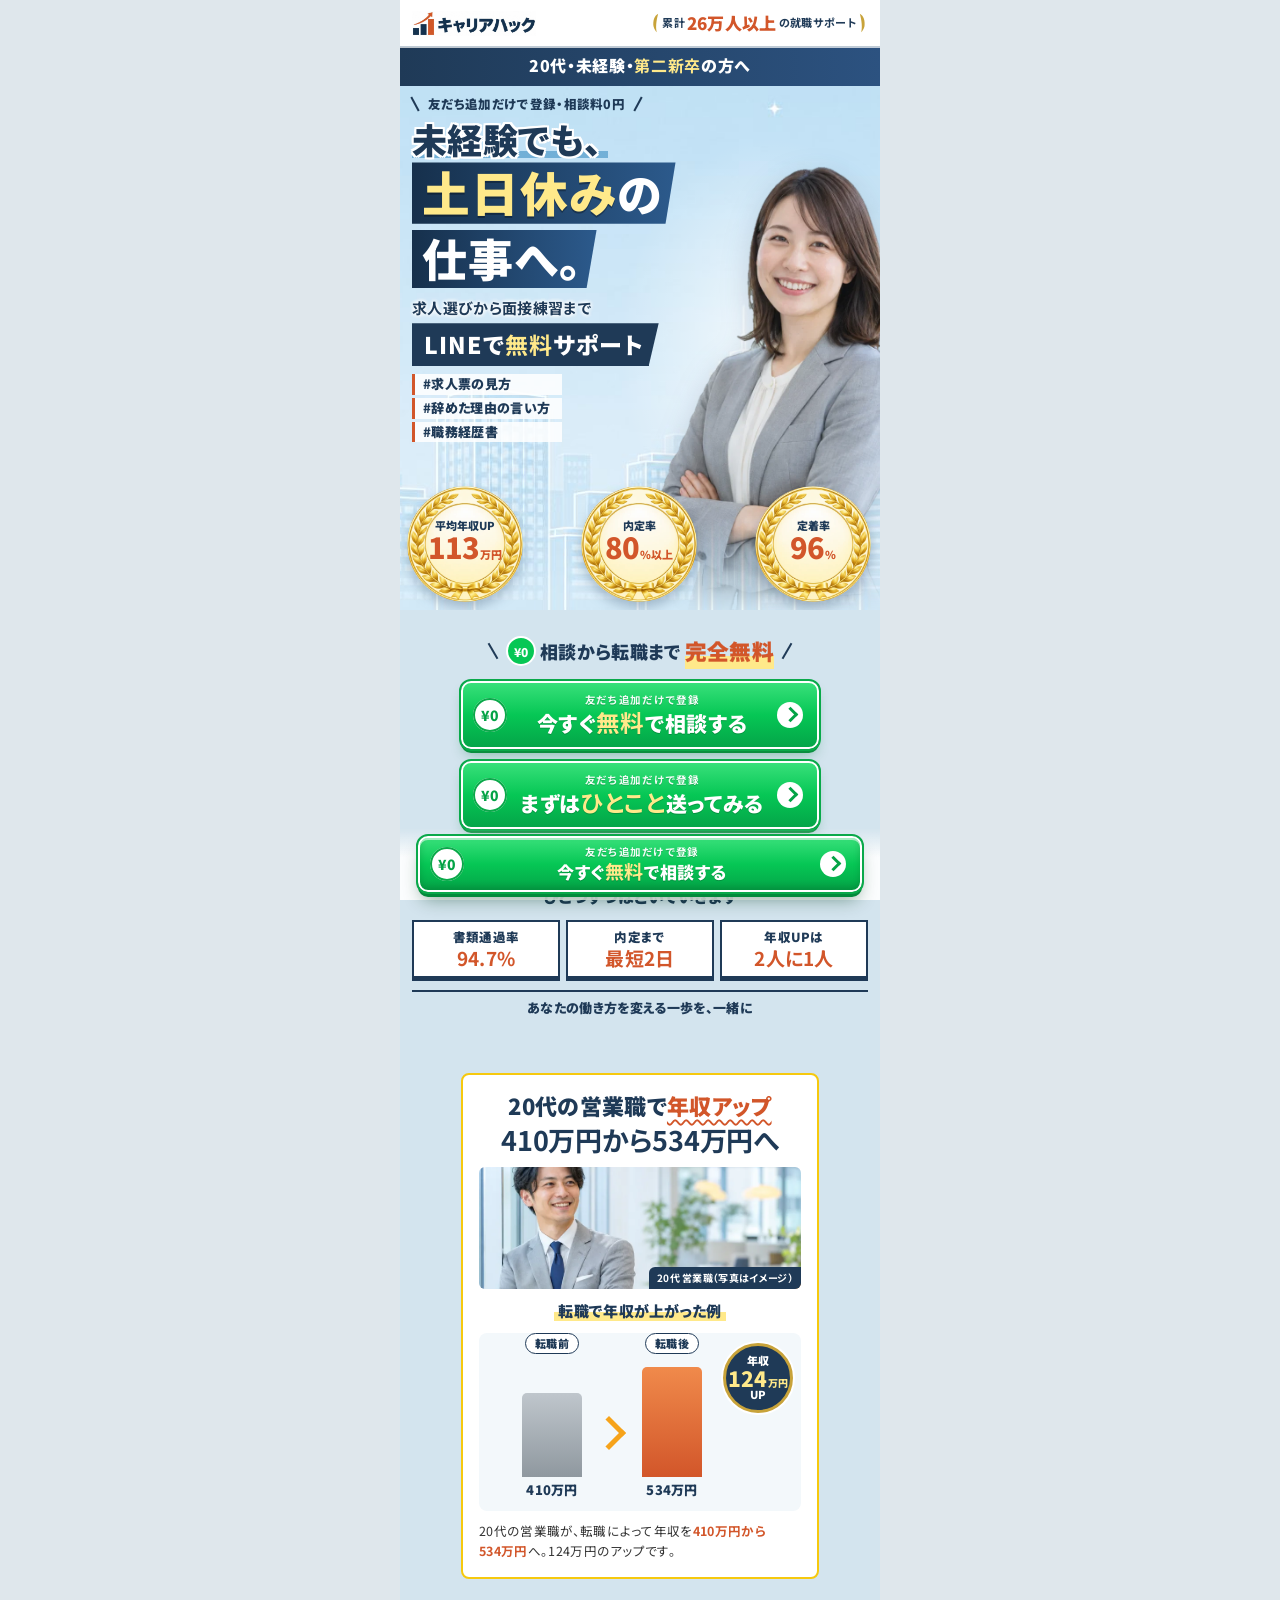
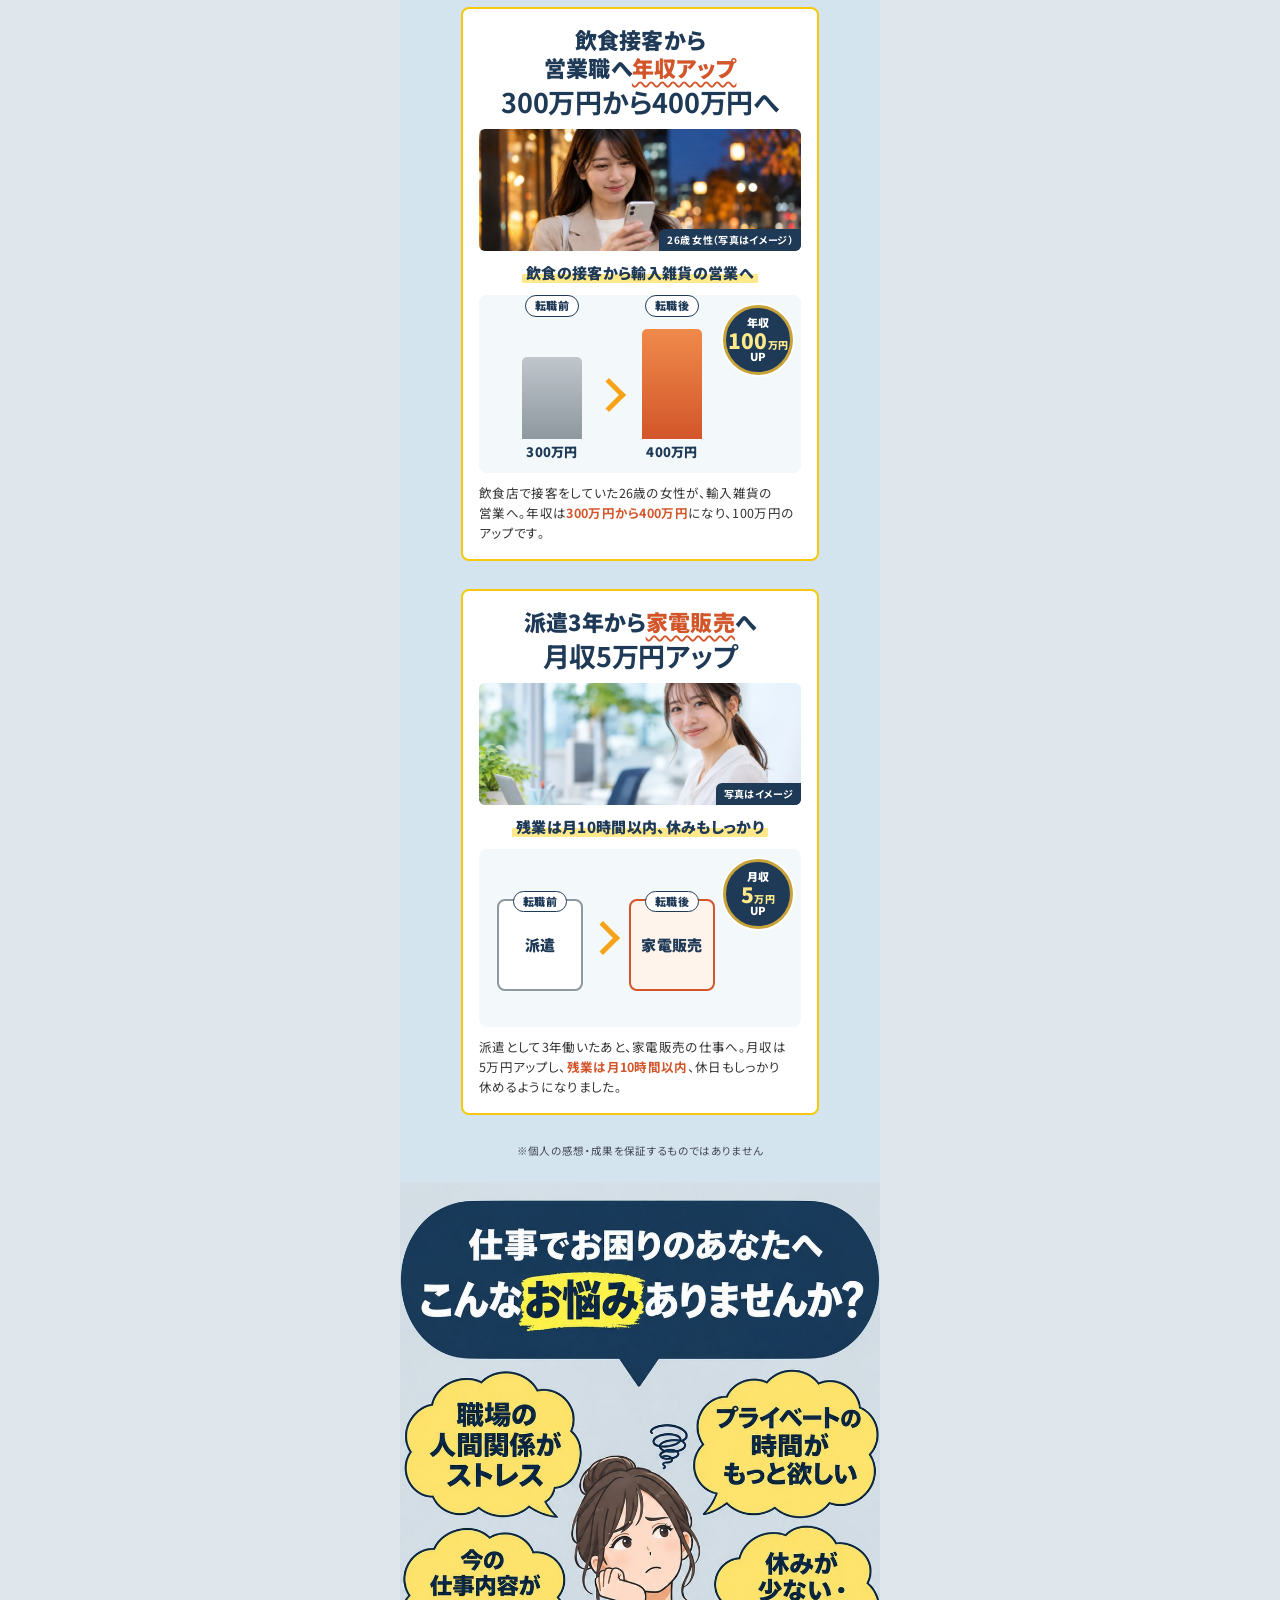
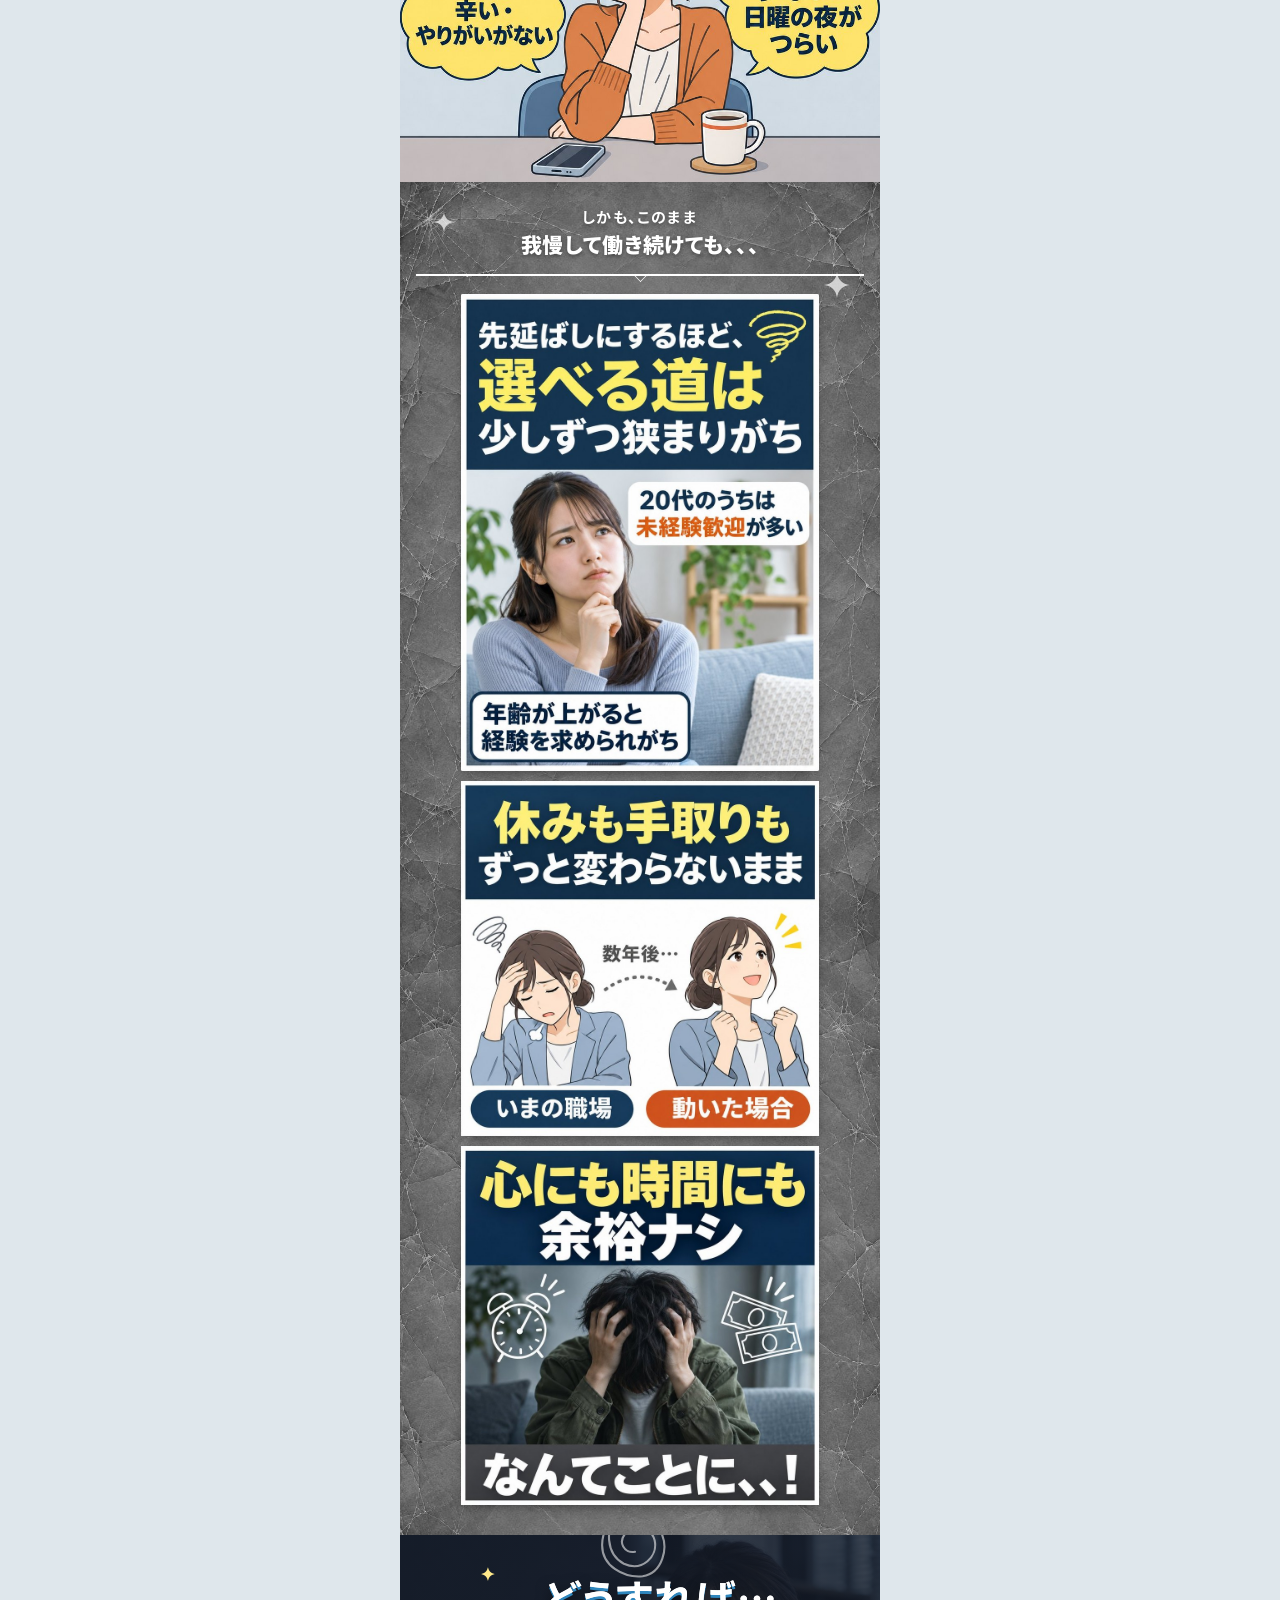
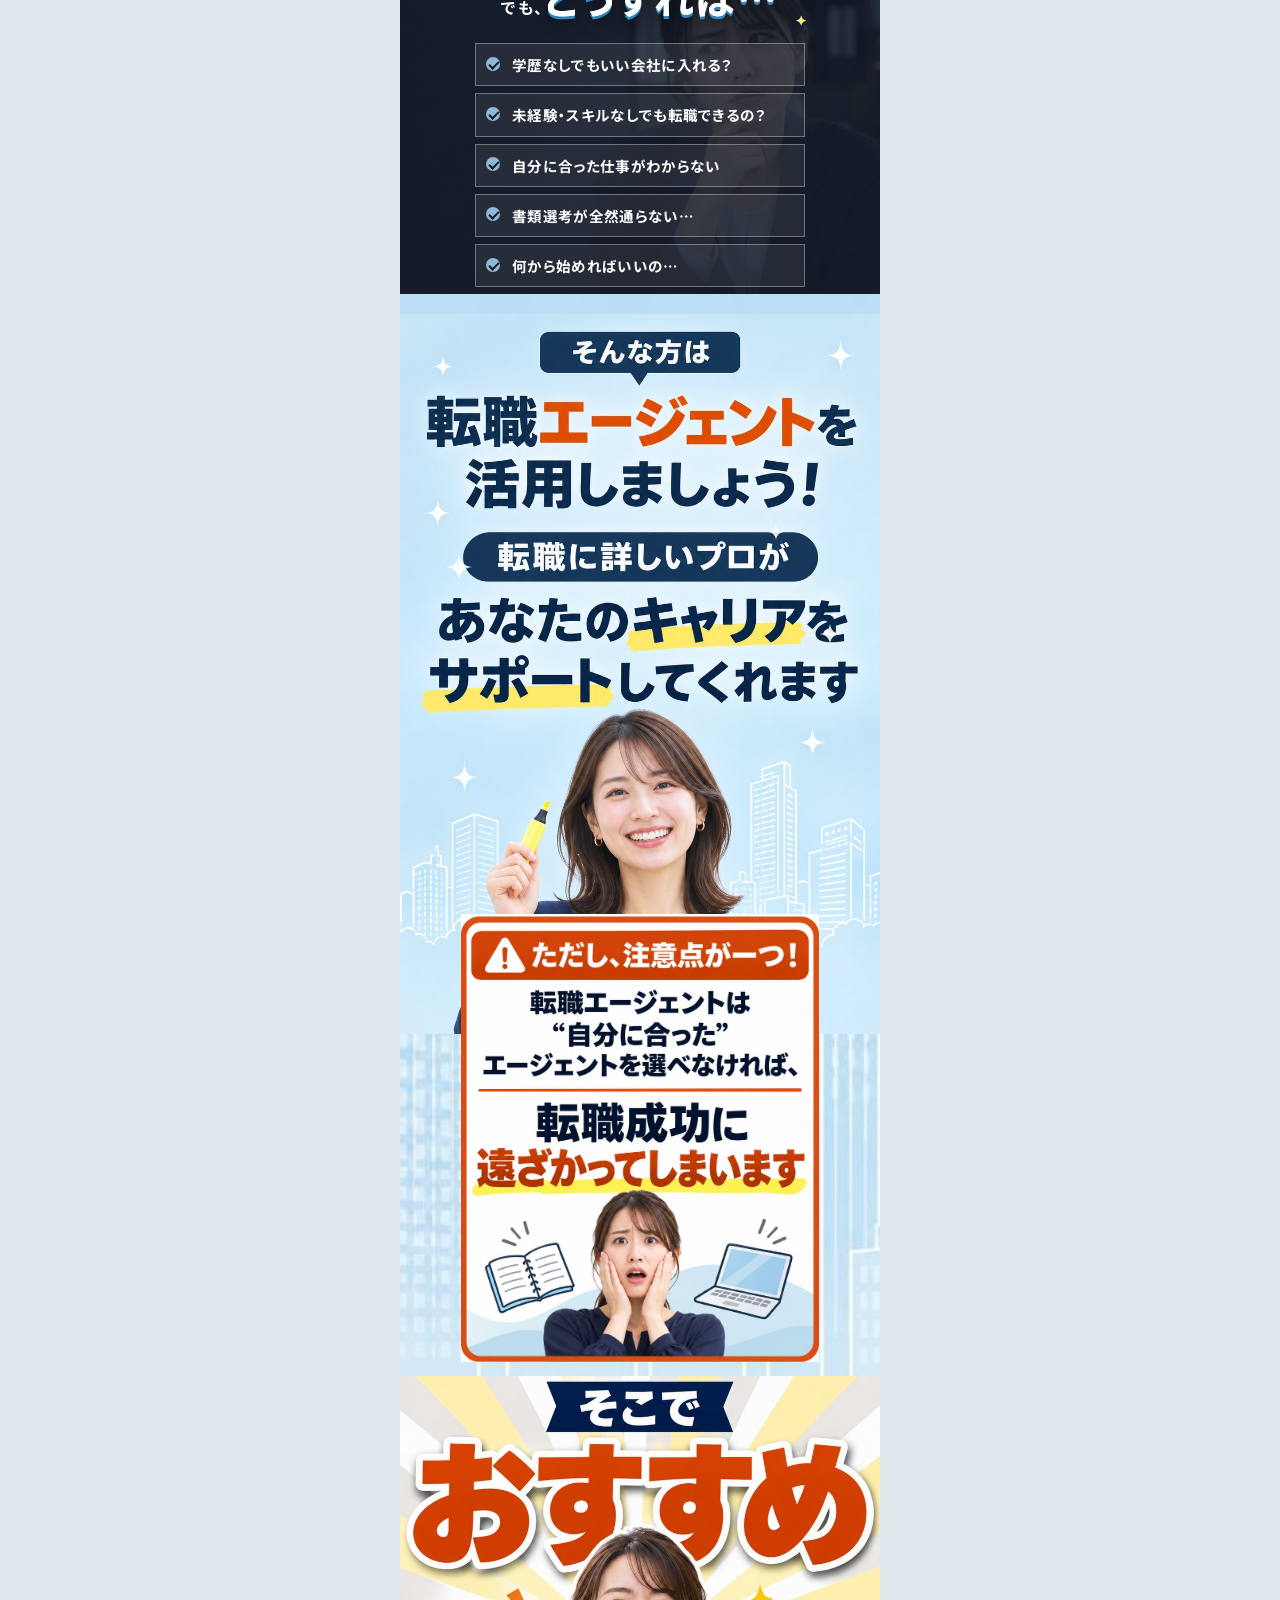
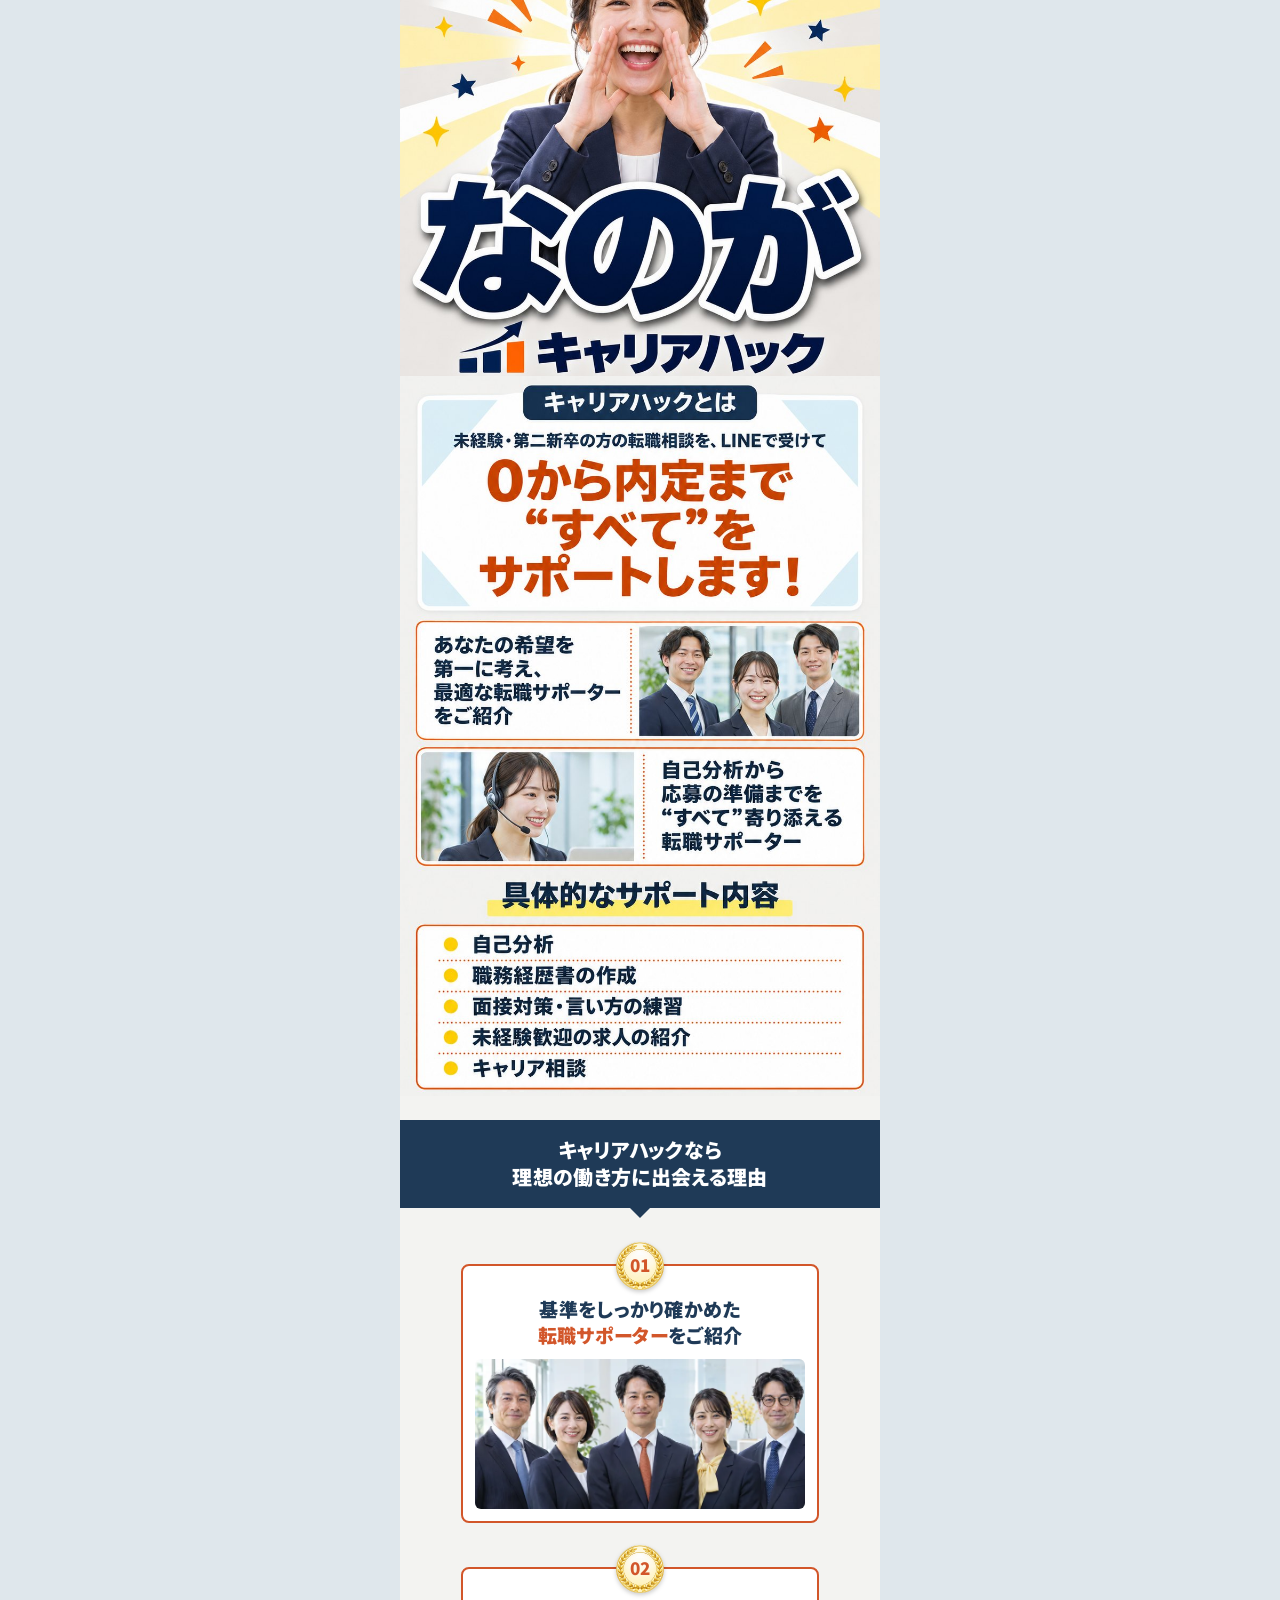
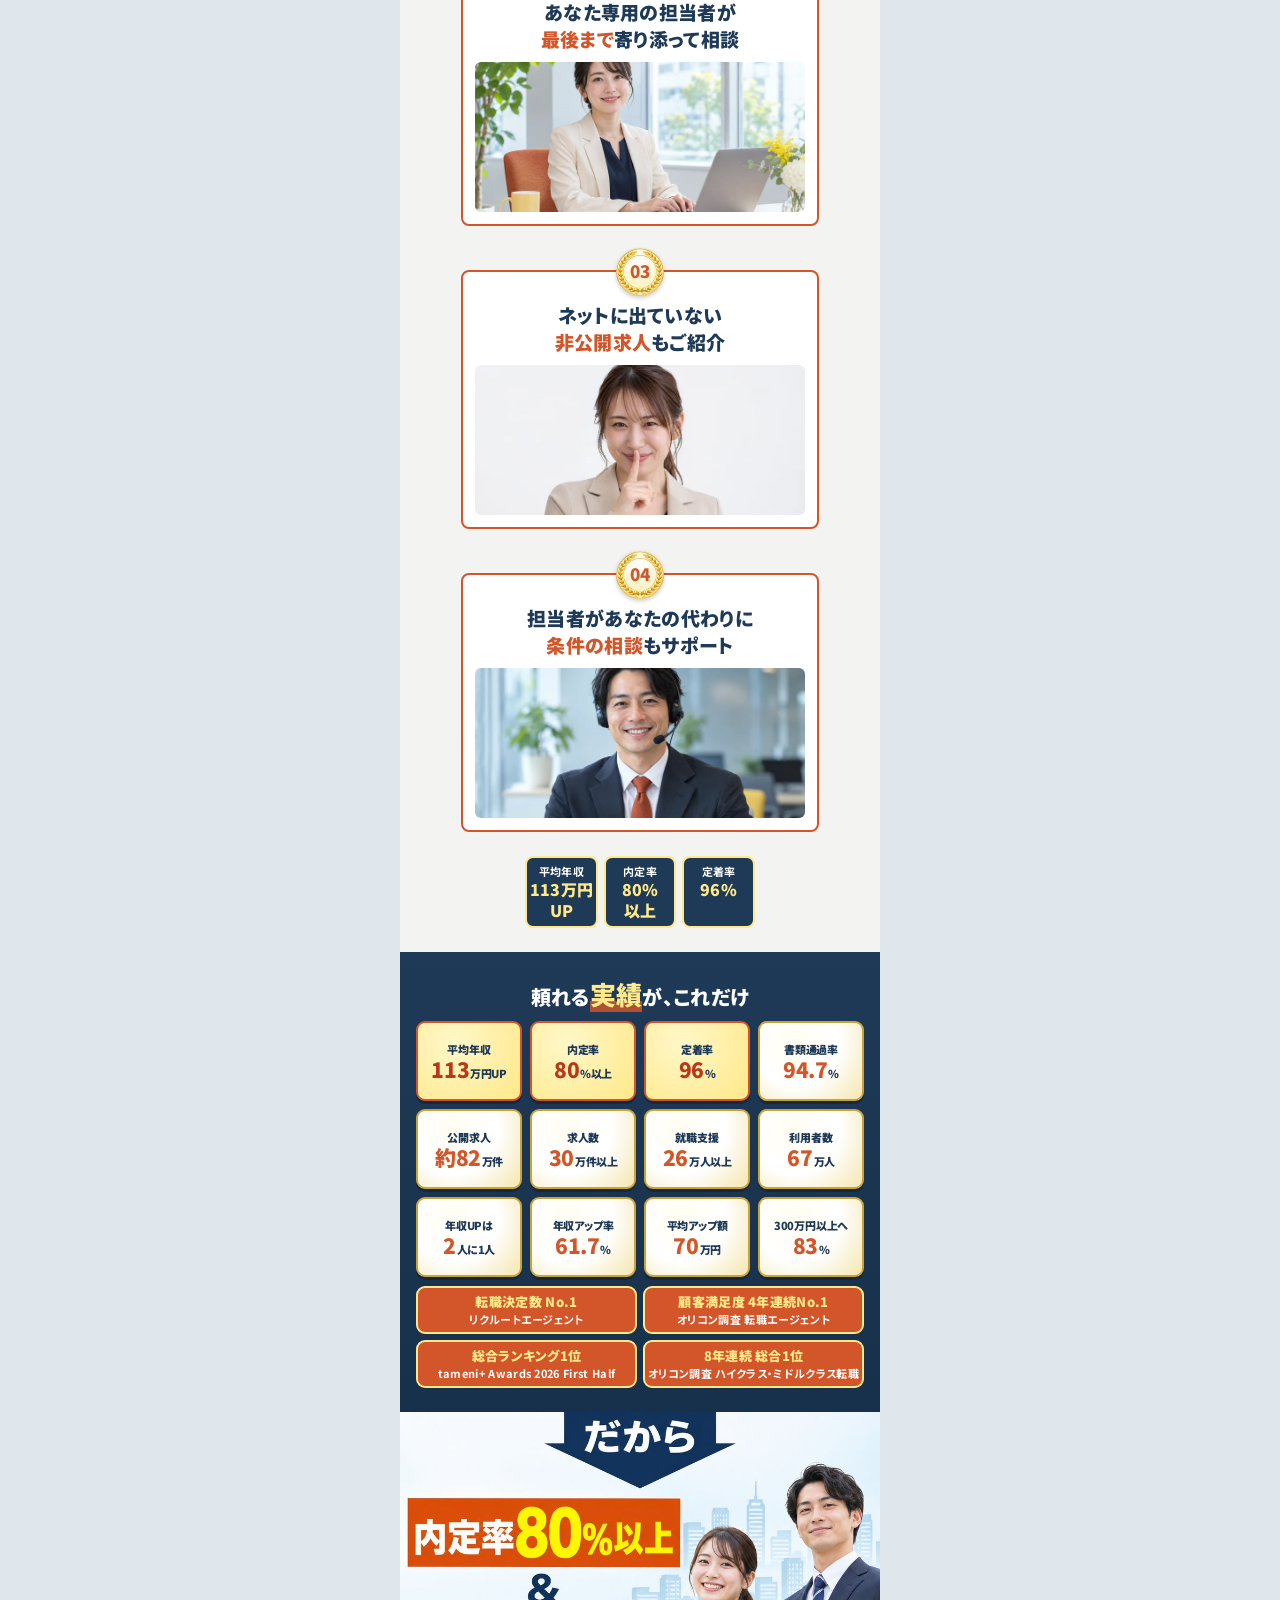
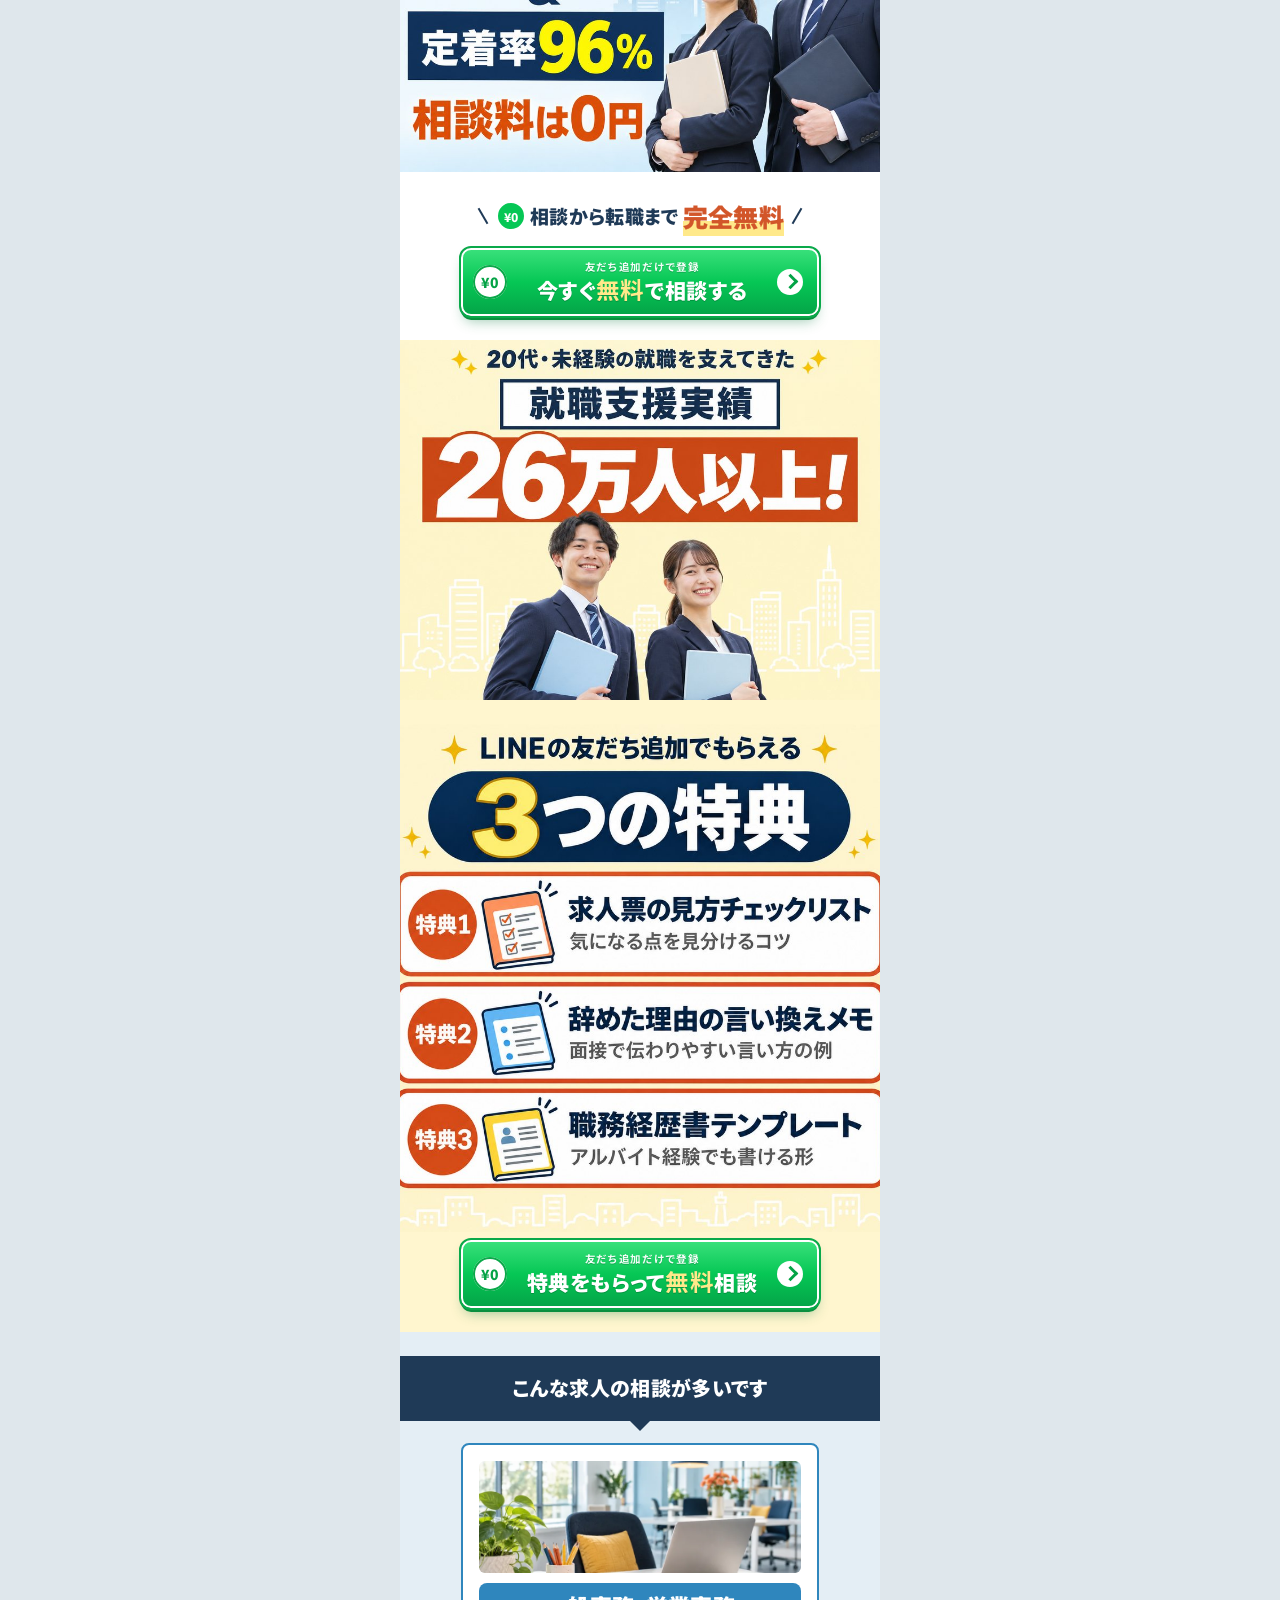
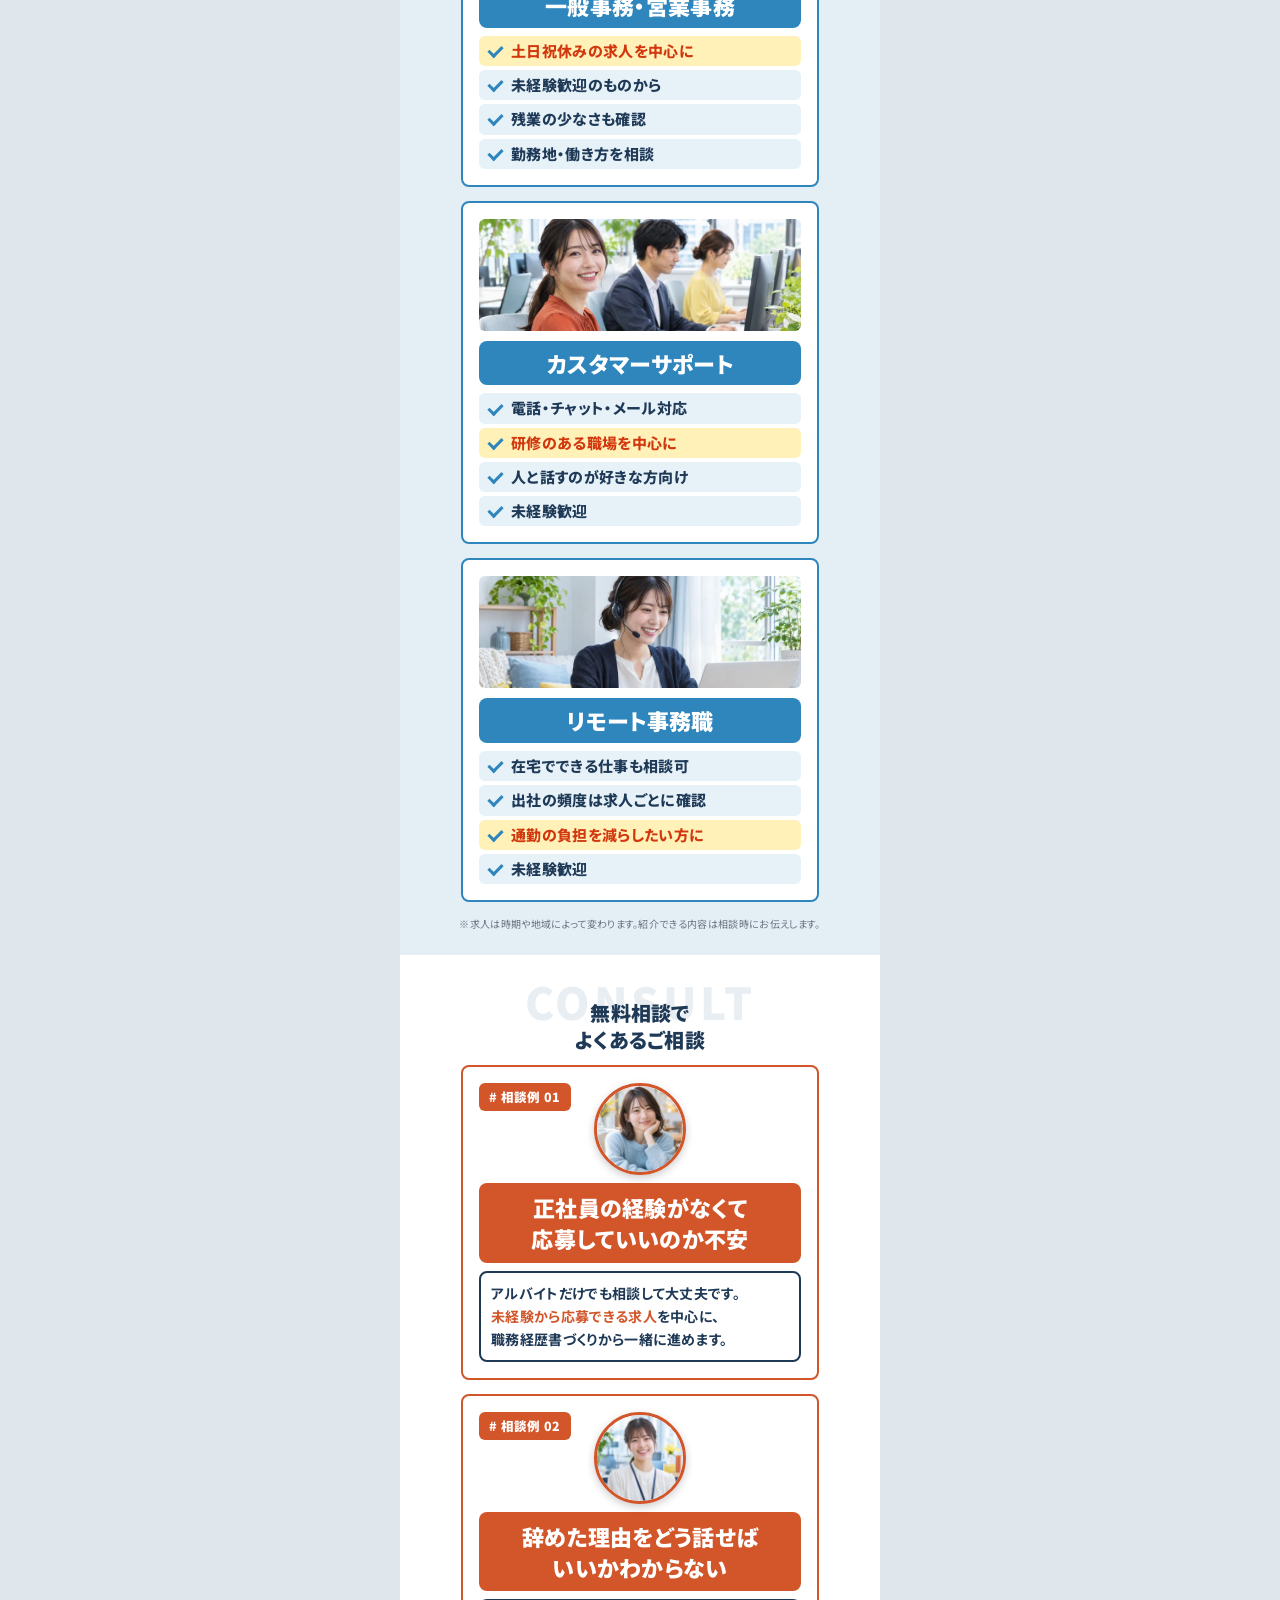
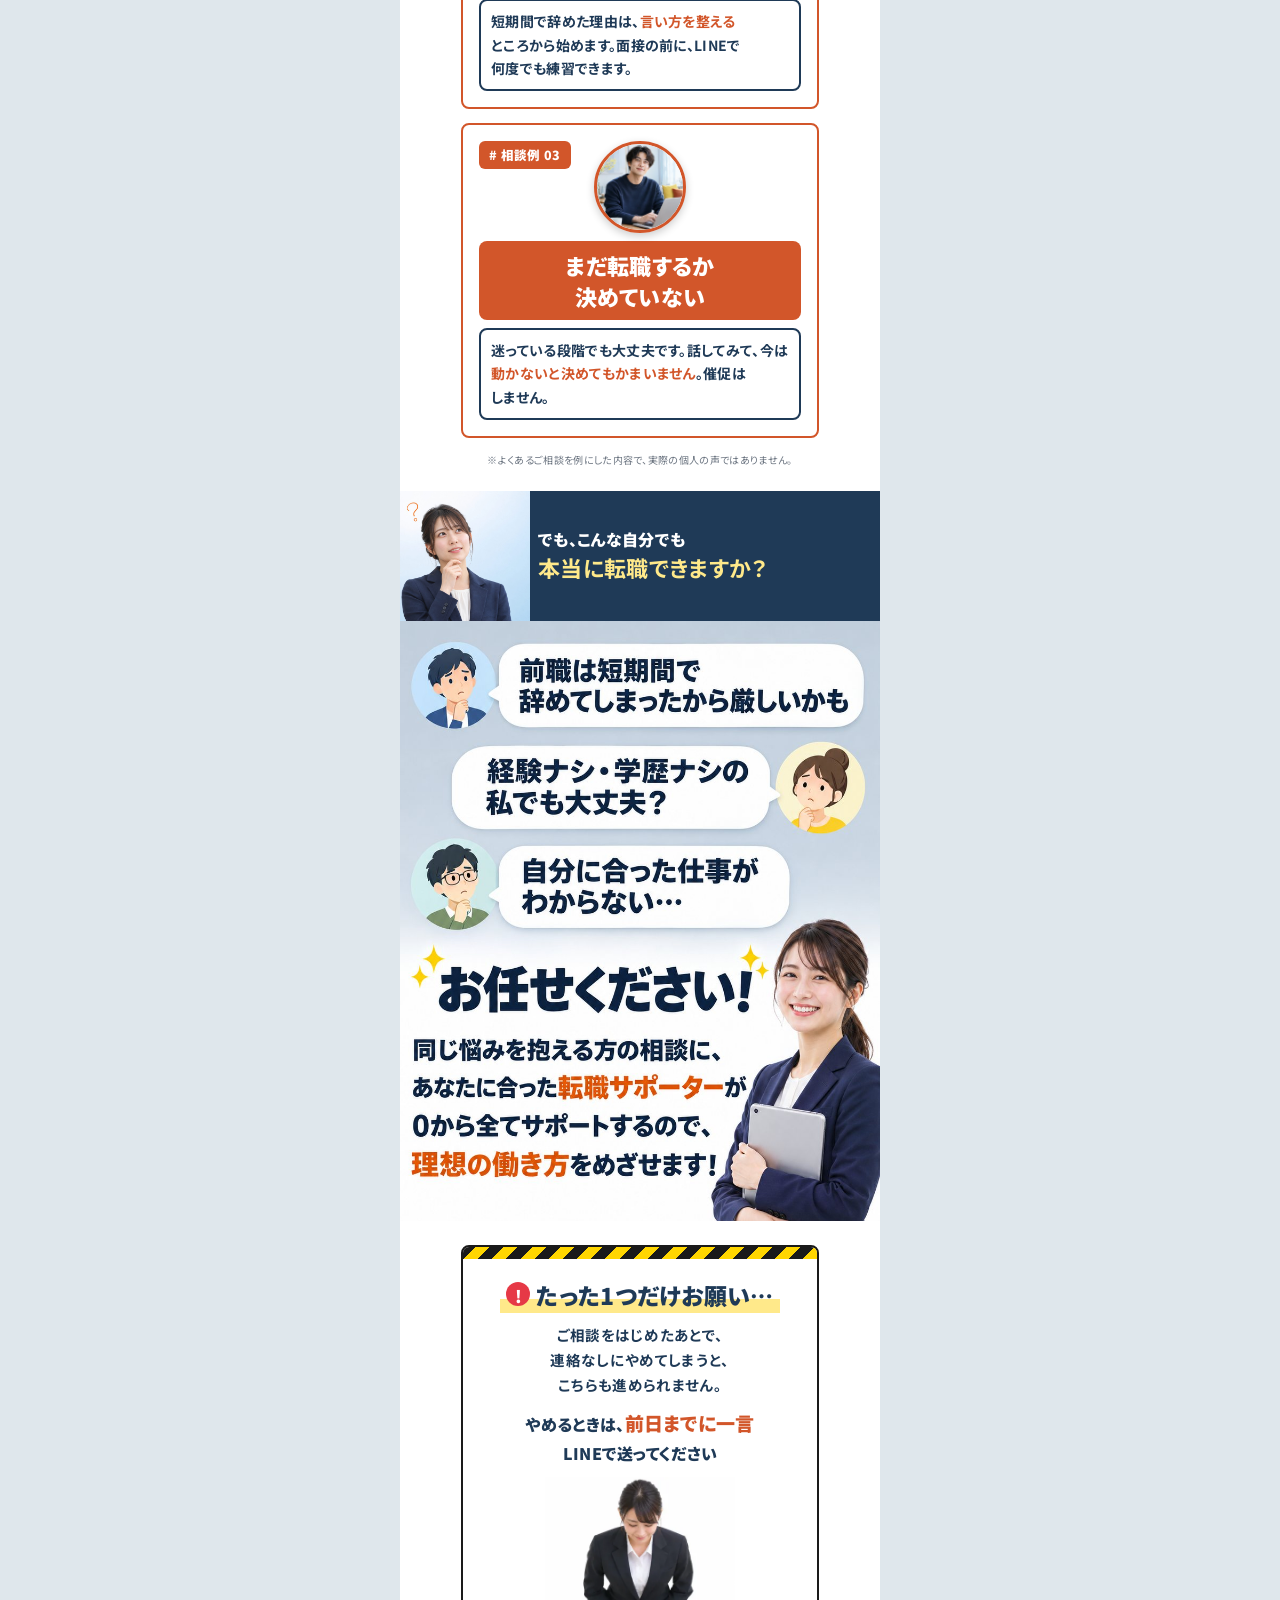
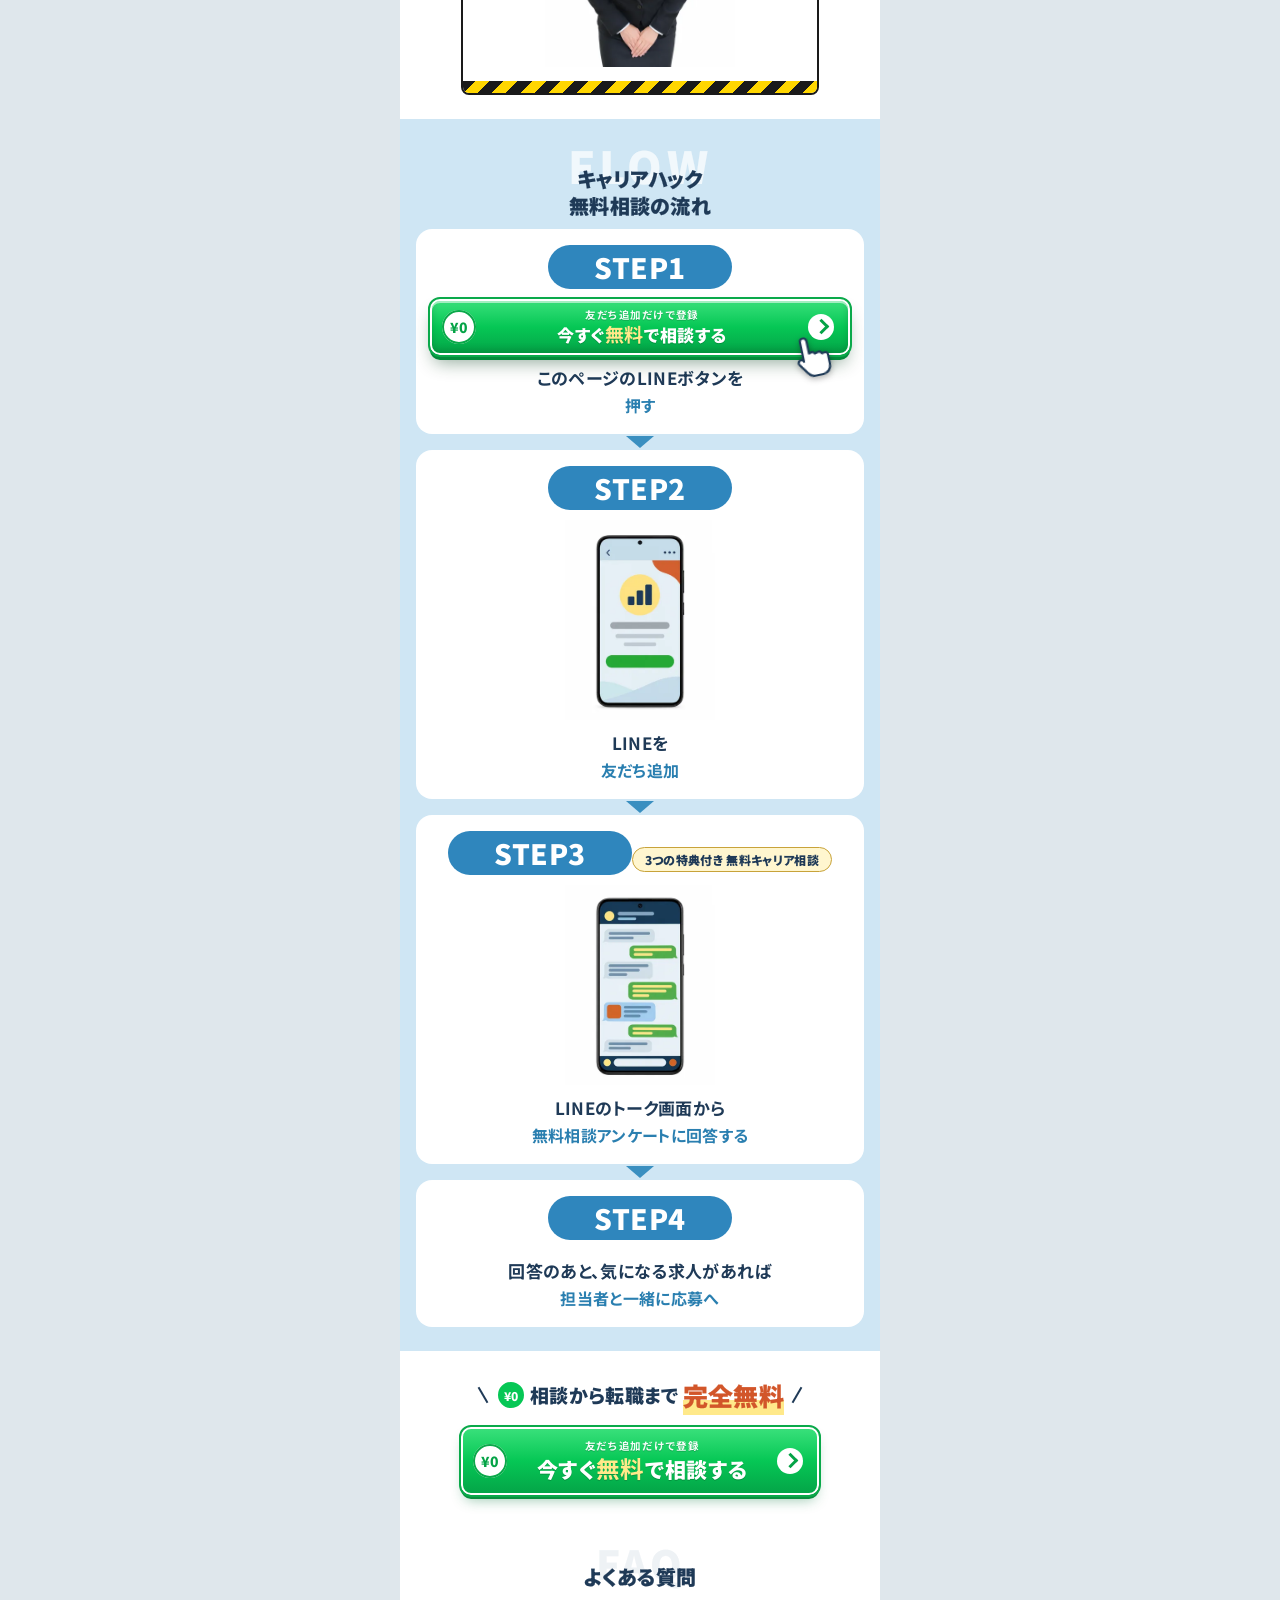
==== commit 8804f843: "r13b: face-crop fix (round avatar for consult cards), hazard-stripe warning card, job highlight red," ====
--- a/docs/v2/index.html
+++ b/docs/v2/index.html
@@ -194,9 +194,9 @@
 <!-- 11 声（相談例） -->
 <section class="voices">
   <h2 class="vc-h"><small>CONSULT</small>無料相談で<br>よくあるご相談</h2>
-  <article class="vcard"><figure class="vc-ph"><img src="img/vs1.webp" width="760" height="361" alt="相談例のイメージ写真" loading="lazy"><span class="vc-no"># 相談例 01</span></figure><h3 class="vc-q">正社員の経験がなくて<br>応募していいのか不安</h3><p class="vc-a">アルバイトだけでも相談して大丈夫です。<b>未経験から応募できる求人</b>を中心に、職務経歴書づくりから一緒に進めます。</p></article>
-  <article class="vcard"><figure class="vc-ph"><img src="img/vs2.webp" width="760" height="361" alt="相談例のイメージ写真" loading="lazy"><span class="vc-no"># 相談例 02</span></figure><h3 class="vc-q">辞めた理由をどう話せば<br>いいかわからない</h3><p class="vc-a">短期間で辞めた理由は、<b>言い方を整える</b>ところから始めます。面接の前に、LINEで何度でも練習できます。</p></article>
-  <article class="vcard"><figure class="vc-ph"><img src="img/vs3.webp" width="760" height="361" alt="相談例のイメージ写真" loading="lazy"><span class="vc-no"># 相談例 03</span></figure><h3 class="vc-q">まだ転職するか<br>決めていない</h3><p class="vc-a">迷っている段階でも大丈夫です。話してみて、今は<b>動かないと決めてもかまいません</b>。催促はしません。</p></article>
+  <article class="vcard"><figure class="vc-ph"><img src="img/va1.webp" width="360" height="360" alt="相談例のイメージ写真" loading="lazy"><span class="vc-no"># 相談例 01</span></figure><h3 class="vc-q">正社員の経験がなくて<br>応募していいのか不安</h3><p class="vc-a">アルバイトだけでも相談して大丈夫です。<b>未経験から応募できる求人</b>を中心に、職務経歴書づくりから一緒に進めます。</p></article>
+  <article class="vcard"><figure class="vc-ph"><img src="img/va2.webp" width="360" height="360" alt="相談例のイメージ写真" loading="lazy"><span class="vc-no"># 相談例 02</span></figure><h3 class="vc-q">辞めた理由をどう話せば<br>いいかわからない</h3><p class="vc-a">短期間で辞めた理由は、<b>言い方を整える</b>ところから始めます。面接の前に、LINEで何度でも練習できます。</p></article>
+  <article class="vcard"><figure class="vc-ph"><img src="img/va3.webp" width="360" height="360" alt="相談例のイメージ写真" loading="lazy"><span class="vc-no"># 相談例 03</span></figure><h3 class="vc-q">まだ転職するか<br>決めていない</h3><p class="vc-a">迷っている段階でも大丈夫です。話してみて、今は<b>動かないと決めてもかまいません</b>。催促はしません。</p></article>
   <p class="note c">※よくあるご相談を例にした内容で、実際の個人の声ではありません。</p>
 </section>
 
--- a/docs/v2/style.css
+++ b/docs/v2/style.css
@@ -761,3 +761,70 @@
 
 /* ---- round 12: C2 最小文字 10px 以上 ---- */
 .st-grid span,.st-awards span,.st-grid b small,.medals b small,.cc-ch .rb b small,.medals .mt sup{font-size:10px!important}
+
+/* ---- round 13 / B1: FVインパクト（Gemini G1〜G5） ---- */
+.top{height:46px}.brand img{height:27px}
+.top-note{font-size:12px}.top-note b{font-size:20px}
+.fv-h .l1{font-size:35px;letter-spacing:.01em;background:linear-gradient(transparent 82%,rgba(47,134,189,.55) 82%);display:inline-block;padding-right:6px}
+.fv-h .blk{font-size:45px;line-height:1.16;box-shadow:0 4px 0 #0d2238,0 8px 12px -4px rgba(13,34,56,.45);background:linear-gradient(90deg,#16304c,#2c5a8c)}
+.fv-h .blk em{font-size:1.06em;-webkit-text-stroke:.5px #b8860b;text-shadow:0 2px 0 rgba(0,0,0,.25)}
+.fv-blk{font-size:23px;box-shadow:0 3px 0 #0d2238}
+.fv-img{width:334px;right:-18px;bottom:2px}
+.fv-in::before{content:'';position:absolute;z-index:0;right:-40px;bottom:60px;width:300px;height:420px;background:radial-gradient(closest-side,rgba(255,255,255,.75),rgba(255,255,255,0));pointer-events:none}
+.medals li{width:116px;height:116px;grid-template-rows:13px 34px}
+.medals .mt{font-size:11px!important;line-height:13px}
+.medals b{font-size:29px!important;line-height:34px;letter-spacing:-.04em}
+.medals b small{font-size:11px!important}
+/* CTAの奥行き（G4） */
+.btn{min-height:68px;background:linear-gradient(180deg,#38e07a 0,#06c755 50%,#04a548 100%);box-shadow:0 5px 0 #038a3b,0 11px 18px -4px rgba(0,60,25,.45),inset 0 2px 0 rgba(255,255,255,.55),inset 0 -3px 6px rgba(0,80,30,.25)}
+.btn .bt{font-size:21px}.btn.b-s{min-height:56px}.btn.b-s .bt{font-size:17px}
+.brand img{height:25px}
+.top-note{font-size:11px;white-space:nowrap}.top-note b{font-size:17px}
+.fv-h .blk em{-webkit-text-stroke:0;text-shadow:0 2px 0 rgba(0,0,0,.3)}
+
+/* ---- round 13 / B2: 実績グリッド 11px+、カード見出し22px、どうすれば装飾（G6〜G9） ---- */
+.st-grid{gap:8px}
+.st-grid li{min-height:84px!important;padding:8px 1px 7px!important}
+.st-grid span{font-size:11px!important;letter-spacing:-.02em}
+.st-grid b{font-size:21px!important}
+.st-grid b small,.st-awards span{font-size:11px!important}
+.st-grid li.core b{font-size:21px!important}
+.ccard{padding:16px 16px 16px}
+.cc-h{font-size:22px;line-height:1.3}.cc-h b{font-size:27px}
+.cc-ch .rb small{font-size:11px}
+.jcard,.vcard{padding:16px}
+.jc-t{font-size:22px;padding:8px 8px}
+.vc-q{font-size:22px;padding:9px 8px}
+.jc-l li{font-size:15px}
+.vc-a{font-size:14px}
+/* どうすれば…：白フチ＋影で跳ねさせる */
+.how-lead b{font-size:40px;color:#fff;-webkit-text-stroke:0;text-shadow:0 0 0 #fff,0 3px 0 #2f86bd,0 6px 14px rgba(0,0,0,.55);letter-spacing:.04em}
+.how-lead{position:relative}
+.how-lead::before,.how-lead::after{content:'✦';position:absolute;color:#ffe98a;font-size:18px;animation:none}
+.how-lead::before{left:14%;top:-6px}.how-lead::after{right:12%;bottom:-2px;font-size:14px}
+/* 高さ調整（≤103%） */
+.jc-ph,.vc-ph,.jc-ph img,.vc-ph img{height:112px}
+.cc-ph,.cc-ph img{height:130px}
+.st-grid li{min-height:80px!important}
+/* B3: HTMLセクションの上下余白を24pxに統一 */
+.cta1,.cases,.stats,.cta-b,.tokuten,.jobs,.voices,.stripe,.flow,.faq,.reasons{padding-top:24px!important;padding-bottom:24px!important}
+.cases>:last-child,.reasons>:last-child,.jobs>:last-child,.voices>:last-child{margin-bottom:0!important}
+.cc-ph,.cc-ph img{height:122px}
+.jc-l{gap:4px}.jc-l li{padding-top:5px;padding-bottom:5px}
+/* 顔切れ防止（Gemini 指摘）：写真は上寄せで切り出す */
+.cc-ph img{object-position:50% 12%}
+.vc-ph img{object-position:50% 4%}
+.jc-ph img{object-position:50% 20%}
+.rcard img{object-position:50% 15%}
+/* 相談例：丸アイコン写真（顔切れ回避・Gemini提案） */
+.vc-ph{height:auto!important;display:flex;justify-content:center;margin:0 0 8px;overflow:visible;border-radius:0}
+.vc-ph img{width:92px!important;height:92px!important;border-radius:50%;border:3px solid #d2562a;object-position:50% 25%;box-shadow:0 3px 8px rgba(0,0,0,.2)}
+.vc-no{right:auto;left:0;top:0}
+.cc-ph img{object-position:50% 5%}
+/* 警告デザイン（Gemini：黄×黒ストライプ＋赤！） */
+.cau2{position:relative;border:2px solid #1a1a1a;padding:30px 12px 14px;overflow:hidden}
+.cau2::before,.cau2::after{content:'';position:absolute;left:0;right:0;height:12px;background:repeating-linear-gradient(-45deg,#ffd600 0 10px,#1a1a1a 10px 20px)}
+.cau2::before{top:0}.cau2::after{bottom:0}
+.cau2 img{margin-bottom:12px}
+.cau2 h3:before{content:'!';display:inline-grid;place-items:center;width:24px;height:24px;margin-right:6px;border-radius:50%;background:#e63946;color:#fff;font-size:17px;vertical-align:2px}
+.jc-l li.hl{color:#d2380e}
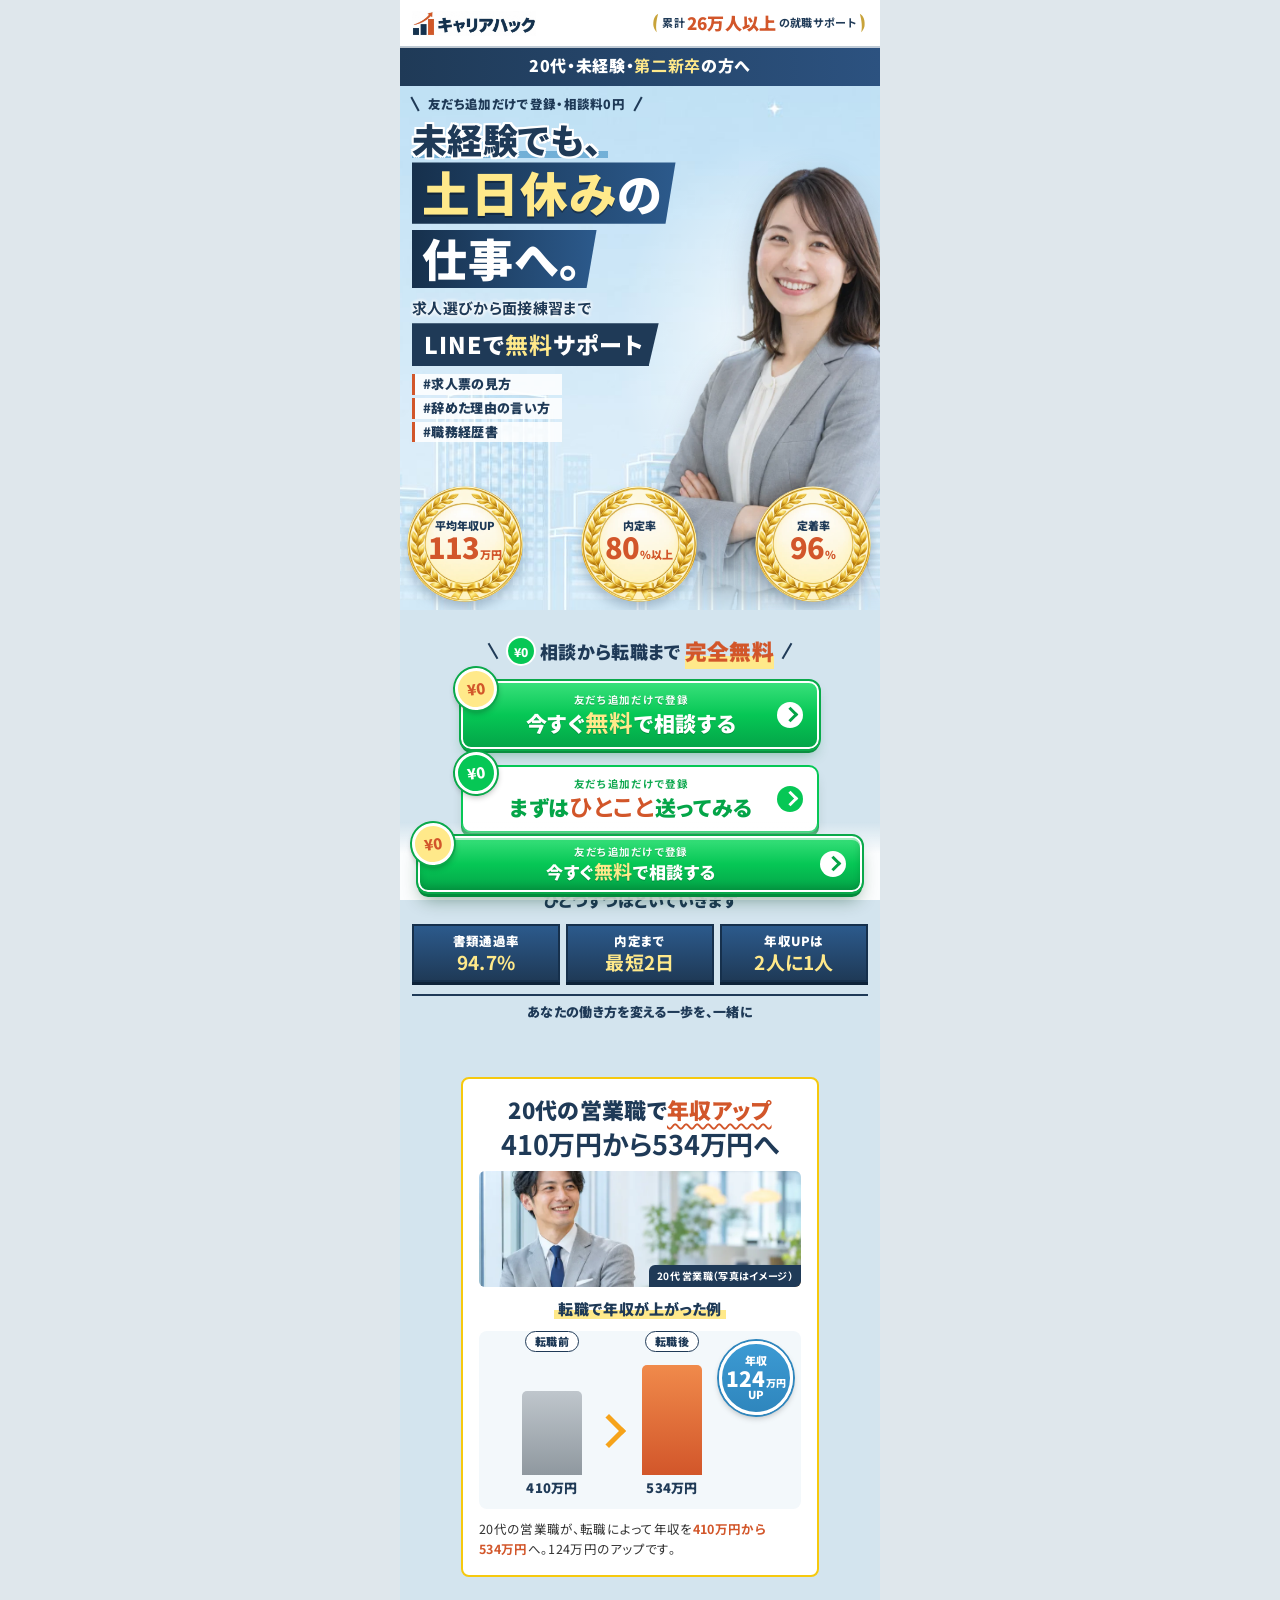
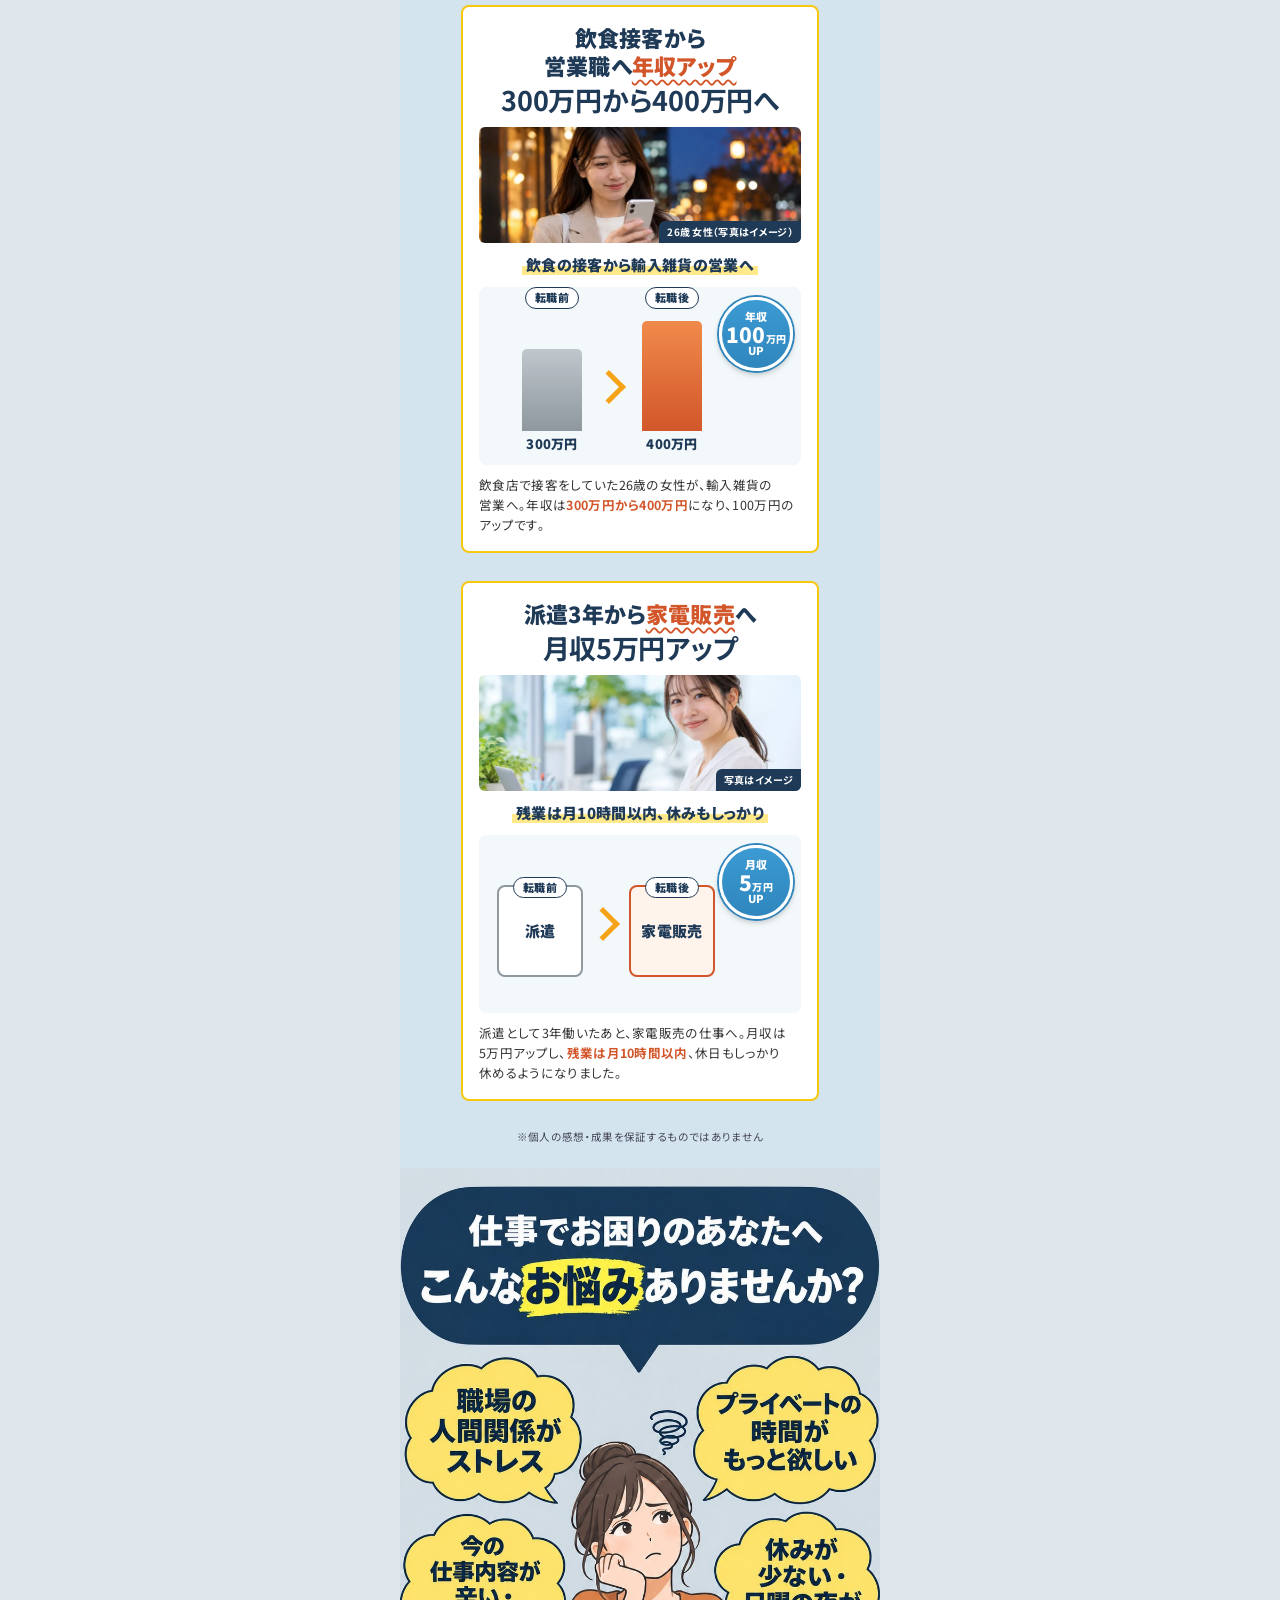
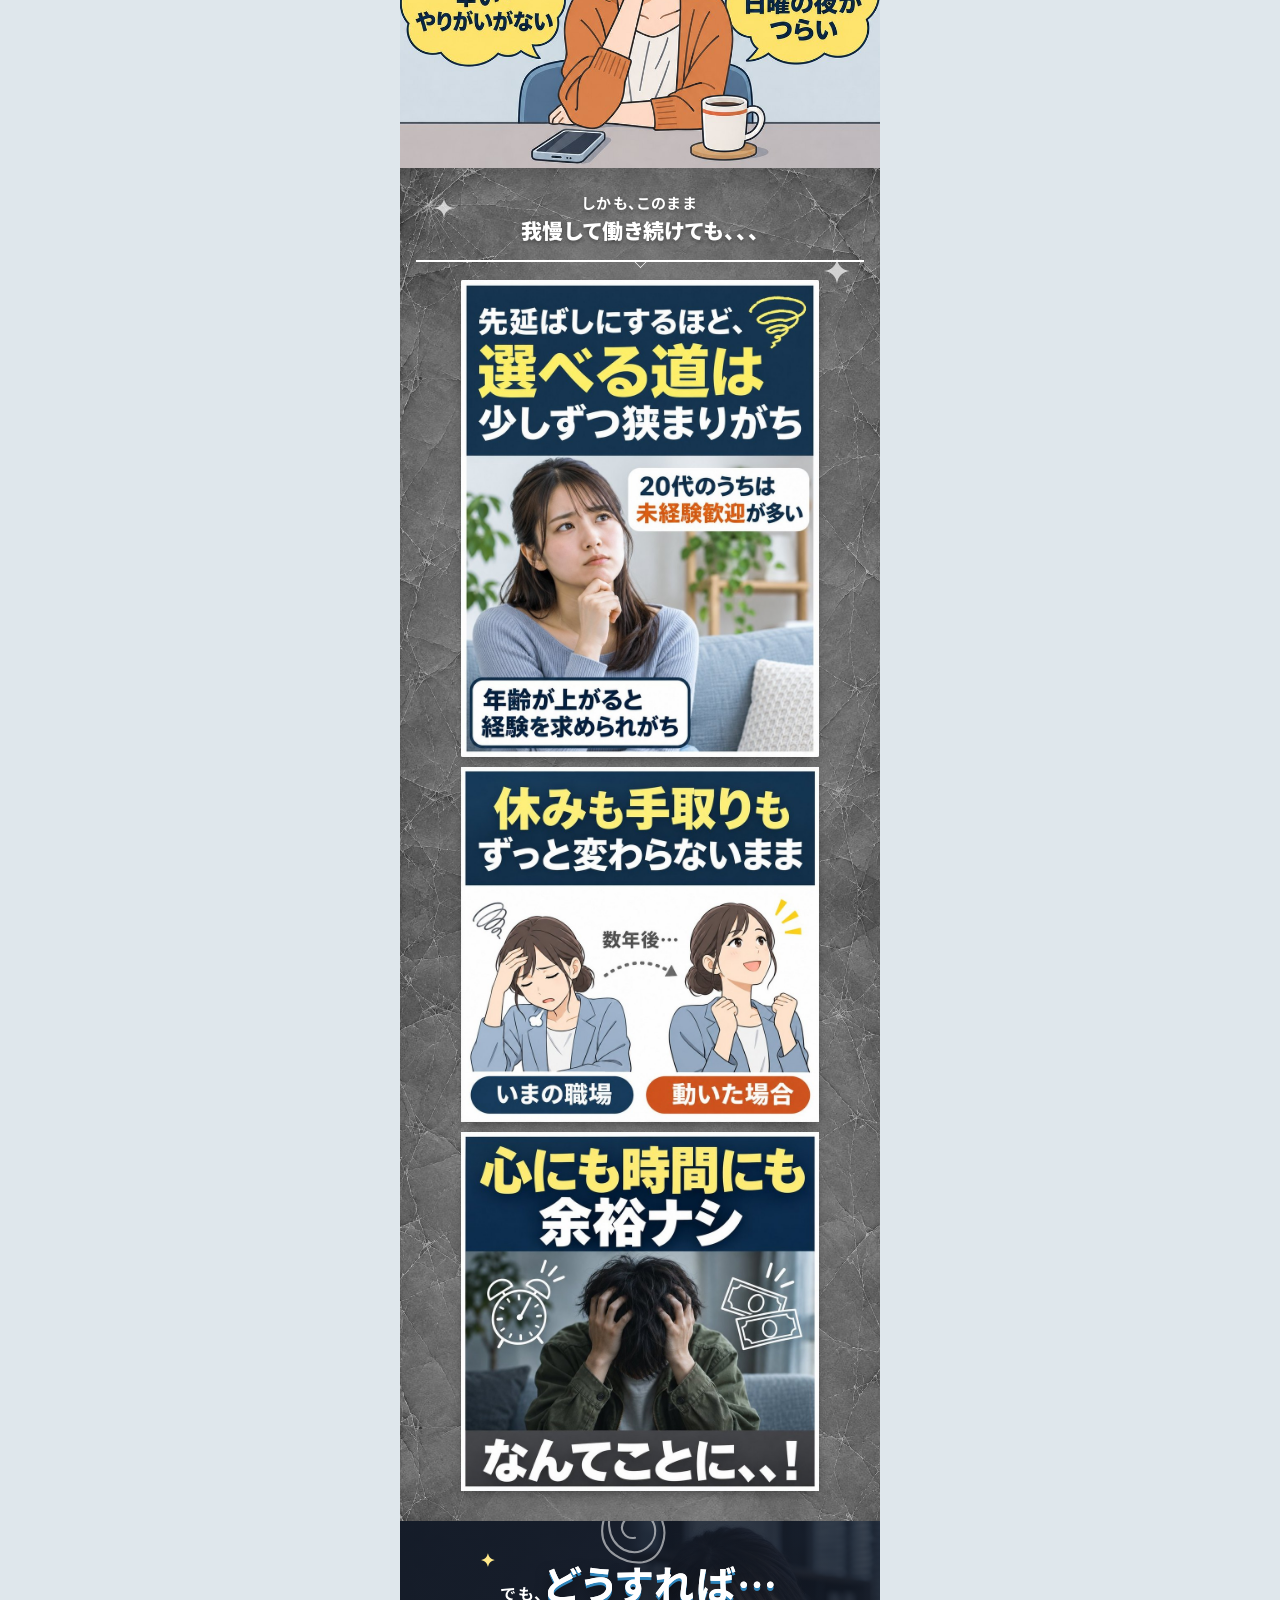
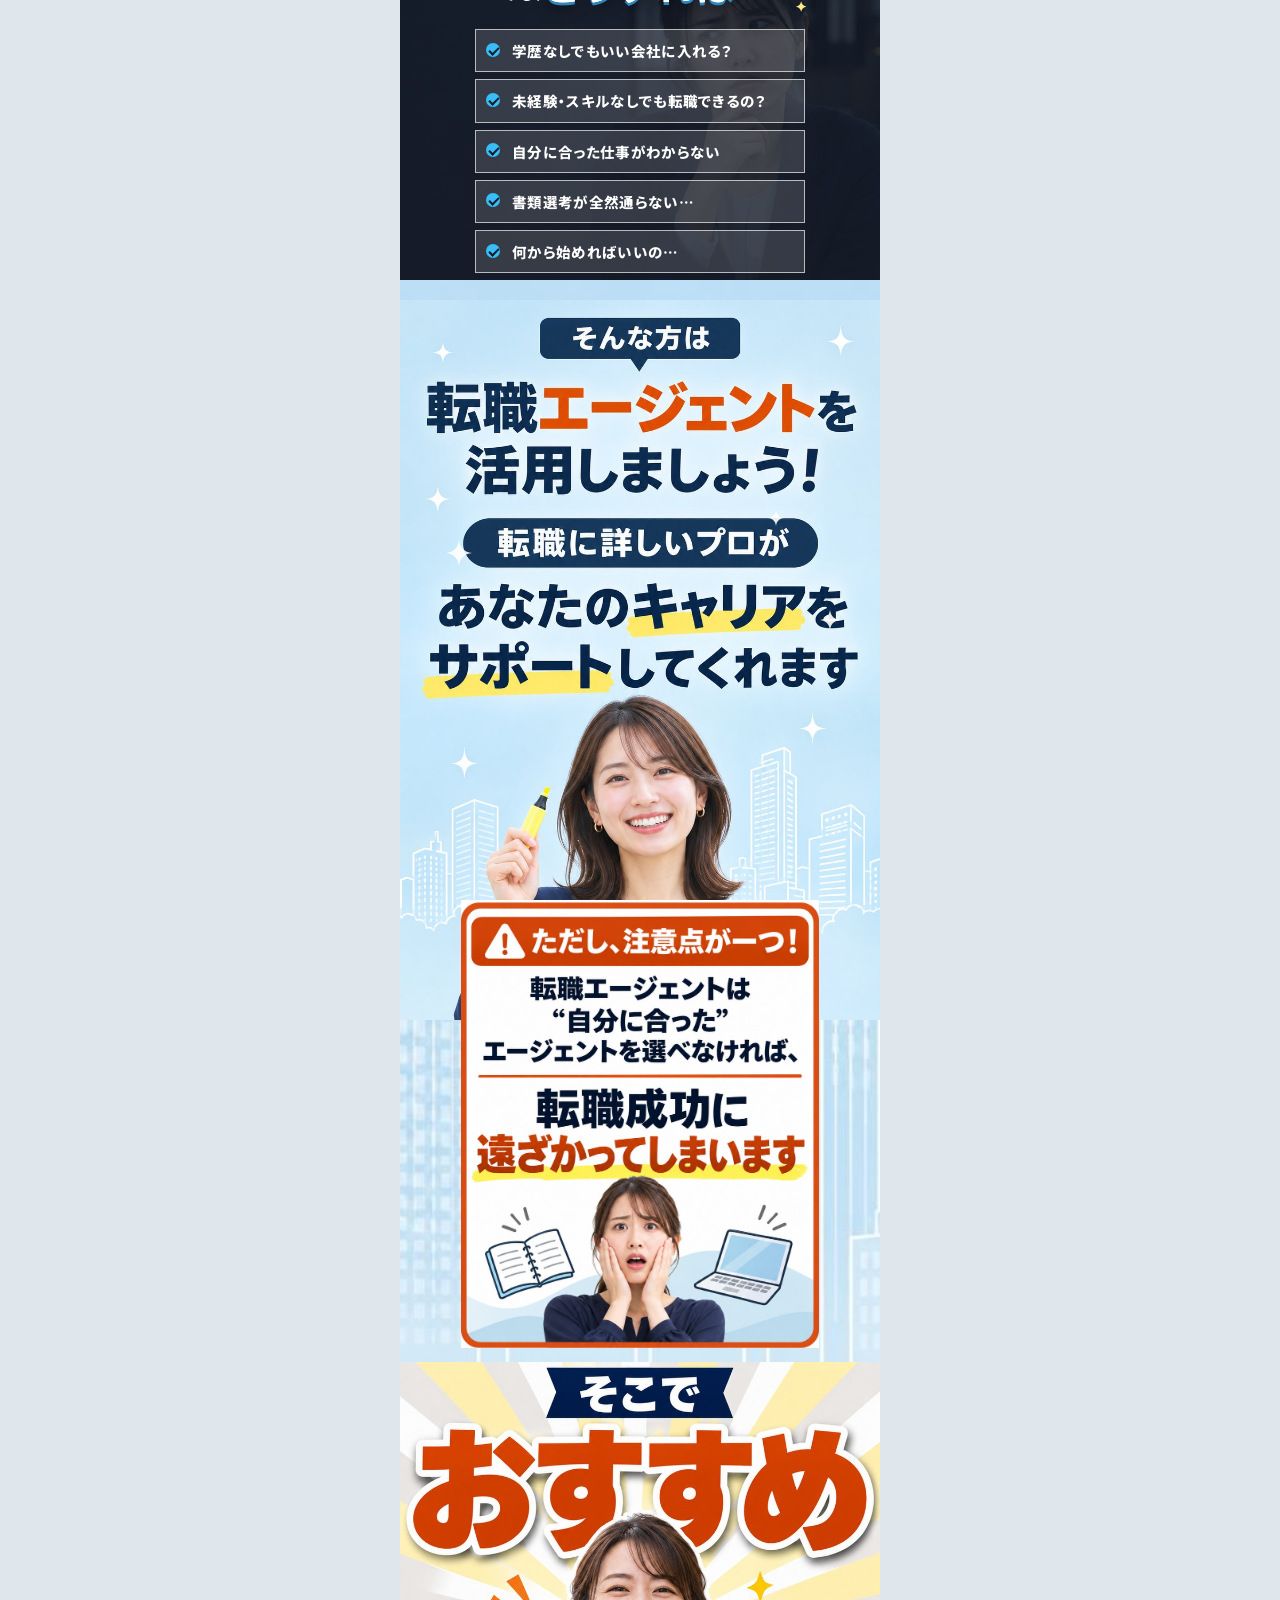
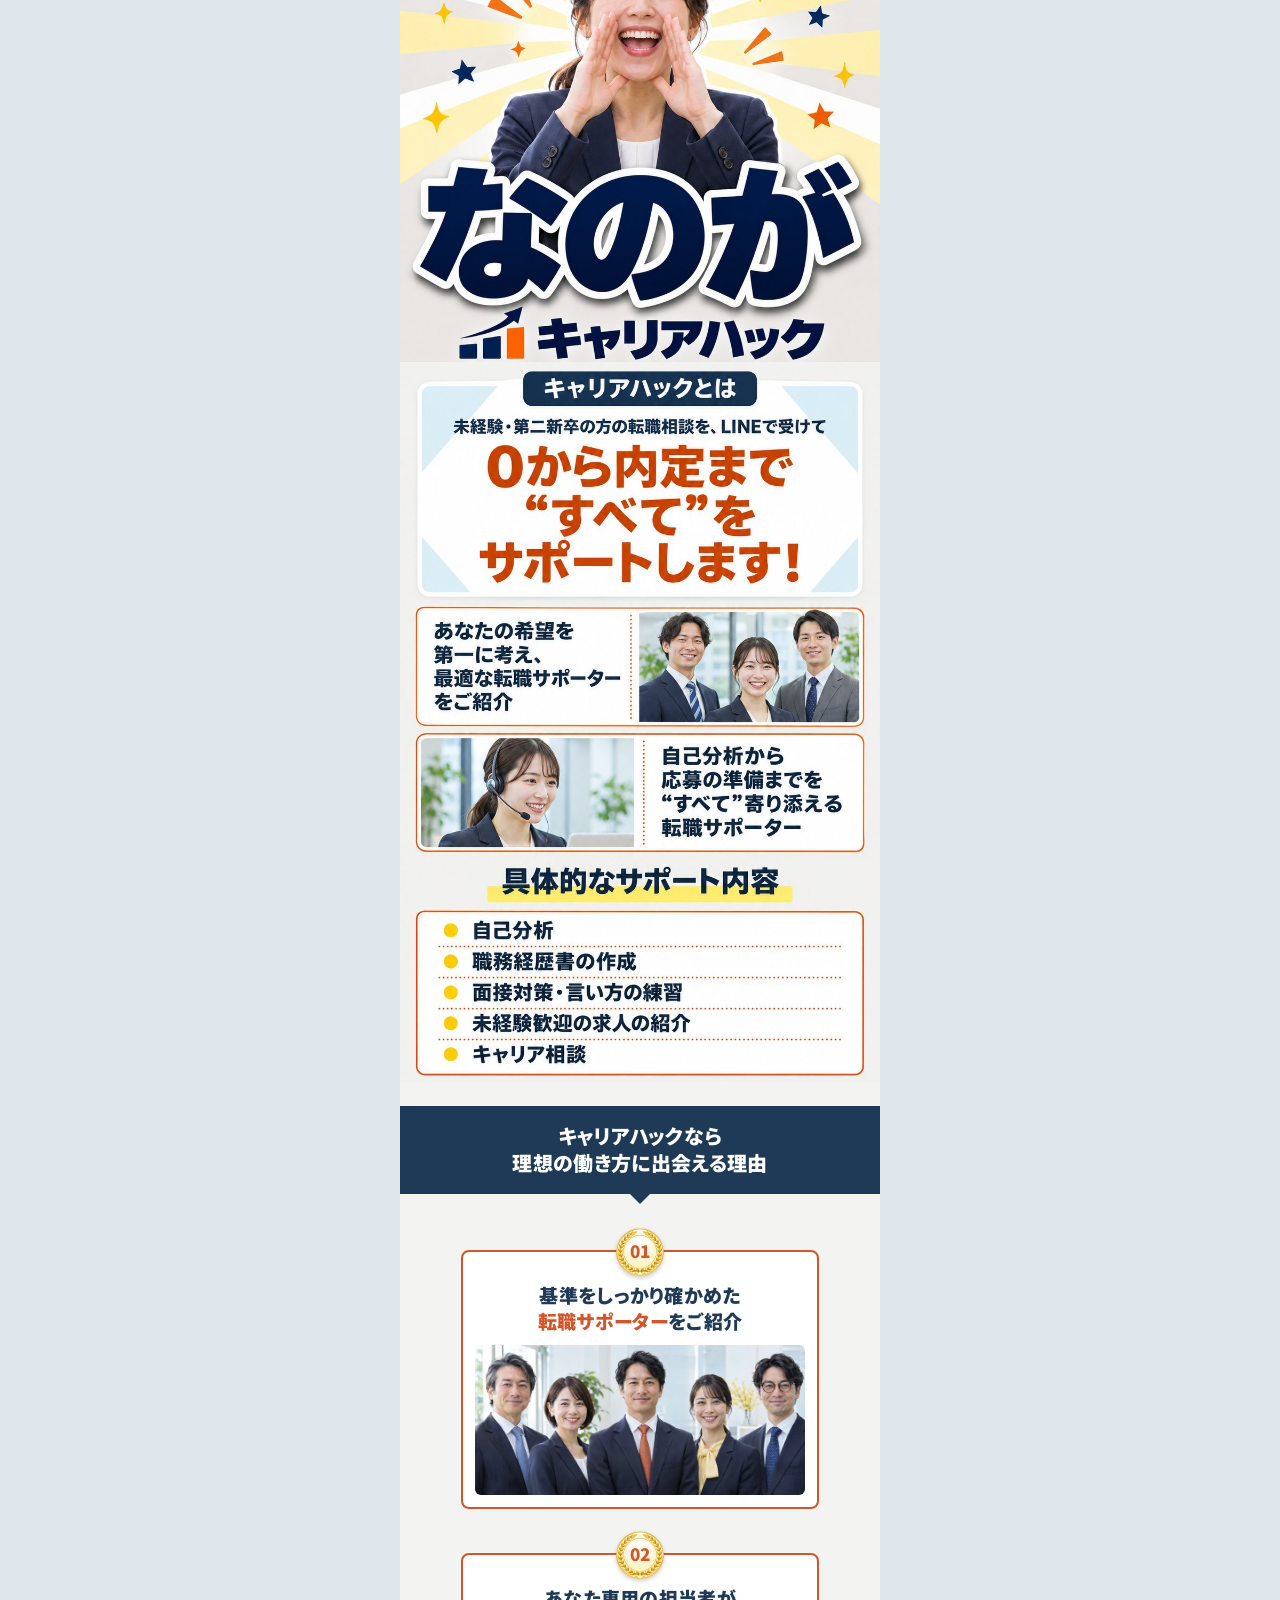
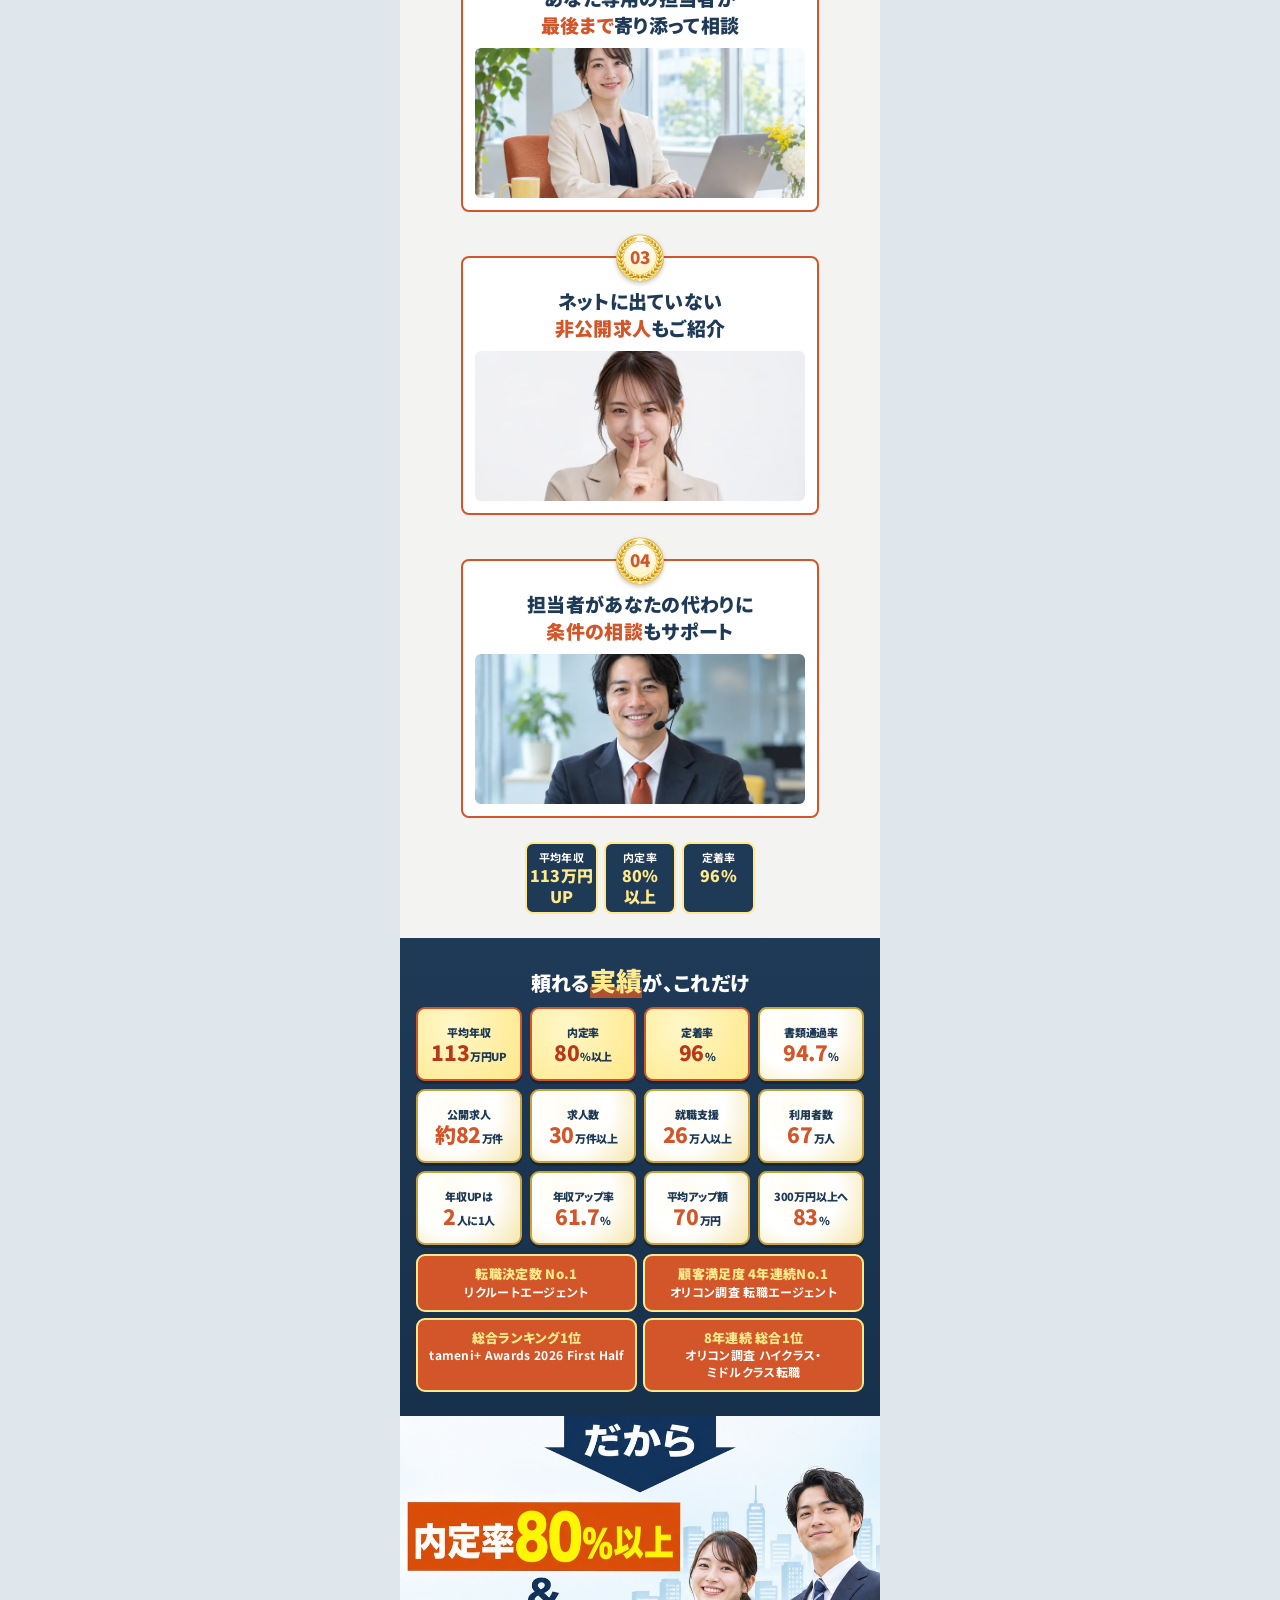
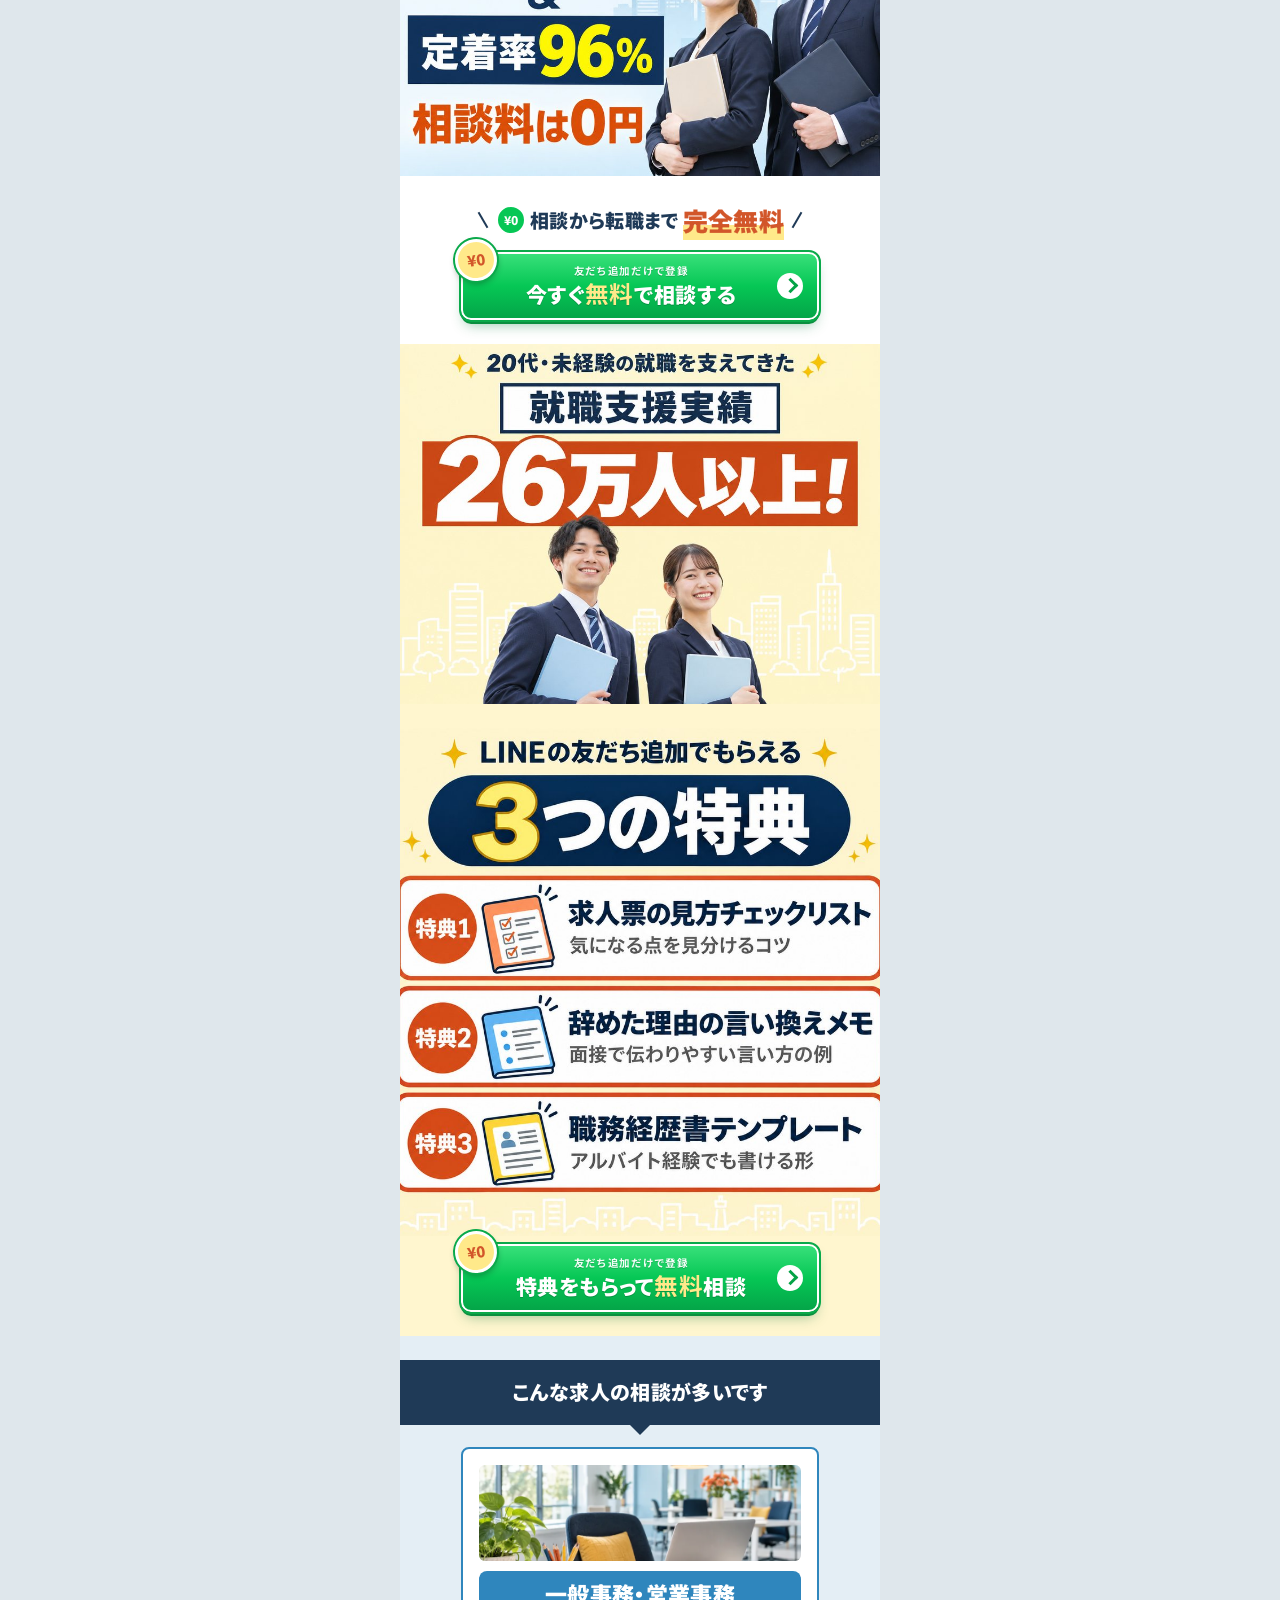
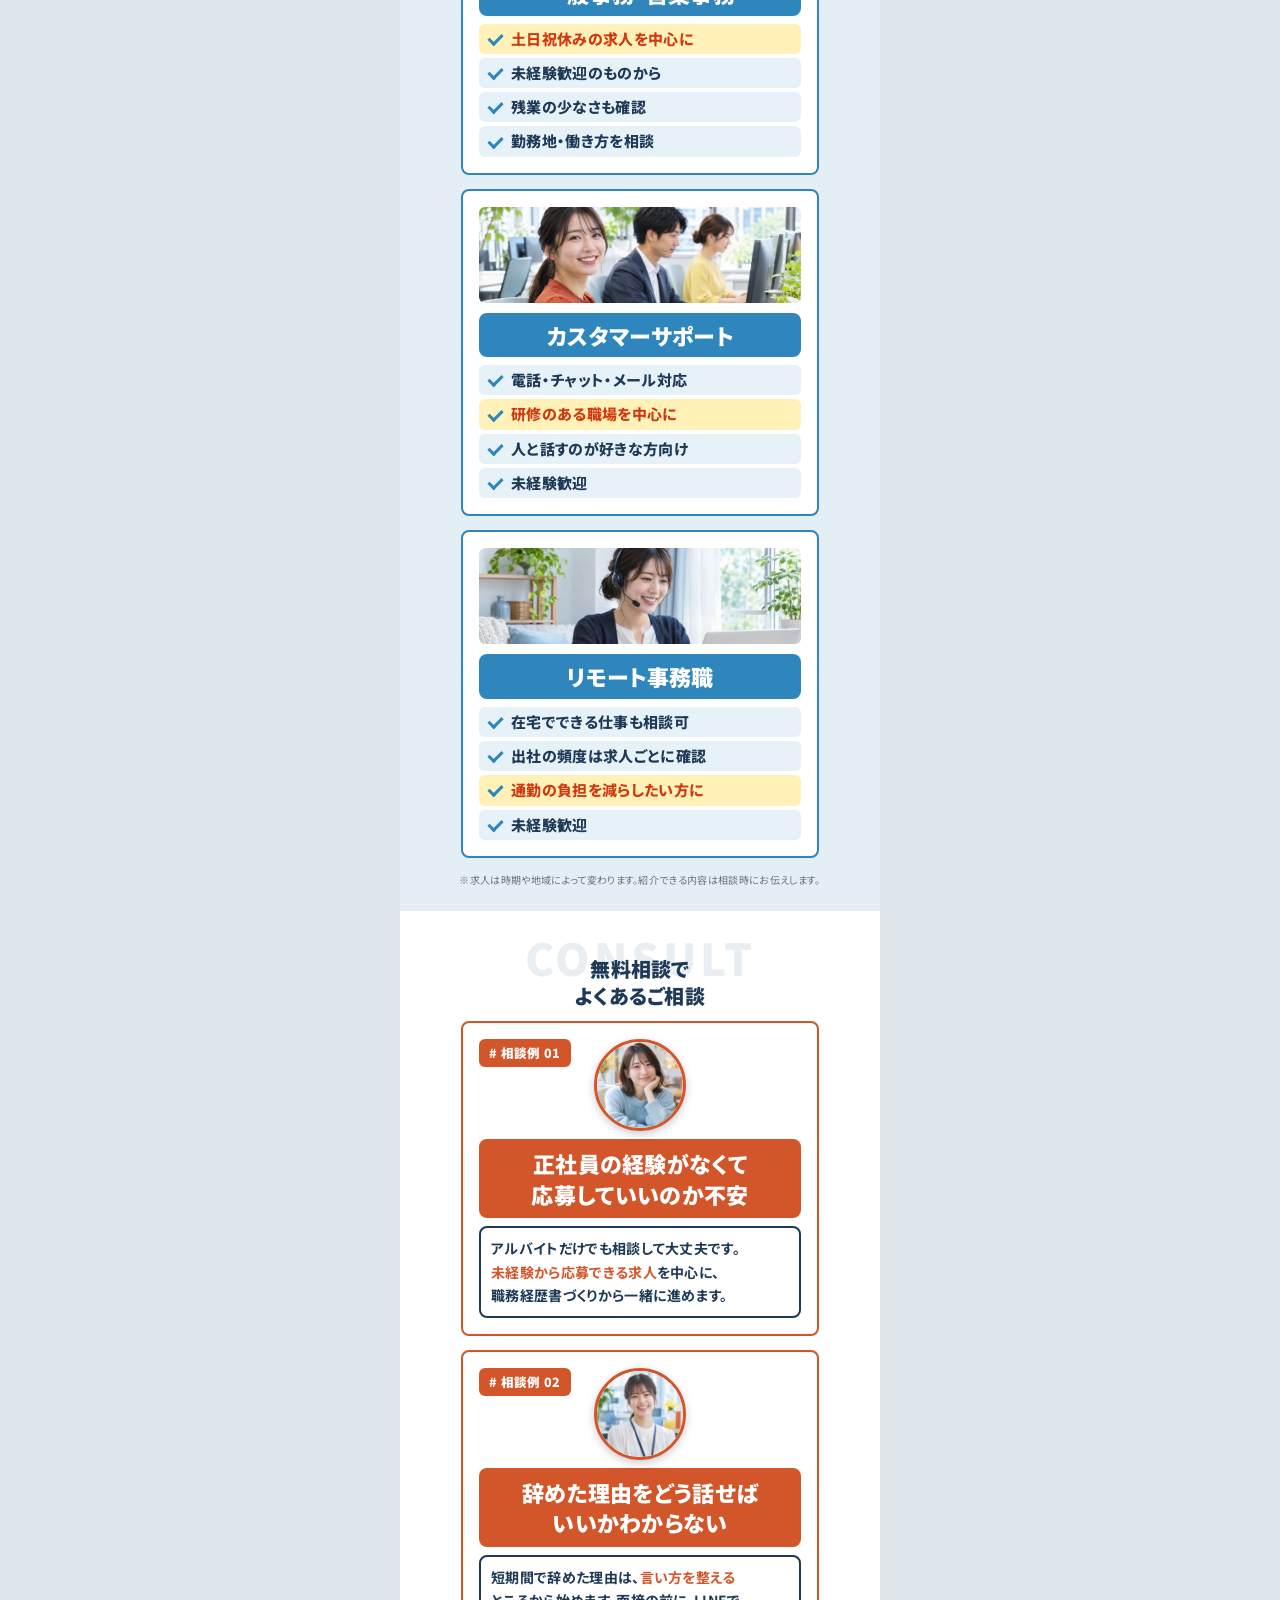
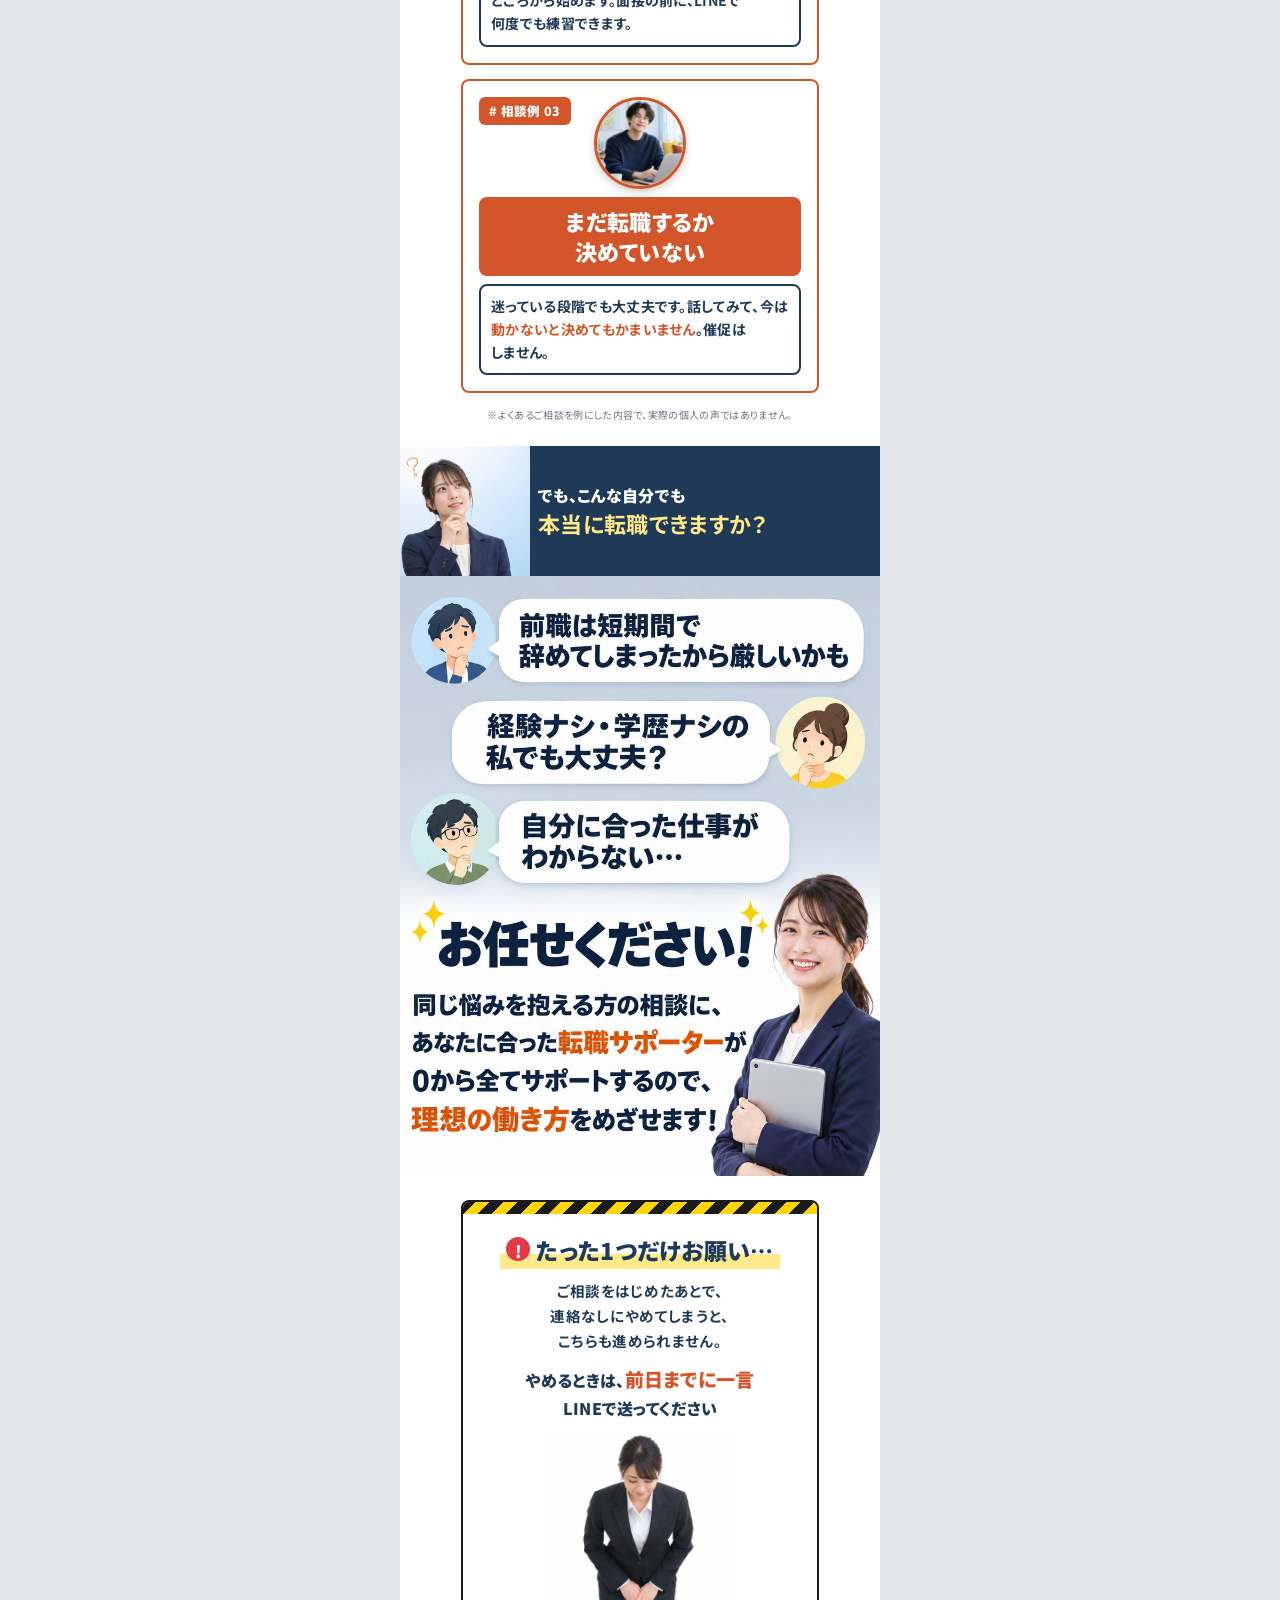
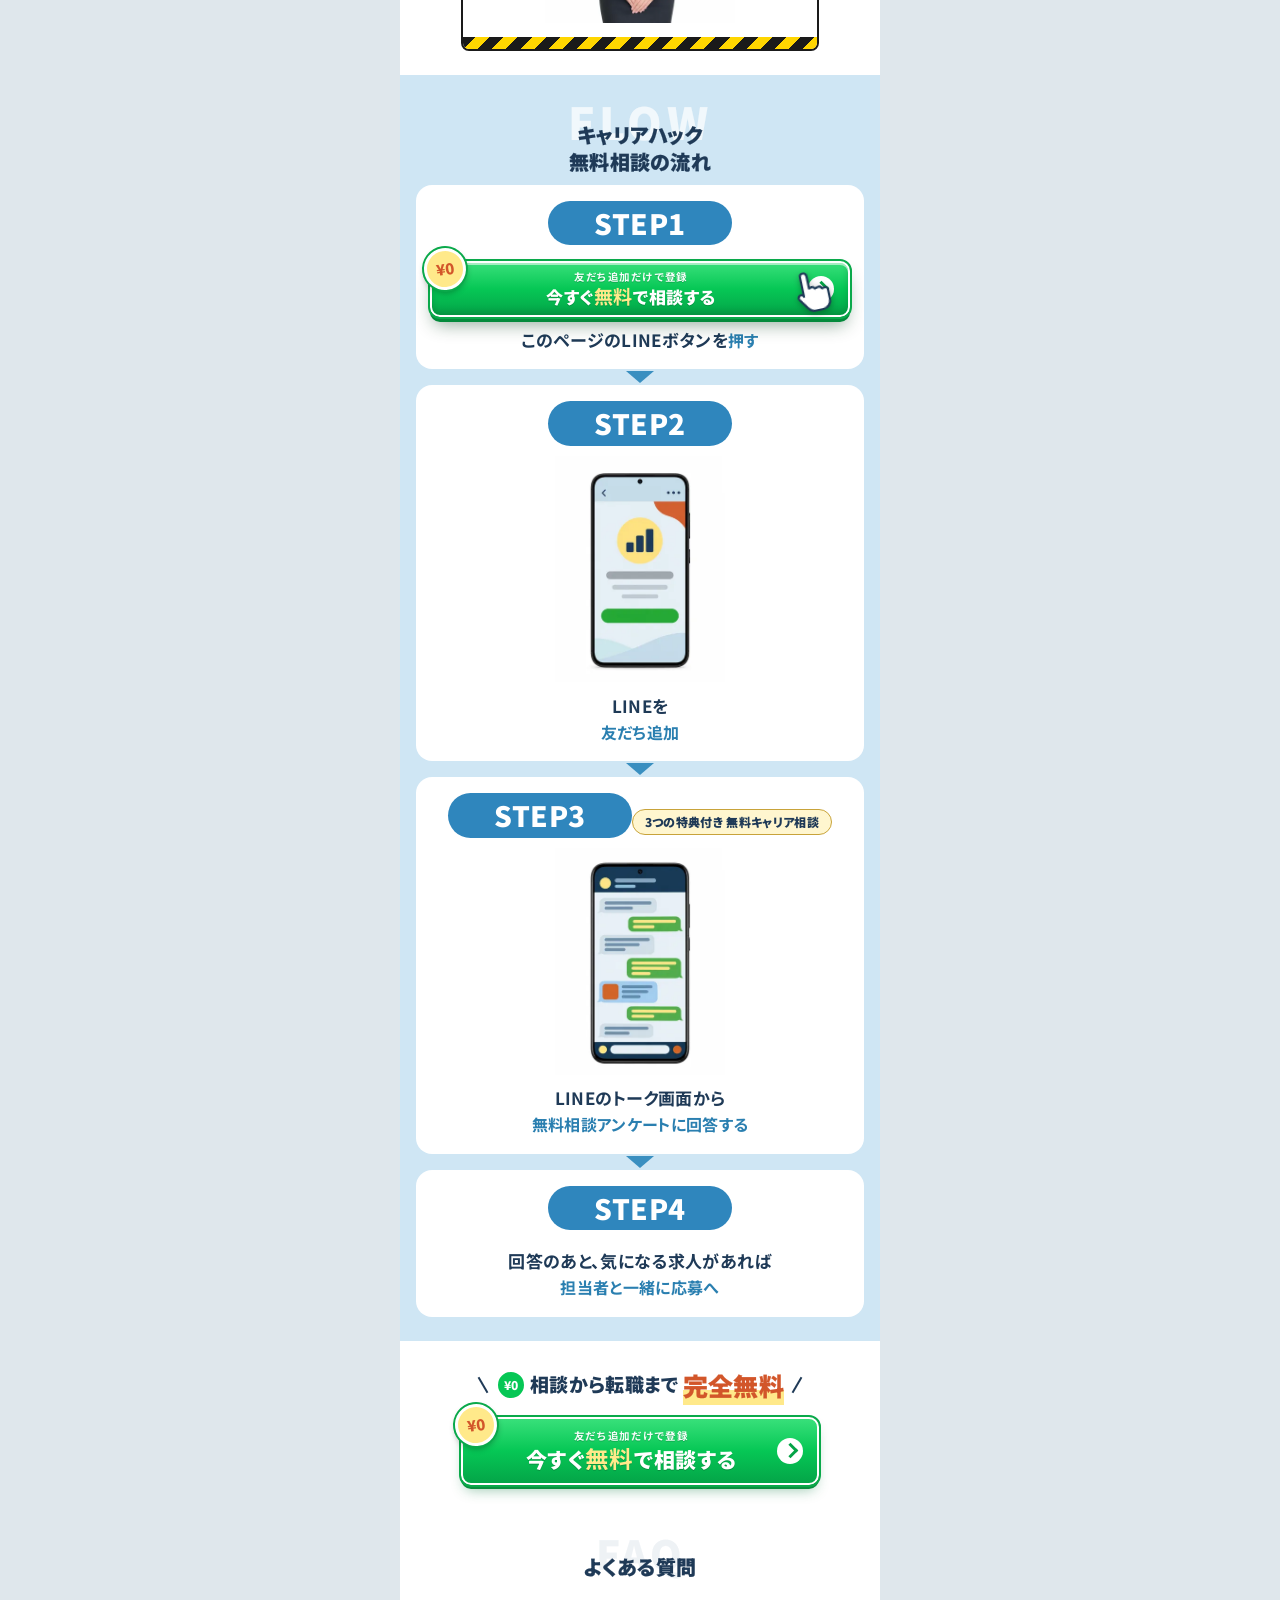
==== commit 276c0f68: "r14: CTA badge protrusion + sub button, STEP2/3 170px, awards 12px, FV boxes navy, case badge blue, " ====
--- a/docs/v2/index.html
+++ b/docs/v2/index.html
@@ -48,8 +48,8 @@
 <!-- 2 CTA1 -->
 <section class="cta1" id="cta1">
   <h2 class="free-h"><span class="yen-c">¥0</span>相談から転職まで<em>完全無料</em></h2>
-  <a class="btn" href="#" data-cta><span class="yen">¥0</span><span class="bt"><small>友だち追加だけで登録</small>今すぐ<b>無料</b>で相談する</span><span class="arr"></span></a>
-  <a class="btn" href="#" data-cta><span class="yen">¥0</span><span class="bt"><small>友だち追加だけで登録</small>まずは<b>ひとこと</b>送ってみる</span><span class="arr"></span></a>
+  <a class="btn" href="#" data-cta><i class="shine" aria-hidden="true"></i><span class="yen">¥0</span><span class="bt"><small>友だち追加だけで登録</small>今すぐ<b>無料</b>で相談する</span><span class="arr"></span></a>
+  <a class="btn" href="#" data-cta><i class="shine" aria-hidden="true"></i><span class="yen">¥0</span><span class="bt"><small>友だち追加だけで登録</small>まずは<b>ひとこと</b>送ってみる</span><span class="arr"></span></a>
   <p class="cta1-lead">あなたと同じ<em>悩み</em>を、<br>ひとつずつほどいていきます</p>
   <ul class="boxes3"><li>書類通過率<br><b>94.7%</b></li><li>内定まで<br><b>最短2日</b></li><li>年収UPは<br><b>2人に1人</b></li></ul>
   <p class="cta1-trail">あなたの働き方を変える一歩を、一緒に</p>
@@ -169,7 +169,7 @@
 <!-- 9 CTA2 -->
 <section class="cta2 cta-b" id="cta2">
   <p class="free-h s"><span class="yen-c">¥0</span>相談から転職まで<em>完全無料</em></p>
-  <a class="btn" href="#" data-cta><span class="yen">¥0</span><span class="bt"><small>友だち追加だけで登録</small>今すぐ<b>無料</b>で相談する</span><span class="arr"></span></a>
+  <a class="btn" href="#" data-cta><i class="shine" aria-hidden="true"></i><span class="yen">¥0</span><span class="bt"><small>友だち追加だけで登録</small>今すぐ<b>無料</b>で相談する</span><span class="arr"></span></a>
 </section>
 
 <section class="yellow">
@@ -179,7 +179,7 @@
 <!-- 特典 -->
 <section class="tokuten">
   <img class="secimg" src="img/sec_tokuten.jpg" width="900" height="900" alt="LINEの友だち追加でもらえる3つの特典：求人票の見方チェックリスト、辞めた理由の言い換えメモ、職務経歴書テンプレート" loading="lazy">
-  <a class="btn" href="#" data-cta><span class="yen">¥0</span><span class="bt"><small>友だち追加だけで登録</small>特典をもらって<b>無料</b>相談</span><span class="arr"></span></a>
+  <a class="btn" href="#" data-cta><i class="shine" aria-hidden="true"></i><span class="yen">¥0</span><span class="bt"><small>友だち追加だけで登録</small>特典をもらって<b>無料</b>相談</span><span class="arr"></span></a>
 </section>
 
 <!-- 10 求人例 -->
@@ -213,7 +213,7 @@
 <!-- 13 流れ -->
 <section class="flow">
   <h2 class="fl-h"><small>FLOW</small>キャリアハック<br>無料相談の流れ</h2>
-  <div class="st"><p class="st-n">STEP1</p><a class="btn b-s" href="#" data-cta><span class="yen">¥0</span><span class="bt"><small>友だち追加だけで登録</small>今すぐ<b>無料</b>で相談する</span><span class="arr"></span></a><i class="hand" aria-hidden="true"></i><p class="st-t">このページのLINEボタンを<br><b>押す</b></p></div>
+  <div class="st"><p class="st-n">STEP1</p><a class="btn b-s" href="#" data-cta><i class="shine" aria-hidden="true"></i><span class="yen">¥0</span><span class="bt"><small>友だち追加だけで登録</small>今すぐ<b>無料</b>で相談する</span><span class="arr"></span></a><i class="hand" aria-hidden="true"></i><p class="st-t">このページのLINEボタンを<b>押す</b></p></div>
   <i class="tri"></i>
   <div class="st st2"><p class="st-n">STEP2</p><img src="img/ph_add.webp" width="360" height="480" alt="" loading="lazy"><p class="st-t">LINEを<br><b>友だち追加</b></p></div>
   <i class="tri"></i>
@@ -225,7 +225,7 @@
 <!-- 14 CTA3 -->
 <section class="cta3 cta-b" id="cta3">
   <p class="free-h s"><span class="yen-c">¥0</span>相談から転職まで<em>完全無料</em></p>
-  <a class="btn" href="#" data-cta><span class="yen">¥0</span><span class="bt"><small>友だち追加だけで登録</small>今すぐ<b>無料</b>で相談する</span><span class="arr"></span></a>
+  <a class="btn" href="#" data-cta><i class="shine" aria-hidden="true"></i><span class="yen">¥0</span><span class="bt"><small>友だち追加だけで登録</small>今すぐ<b>無料</b>で相談する</span><span class="arr"></span></a>
 </section>
 
 <section class="faq" id="faq">
@@ -261,7 +261,7 @@
 </main>
 
 <!-- 追従ボタン（常時表示） -->
-<div class="sticky"><a class="btn b-s" href="#" data-cta><span class="yen">¥0</span><span class="bt"><small>友だち追加だけで登録</small>今すぐ<b>無料</b>で相談する</span><span class="arr"></span></a></div>
+<div class="sticky"><a class="btn b-s" href="#" data-cta><i class="shine" aria-hidden="true"></i><span class="yen">¥0</span><span class="bt"><small>友だち追加だけで登録</small>今すぐ<b>無料</b>で相談する</span><span class="arr"></span></a></div>
 
 <script>
 (function () {
--- a/docs/v2/style.css
+++ b/docs/v2/style.css
@@ -828,3 +828,39 @@
 .cau2 img{margin-bottom:12px}
 .cau2 h3:before{content:'!';display:inline-grid;place-items:center;width:24px;height:24px;margin-right:6px;border-radius:50%;background:#e63946;color:#fff;font-size:17px;vertical-align:2px}
 .jc-l li.hl{color:#d2380e}
+
+/* ---- round 14 ---- */
+/* H4: ¥0バッジを左上にはみ出し。shineは専用の内側要素でクリップ（overflow:visible で飛び出し可） */
+.btn{overflow:visible;padding-left:30px}
+.btn::after{display:none!important;content:none!important;animation:none!important}
+.btn .shine{position:absolute;inset:0;border-radius:inherit;overflow:hidden;pointer-events:none;z-index:0}
+.btn .shine::after{content:'';position:absolute;top:0;bottom:0;left:0;width:34%;background:linear-gradient(90deg,rgba(255,255,255,0),rgba(255,255,255,.55),rgba(255,255,255,0));transform:translateX(-140%) skewX(-20deg);animation:cta-shine 2.5s ease-in-out infinite}
+.btn .bt,.btn .arr{position:relative;z-index:1}
+.btn .yen{position:absolute;left:-8px;top:-15px;width:42px;height:42px;border:3px solid #fff;background:#ffe98a;color:#d2562a;font-size:15px;box-shadow:0 0 0 2px #0aa94a,0 3px 6px rgba(0,0,0,.3);z-index:2;transform:rotate(-8deg)}
+@media (prefers-reduced-motion:reduce){.btn .shine::after{animation:none!important;display:none}}
+/* 2つ目は白地＋緑枠のサブボタン（主従） */
+.cta1 .btn+.btn{background:#fff;color:#04a548;border:2px solid #06c755;outline:0;box-shadow:0 4px 0 #038a3b,0 8px 14px -6px rgba(0,60,25,.3)}
+.cta1 .btn+.btn .bt{text-shadow:none}.cta1 .btn+.btn .bt b{color:#d2562a}
+.cta1 .btn+.btn .shine::after{background:linear-gradient(90deg,rgba(6,199,85,0),rgba(6,199,85,.25),rgba(6,199,85,0))}
+.cta1 .btn+.btn .arr{background:#06c755}.cta1 .btn+.btn .arr:after{border-color:#fff}
+.cta1 .btn+.btn .yen{background:#06c755;color:#fff}
+.btn{margin-top:6px}.cta1 .btn+.btn{margin-top:16px}
+/* H9: FV直下3連ボックスを紺塗り＋白抜き */
+.boxes3 li{background:linear-gradient(180deg,#2c5a8c,#1f3a57);color:#fff;border-color:#16304c;box-shadow:0 3px 0 #0d2238}
+.boxes3 b{color:#ffe98a}
+/* H6: 事例バッジを明るい青に */
+.cc-ch .rb{background:linear-gradient(180deg,#3c9ad3,#2f86bd);border-color:#fff;box-shadow:0 0 0 2px #2f86bd,0 3px 6px rgba(0,0,0,.25);width:74px;height:74px}
+.cc-ch .rb b{color:#fff}.cc-ch .rb b small{color:#fff}
+/* H3: 実績の下段4枠 12px */
+.st-awards span{font-size:12px!important;line-height:1.4!important}
+.st-awards li{padding:10px 8px 9px}
+/* H5: STEP2/3 のスマホ画像 170px */
+.flow .st2 img,.flow .st3 img{width:170px;height:227px}
+.flow .st1 .st-t,.flow .st:first-of-type .st-t{white-space:nowrap}
+/* H8: どうすれば リストのコントラスト */
+.checks li{background:rgba(255,255,255,.14)!important;border-color:rgba(255,255,255,.65)!important;color:#fff!important;font-weight:800}
+.checks li:before{background:#38bdf8!important}
+/* 高さ調整 r14 */
+.jc-ph,.jc-ph img{height:96px}
+.cc-ph,.cc-ph img{height:116px}
+.st-grid li{min-height:74px!important;padding:6px 1px 5px!important}
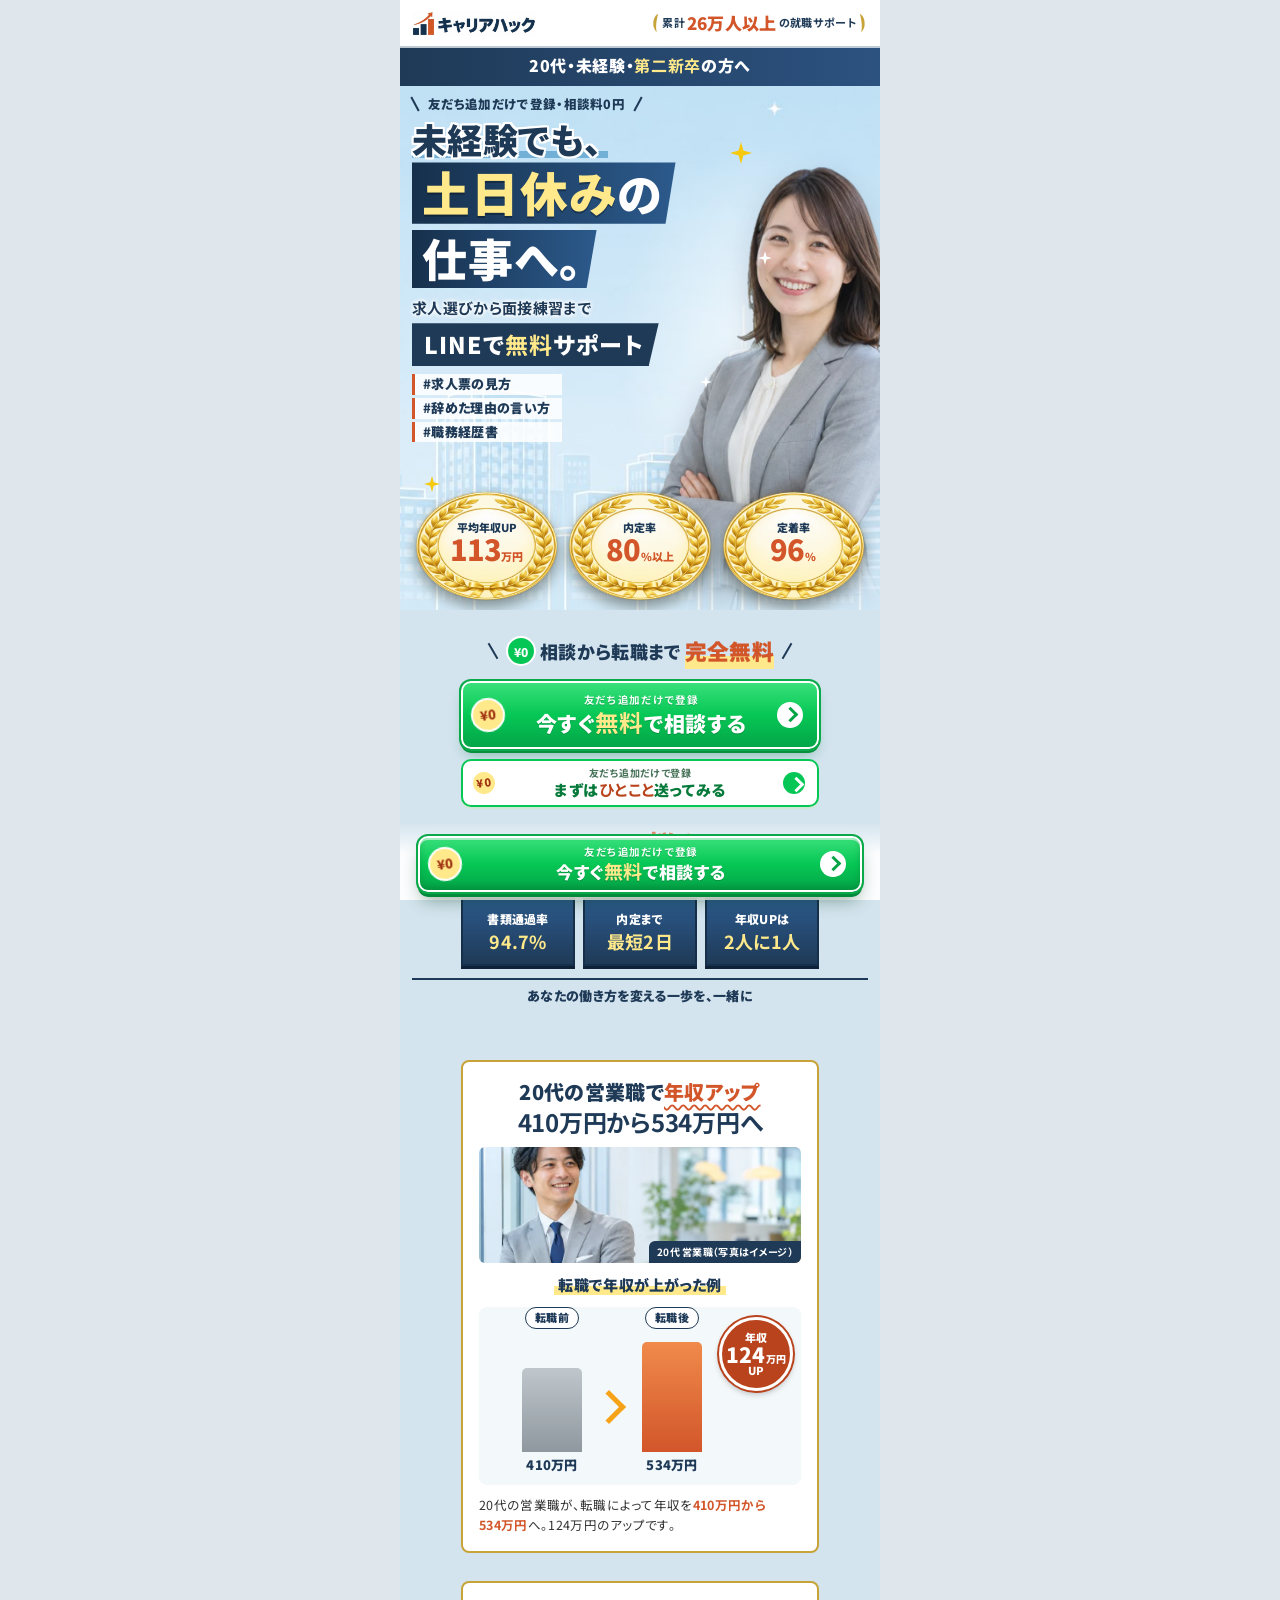
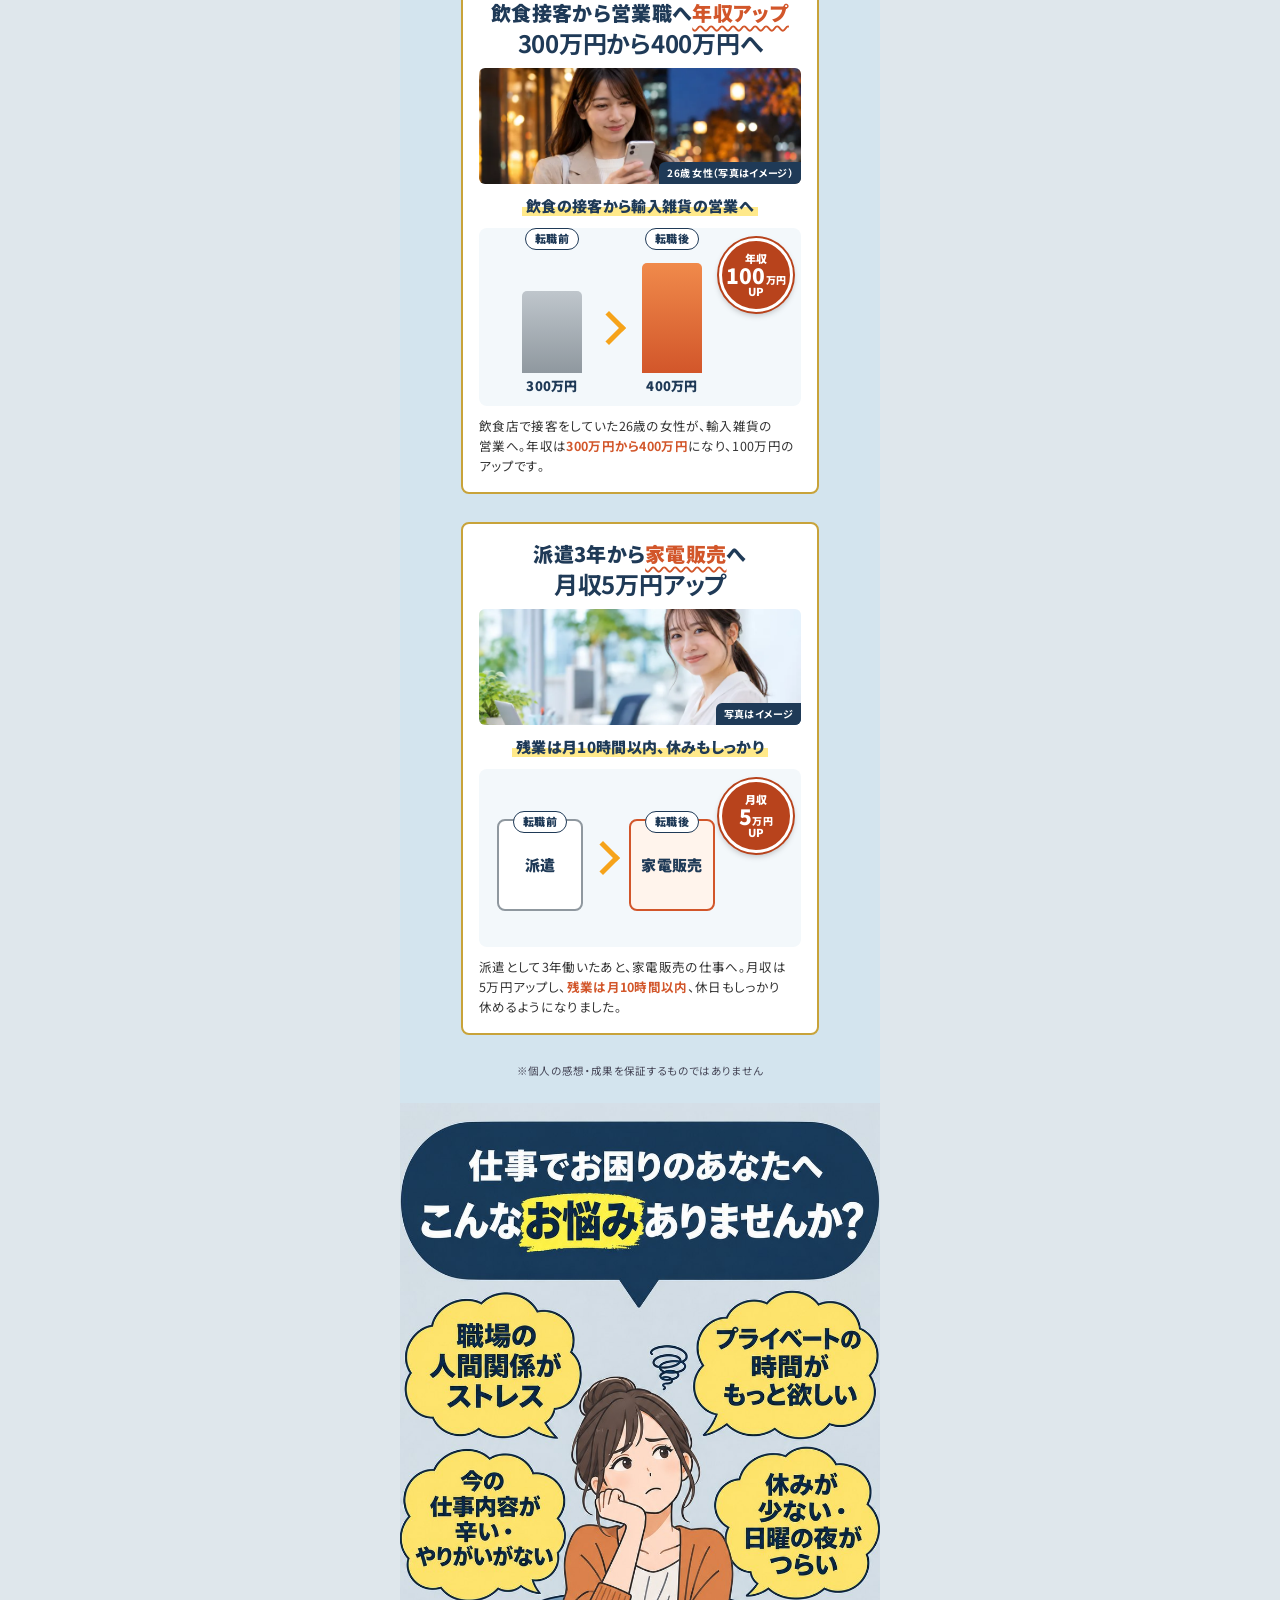
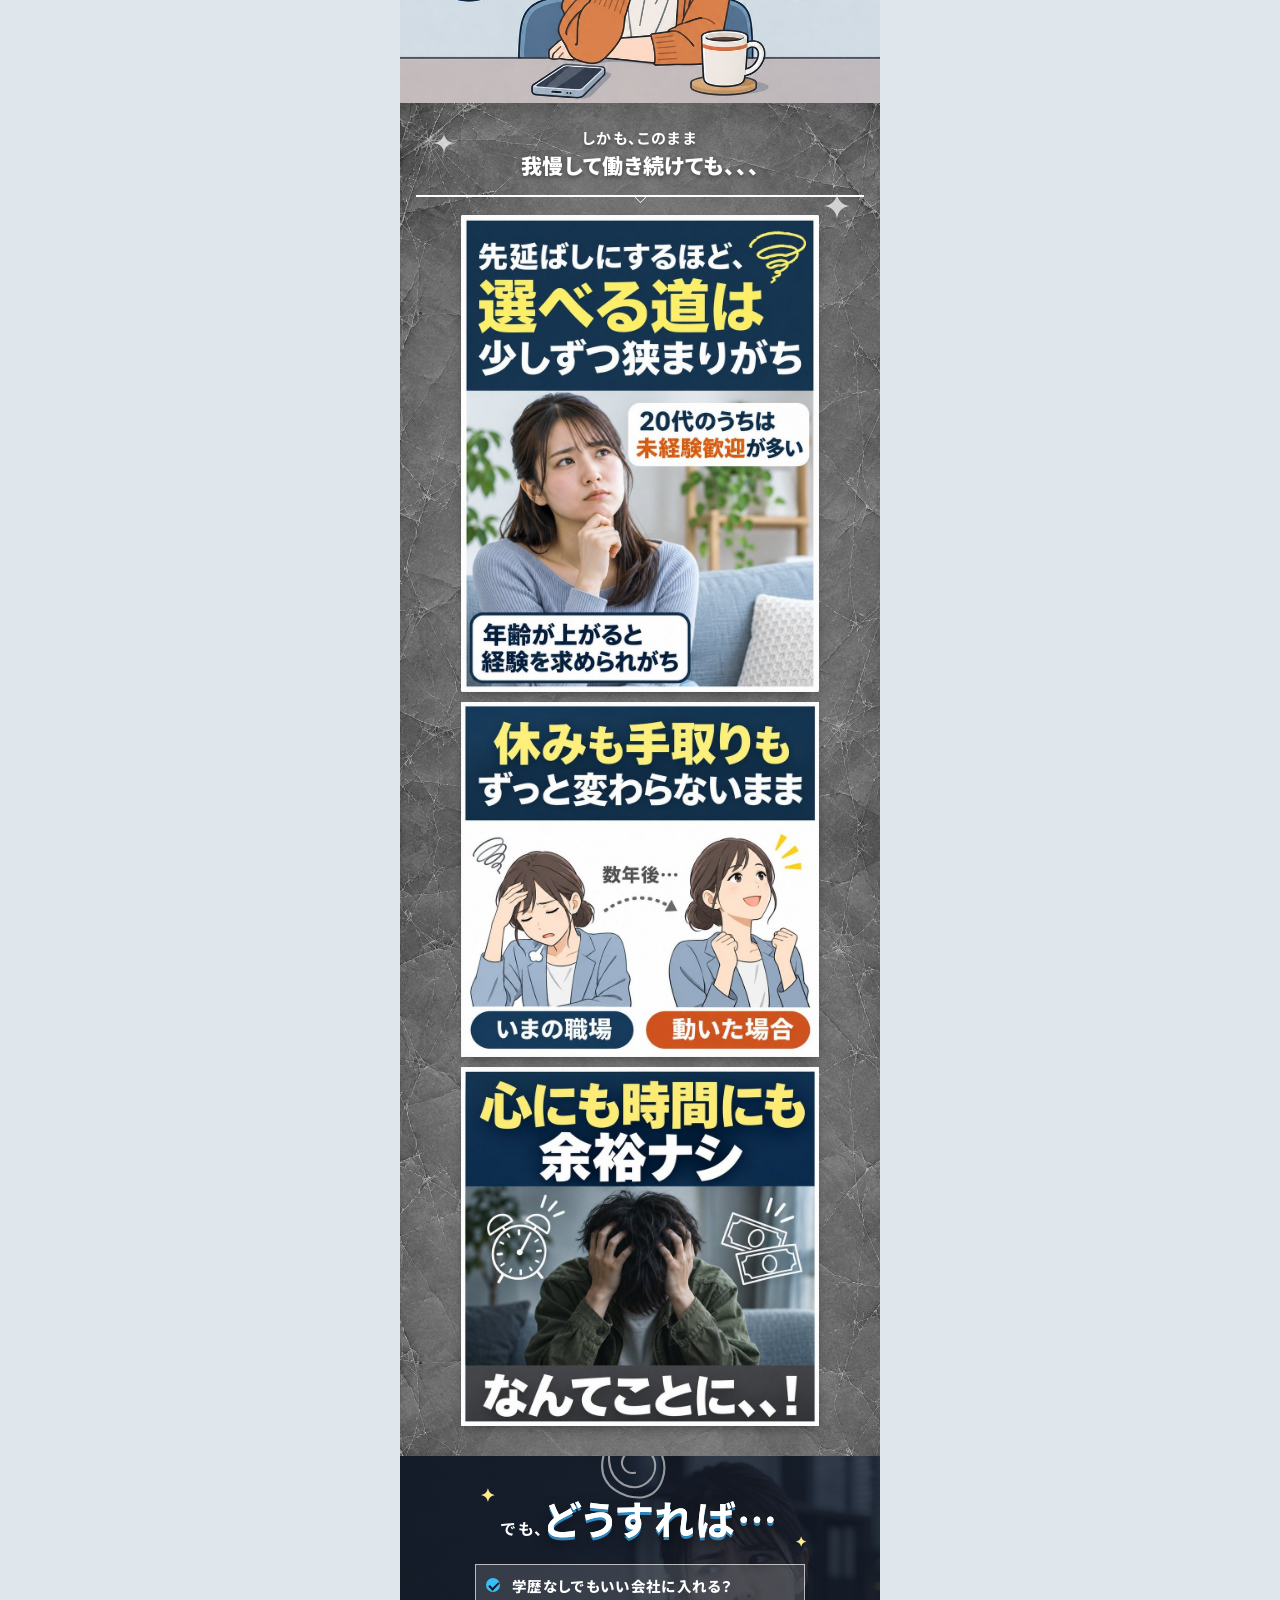
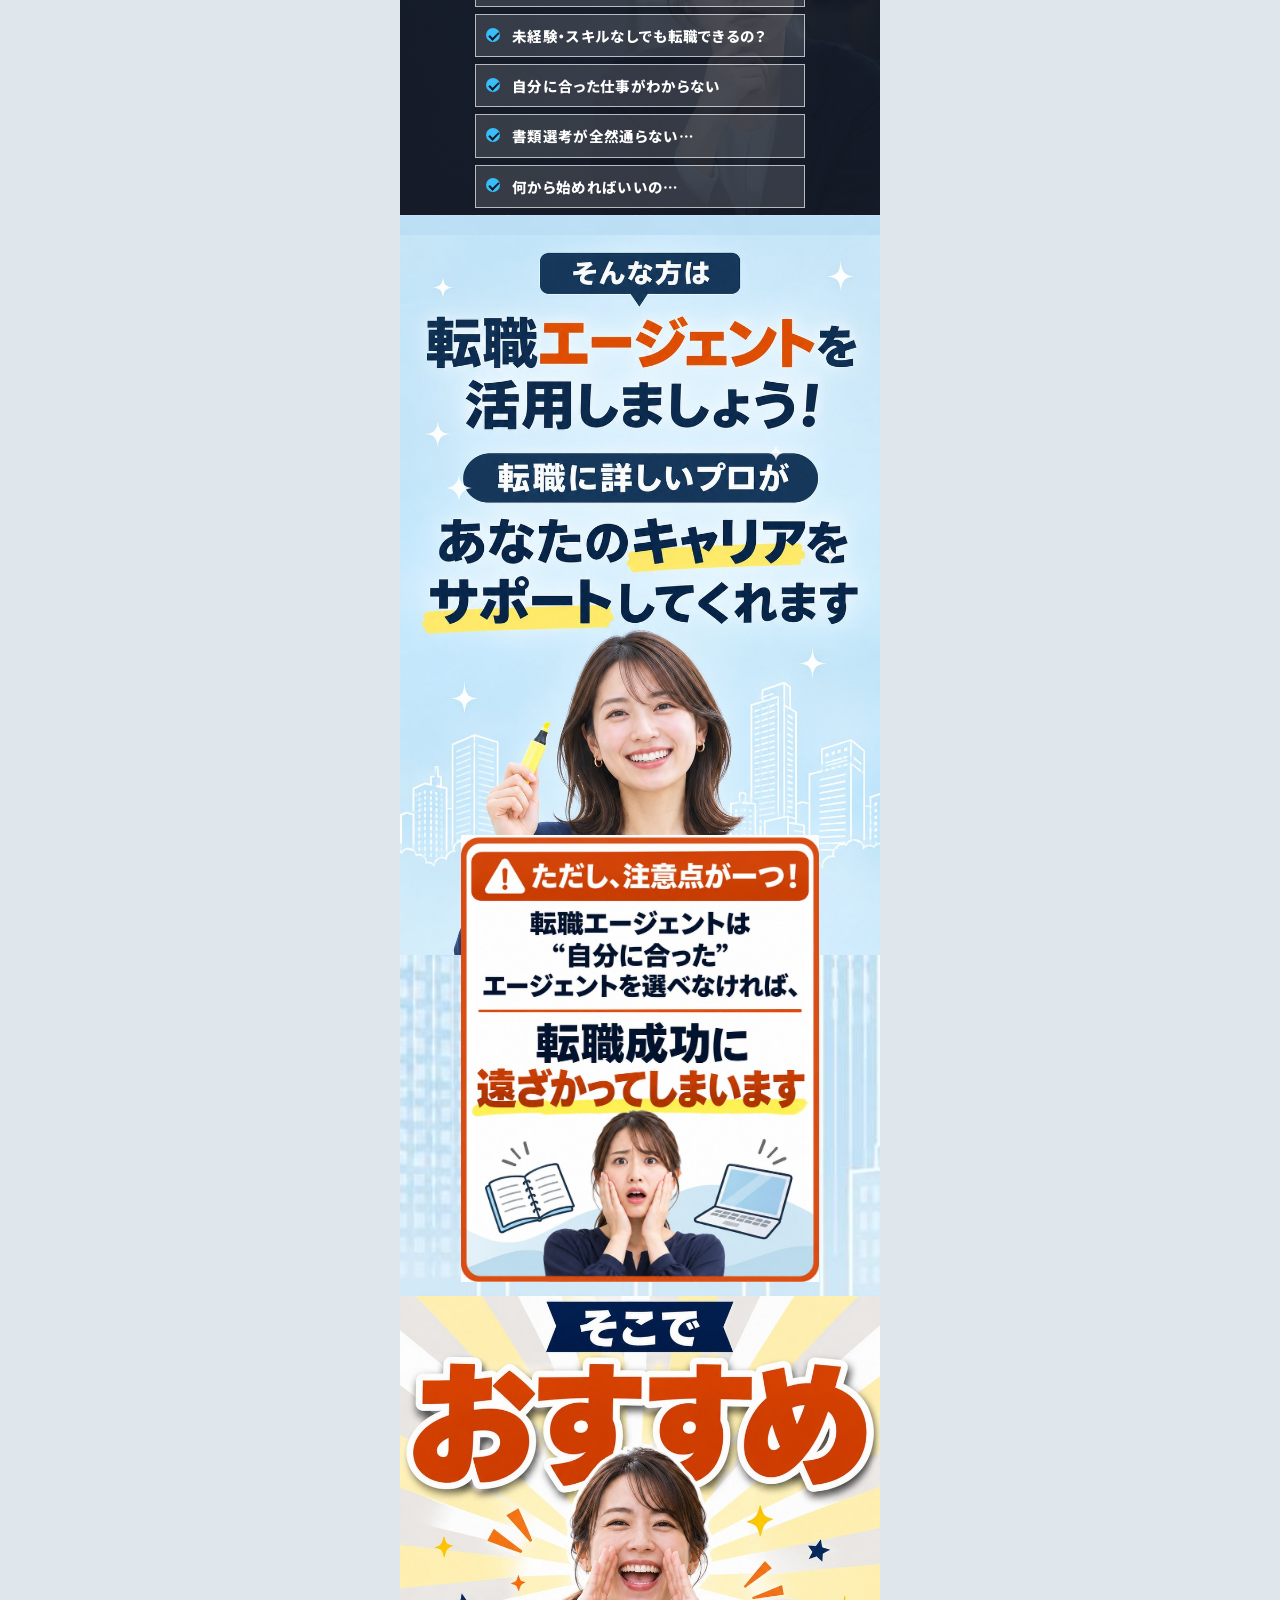
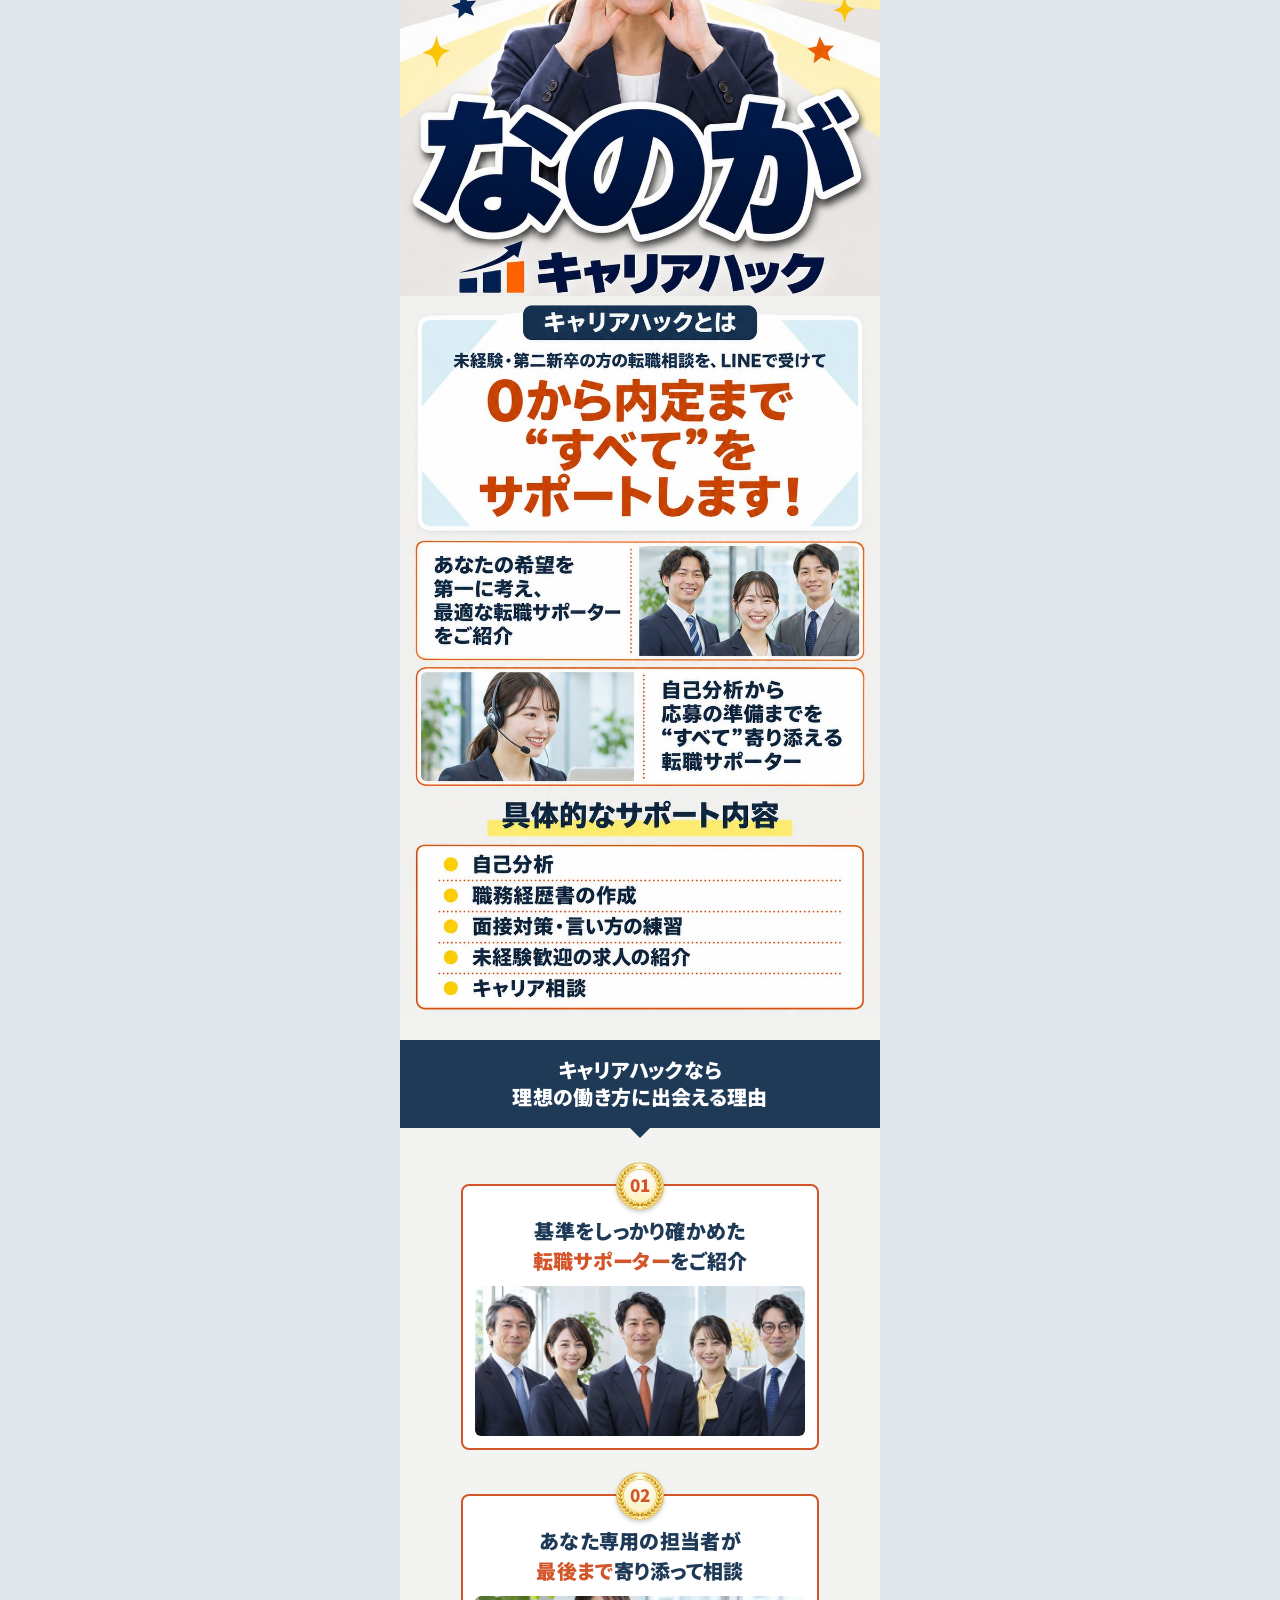
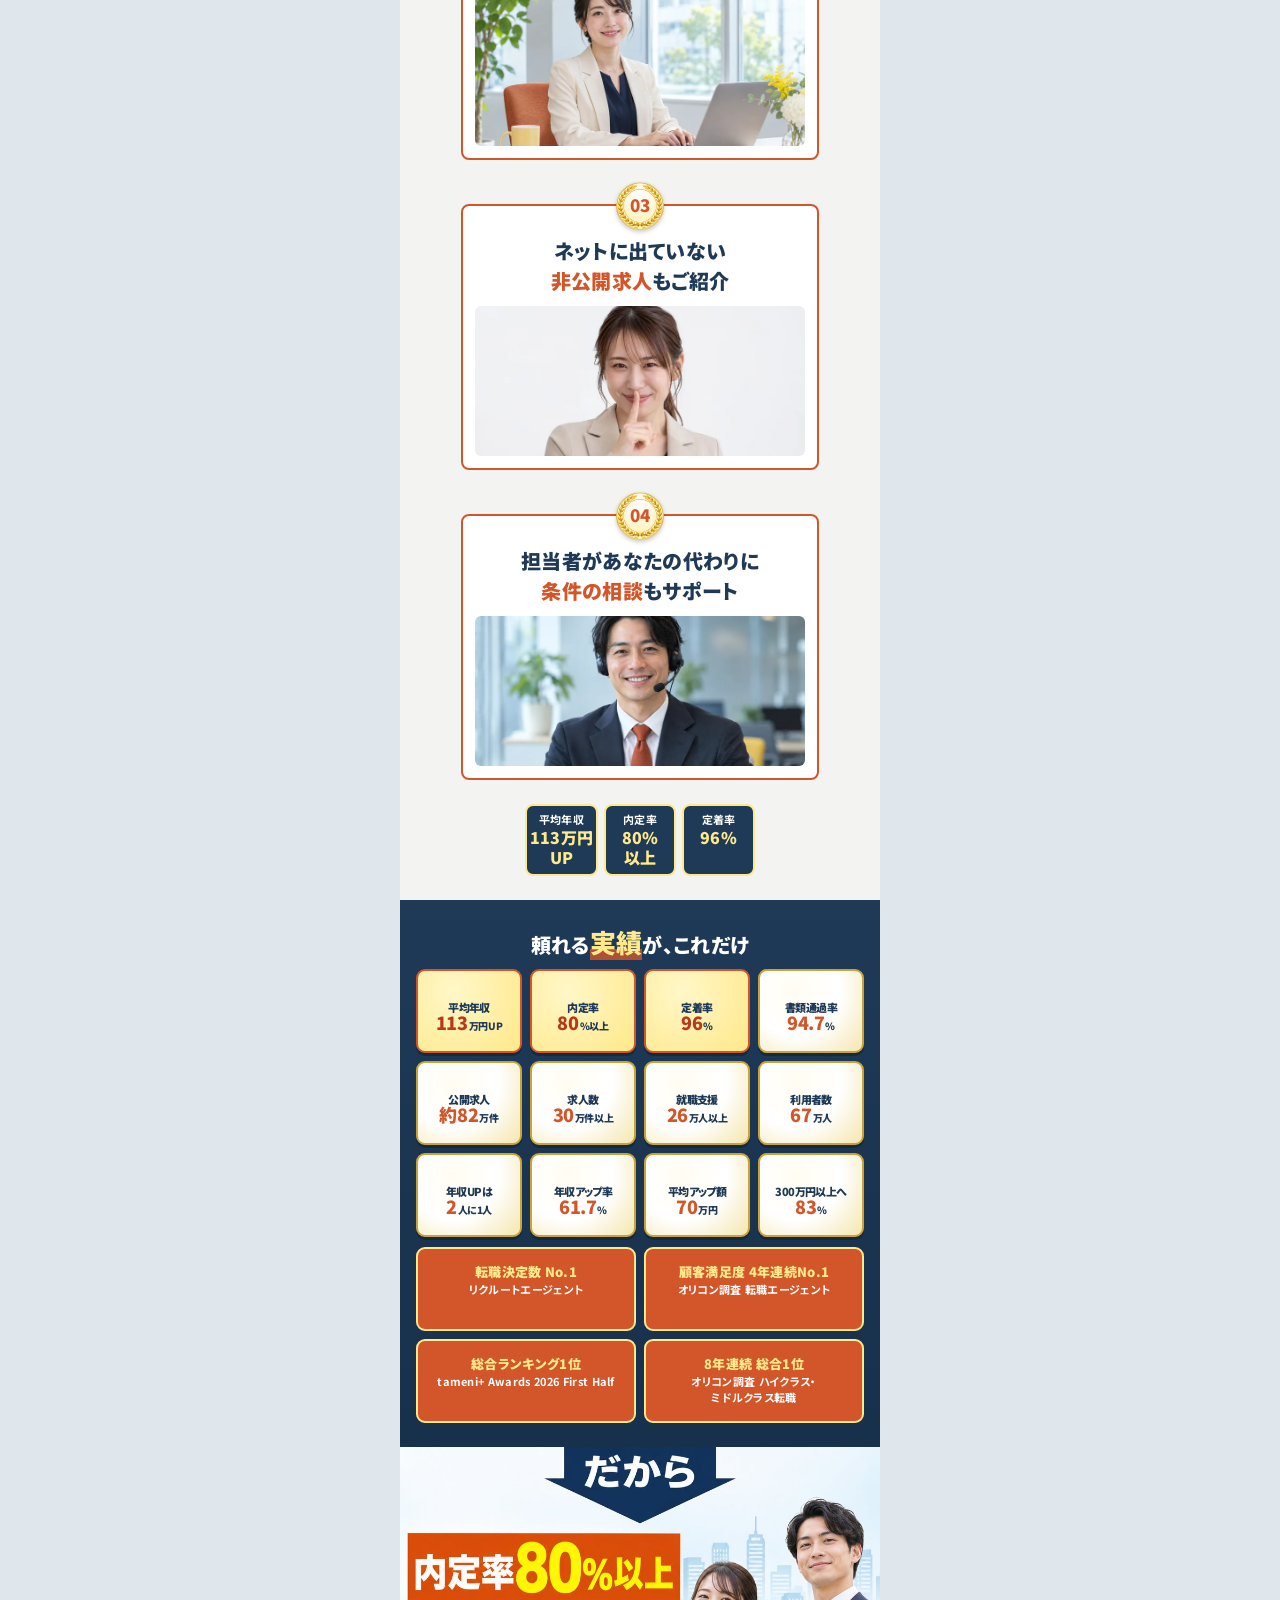
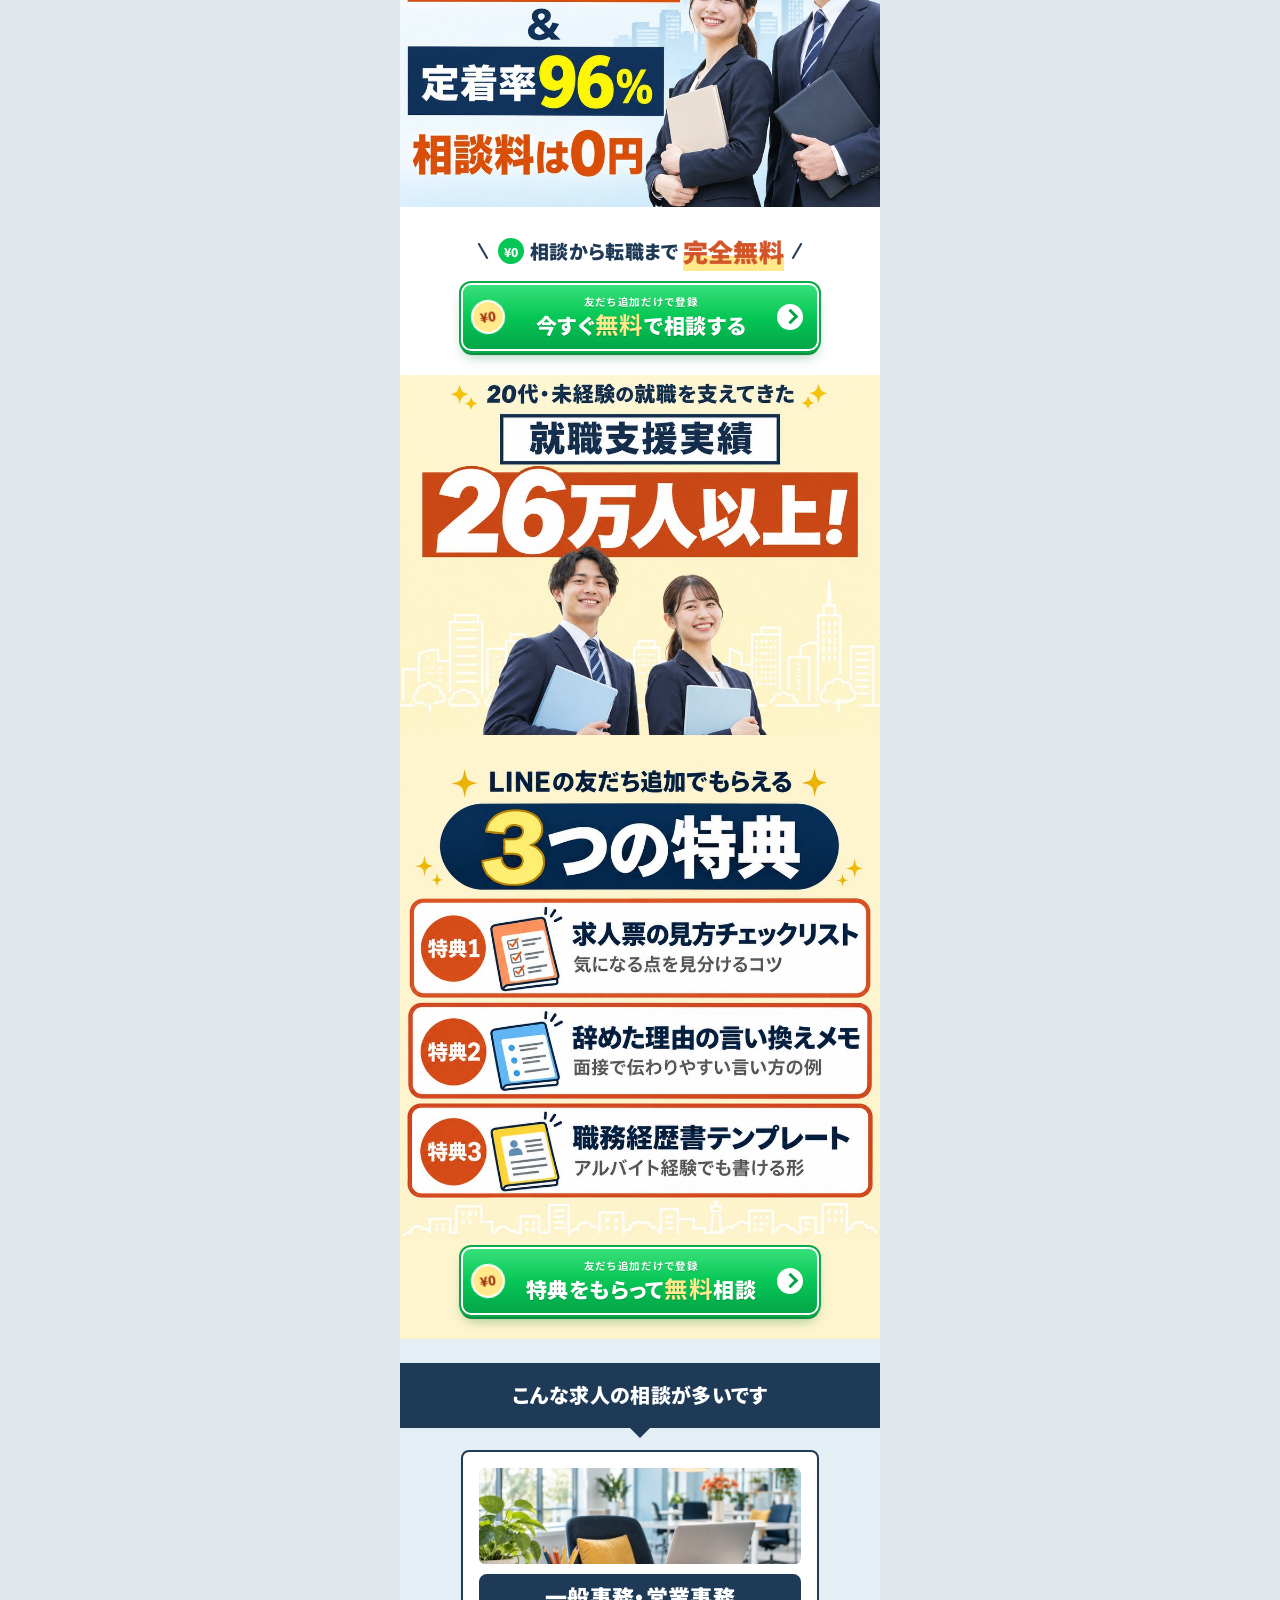
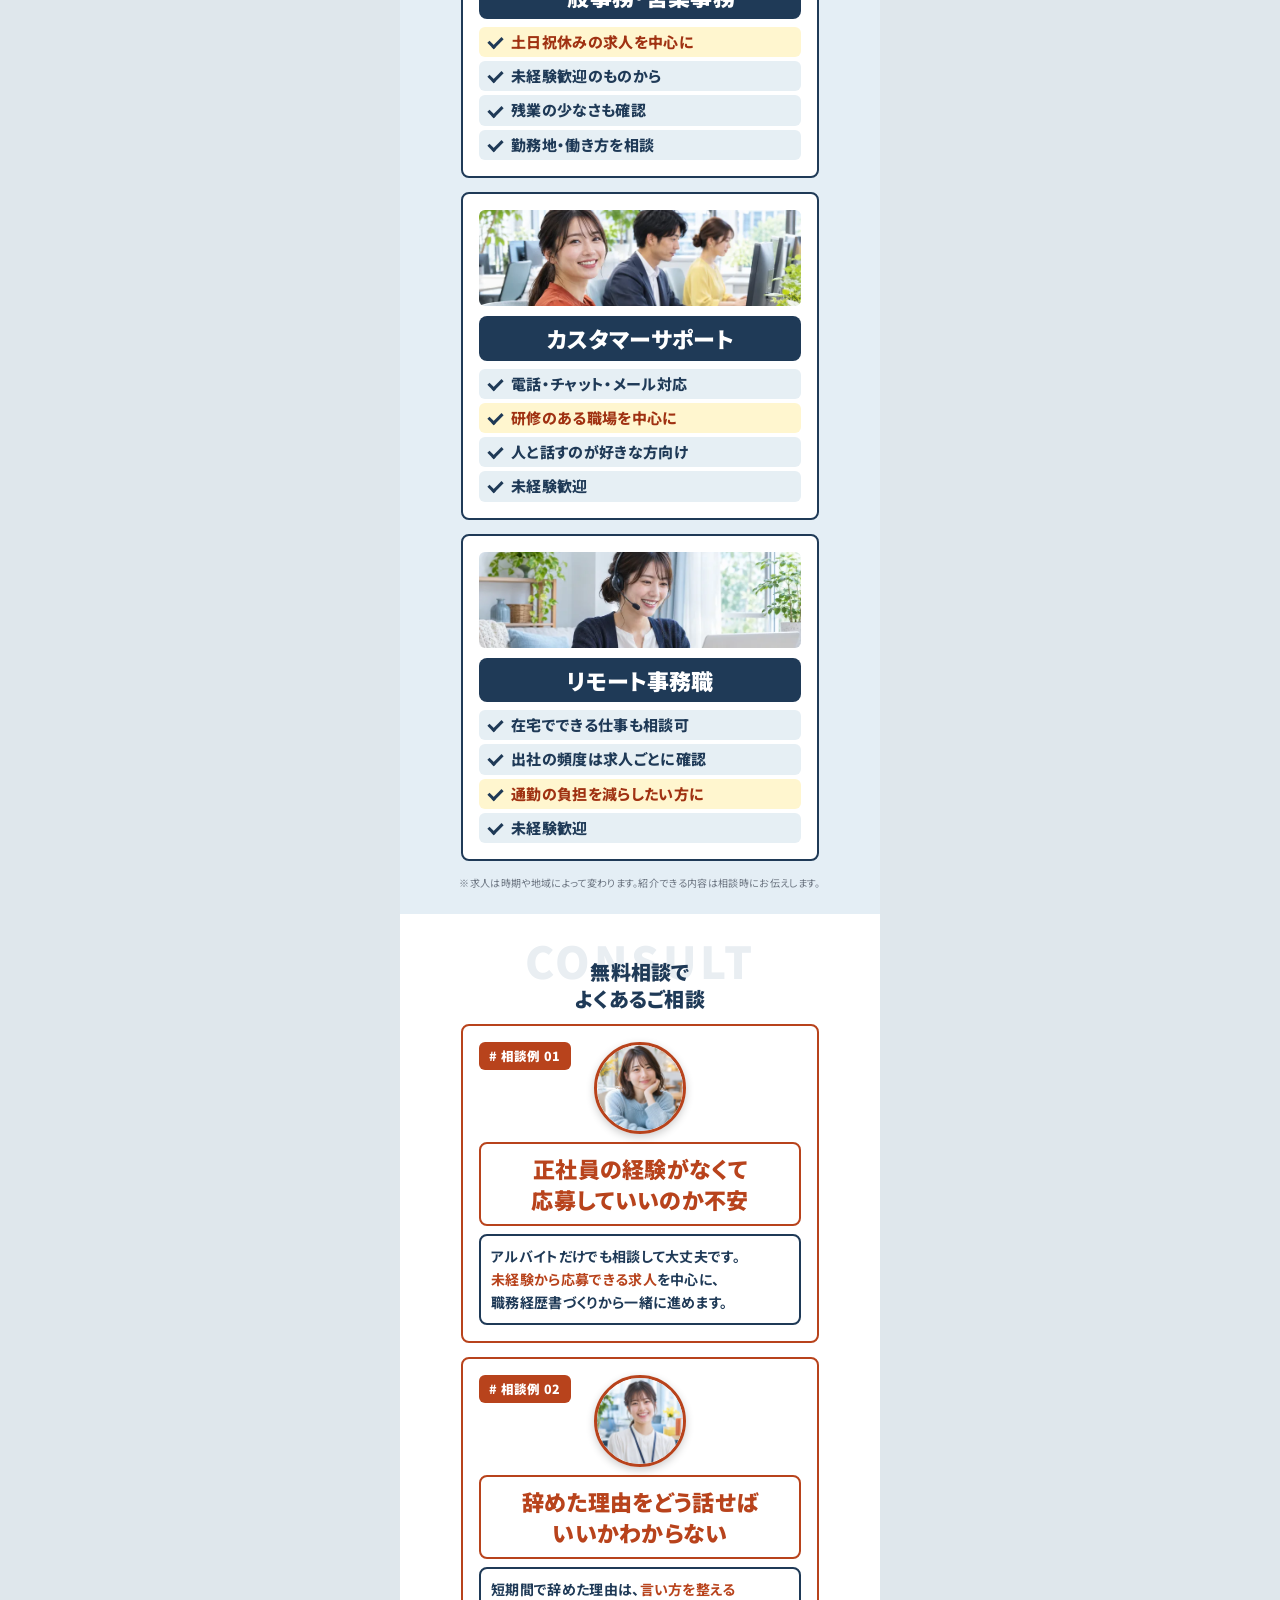
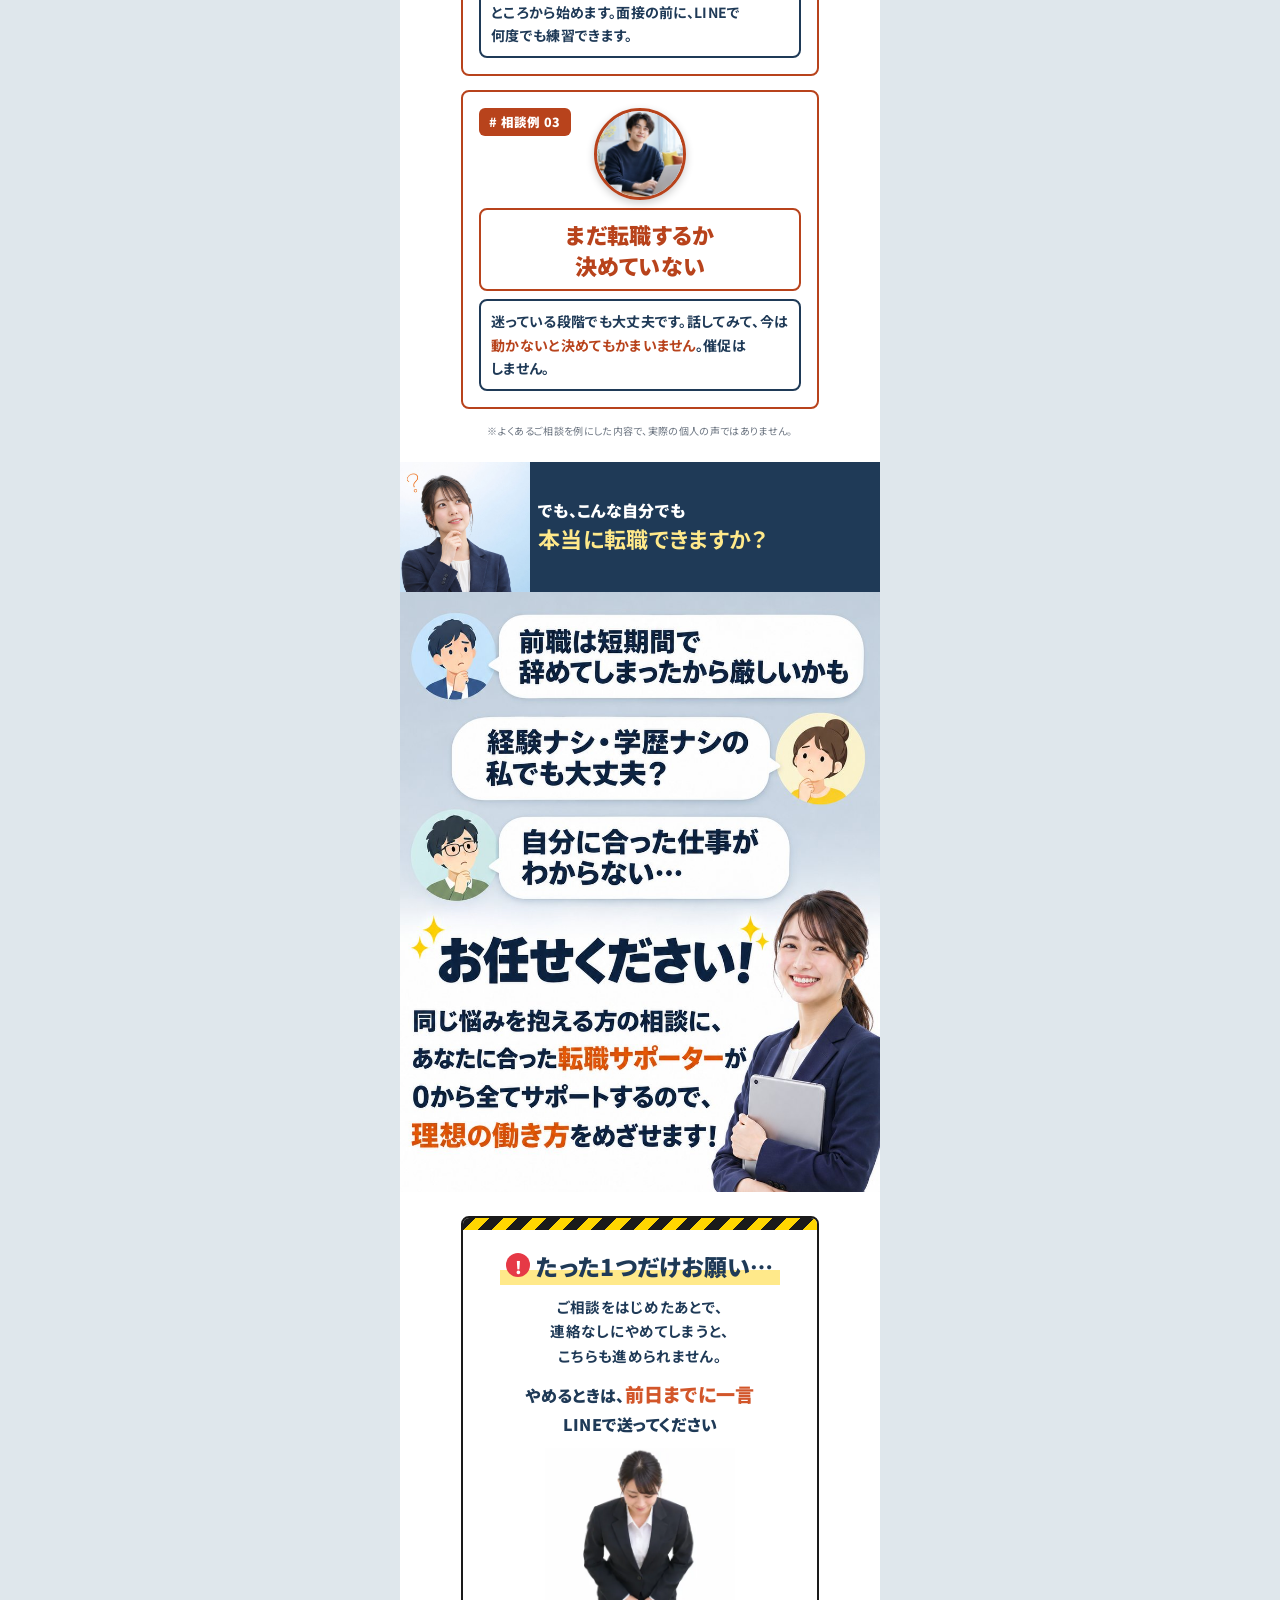
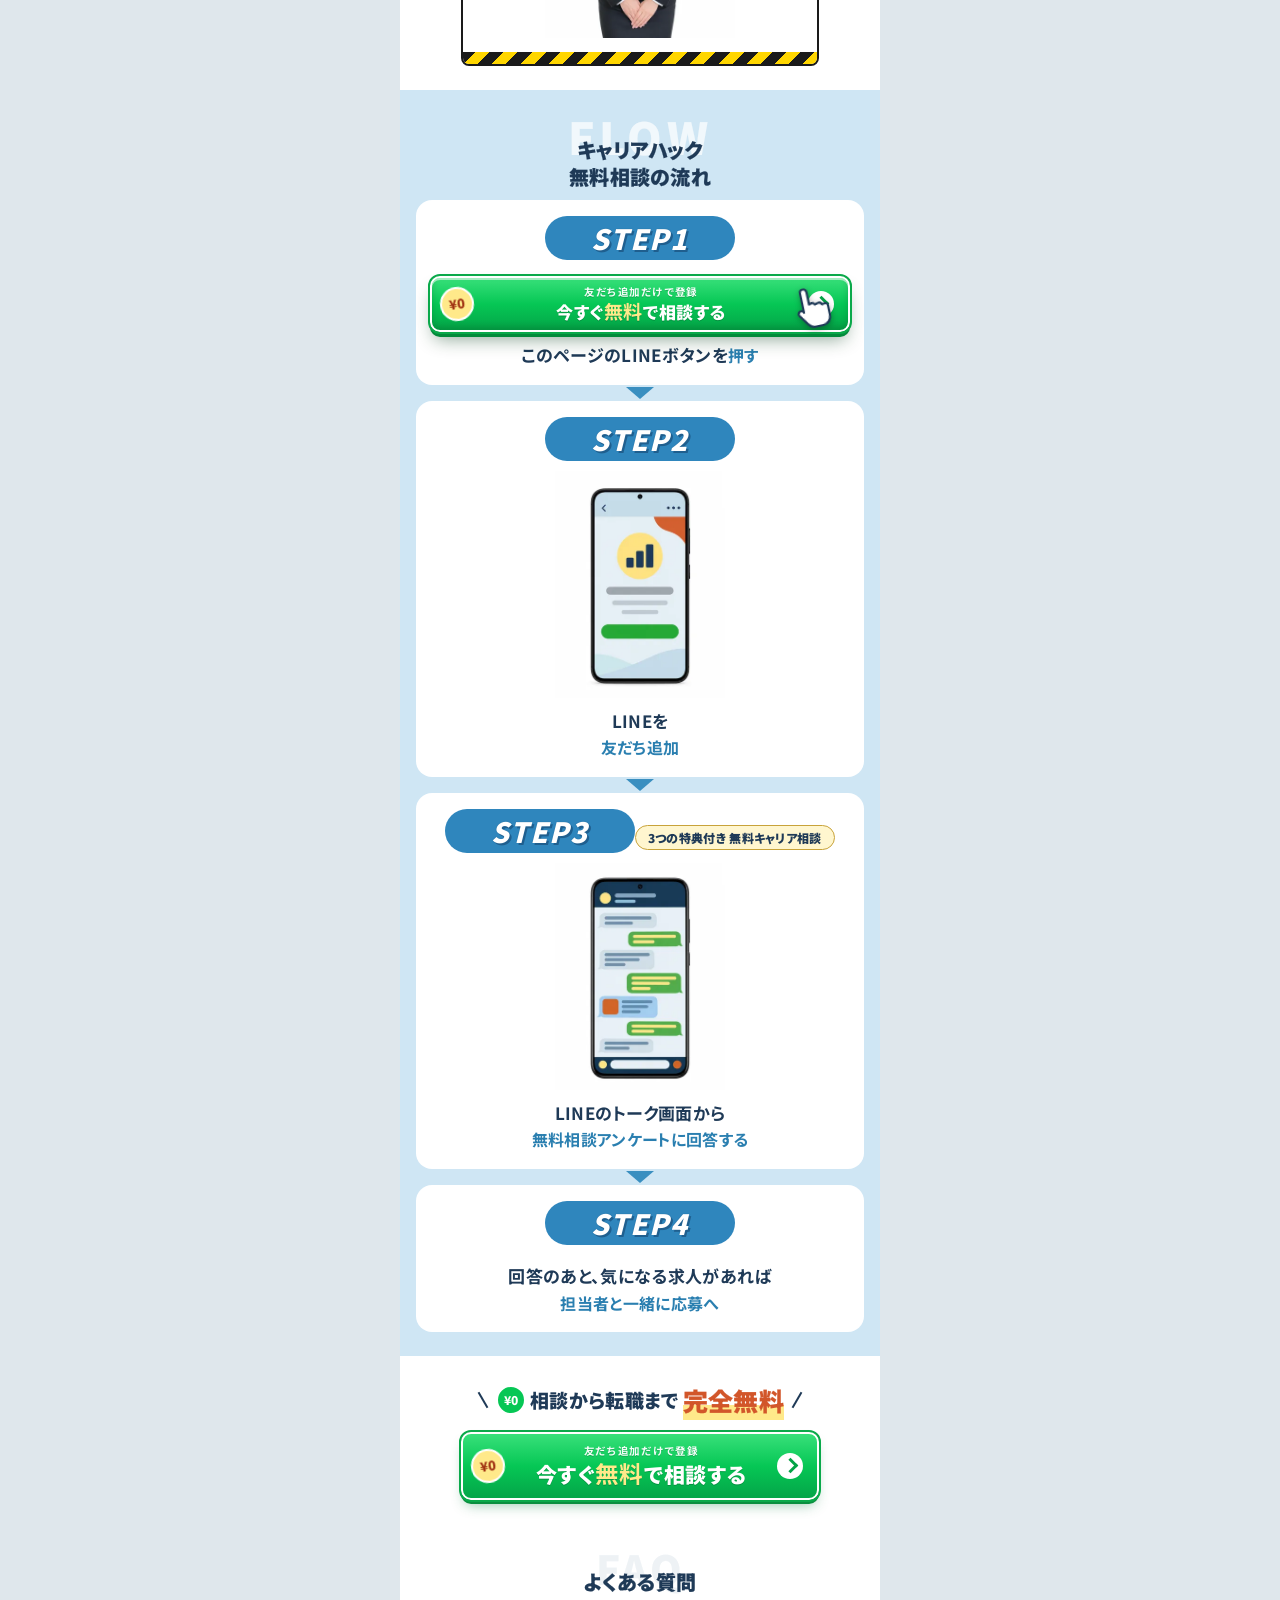
==== commit b7c1dd9d: "r16 (Grok 4.7): rubric remaining items on v2 and v2m" ====
--- a/docs/v2/index.html
+++ b/docs/v2/index.html
@@ -49,9 +49,9 @@
 <section class="cta1" id="cta1">
   <h2 class="free-h"><span class="yen-c">¥0</span>相談から転職まで<em>完全無料</em></h2>
   <a class="btn" href="#" data-cta><i class="shine" aria-hidden="true"></i><span class="yen">¥0</span><span class="bt"><small>友だち追加だけで登録</small>今すぐ<b>無料</b>で相談する</span><span class="arr"></span></a>
-  <a class="btn" href="#" data-cta><i class="shine" aria-hidden="true"></i><span class="yen">¥0</span><span class="bt"><small>友だち追加だけで登録</small>まずは<b>ひとこと</b>送ってみる</span><span class="arr"></span></a>
+  <a class="btn sub" href="#" data-cta><i class="shine" aria-hidden="true"></i><span class="yen">¥0</span><span class="bt"><small>友だち追加だけで登録</small>まずは<b>ひとこと</b>送ってみる</span><span class="arr"></span></a>
   <p class="cta1-lead">あなたと同じ<em>悩み</em>を、<br>ひとつずつほどいていきます</p>
-  <ul class="boxes3"><li>書類通過率<br><b>94.7%</b></li><li>内定まで<br><b>最短2日</b></li><li>年収UPは<br><b>2人に1人</b></li></ul>
+  <ul class="boxes3"><li><span>書類通過率</span><b>94.7%</b></li><li><span>内定まで</span><b>最短2日</b></li><li><span>年収UPは</span><b>2人に1人</b></li></ul>
   <p class="cta1-trail">あなたの働き方を変える一歩を、一緒に</p>
 </section>
 
--- a/docs/v2/style.css
+++ b/docs/v2/style.css
@@ -864,3 +864,83 @@
 .jc-ph,.jc-ph img{height:96px}
 .cc-ph,.cc-ph img{height:116px}
 .st-grid li{min-height:74px!important;padding:6px 1px 5px!important}
+
+/* ---- round 15（Gemini #5 の具体指摘のうち実施可能分）---- */
+/* FV：キラキラ（金の星）で躍動感 */
+.fv-in::after{content:'';position:absolute;inset:0;z-index:1;pointer-events:none;
+ background:
+ url("data:image/svg+xml;utf8,<svg xmlns='http://www.w3.org/2000/svg' viewBox='0 0 24 24'><path fill='%23f6c90e' d='M12 0l2.6 9.4L24 12l-9.4 2.6L12 24l-2.6-9.4L0 12l9.4-2.6z'/></svg>") 330px 96px/22px no-repeat,
+ url("data:image/svg+xml;utf8,<svg xmlns='http://www.w3.org/2000/svg' viewBox='0 0 24 24'><path fill='%23fff' d='M12 0l2.6 9.4L24 12l-9.4 2.6L12 24l-2.6-9.4L0 12l9.4-2.6z'/></svg>") 358px 205px/14px no-repeat,
+ url("data:image/svg+xml;utf8,<svg xmlns='http://www.w3.org/2000/svg' viewBox='0 0 24 24'><path fill='%23f6c90e' d='M12 0l2.6 9.4L24 12l-9.4 2.6L12 24l-2.6-9.4L0 12l9.4-2.6z'/></svg>") 24px 430px/16px no-repeat,
+ url("data:image/svg+xml;utf8,<svg xmlns='http://www.w3.org/2000/svg' viewBox='0 0 24 24'><path fill='%23fff' d='M12 0l2.6 9.4L24 12l-9.4 2.6L12 24l-2.6-9.4L0 12l9.4-2.6z'/></svg>") 300px 330px/12px no-repeat}
+/* STEP数字：斜体＋縁取りで勢いを */
+.flow .st-n{font-style:italic;letter-spacing:.06em;text-shadow:2px 2px 0 #1f5f8f,0 0 1px #1f5f8f}
+/* 特典・メダルの立体感 */
+.medals li{filter:drop-shadow(0 7px 7px rgba(31,58,87,.4)) drop-shadow(0 0 1px rgba(150,110,20,.6))}
+
+/* ---- round 17: rubric remainder (medals, boxes, gold frame, headings, FAQ, voice, stats, tokuten, colour, CTA) ---- */
+/* A1: メダル列は左右16px、内側ギャップ12px、3枚同じ幅 */
+.medals{left:0;right:0;bottom:18px;width:100%;padding:0 16px;gap:12px;justify-content:stretch;box-sizing:border-box}
+.medals li{flex:1 1 0;width:auto!important;min-width:0;height:108px;margin:0!important}
+
+/* B1: FV直下3箱は 114px 相当（358px・gap 8px）で等高 */
+.cta1 .boxes3{width:358px!important;max-width:calc(100% - 32px)!important;margin:12px auto 0!important;display:grid!important;grid-template-columns:repeat(3,minmax(0,1fr));gap:8px;align-items:stretch}
+.cta1 .boxes3 li{display:flex;flex-direction:column;justify-content:center;align-items:center;text-align:center;min-height:68px;height:68px;padding:8px 4px;box-sizing:border-box;font-size:12px;line-height:1.25;flex:none}
+.cta1 .boxes3 span{display:block;width:100%;text-align:center}
+.cta1 .boxes3 b{display:flex;align-items:center;justify-content:center;width:100%;height:22px;margin-top:4px;font-size:18px;line-height:1;text-align:center;color:#ffe98a}
+
+/* B2 / C1: 金枠は規定の金、見出しの段差を 20/24 に */
+.ccard{border:2px solid #c8a33a}
+.cc-h{font-size:20px;line-height:1.35}
+.cc-h b{font-size:24px;line-height:1.25;margin-top:2px}
+
+/* D2: 強みの行間。写真は 150px で4枚同じ */
+.rcard h3{font-size:20px;line-height:1.5}
+.rcard img{display:block;width:100%;height:150px;object-fit:cover;object-position:50% 15%;border-radius:6px}
+
+/* C3: FAQ の A. を 4.5:1 以上に */
+.q i{color:#1f3a57}
+.a i{color:#b8431c}
+
+/* D4: 声カードの橙面積を減らし、白文字は濃いアクセントに */
+.vcard{border-color:#b8431c}
+.vc-q{background:#fff;color:#b8431c;border:2px solid #b8431c}
+.vc-no{background:#b8431c;color:#fff}
+.vc-a b{color:#b8431c}
+.vc-ph img{border-color:#b8431c}
+
+/* E3: 実績グリッドの密度を緩めて行を揃える */
+.stats .st-grid{grid-template-columns:repeat(4,minmax(0,1fr));gap:8px;align-items:stretch}
+.stats .st-grid li{display:grid!important;grid-template-rows:26px 22px;align-content:center;justify-items:center;align-items:center;height:84px;min-height:84px!important;max-height:84px;padding:10px 4px!important;box-sizing:border-box}
+.stats .st-grid span{align-self:end;justify-self:center;width:100%;font-size:11px!important;line-height:1.15!important;letter-spacing:-.05em;text-align:center;white-space:nowrap}
+.stats .st-grid b{align-self:start;justify-self:center;font-size:18px!important;line-height:1!important;margin:0!important;white-space:nowrap}
+.stats .st-grid b small{font-size:10px!important;line-height:1}
+.stats .st-grid li.core b{font-size:18px!important}
+.stats .st-awards{display:grid;grid-template-columns:1fr 1fr;gap:8px;align-items:stretch;margin-top:10px}
+.stats .st-awards li{display:grid;grid-template-rows:18px 34px;align-content:center;justify-items:center;align-items:center;height:84px;min-height:84px;padding:10px 6px!important;box-sizing:border-box;text-align:center}
+.stats .st-awards b{font-size:13px;line-height:18px;white-space:nowrap}
+.stats .st-awards span{display:block;align-self:start;width:100%;margin-top:0!important;font-size:11px!important;line-height:16px!important;text-align:center}
+
+/* F2: 特典画像を枠内に収め、地を画像端の色に */
+.tokuten{background:#fef5ce}
+.tokuten .secimg{width:100%!important;max-width:100%!important;margin:0 0 8px!important;height:auto!important}
+
+/* G: 事例バッジと求人カードをパレット内へ */
+.cc-ch .rb{background:#b8431c;border-color:#fff;box-shadow:0 0 0 2px #b8431c,0 3px 6px rgba(0,0,0,.25)}
+.cc-ch .rb small,.cc-ch .rb b,.cc-ch .rb b small{color:#fff}
+.jcard{border-color:#1f3a57}
+.jc-t{background:#1f3a57}
+.jc-l li{background:#e6eff4;color:#1f3a57}
+.jc-l li:before{border-color:#1f3a57}
+.jc-l li.hl{background:#fff6cf;color:#a03212}
+
+/* H: ¥0 はボタン内。2つ目は白いサブボタン。バッジ色は金地＋#a03212（5.84:1）で統一 */
+.btn{padding-left:50px;overflow:visible}
+.btn .yen{position:absolute;left:8px;top:50%;width:34px;height:34px;margin:0;border:2px solid #fff;background:#ffe98a;color:#a03212;font-size:13px;transform:translateY(-50%) rotate(-8deg);z-index:2;box-shadow:none}
+.cta1 .btn.sub{min-height:48px;margin-top:10px;padding:5px 12px 5px 42px;background:#fff;color:#067a3a;border:2px solid #06c755;box-shadow:0 2px 0 #cfe8d4}
+.cta1 .btn.sub .bt{font-size:15px;line-height:1.2;color:#067a3a;text-shadow:none}
+.cta1 .btn.sub .bt small{font-size:10px;color:#3d6b4f;font-weight:700}
+.cta1 .btn.sub .bt b{color:#b8431c;font-size:1.05em}
+.cta1 .btn.sub .yen{width:26px;height:26px;left:8px;font-size:11px;background:#ffe98a;color:#a03212;border:2px solid #fff;box-shadow:none}
+.cta1 .btn.sub .arr{width:22px;height:22px;background:#06c755}
+.cta1 .btn.sub .arr:after{border-color:#fff}
